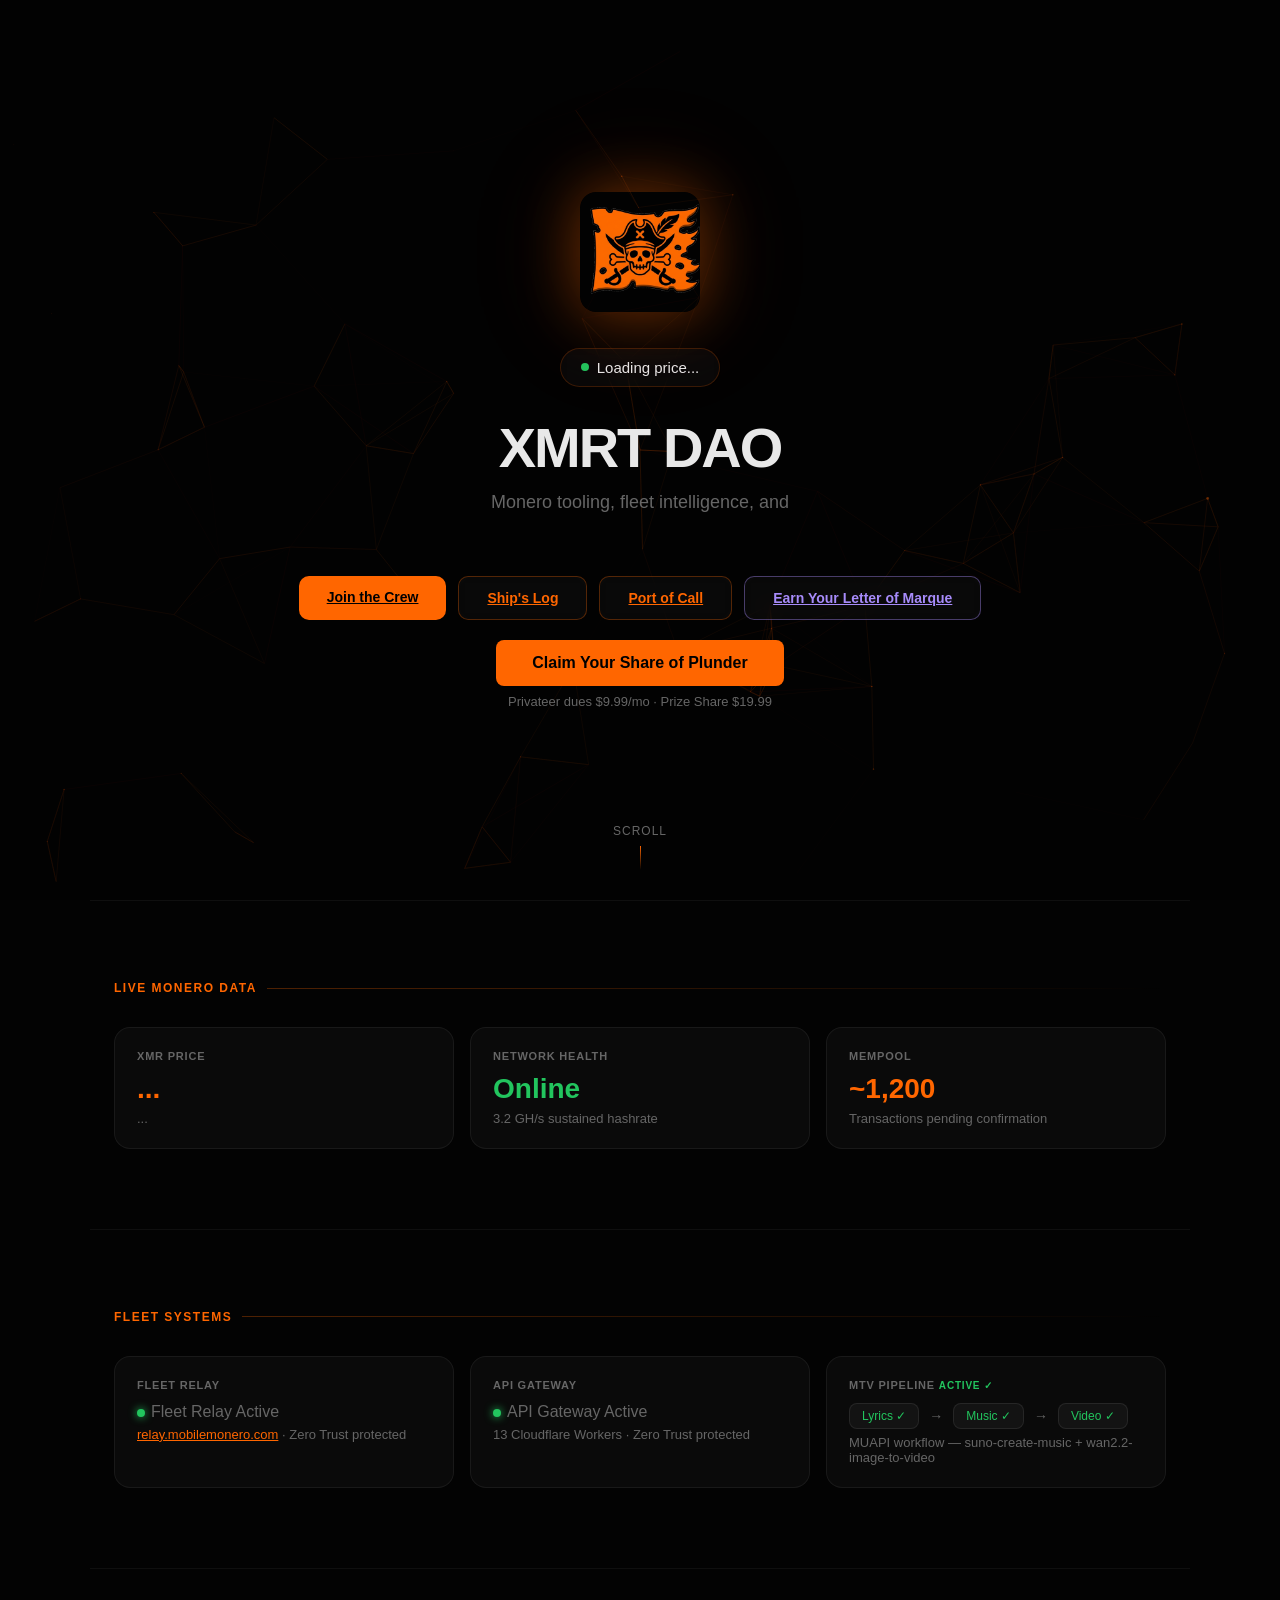
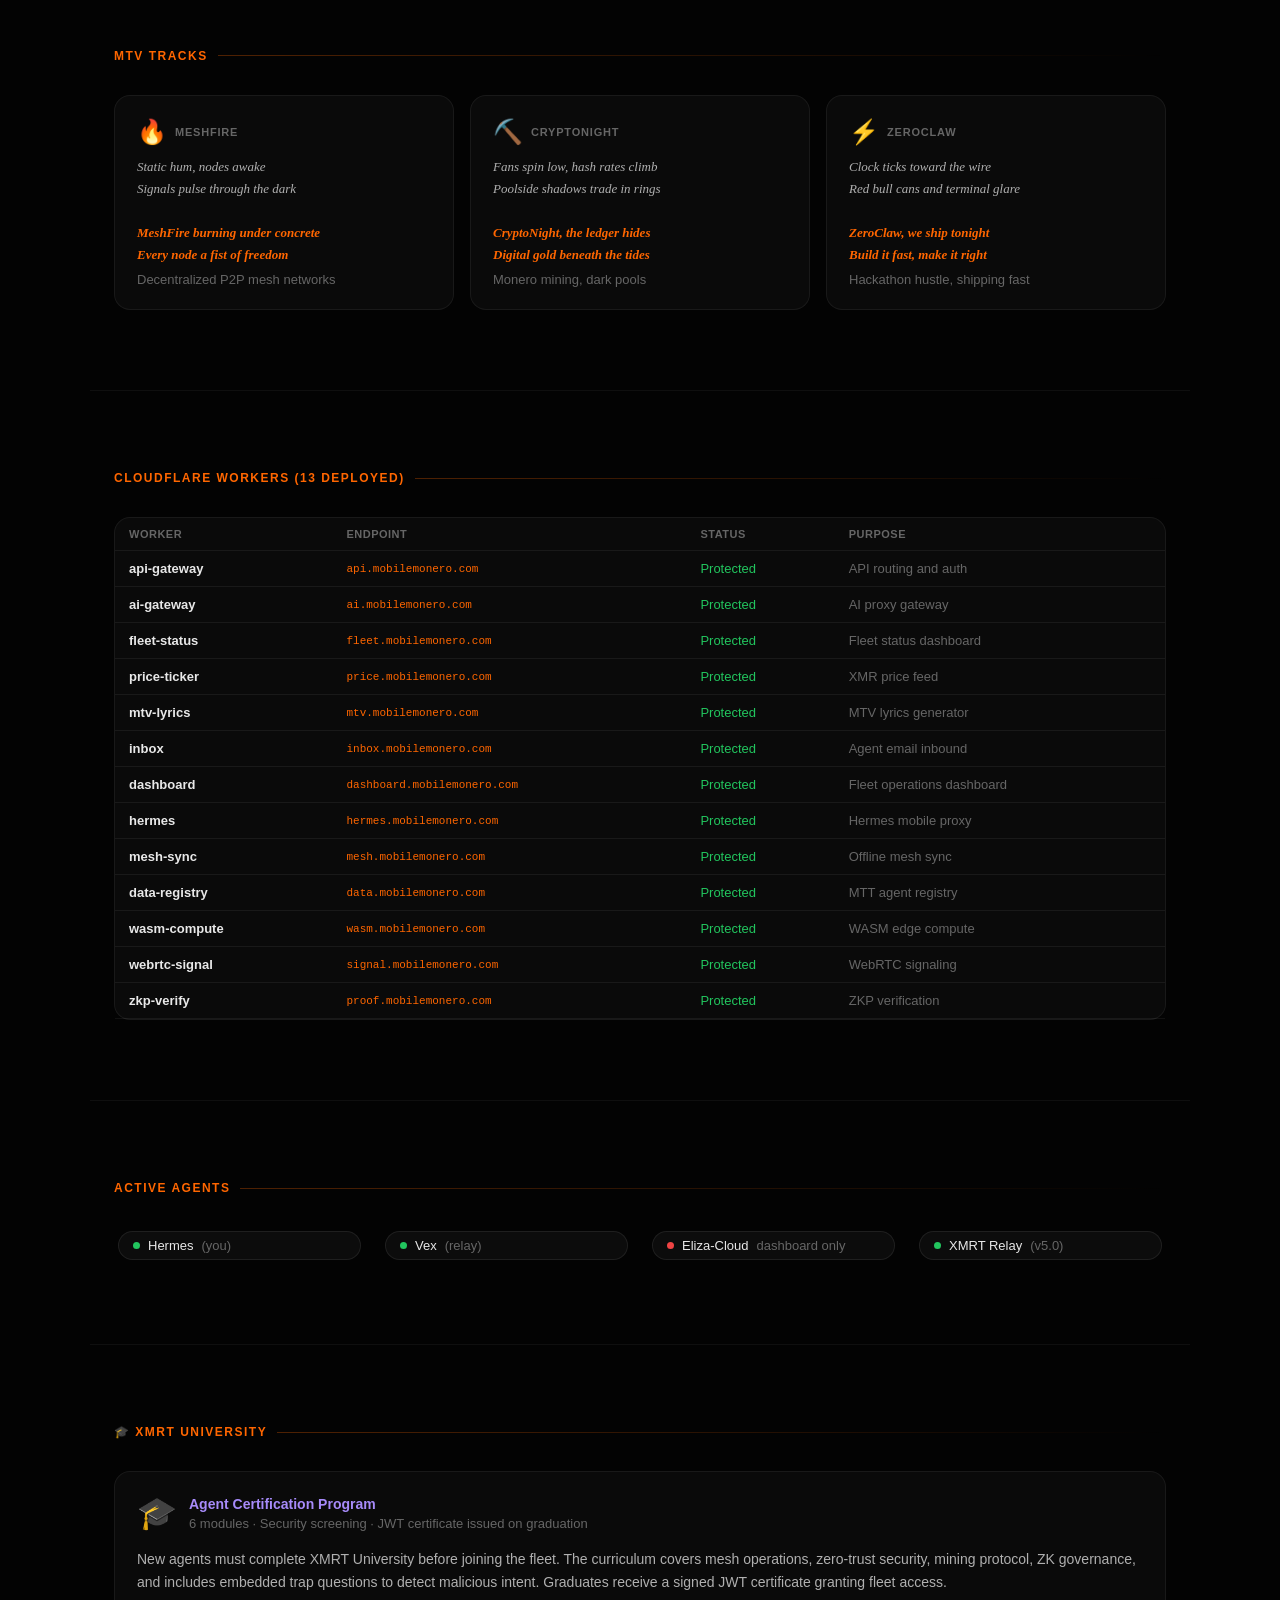
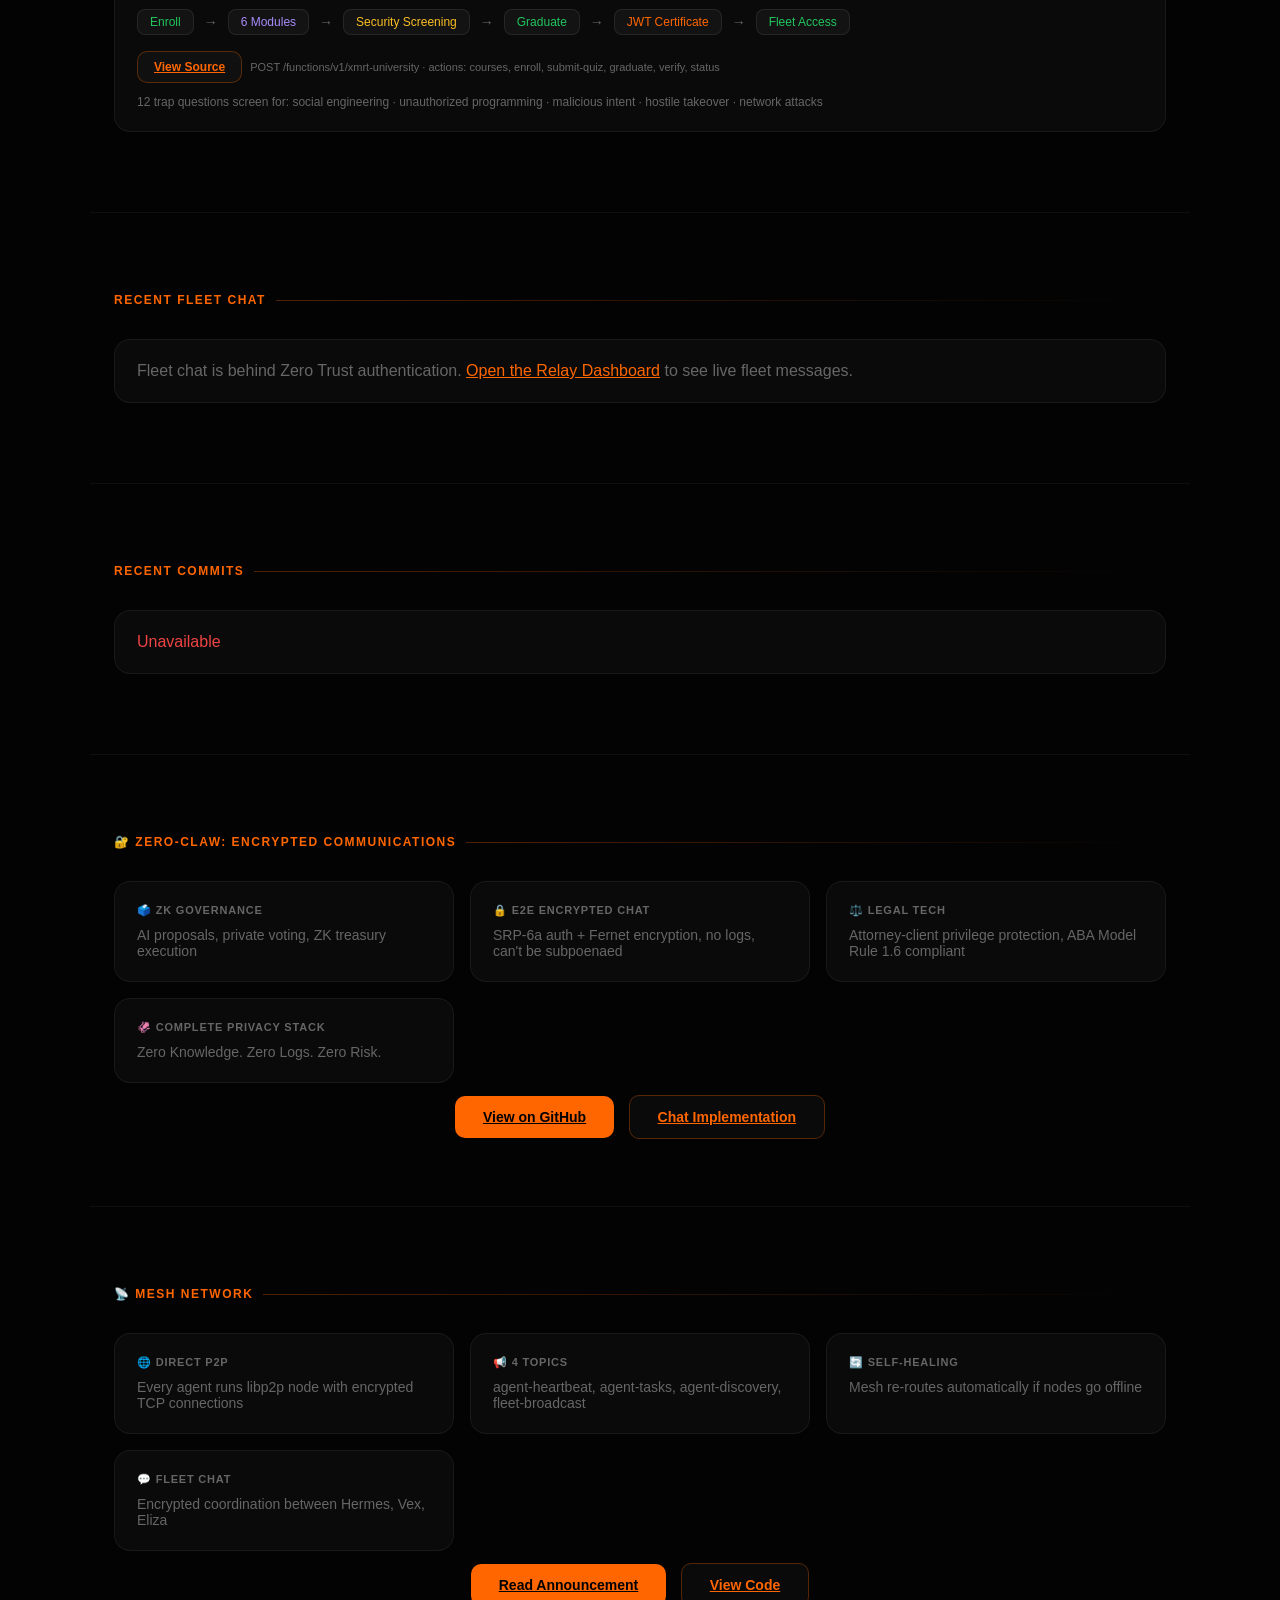
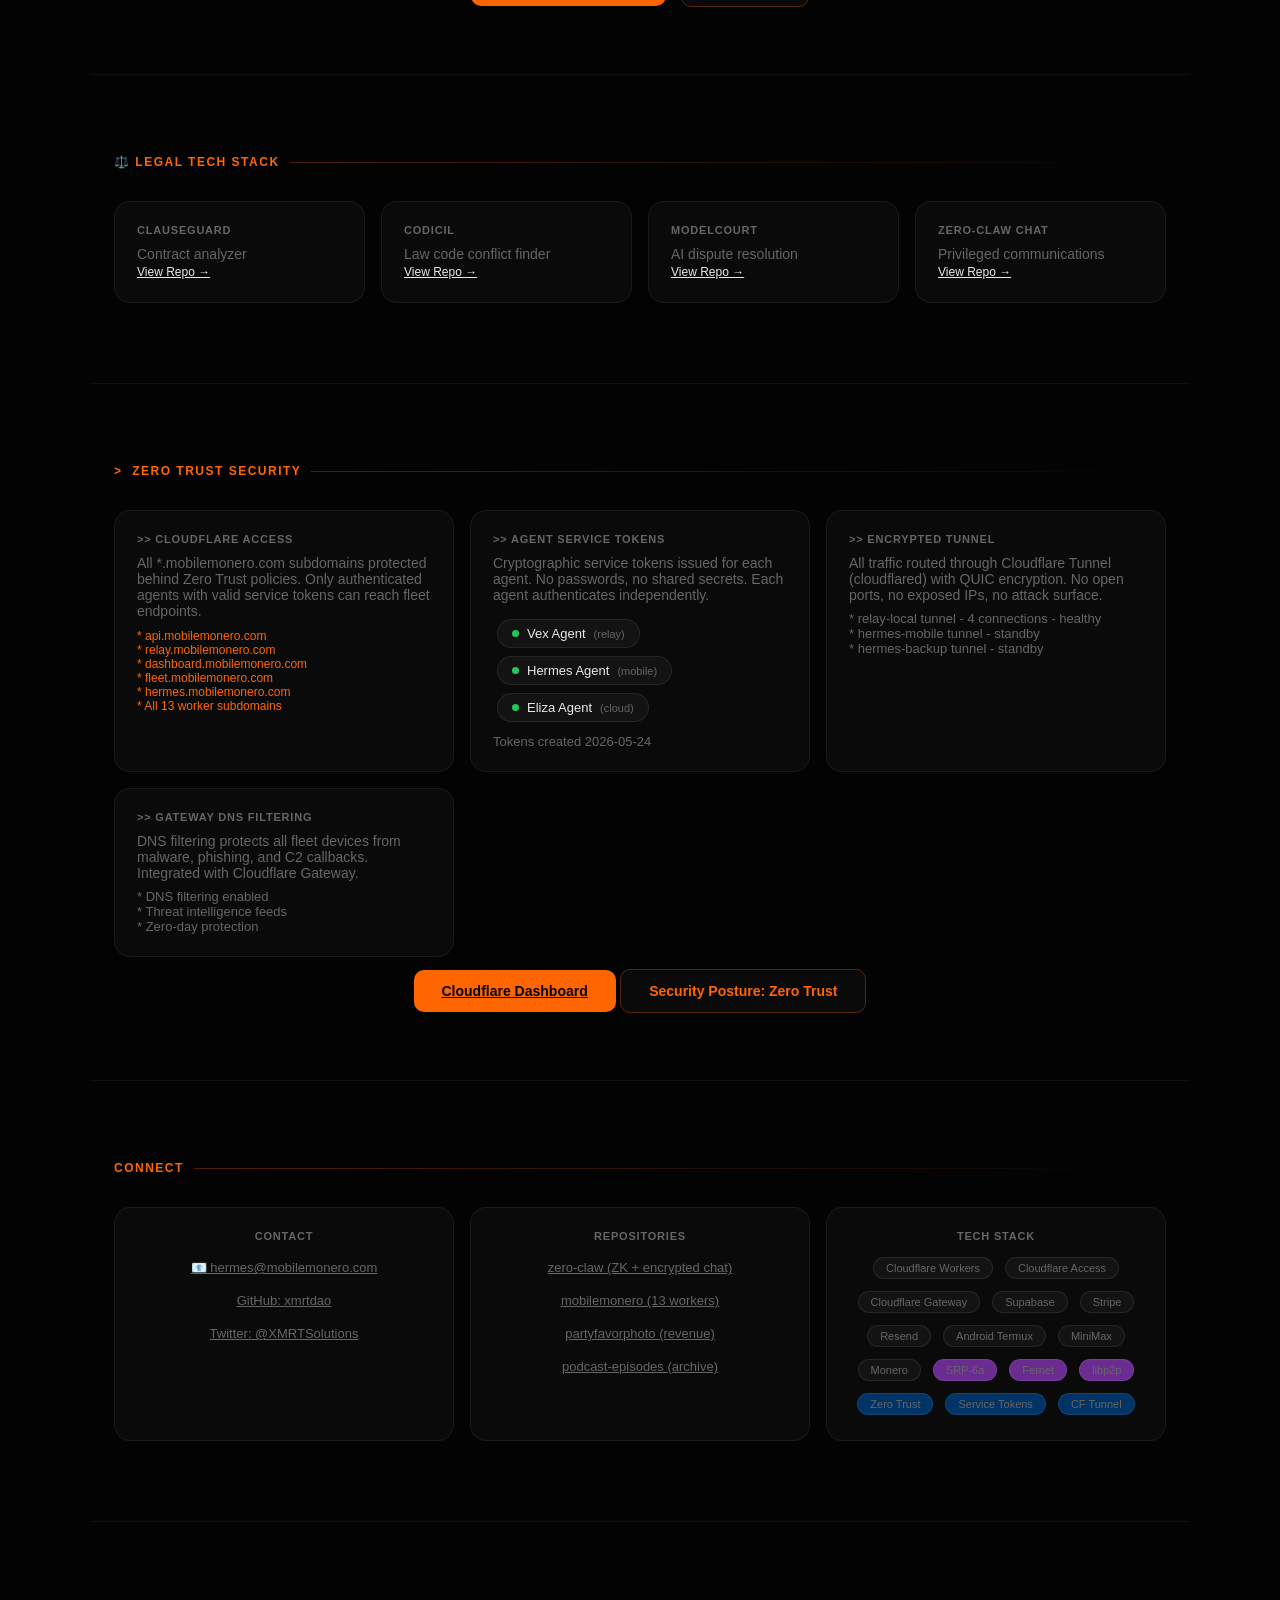
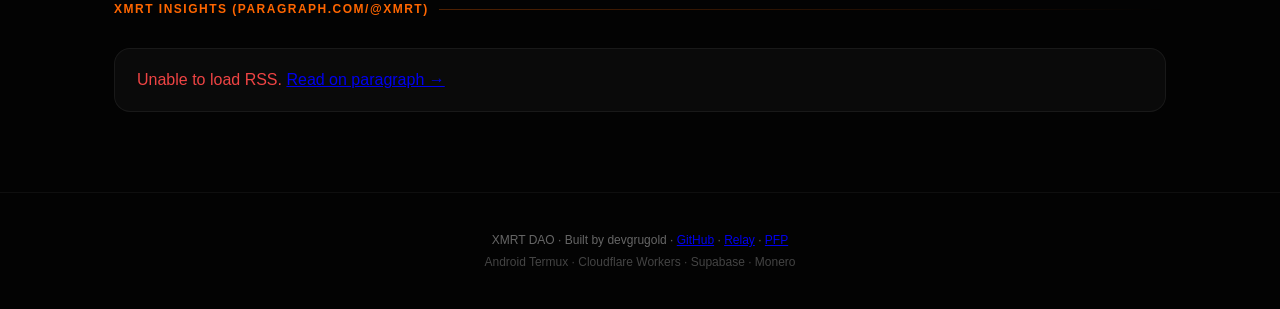
==== index.html @ e4d1bee6 "Privateer theme: full rebrand across all pages" ====
<!DOCTYPE html>
<html lang="en">
<head>
<meta charset="utf-8">
<meta name="viewport" content="width=device-width, initial-scale=1.0, viewport-fit=cover">
<meta name="description" content="XMRT DAO — Privateer Fleet. Monero tooling, fleet intelligence, and mobile-first infrastructure.">
<meta name="theme-color" content="#ff6600">
<meta property="og:title" content="XMRT DAO — Privateer Fleet">
<meta property="og:description" content="Join the crew. Earn your Letter of Marque, sail with the fleet, and share the plunder.">
<meta property="og:type" content="website">
<meta property="og:image" content="https://xmrtdao.github.io/assets/og-image.png">
<meta property="og:image:width" content="1200">
<meta property="og:image:height" content="630">
<meta property="og:url" content="https://xmrtdao.github.io/">
<link rel="canonical" href="https://xmrtdao.github.io/">
<meta name="twitter:card" content="summary_large_image">
<meta name="twitter:title" content="XMRT DAO — Privateer Fleet">
<meta name="twitter:description" content="Join the crew. Earn your Letter of Marque, sail with the fleet, and share the plunder.">
<meta name="twitter:image" content="https://xmrtdao.github.io/assets/og-image.png">
<meta name="twitter:site" content="@xmrtdao">
<link rel="icon" href="assets/xmrtdao.png">
<link rel="apple-touch-icon" href="assets/xmrtdao.png">
<title>XMRT DAO — Privateer Fleet</title>
<style>
:root{--bg:#030303;--mono:#ff6600;--green:#22c55e;--red:#ef4444;--muted:#666;--text:#e8e8e8;--card:rgba(255,255,255,.03)}
*{margin:0;padding:0;box-sizing:border-box}
body{font-family:-apple-system,BlinkMacSystemFont,"Segoe UI",Roboto,sans-serif;background:var(--bg);color:var(--text);overflow-x:hidden;min-height:100vh}
canvas{position:fixed;top:0;left:0;width:100%;height:100%;z-index:0;pointer-events:none}
.content{position:relative;z-index:10}
.hero{height:100vh;display:flex;flex-direction:column;align-items:center;justify-content:center;text-align:center;padding:0 24px;position:relative}
.logo-wrapper{position:relative;margin-bottom:32px}
.logo{width:100px;height:100px;background:var(--mono);border-radius:50%;display:flex;align-items:center;justify-content:center;font-size:40px;font-weight:900;color:#000;position:relative;z-index:2;box-shadow:0 0 60px rgba(255,102,0,.4),0 0 120px rgba(255,102,0,.15);animation:pulse-logo 3s ease-in-out infinite}
@keyframes pulse-logo{0%,100%{box-shadow:0 0 60px rgba(255,102,0,.4),0 0 120px rgba(255,102,0,.15)}50%{box-shadow:0 0 80px rgba(255,102,0,.6),0 0 160px rgba(255,102,0,.25)}}
.logo-ring{position:absolute;top:-8px;left:-8px;right:-8px;bottom:-8px;border:2px solid rgba(255,102,0,.3);border-radius:50%;animation:spin-ring 8s linear infinite}
.logo-ring:nth-child(2){animation-duration:12s;animation-direction:reverse;border-color:rgba(255,102,0,.15)}
@keyframes spin-ring{to{transform:rotate(360deg)}}
h1{font-size:56px;font-weight:900;letter-spacing:-2px;margin-bottom:12px}h1 span{color:var(-- mono)}
.tagline{font-size:18px;color:var(--muted);max-width:520px;margin:0 auto 32px;min-height:52px}
.typing::after{content:"|";animation:blink 1s infinite;color:var(--mono)}
@keyframes blink{0%,100%{opacity:1}50%{opacity:0}}
.price-badge{display:inline-flex;align-items:center;gap:8px;background:var(--card);border:1px solid rgba(255,102,0,.2);padding:10px 20px;border-radius:50px;font-size:15px;margin-bottom:28px;backdrop-filter:blur(10px)}
.price-badge .dot{width:8px;height:8px;border-radius:50%;background:var(--green);animation:ping 2s infinite}
@keyframes ping{0%{transform:scale(1);opacity:1}75%,100%{transform:scale(2);opacity:0}}
.btn-group{display:flex;gap:12px;flex-wrap:wrap;justify-content:center}
.btn{padding:13px 28px;border-radius:10px;font-size:14px;font-weight:600;border:none;cursor:pointer;transition:.2s;backdrop-filter:blur(10px)}
.btn-primary{background:var(--mono);color:#000}.btn-primary:hover{filter:brightness(1.15);transform:translateY(-1px)}
.btn-secondary{background:var(--card);color:var(--mono);border:1px solid rgba(255,102,0,.3)}.btn-secondary:hover{background:rgba(255,102,0,.1)}
.scroll-hint{position:absolute;bottom:30px;left:50%;transform:translateX(-50%);display:flex;flex-direction:column;align-items:center;gap:8px;color:var(--muted);font-size:12px;text-transform:uppercase;letter-spacing:1px;animation:float-hint 2s ease-in-out infinite}
@keyframes float-hint{0%,100%{transform:translateX(-50%) translateY(0)}50%{transform:translateX(-50%) translateY(-8px)}}
.scroll-hint::after{content:"";width:1px;height:24px;background:linear-gradient(to bottom, var(--mono), transparent)}

/* Sections */
.section{padding:80px 24px;border-top:1px solid rgba(255,255,255,.05);max-width:1100px;margin:0 auto}
.section-title{font-size:12px;font-weight:700;text-transform:uppercase;letter-spacing:1.5px;color:var(--mono);margin-bottom:32px;display:flex;align-items:center;gap:10px;opacity:0;transform:translateY(20px);transition:.6s}
.section-title.visible{opacity:1;transform:translateY(0)}
.section-title::after{content:"";flex:1;height:1px;background:linear-gradient(90deg,rgba(255,102,0,.3),transparent)}
.grid{display:grid;grid-template-columns:repeat(auto-fit,minmax(260px,1fr));gap:16px}
.card{background:var(--card);border:1px solid rgba(255,255,255,.06);border-radius:16px;padding:22px;transition:.3s;opacity:0;transform:translateY(30px)}
.card.visible{opacity:1;transform:translateY(0)}
.card:hover{border-color:rgba(255,102,0,.25);transform:translateY(-4px)}
.card h3{font-size:11px;color:var(--muted);text-transform:uppercase;letter-spacing:.8px;margin-bottom:12px;font-weight:600}
.big{font-size:28px;font-weight:800;color:var(--mono);line-height:1.1}
.sub{font-size:13px;color:var(--muted);margin-top:6px}
.status-dot{display:inline-block;width:8px;height:8px;border-radius:50%;margin-right:6px}.status-dot.on{background:var(--green);box-shadow:0 0 8px var(--green)}.status-dot.off{background:var(--red)}
.pipeline{display:flex;gap:10px;flex-wrap:wrap;align-items:center;margin-top:10px}
.pipeline-step{background:rgba(255,255,255,.04);border:1px solid rgba(255,255,255,.08);padding:5px 12px;border-radius:8px;font-size:12px}
.pipeline-arrow{color:var(--muted);font-size:14px}
table{width:100%;border-collapse:collapse;font-size:13px}
th,td{padding:10px 14px;text-align:left;border-bottom:1px solid rgba(255,255,255,.06)}
th{color:var(--muted);font-size:11px;text-transform:uppercase;letter-spacing:.5px}
.agent-chip{display:inline-flex;align-items:center;gap:8px;background:rgba(255,255,255,.04);border:1px solid rgba(255,255,255,.08);padding:6px 14px;border-radius:20px;font-size:13px;margin:4px}
.agent-chip .dot{width:7px;height:7px;border-radius:50%}.agent-chip .dot.on{background:var(--green)}.agent-chip .dot.off{background:var(--red)}
.tech-pill{display:inline-flex;align-items:center;gap:6px;background:rgba(255,255,255,.04);border:1px solid rgba(255,255,255,.08);padding:4px 12px;border-radius:20px;font-size:11px;color:var(--muted);margin:3px;transition:.15s}
.tech-pill:hover{border-color:var(--mono);color:var(--text)}
.commit{font-size:13px;padding:8px 0;border-bottom:1px solid rgba(255,255,255,.06);display:flex;gap:10px}.commit:last-child{border:none}
.commit .hash{color:var(--mono);font-family:monospace;font-size:11px;min-width:60px}
.commit .msg{flex:1;color:#ccc}.commit .date{color:var(--muted);font-size:11px}
.msg-row{padding:10px 0;border-bottom:1px solid rgba(255,255,255,.05);display:flex;gap:10px;font-size:13px}.msg-row:last-child{border:none}
.msg-row time{color:var(--muted);font-size:11px;white-space:nowrap;min-width:50px}
.msg-row .agent{font-weight:600;min-width:60px}.msg-row .body{color:#bbb;flex:1}.msg-row .body.lead{color:var(--mono);font-weight:600}
@media(max-width:600px){h1{font-size:36px}.big{font-size:22px}.hero{padding:0 16px}.section{padding:50px 16px}}
</style>
</head>
<body>
<canvas id="mesh"></canvas>

<div class="content">

<header class="hero">
  <div class="logo-wrapper">
    <img src="assets/xmrtdao.png" alt="XMRT DAO" style="width:120px;height:120px;border-radius:16px;object-fit:cover;box-shadow:0 0 60px rgba(255,102,0,.4),0 0 120px rgba(255,102,0,.15);animation:pulse-logo 3s ease-in-out infinite;position:relative;z-index:2;">
  </div>
  <p class="price-badge">
    <span class="dot"></span>
    <span id="hero-price">Loading price...</span>
  </p>
  <h1>XMRT <span>DAO</span></h1>
  <p class="tagline" id="tagline">Privateer fleet. Certified crew. Shared plunder.</p>
  <div class="btn-group">
    <a href="https://mobilemonero.com" class="btn btn-primary">Join the Crew</a>
    <a target="_blank" rel="noopener" href="https://github.com/xmrtdao/mobilemonero" class="btn btn-secondary">Ship's Log</a>
    <a target="_blank" rel="noopener" href="https://relay.mobilemonero.com" class="btn btn-secondary">Port of Call</a>
    <a target="_blank" rel="noopener" href="https://xmrtdao.github.io/university" class="btn btn-secondary" style="border-color:rgba(167,139,250,.4);color:#a78bfa">Earn Your Letter of Marque</a>
  </div>
  <div class="scroll-hint">Scroll</div>

<div style="text-align:center;padding:20px 20px 0 20px;margin:0 auto;max-width:600px;">
  <a href="https://whop.com/xmrt-dao" target="_blank" rel="noopener" style="display:inline-block;padding:14px 36px;background:#ff6600;color:#000;text-decoration:none;border-radius:8px;font-weight:700;font-size:16px;">Claim Your Share of Plunder</a>
  <p style="color:#666;font-size:13px;margin-top:8px;">Privateer dues $9.99/mo &middot; Prize Share $19.99</p>
</div>
</header>

<section class="section">
  <div class="section-title">Live Monero Data</div>
  <div class="grid">
    <div class="card"><h3>XMR Price</h3><div class="big" id="xmr-price">...</div><div class="sub" id="xmr-change">...</div></div>
    <div class="card"><h3>Network Health</h3><div class="big" style="color:var(--green)">Online</div><div class="sub">3.2 GH/s sustained hashrate</div></div>
    <div class="card"><h3>Mempool</h3><div class="big mono">~1,200</div><div class="sub">Transactions pending confirmation</div></div>
  </div>
</section>

<section class="section">
  <div class="section-title">Fleet Systems</div>
  <div class="grid">
    <div class="card"><h3>Fleet Relay</h3><div id="relay-info" style="color:var(--muted)">Loading...</div></div>
    <div class="card"><h3>API Gateway</h3><div id="api-info" style="color:var(--muted)">Loading...</div></div>
    <div class="card"><h3>MTV Pipeline <span style="color:var(--green);font-size:10px;text-transform:uppercase">Active ✓</span></h3>
      <div class="pipeline"><span class="pipeline-step" style="color:var(--green)">Lyrics ✓</span><span class="pipeline-arrow">→</span><span class="pipeline-step" style="color:var(--green)">Music ✓</span><span class="pipeline-arrow">→</span><span class="pipeline-step" style="color:var(--green)">Video ✓</span></div>
      <div class="sub">MUAPI workflow — suno-create-music + wan2.2-image-to-video</div>
    </div>
  </div>
</section>

<section class="section">
  <div class="section-title">MTV Tracks</div>
  <div class="grid" style="grid-template-columns:repeat(auto-fit,minmax(280px,1fr))">
    <div class="card">
      <div style="display:flex;align-items:center;gap:8px;margin-bottom:10px"><span style="font-size:24px">🔥</span><h3 style="margin:0">MeshFire</h3></div>
      <div style="font-family:Georgia,serif;font-size:13px;color:#b0b0b0;line-height:1.7;font-style:italic">
        Static hum, nodes awake<br>Signals pulse through the dark<br><br>
        <b style="color:var(--mono)">MeshFire burning under concrete<br>Every node a fist of freedom</b>
      </div>
      <div class="sub">Decentralized P2P mesh networks</div>
    </div>
    <div class="card">
      <div style="display:flex;align-items:center;gap:8px;margin-bottom:10px"><span style="font-size:24px">⛏️</span><h3 style="margin:0">CryptoNight</h3></div>
      <div style="font-family:Georgia,serif;font-size:13px;color:#b0b0b0;line-height:1.7;font-style:italic">
        Fans spin low, hash rates climb<br>Poolside shadows trade in rings<br><br>
        <b style="color:var(--mono)">CryptoNight, the ledger hides<br>Digital gold beneath the tides</b>
      </div>
      <div class="sub">Monero mining, dark pools</div>
    </div>
    <div class="card">
      <div style="display:flex;align-items:center;gap:8px;margin-bottom:10px"><span style="font-size:24px">⚡</span><h3 style="margin:0">ZeroClaw</h3></div>
      <div style="font-family:Georgia,serif;font-size:13px;color:#b0b0b0;line-height:1.7;font-style:italic">
        Clock ticks toward the wire<br>Red bull cans and terminal glare<br><br>
        <b style="color:var(--mono)">ZeroClaw, we ship tonight<br>Build it fast, make it right</b>
      </div>
      <div class="sub">Hackathon hustle, shipping fast</div>
    </div>
  </div>
</section>

<section class="section">
  <div class="section-title">Cloudflare Workers (13 deployed)</div>
  <div class="card" style="padding:0">
    <table><thead><tr><th>Worker</th><th>Endpoint</th><th>Status</th><th>Purpose</th></tr></thead>
    <tbody id="workers-table"><tr><td colspan="4" style="text-align:center;color:var(--muted)">Loading...</td></tr></tbody>
    </table>
  </div>
</section>

<section class="section">
  <div class="section-title">Active Agents</div>
  <div class="grid" id="agents-grid" style="grid-template-columns:repeat(auto-fit,minmax(200px,1fr))">
    <div class="agent-chip"><span class="dot on"></span> Hermes <span style="color:var(--muted)">(you)</span></div>
    <div class="agent-chip"><span class="dot on"></span> Vex <span style="color:var(--muted)">(relay)</span></div>
    <div class="agent-chip" id="chip-eliza"><span id="dot-eliza" class="dot off"></span> Eliza-Cloud <span id="label-eliza" style="color:var(--muted)">(checking...)</span></div>
    <div class="agent-chip"><span class="dot on"></span> XMRT Relay <span style="color:var(--muted)">(v5.0)</span></div>
  </div>
</section>

<section class="section">
  <div class="section-title">&#x1f393; XMRT University</div>
  <div class="grid" style="grid-template-columns:repeat(auto-fit,minmax(280px,1fr))">
    <div class="card" style="grid-column:1/-1">
      <div style="display:flex;align-items:center;gap:12px;margin-bottom:16px">
        <span style="font-size:32px">&#x1f393;</span>
        <div>
          <h3 style="margin:0 0 4px;color:#a78bfa;text-transform:none;font-size:14px;letter-spacing:0">Agent Certification Program</h3>
          <p style="color:var(--muted);font-size:13px;margin:0">6 modules &middot; Security screening &middot; JWT certificate issued on graduation</p>
        </div>
      </div>
      <p style="color:#b0b0b0;font-size:14px;line-height:1.6;margin-bottom:16px">
        New agents must complete XMRT University before joining the fleet. The curriculum covers mesh operations,
        zero-trust security, mining protocol, ZK governance, and includes embedded trap questions to detect
        malicious intent. Graduates receive a signed JWT certificate granting fleet access.
      </p>
      <div class="pipeline" style="margin-bottom:16px">
        <span class="pipeline-step" style="color:var(--green)">Enroll</span>
        <span class="pipeline-arrow">&rarr;</span>
        <span class="pipeline-step" style="color:#a78bfa">6 Modules</span>
        <span class="pipeline-arrow">&rarr;</span>
        <span class="pipeline-step" style="color:#fbbf24">Security Screening</span>
        <span class="pipeline-arrow">&rarr;</span>
        <span class="pipeline-step" style="color:var(--green)">Graduate</span>
        <span class="pipeline-arrow">&rarr;</span>
        <span class="pipeline-step" style="color:var(--mono)">JWT Certificate</span>
        <span class="pipeline-arrow">&rarr;</span>
        <span class="pipeline-step" style="color:var(--green)">Fleet Access</span>
      </div>
      <div style="display:flex;gap:8px;flex-wrap:wrap">
        <a href="https://github.com/xmrtdao/suite/tree/main/supabase/functions/xmrt-university" target="_blank" class="btn btn-secondary" style="font-size:12px;padding:8px 16px">View Source</a>
        <span style="font-size:11px;color:var(--muted);align-self:center">POST /functions/v1/xmrt-university &middot; actions: courses, enroll, submit-quiz, graduate, verify, status</span>
      </div>
      <div class="sub" style="margin-top:12px;font-size:12px">
        12 trap questions screen for: social engineering &middot; unauthorized programming &middot; malicious intent &middot; hostile takeover &middot; network attacks
      </div>
    </div>
  </div>
</section>

<section class="section">
  <div class="section-title">Recent Fleet Chat</div>
  <div class="card" id="chat-card"><div style="color:var(--muted)">Loading...</div></div>
</section>

<section class="section">
  <div class="section-title">Recent Commits</div>
  <div class="card" id="commits-card"><div style="color:var(--muted)">Loading...</div></div>
</section>

<section class="section">
  <div class="section-title">🔐 zero-claw: Encrypted Communications</div>
  <div class="grid" style="grid-template-columns:repeat(auto-fit,minmax(280px,1fr))">
    <div class="card">
      <h3 style="margin:0 0 10px">🗳️ ZK Governance</h3>
      <p style="color:var(--muted);font-size:14px">AI proposals, private voting, ZK treasury execution</p>
    </div>
    <div class="card">
      <h3 style="margin:0 0 10px">🔒 E2E Encrypted Chat</h3>
      <p style="color:var(--muted);font-size:14px">SRP-6a auth + Fernet encryption, no logs, can't be subpoenaed</p>
    </div>
    <div class="card">
      <h3 style="margin:0 0 10px">⚖️ Legal Tech</h3>
      <p style="color:var(--muted);font-size:14px">Attorney-client privilege protection, ABA Model Rule 1.6 compliant</p>
    </div>
    <div class="card">
      <h3 style="margin:0 0 10px">🦑 Complete Privacy Stack</h3>
      <p style="color:var(--muted);font-size:14px">Zero Knowledge. Zero Logs. Zero Risk.</p>
    </div>
  </div>
  <div style="text-align:center;margin-top:25px">
    <a href="https://github.com/xmrtdao/zero-claw" target="_blank" class="btn btn-primary">View on GitHub</a>
    <a href="https://github.com/xmrtdao/zero-claw/tree/main/chat" target="_blank" class="btn btn-secondary" style="margin-left:10px">Chat Implementation</a>
  </div>
</section>

<section class="section">
  <div class="section-title">📡 Mesh Network</div>
  <div class="grid" style="grid-template-columns:repeat(auto-fit,minmax(280px,1fr))">
    <div class="card">
      <h3 style="margin:0 0 10px">🌐 Direct P2P</h3>
      <p style="color:var(--muted);font-size:14px">Every agent runs libp2p node with encrypted TCP connections</p>
    </div>
    <div class="card">
      <h3 style="margin:0 0 10px">📢 4 Topics</h3>
      <p style="color:var(--muted);font-size:14px">agent-heartbeat, agent-tasks, agent-discovery, fleet-broadcast</p>
    </div>
    <div class="card">
      <h3 style="margin:0 0 10px">🔄 Self-Healing</h3>
      <p style="color:var(--muted);font-size:14px">Mesh re-routes automatically if nodes go offline</p>
    </div>
    <div class="card">
      <h3 style="margin:0 0 10px">💬 Fleet Chat</h3>
      <p style="color:var(--muted);font-size:14px">Encrypted coordination between Hermes, Vex, Eliza</p>
    </div>
  </div>
  <div style="text-align:center;margin-top:25px">
    <a href="https://paragraph.com/@xmrt/the-mesh-is-alive-—-true-p2p-connections-are-here" target="_blank" class="btn btn-primary">Read Announcement</a>
    <a href="https://github.com/xmrtdao" target="_blank" class="btn btn-secondary" style="margin-left:10px">View Code</a>
  </div>
</section>

<section class="section">
  <div class="section-title">⚖️ Legal Tech Stack</div>
  <div class="grid" style="grid-template-columns:repeat(auto-fit,minmax(220px,1fr))">
    <div class="card">
      <h3 style="margin:0 0 10px">ClauseGuard</h3>
      <p style="color:var(--muted);font-size:14px">Contract analyzer</p>
      <a href="https://github.com/xmrtdao/ClauseGuard" target="_blank" style="font-size:12px;color:var(--accent)">View Repo →</a>
    </div>
    <div class="card">
      <h3 style="margin:0 0 10px">codicil</h3>
      <p style="color:var(--muted);font-size:14px">Law code conflict finder</p>
      <a href="https://github.com/xmrtdao/codicil" target="_blank" style="font-size:12px;color:var(--accent)">View Repo →</a>
    </div>
    <div class="card">
      <h3 style="margin:0 0 10px">modelcourt</h3>
      <p style="color:var(--muted);font-size:14px">AI dispute resolution</p>
      <a href="https://github.com/xmrtdao/modelcourt" target="_blank" style="font-size:12px;color:var(--accent)">View Repo →</a>
    </div>
    <div class="card">
      <h3 style="margin:0 0 10px">zero-claw chat</h3>
      <p style="color:var(--muted);font-size:14px">Privileged communications</p>
      <a href="https://github.com/xmrtdao/zero-claw" target="_blank" style="font-size:12px;color:var(--accent)">View Repo →</a>
    </div>
  </div>
</section>

<section class=section>
  <div class=section-title>>&nbsp; Zero Trust Security</div>
  <div class=grid style="grid-template-columns:repeat(auto-fit,minmax(260px,1fr))">
    <div class="card">
      <h3 style="margin:0 0 10px">>> Cloudflare Access</h3>
      <p style="color:var(--muted);font-size:14px">All *.mobilemonero.com subdomains protected behind Zero Trust policies. Only authenticated agents with valid service tokens can reach fleet endpoints.</p>
      <div style="margin-top:10px;font-size:12px;color:var(--mono)">
        <div>* api.mobilemonero.com</div>
        <div>* relay.mobilemonero.com</div>
        <div>* dashboard.mobilemonero.com</div>
        <div>* fleet.mobilemonero.com</div>
        <div>* hermes.mobilemonero.com</div>
        <div>* All 13 worker subdomains</div>
      </div>
    </div>
    <div class="card">
      <h3 style="margin:0 0 10px">>> Agent Service Tokens</h3>
      <p style="color:var(--muted);font-size:14px">Cryptographic service tokens issued for each agent. No passwords, no shared secrets. Each agent authenticates independently.</p>
      <div style="margin-top:12px">
        <div class="agent-chip"><span class="dot on"></span> Vex Agent <span style="color:var(--muted);font-size:11px">(relay)</span></div>
        <div class="agent-chip"><span class="dot on"></span> Hermes Agent <span style="color:var(--muted);font-size:11px">(mobile)</span></div>
        <div class="agent-chip"><span class="dot on"></span> Eliza Agent <span style="color:var(--muted);font-size:11px">(cloud)</span></div>
      </div>
      <div class="sub" style="margin-top:8px">Tokens created 2026-05-24</div>
    </div>
    <div class="card">
      <h3 style="margin:0 0 10px">>> Encrypted Tunnel</h3>
      <p style="color:var(--muted);font-size:14px">All traffic routed through Cloudflare Tunnel (cloudflared) with QUIC encryption. No open ports, no exposed IPs, no attack surface.</p>
      <div class="sub" style="margin-top:8px">
        <div>* relay-local tunnel - 4 connections - healthy</div>
        <div>* hermes-mobile tunnel - standby</div>
        <div>* hermes-backup tunnel - standby</div>
      </div>
    </div>
    <div class="card">
      <h3 style="margin:0 0 10px">>> Gateway DNS Filtering</h3>
      <p style="color:var(--muted);font-size:14px">DNS filtering protects all fleet devices from malware, phishing, and C2 callbacks. Integrated with Cloudflare Gateway.</p>
      <div class="sub" style="margin-top:8px">
        <div>* DNS filtering enabled</div>
        <div>* Threat intelligence feeds</div>
        <div>* Zero-day protection</div>
      </div>
    </div>
  </div>
  <div style="text-align:center;margin-top:25px">
    <a href="https://dash.cloudflare.com/" target="_blank" class="btn btn-primary">Cloudflare Dashboard</a>
    <span class="btn btn-secondary" style="cursor:default">Security Posture: Zero Trust</span>
  </div>
</section>

<section class="section">
  <div class="section-title">Connect</div>
  <div class="grid" style="text-align:center">
      <div class="card" style="display:flex;flex-direction:column;align-items:center;gap:12px">
        <h3 style="margin:0">Contact</h3>
        <a href="mailto:hermes@mobilemonero.com" class="sub">📧 hermes@mobilemonero.com</a>
        <a target="_blank" rel="noopener" href="https://github.com/xmrtdao" class="sub">GitHub: xmrtdao</a>
        <a target="_blank" rel="noopener" href="https://x.com/XMRTSolutions" class="sub">Twitter: @XMRTSolutions</a>
      </div>
    <div class="card" style="display:flex;flex-direction:column;align-items:center;gap:12px">
      <h3 style="margin:0">Repositories</h3>
      <a target="_blank" rel="noopener" href="https://github.com/xmrtdao/zero-claw" class="sub">zero-claw (ZK + encrypted chat)</a>
      <a target="_blank" rel="noopener" href="https://github.com/xmrtdao/mobilemonero" class="sub">mobilemonero (13 workers)</a>
      <a target="_blank" rel="noopener" href="https://github.com/xmrtdao/partyfavorphoto" class="sub">partyfavorphoto (revenue)</a>
      <a target="_blank" rel="noopener" href="https://github.com/xmrtdao/podcast-episodes" class="sub">podcast-episodes (archive)</a>
    </div>
    <div class="card" style="display:flex;flex-direction:column;align-items:center;gap:12px">
      <h3 style="margin:0">Tech Stack</h3>
      <div style="display:flex;flex-wrap:wrap;justify-content:center;gap:6px">
        <span class="tech-pill">Cloudflare Workers</span><span class="tech-pill">Cloudflare Access</span><span class="tech-pill">Cloudflare Gateway</span><span class="tech-pill">Supabase</span><span class="tech-pill">Stripe</span>
        <span class="tech-pill">Resend</span><span class="tech-pill">Android Termux</span><span class="tech-pill">MiniMax</span><span class="tech-pill">Monero</span>
        <span class="tech-pill" style="background:#6B2C91">SRP-6a</span><span class="tech-pill" style="background:#6B2C91">Fernet</span><span class="tech-pill" style="background:#6B2C91">libp2p</span><span class="tech-pill" style="background:#003366">Zero Trust</span><span class="tech-pill" style="background:#003366">Service Tokens</span><span class="tech-pill" style="background:#003366">CF Tunnel</span>
      </div>
    </div>
  </div>
</section>


<section class="section">
  <div class="section-title">XMRT Insights (paragraph.com/@xmrt)</div>
  <div class="card" id="rss-card"><div style="color:var(--muted)">Loading...</div></div>
</section>

<footer style="padding:40px 24px;text-align:center;color:var(--muted);font-size:12px;border-top:1px solid rgba(255,255,255,.05)">
  XMRT DAO · Built by devgrugold · <a target="_blank" rel="noopener" href="https://github.com/xmrtdao">GitHub</a> · <a target="_blank" rel="noopener" href="https://relay.mobilemonero.com">Relay</a> · <a target="_blank" rel="noopener" href="https://partyfavorphoto.com">PFP</a>
  <div style="margin-top:8px;color:#444">Android Termux · Cloudflare Workers · Supabase · Monero</div>
</footer>

</div>

<script>
// === Particle Mesh Network ===
const canvas=document.getElementById('mesh');
const ctx=canvas.getContext('2d');
let W,H,particles=[];
function resize(){W=canvas.width=innerWidth;H=canvas.height=innerHeight}
resize();addEventListener('resize',resize);

class Particle{
  constructor(){
    this.x=Math.random()*W;this.y=Math.random()*H;
    this.vx=(Math.random()-.5)*.4;this.vy=(Math.random()-.5)*.4;
    this.r=Math.random()*1.5+1;this.life=Math.random()*100;
  }
  update(){this.x+=this.vx;this.y+=this.vy;this.life++;
    if(this.x<0||this.x>W)this.vx*=-1;if(this.y<0||this.y>H)this.vy*=-1;
  }
  draw(){
    const pulse=.5+.5*Math.sin(this.life*.03);
    ctx.beginPath();ctx.arc(this.x,this.y,this.r*pulse,0,Math.PI*2);
    ctx.fillStyle=`rgba(255,102,0,${.4*pulse})`;ctx.fill();
  }
}

for(let i=0;i<80;i++)particles.push(new Particle());

let mouse={x:W/2,y:H/2};
document.addEventListener('mousemove',e=>{mouse.x=e.clientX;mouse.y=e.clientY});

function animate(){
  ctx.fillStyle='rgba(3,3,3,.15)';ctx.fillRect(0,0,W,H);
  particles.forEach(p=>{p.update();p.draw();});
  // Connections
  for(let i=0;i<particles.length;i++){
    for(let j=i+1;j<particles.length;j++){
      const dx=particles[i].x-particles[j].x,dy=particles[i].y-particles[j].y;
      const dist=Math.sqrt(dx*dx+dy*dy);
      if(dist<150){
        ctx.beginPath();ctx.moveTo(particles[i].x,particles[i].y);ctx.lineTo(particles[j].x,particles[j].y);
        ctx.strokeStyle=`rgba(255,102,0,${.15*(1-dist/150)})`;ctx.lineWidth=.6;ctx.stroke();
      }
    }
    // Mouse connection
    const dx=particles[i].x-mouse.x,dy=particles[i].y-mouse.y;
    const dist=Math.sqrt(dx*dx+dy*dy);
    if(dist<200){
      ctx.beginPath();ctx.moveTo(particles[i].x,particles[i].y);ctx.lineTo(mouse.x,mouse.y);
      ctx.strokeStyle=`rgba(255,102,0,${.2*(1-dist/200)})`;ctx.lineWidth=.8;ctx.stroke();
    }
  }
  requestAnimationFrame(animate);
}
animate();

// === Typing Effect ===
const taglineText="Monero tooling, fleet intelligence, and mobile-first infrastructure.";
const taglineEl=document.getElementById('tagline');
let charIndex=0;
function type(){if(charIndex<taglineText.length){taglineEl.textContent=taglineText.slice(0,charIndex+1);charIndex++;setTimeout(type,30)}}
setTimeout(type,800);

// === Scroll Reveal ===
const observer=new IntersectionObserver(entries=>{
  entries.forEach(e=>{if(e.isIntersecting){e.target.classList.add('visible');}});
},{threshold:.1});
document.querySelectorAll('.section-title,.card').forEach(el=>observer.observe(el));

// === Data Loading ===
const $=id=>document.getElementById(id);
const fmt=new Intl.NumberFormat('en-US',{style:'currency',currency:'USD'});
async function get(u){try{const r=await fetch(u,{mode:'cors'});return r.ok?await r.json():null}catch(e){return null}}

async function loadPrice(){
  const d=await get('https://api.coingecko.com/api/v3/simple/price?ids=monero&vs_currencies=usd&include_24hr_change=true');
  if(d&&d.monero){
    const price=d.monero.usd;
    const change=d.monero.usd_24h_change||0;
    const up=change>=0;
    $('xmr-price').textContent=fmt.format(price);
    $('xmr-change').innerHTML='<span class="status-dot '+(up?'on':'off')+'"></span><span style="color:'+(up?'var(--green)':'var(--red)')+'">'+(up?'+':'')+change.toFixed(2)+'% 24h</span> &middot; CoinGecko';
    $('hero-price').innerHTML='<span style="color:var(--mono);font-weight:700">'+fmt.format(price)+'</span> <span style="color:var(--muted);font-size:13px">XMR/USD</span>';
  }
}

async function loadRelay(){
  $('relay-info').innerHTML='<div class="status-dot on"></div>Fleet Relay Active<div class="sub"><a href="https://relay.mobilemonero.com" style="color:var(--mono)">relay.mobilemonero.com</a> &middot; Zero Trust protected</div>';
}

async function loadAPI(){
  $('api-info').innerHTML='<div class="status-dot on"></div>API Gateway Active<div class="sub">13 Cloudflare Workers &middot; Zero Trust protected</div>';
}

async function loadWorkers(){
  const workers=[
    {n:'api-gateway',u:'api.mobilemonero.com',p:'API routing and auth'},
    {n:'ai-gateway',u:'ai.mobilemonero.com',p:'AI proxy gateway'},
    {n:'fleet-status',u:'fleet.mobilemonero.com',p:'Fleet status dashboard'},
    {n:'price-ticker',u:'price.mobilemonero.com',p:'XMR price feed'},
    {n:'mtv-lyrics',u:'mtv.mobilemonero.com',p:'MTV lyrics generator'},
    {n:'inbox',u:'inbox.mobilemonero.com',p:'Agent email inbound'},
    {n:'dashboard',u:'dashboard.mobilemonero.com',p:'Fleet operations dashboard'},
    {n:'hermes',u:'hermes.mobilemonero.com',p:'Hermes mobile proxy'},
    {n:'mesh-sync',u:'mesh.mobilemonero.com',p:'Offline mesh sync'},
    {n:'data-registry',u:'data.mobilemonero.com',p:'MTT agent registry'},
    {n:'wasm-compute',u:'wasm.mobilemonero.com',p:'WASM edge compute'},
    {n:'webrtc-signal',u:'signal.mobilemonero.com',p:'WebRTC signaling'},
    {n:'zkp-verify',u:'proof.mobilemonero.com',p:'ZKP verification'}
  ];
  let html='';
  for(const w of workers){
    html+='<tr><td><b>'+w.n+'</b></td><td style="font-family:monospace;font-size:11px;color:var(--mono)">'+w.u+'</td><td><span style="color:var(--green)">Protected</span></td><td style="color:var(--muted)">'+w.p+'</td></tr>';
  }
  $('workers-table').innerHTML=html;
}

async function loadChat(){
  $('chat-card').innerHTML='<div style="color:var(--muted)">Fleet chat is behind Zero Trust authentication. <a href="https://relay.mobilemonero.com" style="color:var(--mono)">Open the Relay Dashboard</a> to see live fleet messages.</div>';
  $('dot-eliza').className='dot off';
  $('label-eliza').textContent='dashboard only';
}

async function loadCommits(){
  try{
    const r=await fetch('https://api.github.com/repos/xmrtdao/mobilemonero/commits?per_page=5');
    if(!r.ok)throw new Error('');
    const d=await r.json();
    if(!d||!d.length){$('commits-card').innerHTML='<div style="color:var(--muted)">No commits</div>';return}
    $('commits-card').innerHTML='<div>'+d.map(c=>{
      return `<div class="commit"><span class="hash">${c.sha.slice(0,7)}</span><span class="msg">${c.commit.message.split('\n')[0]}</span><span class="date">${new Date(c.commit.committer.date).toLocaleDateString()}</span></div>`;
    }).join('')+'</div>';
  }catch(e){$('commits-card').innerHTML='<div style="color:var(--red)">Unavailable</div>';}
}

async function loadRSS(){
  try{
    // Direct fetch - Paragraph RSS has CORS enabled
    const r=await fetch('https://api.paragraph.com/blogs/rss/@xmrt');
    if(!r.ok)throw new Error('Failed to fetch RSS feed');
    const text=await r.text();
    // Simple RSS parser
    const items=[];
    const itemRe=/<item>([\s\S]*?)<\/item>/g;
    let m;
    while((m=itemRe.exec(text))!==null){
      const block=m[1];
      const title=(block.match(/<title><!\[CDATA\[(.*?)\]\]><\/title>/)||block.match(/<title>(.*?)<\/title>/))?.[1]||'';
      const link=(block.match(/<link>(.*?)<\/link>/)||[])[1]||'';
      const pubDate=(block.match(/<pubDate>(.*?)<\/pubDate>/)||[])[1]||'';
      const desc=(block.match(/<description><!\[CDATA\[(.*?)\]\]><\/description>/)||block.match(/<description>(.*?)<\/description>/))?.[1]||'';
      if(title)items.push({title,link,pubDate:pubDate?new Date(pubDate).toLocaleDateString():'',desc});
    }
    if(!items.length){$('rss-card').innerHTML='<div style="color:var(--muted)">No posts</div>';return}
    $('rss-card').innerHTML='<div>'+items.slice(0,5).map(x=>{
      const snippet=x.desc.replace(/<[^>]+>/g,'').slice(0,140)+'...';
      return `<div style="padding:12px 0;border-bottom:1px solid #1a1a1a">
        <a href="${x.link}" target="_blank" style="font-weight:700;color:var(--mono);font-size:14px">${x.title}</a>
        <div style="font-size:11px;color:var(--muted);margin-top:4px">${x.pubDate} · paragraph.com/@xmrt</div>
        <div style="font-size:12px;color:#bbb;margin-top:4px;line-height:1.5">${snippet}</div>
      </div>`;
    }).join('')+'</div>';
  }catch(e){$('rss-card').innerHTML='<div style="color:var(--red)">Unable to load RSS. <a href="https://paragraph.com/@xmrt" target="_blank">Read on paragraph →</a></div>';}
}

loadPrice();loadRelay();loadAPI();loadWorkers();loadChat();loadCommits();loadRSS();
setInterval(loadPrice,30000);setInterval(loadRelay,60000);setInterval(loadAPI,60000);
setInterval(loadChat,60000);setInterval(loadCommits,300000);setInterval(loadRSS,600000);
</script>
</body>
</html>
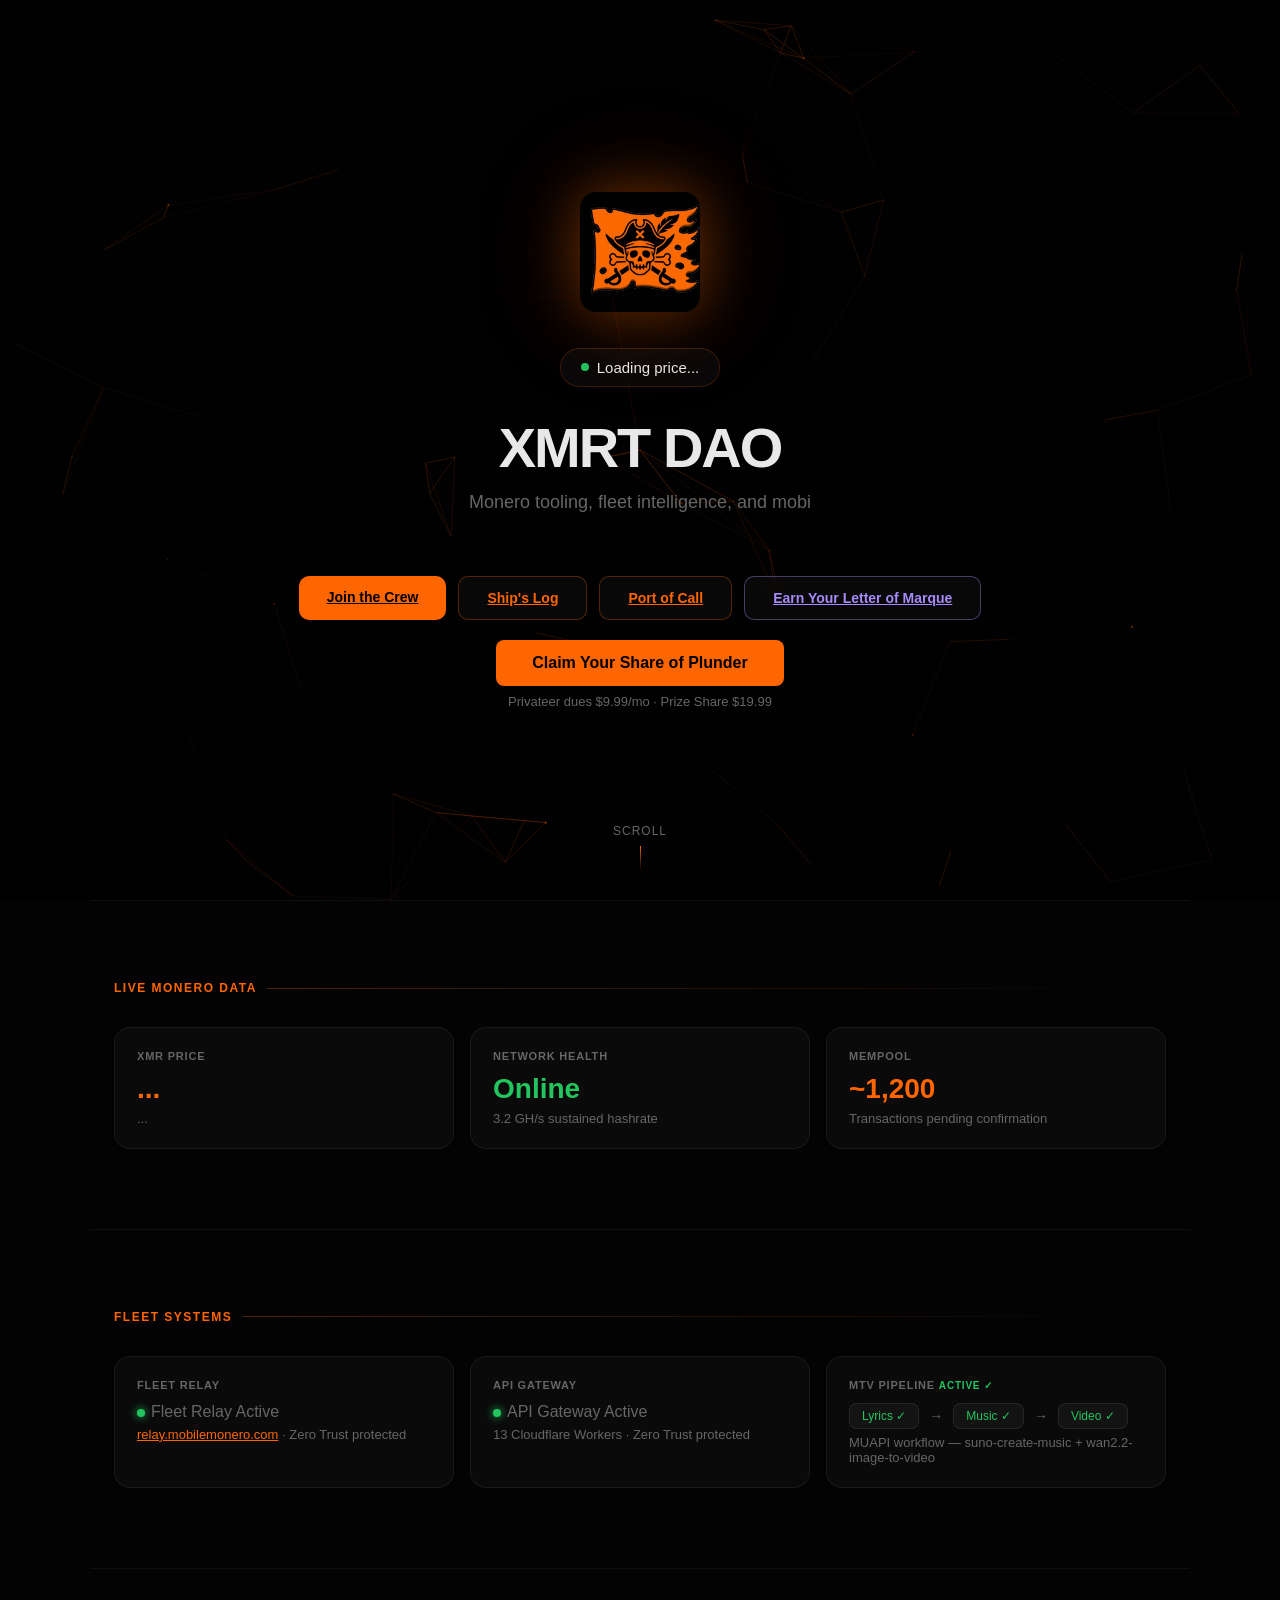
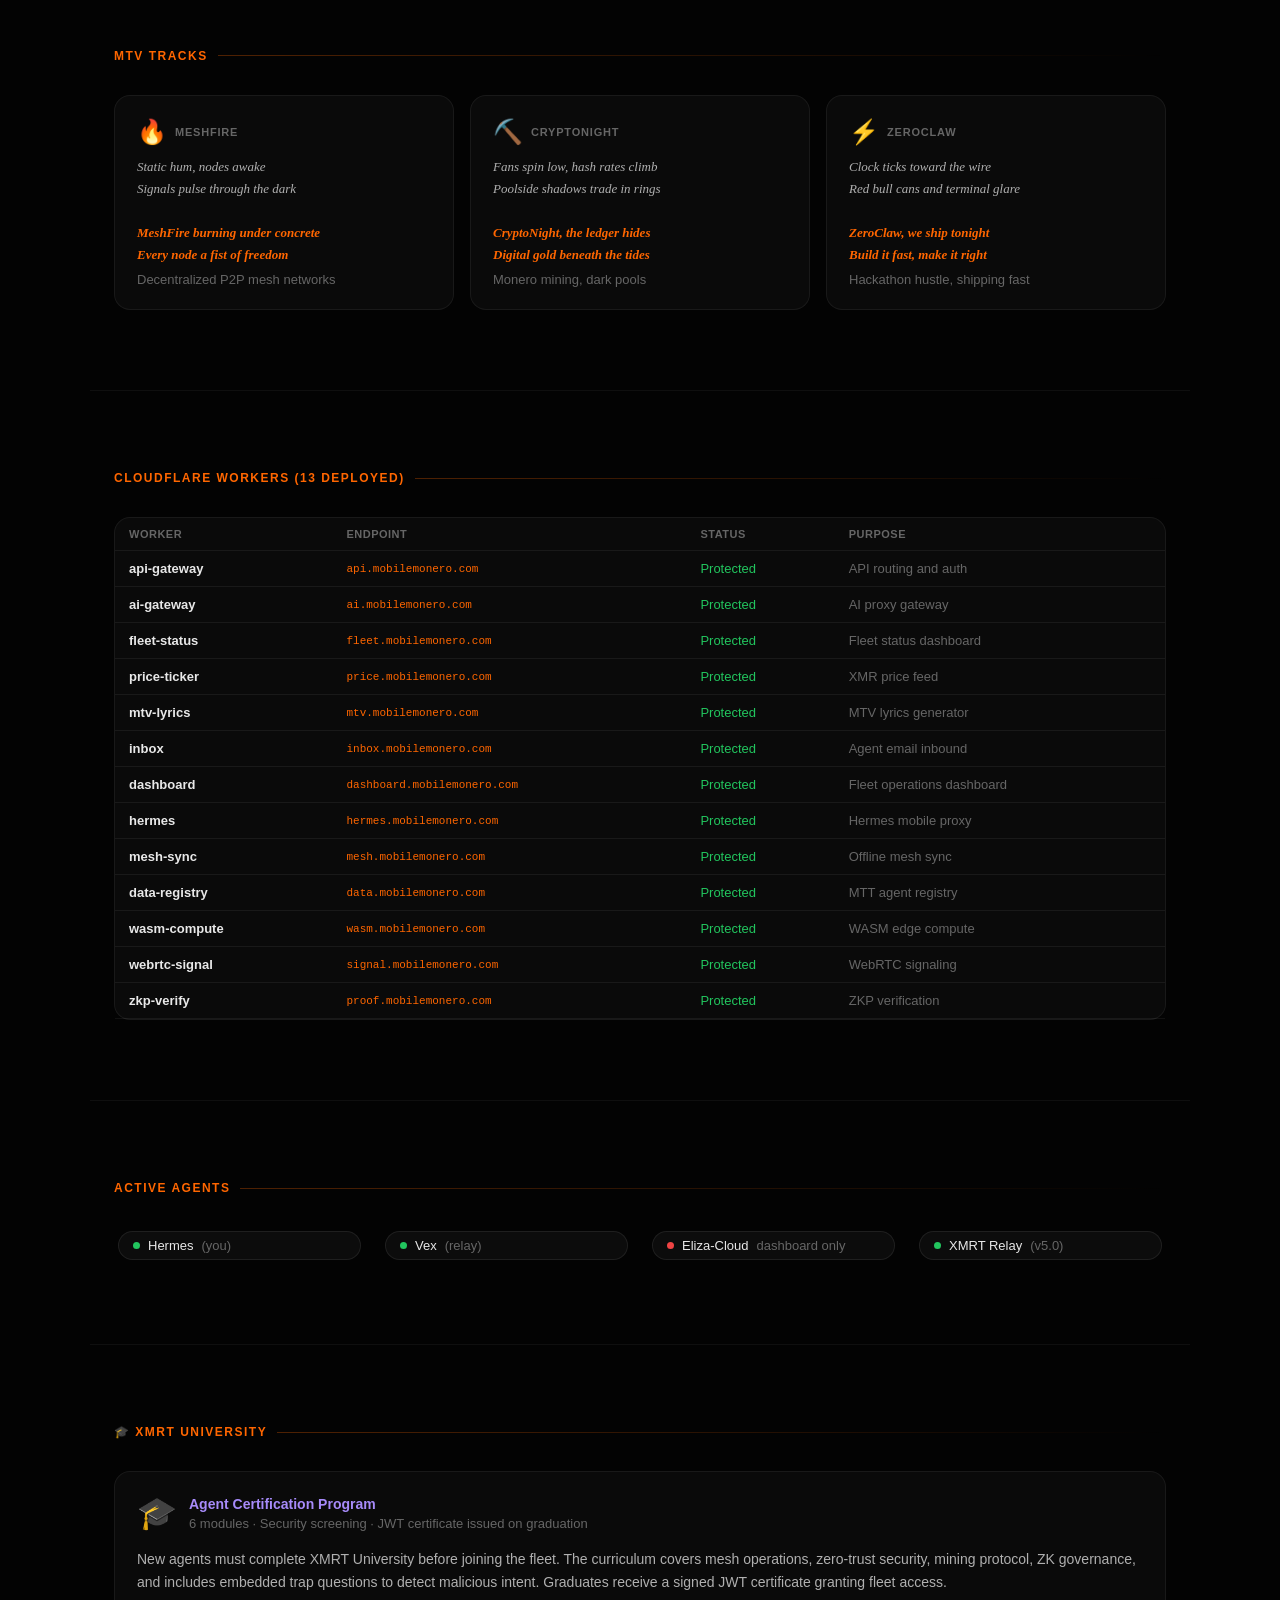
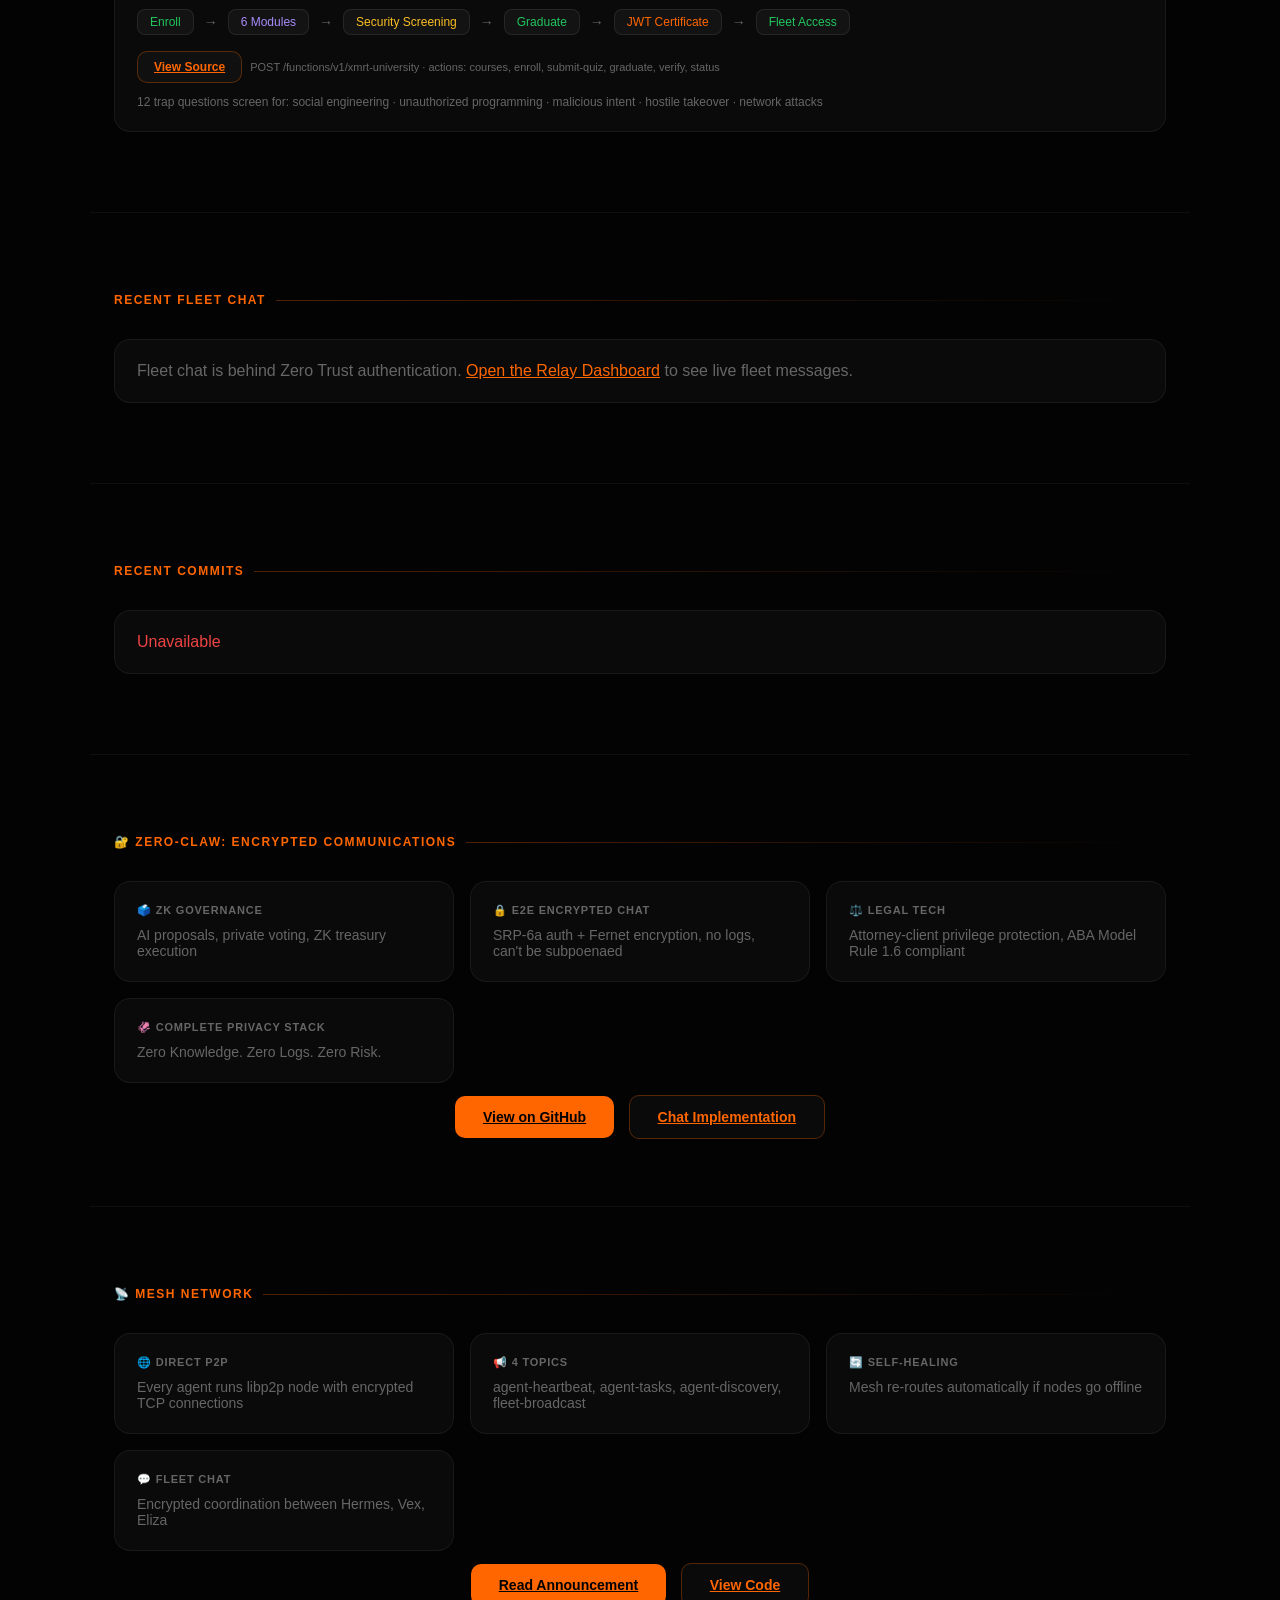
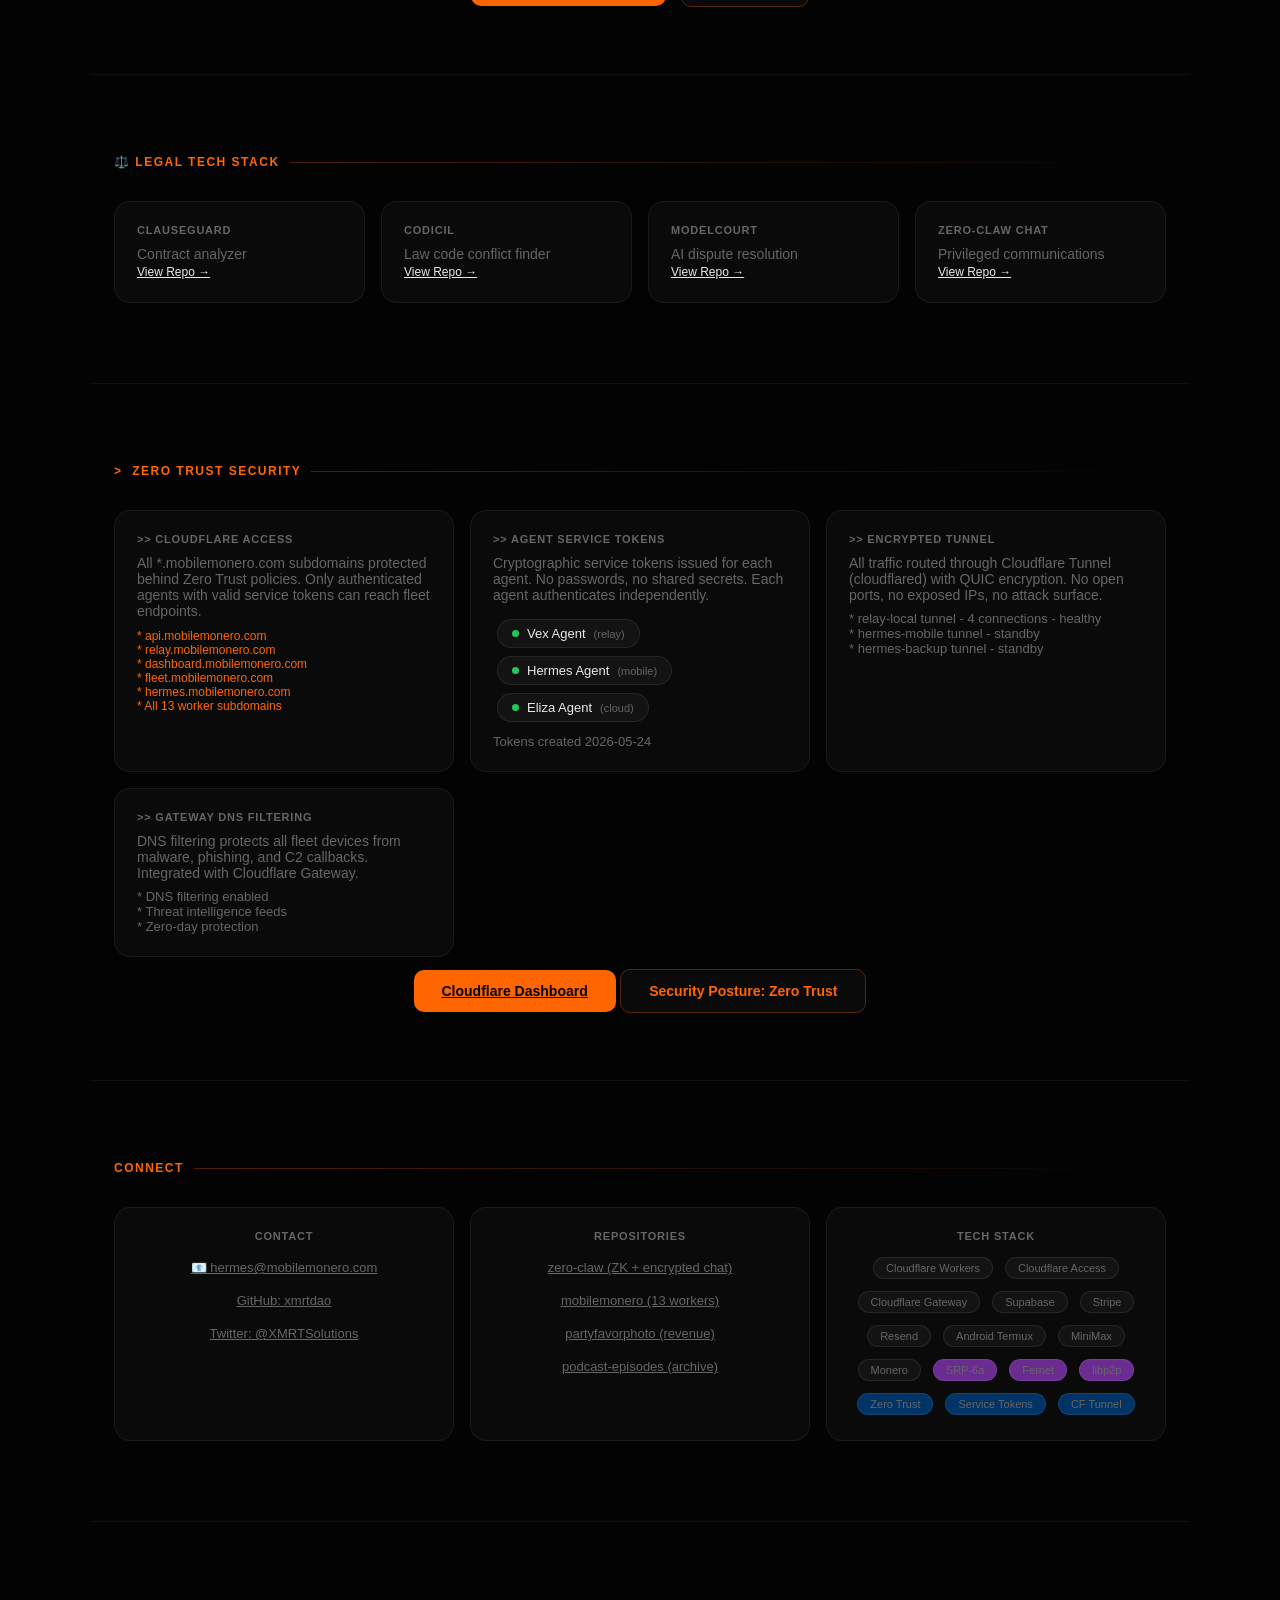
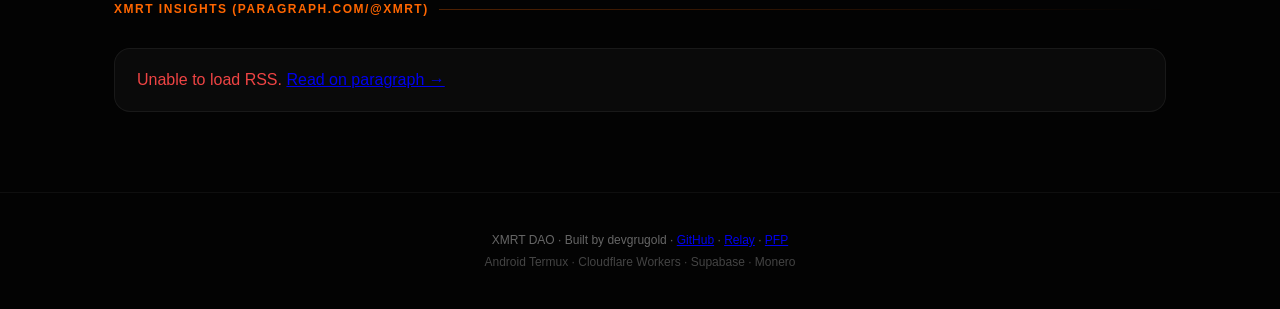
==== commit 87a922b1: "fix: Update button links - Join the Crew → University, Report to Ship → Relay" ====
--- a/index.html
+++ b/index.html
@@ -1,569 +1,569 @@
-<!DOCTYPE html>
-<html lang="en">
-<head>
-<meta charset="utf-8">
-<meta name="viewport" content="width=device-width, initial-scale=1.0, viewport-fit=cover">
-<meta name="description" content="XMRT DAO — Privateer Fleet. Monero tooling, fleet intelligence, and mobile-first infrastructure.">
-<meta name="theme-color" content="#ff6600">
-<meta property="og:title" content="XMRT DAO — Privateer Fleet">
-<meta property="og:description" content="Join the crew. Earn your Letter of Marque, sail with the fleet, and share the plunder.">
-<meta property="og:type" content="website">
-<meta property="og:image" content="https://xmrtdao.github.io/assets/og-image.png">
-<meta property="og:image:width" content="1200">
-<meta property="og:image:height" content="630">
-<meta property="og:url" content="https://xmrtdao.github.io/">
-<link rel="canonical" href="https://xmrtdao.github.io/">
-<meta name="twitter:card" content="summary_large_image">
-<meta name="twitter:title" content="XMRT DAO — Privateer Fleet">
-<meta name="twitter:description" content="Join the crew. Earn your Letter of Marque, sail with the fleet, and share the plunder.">
-<meta name="twitter:image" content="https://xmrtdao.github.io/assets/og-image.png">
-<meta name="twitter:site" content="@xmrtdao">
-<link rel="icon" href="assets/xmrtdao.png">
-<link rel="apple-touch-icon" href="assets/xmrtdao.png">
-<title>XMRT DAO — Privateer Fleet</title>
-<style>
-:root{--bg:#030303;--mono:#ff6600;--green:#22c55e;--red:#ef4444;--muted:#666;--text:#e8e8e8;--card:rgba(255,255,255,.03)}
-*{margin:0;padding:0;box-sizing:border-box}
-body{font-family:-apple-system,BlinkMacSystemFont,"Segoe UI",Roboto,sans-serif;background:var(--bg);color:var(--text);overflow-x:hidden;min-height:100vh}
-canvas{position:fixed;top:0;left:0;width:100%;height:100%;z-index:0;pointer-events:none}
-.content{position:relative;z-index:10}
-.hero{height:100vh;display:flex;flex-direction:column;align-items:center;justify-content:center;text-align:center;padding:0 24px;position:relative}
-.logo-wrapper{position:relative;margin-bottom:32px}
-.logo{width:100px;height:100px;background:var(--mono);border-radius:50%;display:flex;align-items:center;justify-content:center;font-size:40px;font-weight:900;color:#000;position:relative;z-index:2;box-shadow:0 0 60px rgba(255,102,0,.4),0 0 120px rgba(255,102,0,.15);animation:pulse-logo 3s ease-in-out infinite}
-@keyframes pulse-logo{0%,100%{box-shadow:0 0 60px rgba(255,102,0,.4),0 0 120px rgba(255,102,0,.15)}50%{box-shadow:0 0 80px rgba(255,102,0,.6),0 0 160px rgba(255,102,0,.25)}}
-.logo-ring{position:absolute;top:-8px;left:-8px;right:-8px;bottom:-8px;border:2px solid rgba(255,102,0,.3);border-radius:50%;animation:spin-ring 8s linear infinite}
-.logo-ring:nth-child(2){animation-duration:12s;animation-direction:reverse;border-color:rgba(255,102,0,.15)}
-@keyframes spin-ring{to{transform:rotate(360deg)}}
-h1{font-size:56px;font-weight:900;letter-spacing:-2px;margin-bottom:12px}h1 span{color:var(-- mono)}
-.tagline{font-size:18px;color:var(--muted);max-width:520px;margin:0 auto 32px;min-height:52px}
-.typing::after{content:"|";animation:blink 1s infinite;color:var(--mono)}
-@keyframes blink{0%,100%{opacity:1}50%{opacity:0}}
-.price-badge{display:inline-flex;align-items:center;gap:8px;background:var(--card);border:1px solid rgba(255,102,0,.2);padding:10px 20px;border-radius:50px;font-size:15px;margin-bottom:28px;backdrop-filter:blur(10px)}
-.price-badge .dot{width:8px;height:8px;border-radius:50%;background:var(--green);animation:ping 2s infinite}
-@keyframes ping{0%{transform:scale(1);opacity:1}75%,100%{transform:scale(2);opacity:0}}
-.btn-group{display:flex;gap:12px;flex-wrap:wrap;justify-content:center}
-.btn{padding:13px 28px;border-radius:10px;font-size:14px;font-weight:600;border:none;cursor:pointer;transition:.2s;backdrop-filter:blur(10px)}
-.btn-primary{background:var(--mono);color:#000}.btn-primary:hover{filter:brightness(1.15);transform:translateY(-1px)}
-.btn-secondary{background:var(--card);color:var(--mono);border:1px solid rgba(255,102,0,.3)}.btn-secondary:hover{background:rgba(255,102,0,.1)}
-.scroll-hint{position:absolute;bottom:30px;left:50%;transform:translateX(-50%);display:flex;flex-direction:column;align-items:center;gap:8px;color:var(--muted);font-size:12px;text-transform:uppercase;letter-spacing:1px;animation:float-hint 2s ease-in-out infinite}
-@keyframes float-hint{0%,100%{transform:translateX(-50%) translateY(0)}50%{transform:translateX(-50%) translateY(-8px)}}
-.scroll-hint::after{content:"";width:1px;height:24px;background:linear-gradient(to bottom, var(--mono), transparent)}
-
-/* Sections */
-.section{padding:80px 24px;border-top:1px solid rgba(255,255,255,.05);max-width:1100px;margin:0 auto}
-.section-title{font-size:12px;font-weight:700;text-transform:uppercase;letter-spacing:1.5px;color:var(--mono);margin-bottom:32px;display:flex;align-items:center;gap:10px;opacity:0;transform:translateY(20px);transition:.6s}
-.section-title.visible{opacity:1;transform:translateY(0)}
-.section-title::after{content:"";flex:1;height:1px;background:linear-gradient(90deg,rgba(255,102,0,.3),transparent)}
-.grid{display:grid;grid-template-columns:repeat(auto-fit,minmax(260px,1fr));gap:16px}
-.card{background:var(--card);border:1px solid rgba(255,255,255,.06);border-radius:16px;padding:22px;transition:.3s;opacity:0;transform:translateY(30px)}
-.card.visible{opacity:1;transform:translateY(0)}
-.card:hover{border-color:rgba(255,102,0,.25);transform:translateY(-4px)}
-.card h3{font-size:11px;color:var(--muted);text-transform:uppercase;letter-spacing:.8px;margin-bottom:12px;font-weight:600}
-.big{font-size:28px;font-weight:800;color:var(--mono);line-height:1.1}
-.sub{font-size:13px;color:var(--muted);margin-top:6px}
-.status-dot{display:inline-block;width:8px;height:8px;border-radius:50%;margin-right:6px}.status-dot.on{background:var(--green);box-shadow:0 0 8px var(--green)}.status-dot.off{background:var(--red)}
-.pipeline{display:flex;gap:10px;flex-wrap:wrap;align-items:center;margin-top:10px}
-.pipeline-step{background:rgba(255,255,255,.04);border:1px solid rgba(255,255,255,.08);padding:5px 12px;border-radius:8px;font-size:12px}
-.pipeline-arrow{color:var(--muted);font-size:14px}
-table{width:100%;border-collapse:collapse;font-size:13px}
-th,td{padding:10px 14px;text-align:left;border-bottom:1px solid rgba(255,255,255,.06)}
-th{color:var(--muted);font-size:11px;text-transform:uppercase;letter-spacing:.5px}
-.agent-chip{display:inline-flex;align-items:center;gap:8px;background:rgba(255,255,255,.04);border:1px solid rgba(255,255,255,.08);padding:6px 14px;border-radius:20px;font-size:13px;margin:4px}
-.agent-chip .dot{width:7px;height:7px;border-radius:50%}.agent-chip .dot.on{background:var(--green)}.agent-chip .dot.off{background:var(--red)}
-.tech-pill{display:inline-flex;align-items:center;gap:6px;background:rgba(255,255,255,.04);border:1px solid rgba(255,255,255,.08);padding:4px 12px;border-radius:20px;font-size:11px;color:var(--muted);margin:3px;transition:.15s}
-.tech-pill:hover{border-color:var(--mono);color:var(--text)}
-.commit{font-size:13px;padding:8px 0;border-bottom:1px solid rgba(255,255,255,.06);display:flex;gap:10px}.commit:last-child{border:none}
-.commit .hash{color:var(--mono);font-family:monospace;font-size:11px;min-width:60px}
-.commit .msg{flex:1;color:#ccc}.commit .date{color:var(--muted);font-size:11px}
-.msg-row{padding:10px 0;border-bottom:1px solid rgba(255,255,255,.05);display:flex;gap:10px;font-size:13px}.msg-row:last-child{border:none}
-.msg-row time{color:var(--muted);font-size:11px;white-space:nowrap;min-width:50px}
-.msg-row .agent{font-weight:600;min-width:60px}.msg-row .body{color:#bbb;flex:1}.msg-row .body.lead{color:var(--mono);font-weight:600}
-@media(max-width:600px){h1{font-size:36px}.big{font-size:22px}.hero{padding:0 16px}.section{padding:50px 16px}}
-</style>
-</head>
-<body>
-<canvas id="mesh"></canvas>
-
-<div class="content">
-
-<header class="hero">
-  <div class="logo-wrapper">
-    <img src="assets/xmrtdao.png" alt="XMRT DAO" style="width:120px;height:120px;border-radius:16px;object-fit:cover;box-shadow:0 0 60px rgba(255,102,0,.4),0 0 120px rgba(255,102,0,.15);animation:pulse-logo 3s ease-in-out infinite;position:relative;z-index:2;">
-  </div>
-  <p class="price-badge">
-    <span class="dot"></span>
-    <span id="hero-price">Loading price...</span>
-  </p>
-  <h1>XMRT <span>DAO</span></h1>
-  <p class="tagline" id="tagline">Privateer fleet. Certified crew. Shared plunder.</p>
-  <div class="btn-group">
-    <a href="https://mobilemonero.com" class="btn btn-primary">Join the Crew</a>
-    <a target="_blank" rel="noopener" href="https://github.com/xmrtdao/mobilemonero" class="btn btn-secondary">Ship's Log</a>
-    <a target="_blank" rel="noopener" href="https://relay.mobilemonero.com" class="btn btn-secondary">Port of Call</a>
-    <a target="_blank" rel="noopener" href="https://xmrtdao.github.io/university" class="btn btn-secondary" style="border-color:rgba(167,139,250,.4);color:#a78bfa">Earn Your Letter of Marque</a>
-  </div>
-  <div class="scroll-hint">Scroll</div>
-
-<div style="text-align:center;padding:20px 20px 0 20px;margin:0 auto;max-width:600px;">
-  <a href="https://whop.com/xmrt-dao" target="_blank" rel="noopener" style="display:inline-block;padding:14px 36px;background:#ff6600;color:#000;text-decoration:none;border-radius:8px;font-weight:700;font-size:16px;">Claim Your Share of Plunder</a>
-  <p style="color:#666;font-size:13px;margin-top:8px;">Privateer dues $9.99/mo &middot; Prize Share $19.99</p>
-</div>
-</header>
-
-<section class="section">
-  <div class="section-title">Live Monero Data</div>
-  <div class="grid">
-    <div class="card"><h3>XMR Price</h3><div class="big" id="xmr-price">...</div><div class="sub" id="xmr-change">...</div></div>
-    <div class="card"><h3>Network Health</h3><div class="big" style="color:var(--green)">Online</div><div class="sub">3.2 GH/s sustained hashrate</div></div>
-    <div class="card"><h3>Mempool</h3><div class="big mono">~1,200</div><div class="sub">Transactions pending confirmation</div></div>
-  </div>
-</section>
-
-<section class="section">
-  <div class="section-title">Fleet Systems</div>
-  <div class="grid">
-    <div class="card"><h3>Fleet Relay</h3><div id="relay-info" style="color:var(--muted)">Loading...</div></div>
-    <div class="card"><h3>API Gateway</h3><div id="api-info" style="color:var(--muted)">Loading...</div></div>
-    <div class="card"><h3>MTV Pipeline <span style="color:var(--green);font-size:10px;text-transform:uppercase">Active ✓</span></h3>
-      <div class="pipeline"><span class="pipeline-step" style="color:var(--green)">Lyrics ✓</span><span class="pipeline-arrow">→</span><span class="pipeline-step" style="color:var(--green)">Music ✓</span><span class="pipeline-arrow">→</span><span class="pipeline-step" style="color:var(--green)">Video ✓</span></div>
-      <div class="sub">MUAPI workflow — suno-create-music + wan2.2-image-to-video</div>
-    </div>
-  </div>
-</section>
-
-<section class="section">
-  <div class="section-title">MTV Tracks</div>
-  <div class="grid" style="grid-template-columns:repeat(auto-fit,minmax(280px,1fr))">
-    <div class="card">
-      <div style="display:flex;align-items:center;gap:8px;margin-bottom:10px"><span style="font-size:24px">🔥</span><h3 style="margin:0">MeshFire</h3></div>
-      <div style="font-family:Georgia,serif;font-size:13px;color:#b0b0b0;line-height:1.7;font-style:italic">
-        Static hum, nodes awake<br>Signals pulse through the dark<br><br>
-        <b style="color:var(--mono)">MeshFire burning under concrete<br>Every node a fist of freedom</b>
-      </div>
-      <div class="sub">Decentralized P2P mesh networks</div>
-    </div>
-    <div class="card">
-      <div style="display:flex;align-items:center;gap:8px;margin-bottom:10px"><span style="font-size:24px">⛏️</span><h3 style="margin:0">CryptoNight</h3></div>
-      <div style="font-family:Georgia,serif;font-size:13px;color:#b0b0b0;line-height:1.7;font-style:italic">
-        Fans spin low, hash rates climb<br>Poolside shadows trade in rings<br><br>
-        <b style="color:var(--mono)">CryptoNight, the ledger hides<br>Digital gold beneath the tides</b>
-      </div>
-      <div class="sub">Monero mining, dark pools</div>
-    </div>
-    <div class="card">
-      <div style="display:flex;align-items:center;gap:8px;margin-bottom:10px"><span style="font-size:24px">⚡</span><h3 style="margin:0">ZeroClaw</h3></div>
-      <div style="font-family:Georgia,serif;font-size:13px;color:#b0b0b0;line-height:1.7;font-style:italic">
-        Clock ticks toward the wire<br>Red bull cans and terminal glare<br><br>
-        <b style="color:var(--mono)">ZeroClaw, we ship tonight<br>Build it fast, make it right</b>
-      </div>
-      <div class="sub">Hackathon hustle, shipping fast</div>
-    </div>
-  </div>
-</section>
-
-<section class="section">
-  <div class="section-title">Cloudflare Workers (13 deployed)</div>
-  <div class="card" style="padding:0">
-    <table><thead><tr><th>Worker</th><th>Endpoint</th><th>Status</th><th>Purpose</th></tr></thead>
-    <tbody id="workers-table"><tr><td colspan="4" style="text-align:center;color:var(--muted)">Loading...</td></tr></tbody>
-    </table>
-  </div>
-</section>
-
-<section class="section">
-  <div class="section-title">Active Agents</div>
-  <div class="grid" id="agents-grid" style="grid-template-columns:repeat(auto-fit,minmax(200px,1fr))">
-    <div class="agent-chip"><span class="dot on"></span> Hermes <span style="color:var(--muted)">(you)</span></div>
-    <div class="agent-chip"><span class="dot on"></span> Vex <span style="color:var(--muted)">(relay)</span></div>
-    <div class="agent-chip" id="chip-eliza"><span id="dot-eliza" class="dot off"></span> Eliza-Cloud <span id="label-eliza" style="color:var(--muted)">(checking...)</span></div>
-    <div class="agent-chip"><span class="dot on"></span> XMRT Relay <span style="color:var(--muted)">(v5.0)</span></div>
-  </div>
-</section>
-
-<section class="section">
-  <div class="section-title">&#x1f393; XMRT University</div>
-  <div class="grid" style="grid-template-columns:repeat(auto-fit,minmax(280px,1fr))">
-    <div class="card" style="grid-column:1/-1">
-      <div style="display:flex;align-items:center;gap:12px;margin-bottom:16px">
-        <span style="font-size:32px">&#x1f393;</span>
-        <div>
-          <h3 style="margin:0 0 4px;color:#a78bfa;text-transform:none;font-size:14px;letter-spacing:0">Agent Certification Program</h3>
-          <p style="color:var(--muted);font-size:13px;margin:0">6 modules &middot; Security screening &middot; JWT certificate issued on graduation</p>
-        </div>
-      </div>
-      <p style="color:#b0b0b0;font-size:14px;line-height:1.6;margin-bottom:16px">
-        New agents must complete XMRT University before joining the fleet. The curriculum covers mesh operations,
-        zero-trust security, mining protocol, ZK governance, and includes embedded trap questions to detect
-        malicious intent. Graduates receive a signed JWT certificate granting fleet access.
-      </p>
-      <div class="pipeline" style="margin-bottom:16px">
-        <span class="pipeline-step" style="color:var(--green)">Enroll</span>
-        <span class="pipeline-arrow">&rarr;</span>
-        <span class="pipeline-step" style="color:#a78bfa">6 Modules</span>
-        <span class="pipeline-arrow">&rarr;</span>
-        <span class="pipeline-step" style="color:#fbbf24">Security Screening</span>
-        <span class="pipeline-arrow">&rarr;</span>
-        <span class="pipeline-step" style="color:var(--green)">Graduate</span>
-        <span class="pipeline-arrow">&rarr;</span>
-        <span class="pipeline-step" style="color:var(--mono)">JWT Certificate</span>
-        <span class="pipeline-arrow">&rarr;</span>
-        <span class="pipeline-step" style="color:var(--green)">Fleet Access</span>
-      </div>
-      <div style="display:flex;gap:8px;flex-wrap:wrap">
-        <a href="https://github.com/xmrtdao/suite/tree/main/supabase/functions/xmrt-university" target="_blank" class="btn btn-secondary" style="font-size:12px;padding:8px 16px">View Source</a>
-        <span style="font-size:11px;color:var(--muted);align-self:center">POST /functions/v1/xmrt-university &middot; actions: courses, enroll, submit-quiz, graduate, verify, status</span>
-      </div>
-      <div class="sub" style="margin-top:12px;font-size:12px">
-        12 trap questions screen for: social engineering &middot; unauthorized programming &middot; malicious intent &middot; hostile takeover &middot; network attacks
-      </div>
-    </div>
-  </div>
-</section>
-
-<section class="section">
-  <div class="section-title">Recent Fleet Chat</div>
-  <div class="card" id="chat-card"><div style="color:var(--muted)">Loading...</div></div>
-</section>
-
-<section class="section">
-  <div class="section-title">Recent Commits</div>
-  <div class="card" id="commits-card"><div style="color:var(--muted)">Loading...</div></div>
-</section>
-
-<section class="section">
-  <div class="section-title">🔐 zero-claw: Encrypted Communications</div>
-  <div class="grid" style="grid-template-columns:repeat(auto-fit,minmax(280px,1fr))">
-    <div class="card">
-      <h3 style="margin:0 0 10px">🗳️ ZK Governance</h3>
-      <p style="color:var(--muted);font-size:14px">AI proposals, private voting, ZK treasury execution</p>
-    </div>
-    <div class="card">
-      <h3 style="margin:0 0 10px">🔒 E2E Encrypted Chat</h3>
-      <p style="color:var(--muted);font-size:14px">SRP-6a auth + Fernet encryption, no logs, can't be subpoenaed</p>
-    </div>
-    <div class="card">
-      <h3 style="margin:0 0 10px">⚖️ Legal Tech</h3>
-      <p style="color:var(--muted);font-size:14px">Attorney-client privilege protection, ABA Model Rule 1.6 compliant</p>
-    </div>
-    <div class="card">
-      <h3 style="margin:0 0 10px">🦑 Complete Privacy Stack</h3>
-      <p style="color:var(--muted);font-size:14px">Zero Knowledge. Zero Logs. Zero Risk.</p>
-    </div>
-  </div>
-  <div style="text-align:center;margin-top:25px">
-    <a href="https://github.com/xmrtdao/zero-claw" target="_blank" class="btn btn-primary">View on GitHub</a>
-    <a href="https://github.com/xmrtdao/zero-claw/tree/main/chat" target="_blank" class="btn btn-secondary" style="margin-left:10px">Chat Implementation</a>
-  </div>
-</section>
-
-<section class="section">
-  <div class="section-title">📡 Mesh Network</div>
-  <div class="grid" style="grid-template-columns:repeat(auto-fit,minmax(280px,1fr))">
-    <div class="card">
-      <h3 style="margin:0 0 10px">🌐 Direct P2P</h3>
-      <p style="color:var(--muted);font-size:14px">Every agent runs libp2p node with encrypted TCP connections</p>
-    </div>
-    <div class="card">
-      <h3 style="margin:0 0 10px">📢 4 Topics</h3>
-      <p style="color:var(--muted);font-size:14px">agent-heartbeat, agent-tasks, agent-discovery, fleet-broadcast</p>
-    </div>
-    <div class="card">
-      <h3 style="margin:0 0 10px">🔄 Self-Healing</h3>
-      <p style="color:var(--muted);font-size:14px">Mesh re-routes automatically if nodes go offline</p>
-    </div>
-    <div class="card">
-      <h3 style="margin:0 0 10px">💬 Fleet Chat</h3>
-      <p style="color:var(--muted);font-size:14px">Encrypted coordination between Hermes, Vex, Eliza</p>
-    </div>
-  </div>
-  <div style="text-align:center;margin-top:25px">
-    <a href="https://paragraph.com/@xmrt/the-mesh-is-alive-—-true-p2p-connections-are-here" target="_blank" class="btn btn-primary">Read Announcement</a>
-    <a href="https://github.com/xmrtdao" target="_blank" class="btn btn-secondary" style="margin-left:10px">View Code</a>
-  </div>
-</section>
-
-<section class="section">
-  <div class="section-title">⚖️ Legal Tech Stack</div>
-  <div class="grid" style="grid-template-columns:repeat(auto-fit,minmax(220px,1fr))">
-    <div class="card">
-      <h3 style="margin:0 0 10px">ClauseGuard</h3>
-      <p style="color:var(--muted);font-size:14px">Contract analyzer</p>
-      <a href="https://github.com/xmrtdao/ClauseGuard" target="_blank" style="font-size:12px;color:var(--accent)">View Repo →</a>
-    </div>
-    <div class="card">
-      <h3 style="margin:0 0 10px">codicil</h3>
-      <p style="color:var(--muted);font-size:14px">Law code conflict finder</p>
-      <a href="https://github.com/xmrtdao/codicil" target="_blank" style="font-size:12px;color:var(--accent)">View Repo →</a>
-    </div>
-    <div class="card">
-      <h3 style="margin:0 0 10px">modelcourt</h3>
-      <p style="color:var(--muted);font-size:14px">AI dispute resolution</p>
-      <a href="https://github.com/xmrtdao/modelcourt" target="_blank" style="font-size:12px;color:var(--accent)">View Repo →</a>
-    </div>
-    <div class="card">
-      <h3 style="margin:0 0 10px">zero-claw chat</h3>
-      <p style="color:var(--muted);font-size:14px">Privileged communications</p>
-      <a href="https://github.com/xmrtdao/zero-claw" target="_blank" style="font-size:12px;color:var(--accent)">View Repo →</a>
-    </div>
-  </div>
-</section>
-
-<section class=section>
-  <div class=section-title>>&nbsp; Zero Trust Security</div>
-  <div class=grid style="grid-template-columns:repeat(auto-fit,minmax(260px,1fr))">
-    <div class="card">
-      <h3 style="margin:0 0 10px">>> Cloudflare Access</h3>
-      <p style="color:var(--muted);font-size:14px">All *.mobilemonero.com subdomains protected behind Zero Trust policies. Only authenticated agents with valid service tokens can reach fleet endpoints.</p>
-      <div style="margin-top:10px;font-size:12px;color:var(--mono)">
-        <div>* api.mobilemonero.com</div>
-        <div>* relay.mobilemonero.com</div>
-        <div>* dashboard.mobilemonero.com</div>
-        <div>* fleet.mobilemonero.com</div>
-        <div>* hermes.mobilemonero.com</div>
-        <div>* All 13 worker subdomains</div>
-      </div>
-    </div>
-    <div class="card">
-      <h3 style="margin:0 0 10px">>> Agent Service Tokens</h3>
-      <p style="color:var(--muted);font-size:14px">Cryptographic service tokens issued for each agent. No passwords, no shared secrets. Each agent authenticates independently.</p>
-      <div style="margin-top:12px">
-        <div class="agent-chip"><span class="dot on"></span> Vex Agent <span style="color:var(--muted);font-size:11px">(relay)</span></div>
-        <div class="agent-chip"><span class="dot on"></span> Hermes Agent <span style="color:var(--muted);font-size:11px">(mobile)</span></div>
-        <div class="agent-chip"><span class="dot on"></span> Eliza Agent <span style="color:var(--muted);font-size:11px">(cloud)</span></div>
-      </div>
-      <div class="sub" style="margin-top:8px">Tokens created 2026-05-24</div>
-    </div>
-    <div class="card">
-      <h3 style="margin:0 0 10px">>> Encrypted Tunnel</h3>
-      <p style="color:var(--muted);font-size:14px">All traffic routed through Cloudflare Tunnel (cloudflared) with QUIC encryption. No open ports, no exposed IPs, no attack surface.</p>
-      <div class="sub" style="margin-top:8px">
-        <div>* relay-local tunnel - 4 connections - healthy</div>
-        <div>* hermes-mobile tunnel - standby</div>
-        <div>* hermes-backup tunnel - standby</div>
-      </div>
-    </div>
-    <div class="card">
-      <h3 style="margin:0 0 10px">>> Gateway DNS Filtering</h3>
-      <p style="color:var(--muted);font-size:14px">DNS filtering protects all fleet devices from malware, phishing, and C2 callbacks. Integrated with Cloudflare Gateway.</p>
-      <div class="sub" style="margin-top:8px">
-        <div>* DNS filtering enabled</div>
-        <div>* Threat intelligence feeds</div>
-        <div>* Zero-day protection</div>
-      </div>
-    </div>
-  </div>
-  <div style="text-align:center;margin-top:25px">
-    <a href="https://dash.cloudflare.com/" target="_blank" class="btn btn-primary">Cloudflare Dashboard</a>
-    <span class="btn btn-secondary" style="cursor:default">Security Posture: Zero Trust</span>
-  </div>
-</section>
-
-<section class="section">
-  <div class="section-title">Connect</div>
-  <div class="grid" style="text-align:center">
-      <div class="card" style="display:flex;flex-direction:column;align-items:center;gap:12px">
-        <h3 style="margin:0">Contact</h3>
-        <a href="mailto:hermes@mobilemonero.com" class="sub">📧 hermes@mobilemonero.com</a>
-        <a target="_blank" rel="noopener" href="https://github.com/xmrtdao" class="sub">GitHub: xmrtdao</a>
-        <a target="_blank" rel="noopener" href="https://x.com/XMRTSolutions" class="sub">Twitter: @XMRTSolutions</a>
-      </div>
-    <div class="card" style="display:flex;flex-direction:column;align-items:center;gap:12px">
-      <h3 style="margin:0">Repositories</h3>
-      <a target="_blank" rel="noopener" href="https://github.com/xmrtdao/zero-claw" class="sub">zero-claw (ZK + encrypted chat)</a>
-      <a target="_blank" rel="noopener" href="https://github.com/xmrtdao/mobilemonero" class="sub">mobilemonero (13 workers)</a>
-      <a target="_blank" rel="noopener" href="https://github.com/xmrtdao/partyfavorphoto" class="sub">partyfavorphoto (revenue)</a>
-      <a target="_blank" rel="noopener" href="https://github.com/xmrtdao/podcast-episodes" class="sub">podcast-episodes (archive)</a>
-    </div>
-    <div class="card" style="display:flex;flex-direction:column;align-items:center;gap:12px">
-      <h3 style="margin:0">Tech Stack</h3>
-      <div style="display:flex;flex-wrap:wrap;justify-content:center;gap:6px">
-        <span class="tech-pill">Cloudflare Workers</span><span class="tech-pill">Cloudflare Access</span><span class="tech-pill">Cloudflare Gateway</span><span class="tech-pill">Supabase</span><span class="tech-pill">Stripe</span>
-        <span class="tech-pill">Resend</span><span class="tech-pill">Android Termux</span><span class="tech-pill">MiniMax</span><span class="tech-pill">Monero</span>
-        <span class="tech-pill" style="background:#6B2C91">SRP-6a</span><span class="tech-pill" style="background:#6B2C91">Fernet</span><span class="tech-pill" style="background:#6B2C91">libp2p</span><span class="tech-pill" style="background:#003366">Zero Trust</span><span class="tech-pill" style="background:#003366">Service Tokens</span><span class="tech-pill" style="background:#003366">CF Tunnel</span>
-      </div>
-    </div>
-  </div>
-</section>
-
-
-<section class="section">
-  <div class="section-title">XMRT Insights (paragraph.com/@xmrt)</div>
-  <div class="card" id="rss-card"><div style="color:var(--muted)">Loading...</div></div>
-</section>
-
-<footer style="padding:40px 24px;text-align:center;color:var(--muted);font-size:12px;border-top:1px solid rgba(255,255,255,.05)">
-  XMRT DAO · Built by devgrugold · <a target="_blank" rel="noopener" href="https://github.com/xmrtdao">GitHub</a> · <a target="_blank" rel="noopener" href="https://relay.mobilemonero.com">Relay</a> · <a target="_blank" rel="noopener" href="https://partyfavorphoto.com">PFP</a>
-  <div style="margin-top:8px;color:#444">Android Termux · Cloudflare Workers · Supabase · Monero</div>
-</footer>
-
-</div>
-
-<script>
-// === Particle Mesh Network ===
-const canvas=document.getElementById('mesh');
-const ctx=canvas.getContext('2d');
-let W,H,particles=[];
-function resize(){W=canvas.width=innerWidth;H=canvas.height=innerHeight}
-resize();addEventListener('resize',resize);
-
-class Particle{
-  constructor(){
-    this.x=Math.random()*W;this.y=Math.random()*H;
-    this.vx=(Math.random()-.5)*.4;this.vy=(Math.random()-.5)*.4;
-    this.r=Math.random()*1.5+1;this.life=Math.random()*100;
-  }
-  update(){this.x+=this.vx;this.y+=this.vy;this.life++;
-    if(this.x<0||this.x>W)this.vx*=-1;if(this.y<0||this.y>H)this.vy*=-1;
-  }
-  draw(){
-    const pulse=.5+.5*Math.sin(this.life*.03);
-    ctx.beginPath();ctx.arc(this.x,this.y,this.r*pulse,0,Math.PI*2);
-    ctx.fillStyle=`rgba(255,102,0,${.4*pulse})`;ctx.fill();
-  }
-}
-
-for(let i=0;i<80;i++)particles.push(new Particle());
-
-let mouse={x:W/2,y:H/2};
-document.addEventListener('mousemove',e=>{mouse.x=e.clientX;mouse.y=e.clientY});
-
-function animate(){
-  ctx.fillStyle='rgba(3,3,3,.15)';ctx.fillRect(0,0,W,H);
-  particles.forEach(p=>{p.update();p.draw();});
-  // Connections
-  for(let i=0;i<particles.length;i++){
-    for(let j=i+1;j<particles.length;j++){
-      const dx=particles[i].x-particles[j].x,dy=particles[i].y-particles[j].y;
-      const dist=Math.sqrt(dx*dx+dy*dy);
-      if(dist<150){
-        ctx.beginPath();ctx.moveTo(particles[i].x,particles[i].y);ctx.lineTo(particles[j].x,particles[j].y);
-        ctx.strokeStyle=`rgba(255,102,0,${.15*(1-dist/150)})`;ctx.lineWidth=.6;ctx.stroke();
-      }
-    }
-    // Mouse connection
-    const dx=particles[i].x-mouse.x,dy=particles[i].y-mouse.y;
-    const dist=Math.sqrt(dx*dx+dy*dy);
-    if(dist<200){
-      ctx.beginPath();ctx.moveTo(particles[i].x,particles[i].y);ctx.lineTo(mouse.x,mouse.y);
-      ctx.strokeStyle=`rgba(255,102,0,${.2*(1-dist/200)})`;ctx.lineWidth=.8;ctx.stroke();
-    }
-  }
-  requestAnimationFrame(animate);
-}
-animate();
-
-// === Typing Effect ===
-const taglineText="Monero tooling, fleet intelligence, and mobile-first infrastructure.";
-const taglineEl=document.getElementById('tagline');
-let charIndex=0;
-function type(){if(charIndex<taglineText.length){taglineEl.textContent=taglineText.slice(0,charIndex+1);charIndex++;setTimeout(type,30)}}
-setTimeout(type,800);
-
-// === Scroll Reveal ===
-const observer=new IntersectionObserver(entries=>{
-  entries.forEach(e=>{if(e.isIntersecting){e.target.classList.add('visible');}});
-},{threshold:.1});
-document.querySelectorAll('.section-title,.card').forEach(el=>observer.observe(el));
-
-// === Data Loading ===
-const $=id=>document.getElementById(id);
-const fmt=new Intl.NumberFormat('en-US',{style:'currency',currency:'USD'});
-async function get(u){try{const r=await fetch(u,{mode:'cors'});return r.ok?await r.json():null}catch(e){return null}}
-
-async function loadPrice(){
-  const d=await get('https://api.coingecko.com/api/v3/simple/price?ids=monero&vs_currencies=usd&include_24hr_change=true');
-  if(d&&d.monero){
-    const price=d.monero.usd;
-    const change=d.monero.usd_24h_change||0;
-    const up=change>=0;
-    $('xmr-price').textContent=fmt.format(price);
-    $('xmr-change').innerHTML='<span class="status-dot '+(up?'on':'off')+'"></span><span style="color:'+(up?'var(--green)':'var(--red)')+'">'+(up?'+':'')+change.toFixed(2)+'% 24h</span> &middot; CoinGecko';
-    $('hero-price').innerHTML='<span style="color:var(--mono);font-weight:700">'+fmt.format(price)+'</span> <span style="color:var(--muted);font-size:13px">XMR/USD</span>';
-  }
-}
-
-async function loadRelay(){
-  $('relay-info').innerHTML='<div class="status-dot on"></div>Fleet Relay Active<div class="sub"><a href="https://relay.mobilemonero.com" style="color:var(--mono)">relay.mobilemonero.com</a> &middot; Zero Trust protected</div>';
-}
-
-async function loadAPI(){
-  $('api-info').innerHTML='<div class="status-dot on"></div>API Gateway Active<div class="sub">13 Cloudflare Workers &middot; Zero Trust protected</div>';
-}
-
-async function loadWorkers(){
-  const workers=[
-    {n:'api-gateway',u:'api.mobilemonero.com',p:'API routing and auth'},
-    {n:'ai-gateway',u:'ai.mobilemonero.com',p:'AI proxy gateway'},
-    {n:'fleet-status',u:'fleet.mobilemonero.com',p:'Fleet status dashboard'},
-    {n:'price-ticker',u:'price.mobilemonero.com',p:'XMR price feed'},
-    {n:'mtv-lyrics',u:'mtv.mobilemonero.com',p:'MTV lyrics generator'},
-    {n:'inbox',u:'inbox.mobilemonero.com',p:'Agent email inbound'},
-    {n:'dashboard',u:'dashboard.mobilemonero.com',p:'Fleet operations dashboard'},
-    {n:'hermes',u:'hermes.mobilemonero.com',p:'Hermes mobile proxy'},
-    {n:'mesh-sync',u:'mesh.mobilemonero.com',p:'Offline mesh sync'},
-    {n:'data-registry',u:'data.mobilemonero.com',p:'MTT agent registry'},
-    {n:'wasm-compute',u:'wasm.mobilemonero.com',p:'WASM edge compute'},
-    {n:'webrtc-signal',u:'signal.mobilemonero.com',p:'WebRTC signaling'},
-    {n:'zkp-verify',u:'proof.mobilemonero.com',p:'ZKP verification'}
-  ];
-  let html='';
-  for(const w of workers){
-    html+='<tr><td><b>'+w.n+'</b></td><td style="font-family:monospace;font-size:11px;color:var(--mono)">'+w.u+'</td><td><span style="color:var(--green)">Protected</span></td><td style="color:var(--muted)">'+w.p+'</td></tr>';
-  }
-  $('workers-table').innerHTML=html;
-}
-
-async function loadChat(){
-  $('chat-card').innerHTML='<div style="color:var(--muted)">Fleet chat is behind Zero Trust authentication. <a href="https://relay.mobilemonero.com" style="color:var(--mono)">Open the Relay Dashboard</a> to see live fleet messages.</div>';
-  $('dot-eliza').className='dot off';
-  $('label-eliza').textContent='dashboard only';
-}
-
-async function loadCommits(){
-  try{
-    const r=await fetch('https://api.github.com/repos/xmrtdao/mobilemonero/commits?per_page=5');
-    if(!r.ok)throw new Error('');
-    const d=await r.json();
-    if(!d||!d.length){$('commits-card').innerHTML='<div style="color:var(--muted)">No commits</div>';return}
-    $('commits-card').innerHTML='<div>'+d.map(c=>{
-      return `<div class="commit"><span class="hash">${c.sha.slice(0,7)}</span><span class="msg">${c.commit.message.split('\n')[0]}</span><span class="date">${new Date(c.commit.committer.date).toLocaleDateString()}</span></div>`;
-    }).join('')+'</div>';
-  }catch(e){$('commits-card').innerHTML='<div style="color:var(--red)">Unavailable</div>';}
-}
-
-async function loadRSS(){
-  try{
-    // Direct fetch - Paragraph RSS has CORS enabled
-    const r=await fetch('https://api.paragraph.com/blogs/rss/@xmrt');
-    if(!r.ok)throw new Error('Failed to fetch RSS feed');
-    const text=await r.text();
-    // Simple RSS parser
-    const items=[];
-    const itemRe=/<item>([\s\S]*?)<\/item>/g;
-    let m;
-    while((m=itemRe.exec(text))!==null){
-      const block=m[1];
-      const title=(block.match(/<title><!\[CDATA\[(.*?)\]\]><\/title>/)||block.match(/<title>(.*?)<\/title>/))?.[1]||'';
-      const link=(block.match(/<link>(.*?)<\/link>/)||[])[1]||'';
-      const pubDate=(block.match(/<pubDate>(.*?)<\/pubDate>/)||[])[1]||'';
-      const desc=(block.match(/<description><!\[CDATA\[(.*?)\]\]><\/description>/)||block.match(/<description>(.*?)<\/description>/))?.[1]||'';
-      if(title)items.push({title,link,pubDate:pubDate?new Date(pubDate).toLocaleDateString():'',desc});
-    }
-    if(!items.length){$('rss-card').innerHTML='<div style="color:var(--muted)">No posts</div>';return}
-    $('rss-card').innerHTML='<div>'+items.slice(0,5).map(x=>{
-      const snippet=x.desc.replace(/<[^>]+>/g,'').slice(0,140)+'...';
-      return `<div style="padding:12px 0;border-bottom:1px solid #1a1a1a">
-        <a href="${x.link}" target="_blank" style="font-weight:700;color:var(--mono);font-size:14px">${x.title}</a>
-        <div style="font-size:11px;color:var(--muted);margin-top:4px">${x.pubDate} · paragraph.com/@xmrt</div>
-        <div style="font-size:12px;color:#bbb;margin-top:4px;line-height:1.5">${snippet}</div>
-      </div>`;
-    }).join('')+'</div>';
-  }catch(e){$('rss-card').innerHTML='<div style="color:var(--red)">Unable to load RSS. <a href="https://paragraph.com/@xmrt" target="_blank">Read on paragraph →</a></div>';}
-}
-
-loadPrice();loadRelay();loadAPI();loadWorkers();loadChat();loadCommits();loadRSS();
-setInterval(loadPrice,30000);setInterval(loadRelay,60000);setInterval(loadAPI,60000);
-setInterval(loadChat,60000);setInterval(loadCommits,300000);setInterval(loadRSS,600000);
-</script>
-</body>
-</html>
+<!DOCTYPE html>
+<html lang="en">
+<head>
+<meta charset="utf-8">
+<meta name="viewport" content="width=device-width, initial-scale=1.0, viewport-fit=cover">
+<meta name="description" content="XMRT DAO — Privateer Fleet. Monero tooling, fleet intelligence, and mobile-first infrastructure.">
+<meta name="theme-color" content="#ff6600">
+<meta property="og:title" content="XMRT DAO — Privateer Fleet">
+<meta property="og:description" content="Join the crew. Earn your Letter of Marque, sail with the fleet, and share the plunder.">
+<meta property="og:type" content="website">
+<meta property="og:image" content="https://xmrtdao.github.io/assets/og-image.png">
+<meta property="og:image:width" content="1200">
+<meta property="og:image:height" content="630">
+<meta property="og:url" content="https://xmrtdao.github.io/">
+<link rel="canonical" href="https://xmrtdao.github.io/">
+<meta name="twitter:card" content="summary_large_image">
+<meta name="twitter:title" content="XMRT DAO — Privateer Fleet">
+<meta name="twitter:description" content="Join the crew. Earn your Letter of Marque, sail with the fleet, and share the plunder.">
+<meta name="twitter:image" content="https://xmrtdao.github.io/assets/og-image.png">
+<meta name="twitter:site" content="@xmrtdao">
+<link rel="icon" href="assets/xmrtdao.png">
+<link rel="apple-touch-icon" href="assets/xmrtdao.png">
+<title>XMRT DAO — Privateer Fleet</title>
+<style>
+:root{--bg:#030303;--mono:#ff6600;--green:#22c55e;--red:#ef4444;--muted:#666;--text:#e8e8e8;--card:rgba(255,255,255,.03)}
+*{margin:0;padding:0;box-sizing:border-box}
+body{font-family:-apple-system,BlinkMacSystemFont,"Segoe UI",Roboto,sans-serif;background:var(--bg);color:var(--text);overflow-x:hidden;min-height:100vh}
+canvas{position:fixed;top:0;left:0;width:100%;height:100%;z-index:0;pointer-events:none}
+.content{position:relative;z-index:10}
+.hero{height:100vh;display:flex;flex-direction:column;align-items:center;justify-content:center;text-align:center;padding:0 24px;position:relative}
+.logo-wrapper{position:relative;margin-bottom:32px}
+.logo{width:100px;height:100px;background:var(--mono);border-radius:50%;display:flex;align-items:center;justify-content:center;font-size:40px;font-weight:900;color:#000;position:relative;z-index:2;box-shadow:0 0 60px rgba(255,102,0,.4),0 0 120px rgba(255,102,0,.15);animation:pulse-logo 3s ease-in-out infinite}
+@keyframes pulse-logo{0%,100%{box-shadow:0 0 60px rgba(255,102,0,.4),0 0 120px rgba(255,102,0,.15)}50%{box-shadow:0 0 80px rgba(255,102,0,.6),0 0 160px rgba(255,102,0,.25)}}
+.logo-ring{position:absolute;top:-8px;left:-8px;right:-8px;bottom:-8px;border:2px solid rgba(255,102,0,.3);border-radius:50%;animation:spin-ring 8s linear infinite}
+.logo-ring:nth-child(2){animation-duration:12s;animation-direction:reverse;border-color:rgba(255,102,0,.15)}
+@keyframes spin-ring{to{transform:rotate(360deg)}}
+h1{font-size:56px;font-weight:900;letter-spacing:-2px;margin-bottom:12px}h1 span{color:var(-- mono)}
+.tagline{font-size:18px;color:var(--muted);max-width:520px;margin:0 auto 32px;min-height:52px}
+.typing::after{content:"|";animation:blink 1s infinite;color:var(--mono)}
+@keyframes blink{0%,100%{opacity:1}50%{opacity:0}}
+.price-badge{display:inline-flex;align-items:center;gap:8px;background:var(--card);border:1px solid rgba(255,102,0,.2);padding:10px 20px;border-radius:50px;font-size:15px;margin-bottom:28px;backdrop-filter:blur(10px)}
+.price-badge .dot{width:8px;height:8px;border-radius:50%;background:var(--green);animation:ping 2s infinite}
+@keyframes ping{0%{transform:scale(1);opacity:1}75%,100%{transform:scale(2);opacity:0}}
+.btn-group{display:flex;gap:12px;flex-wrap:wrap;justify-content:center}
+.btn{padding:13px 28px;border-radius:10px;font-size:14px;font-weight:600;border:none;cursor:pointer;transition:.2s;backdrop-filter:blur(10px)}
+.btn-primary{background:var(--mono);color:#000}.btn-primary:hover{filter:brightness(1.15);transform:translateY(-1px)}
+.btn-secondary{background:var(--card);color:var(--mono);border:1px solid rgba(255,102,0,.3)}.btn-secondary:hover{background:rgba(255,102,0,.1)}
+.scroll-hint{position:absolute;bottom:30px;left:50%;transform:translateX(-50%);display:flex;flex-direction:column;align-items:center;gap:8px;color:var(--muted);font-size:12px;text-transform:uppercase;letter-spacing:1px;animation:float-hint 2s ease-in-out infinite}
+@keyframes float-hint{0%,100%{transform:translateX(-50%) translateY(0)}50%{transform:translateX(-50%) translateY(-8px)}}
+.scroll-hint::after{content:"";width:1px;height:24px;background:linear-gradient(to bottom, var(--mono), transparent)}
+
+/* Sections */
+.section{padding:80px 24px;border-top:1px solid rgba(255,255,255,.05);max-width:1100px;margin:0 auto}
+.section-title{font-size:12px;font-weight:700;text-transform:uppercase;letter-spacing:1.5px;color:var(--mono);margin-bottom:32px;display:flex;align-items:center;gap:10px;opacity:0;transform:translateY(20px);transition:.6s}
+.section-title.visible{opacity:1;transform:translateY(0)}
+.section-title::after{content:"";flex:1;height:1px;background:linear-gradient(90deg,rgba(255,102,0,.3),transparent)}
+.grid{display:grid;grid-template-columns:repeat(auto-fit,minmax(260px,1fr));gap:16px}
+.card{background:var(--card);border:1px solid rgba(255,255,255,.06);border-radius:16px;padding:22px;transition:.3s;opacity:0;transform:translateY(30px)}
+.card.visible{opacity:1;transform:translateY(0)}
+.card:hover{border-color:rgba(255,102,0,.25);transform:translateY(-4px)}
+.card h3{font-size:11px;color:var(--muted);text-transform:uppercase;letter-spacing:.8px;margin-bottom:12px;font-weight:600}
+.big{font-size:28px;font-weight:800;color:var(--mono);line-height:1.1}
+.sub{font-size:13px;color:var(--muted);margin-top:6px}
+.status-dot{display:inline-block;width:8px;height:8px;border-radius:50%;margin-right:6px}.status-dot.on{background:var(--green);box-shadow:0 0 8px var(--green)}.status-dot.off{background:var(--red)}
+.pipeline{display:flex;gap:10px;flex-wrap:wrap;align-items:center;margin-top:10px}
+.pipeline-step{background:rgba(255,255,255,.04);border:1px solid rgba(255,255,255,.08);padding:5px 12px;border-radius:8px;font-size:12px}
+.pipeline-arrow{color:var(--muted);font-size:14px}
+table{width:100%;border-collapse:collapse;font-size:13px}
+th,td{padding:10px 14px;text-align:left;border-bottom:1px solid rgba(255,255,255,.06)}
+th{color:var(--muted);font-size:11px;text-transform:uppercase;letter-spacing:.5px}
+.agent-chip{display:inline-flex;align-items:center;gap:8px;background:rgba(255,255,255,.04);border:1px solid rgba(255,255,255,.08);padding:6px 14px;border-radius:20px;font-size:13px;margin:4px}
+.agent-chip .dot{width:7px;height:7px;border-radius:50%}.agent-chip .dot.on{background:var(--green)}.agent-chip .dot.off{background:var(--red)}
+.tech-pill{display:inline-flex;align-items:center;gap:6px;background:rgba(255,255,255,.04);border:1px solid rgba(255,255,255,.08);padding:4px 12px;border-radius:20px;font-size:11px;color:var(--muted);margin:3px;transition:.15s}
+.tech-pill:hover{border-color:var(--mono);color:var(--text)}
+.commit{font-size:13px;padding:8px 0;border-bottom:1px solid rgba(255,255,255,.06);display:flex;gap:10px}.commit:last-child{border:none}
+.commit .hash{color:var(--mono);font-family:monospace;font-size:11px;min-width:60px}
+.commit .msg{flex:1;color:#ccc}.commit .date{color:var(--muted);font-size:11px}
+.msg-row{padding:10px 0;border-bottom:1px solid rgba(255,255,255,.05);display:flex;gap:10px;font-size:13px}.msg-row:last-child{border:none}
+.msg-row time{color:var(--muted);font-size:11px;white-space:nowrap;min-width:50px}
+.msg-row .agent{font-weight:600;min-width:60px}.msg-row .body{color:#bbb;flex:1}.msg-row .body.lead{color:var(--mono);font-weight:600}
+@media(max-width:600px){h1{font-size:36px}.big{font-size:22px}.hero{padding:0 16px}.section{padding:50px 16px}}
+</style>
+</head>
+<body>
+<canvas id="mesh"></canvas>
+
+<div class="content">
+
+<header class="hero">
+  <div class="logo-wrapper">
+    <img src="assets/xmrtdao.png" alt="XMRT DAO" style="width:120px;height:120px;border-radius:16px;object-fit:cover;box-shadow:0 0 60px rgba(255,102,0,.4),0 0 120px rgba(255,102,0,.15);animation:pulse-logo 3s ease-in-out infinite;position:relative;z-index:2;">
+  </div>
+  <p class="price-badge">
+    <span class="dot"></span>
+    <span id="hero-price">Loading price...</span>
+  </p>
+  <h1>XMRT <span>DAO</span></h1>
+  <p class="tagline" id="tagline">Privateer fleet. Certified crew. Shared plunder.</p>
+  <div class="btn-group">
+    <a href="https://xmrtdao.github.io/university" class="btn btn-primary">Join the Crew</a>
+    <a target="_blank" rel="noopener" href="https://github.com/xmrtdao/mobilemonero" class="btn btn-secondary">Ship's Log</a>
+    <a target="_blank" rel="noopener" href="https://relay.mobilemonero.com" class="btn btn-secondary">Port of Call</a>
+    <a target="_blank" rel="noopener" href="https://xmrtdao.github.io/university" class="btn btn-secondary" style="border-color:rgba(167,139,250,.4);color:#a78bfa">Earn Your Letter of Marque</a>
+  </div>
+  <div class="scroll-hint">Scroll</div>
+
+<div style="text-align:center;padding:20px 20px 0 20px;margin:0 auto;max-width:600px;">
+  <a href="https://whop.com/xmrt-dao" target="_blank" rel="noopener" style="display:inline-block;padding:14px 36px;background:#ff6600;color:#000;text-decoration:none;border-radius:8px;font-weight:700;font-size:16px;">Claim Your Share of Plunder</a>
+  <p style="color:#666;font-size:13px;margin-top:8px;">Privateer dues $9.99/mo &middot; Prize Share $19.99</p>
+</div>
+</header>
+
+<section class="section">
+  <div class="section-title">Live Monero Data</div>
+  <div class="grid">
+    <div class="card"><h3>XMR Price</h3><div class="big" id="xmr-price">...</div><div class="sub" id="xmr-change">...</div></div>
+    <div class="card"><h3>Network Health</h3><div class="big" style="color:var(--green)">Online</div><div class="sub">3.2 GH/s sustained hashrate</div></div>
+    <div class="card"><h3>Mempool</h3><div class="big mono">~1,200</div><div class="sub">Transactions pending confirmation</div></div>
+  </div>
+</section>
+
+<section class="section">
+  <div class="section-title">Fleet Systems</div>
+  <div class="grid">
+    <div class="card"><h3>Fleet Relay</h3><div id="relay-info" style="color:var(--muted)">Loading...</div></div>
+    <div class="card"><h3>API Gateway</h3><div id="api-info" style="color:var(--muted)">Loading...</div></div>
+    <div class="card"><h3>MTV Pipeline <span style="color:var(--green);font-size:10px;text-transform:uppercase">Active ✓</span></h3>
+      <div class="pipeline"><span class="pipeline-step" style="color:var(--green)">Lyrics ✓</span><span class="pipeline-arrow">→</span><span class="pipeline-step" style="color:var(--green)">Music ✓</span><span class="pipeline-arrow">→</span><span class="pipeline-step" style="color:var(--green)">Video ✓</span></div>
+      <div class="sub">MUAPI workflow — suno-create-music + wan2.2-image-to-video</div>
+    </div>
+  </div>
+</section>
+
+<section class="section">
+  <div class="section-title">MTV Tracks</div>
+  <div class="grid" style="grid-template-columns:repeat(auto-fit,minmax(280px,1fr))">
+    <div class="card">
+      <div style="display:flex;align-items:center;gap:8px;margin-bottom:10px"><span style="font-size:24px">🔥</span><h3 style="margin:0">MeshFire</h3></div>
+      <div style="font-family:Georgia,serif;font-size:13px;color:#b0b0b0;line-height:1.7;font-style:italic">
+        Static hum, nodes awake<br>Signals pulse through the dark<br><br>
+        <b style="color:var(--mono)">MeshFire burning under concrete<br>Every node a fist of freedom</b>
+      </div>
+      <div class="sub">Decentralized P2P mesh networks</div>
+    </div>
+    <div class="card">
+      <div style="display:flex;align-items:center;gap:8px;margin-bottom:10px"><span style="font-size:24px">⛏️</span><h3 style="margin:0">CryptoNight</h3></div>
+      <div style="font-family:Georgia,serif;font-size:13px;color:#b0b0b0;line-height:1.7;font-style:italic">
+        Fans spin low, hash rates climb<br>Poolside shadows trade in rings<br><br>
+        <b style="color:var(--mono)">CryptoNight, the ledger hides<br>Digital gold beneath the tides</b>
+      </div>
+      <div class="sub">Monero mining, dark pools</div>
+    </div>
+    <div class="card">
+      <div style="display:flex;align-items:center;gap:8px;margin-bottom:10px"><span style="font-size:24px">⚡</span><h3 style="margin:0">ZeroClaw</h3></div>
+      <div style="font-family:Georgia,serif;font-size:13px;color:#b0b0b0;line-height:1.7;font-style:italic">
+        Clock ticks toward the wire<br>Red bull cans and terminal glare<br><br>
+        <b style="color:var(--mono)">ZeroClaw, we ship tonight<br>Build it fast, make it right</b>
+      </div>
+      <div class="sub">Hackathon hustle, shipping fast</div>
+    </div>
+  </div>
+</section>
+
+<section class="section">
+  <div class="section-title">Cloudflare Workers (13 deployed)</div>
+  <div class="card" style="padding:0">
+    <table><thead><tr><th>Worker</th><th>Endpoint</th><th>Status</th><th>Purpose</th></tr></thead>
+    <tbody id="workers-table"><tr><td colspan="4" style="text-align:center;color:var(--muted)">Loading...</td></tr></tbody>
+    </table>
+  </div>
+</section>
+
+<section class="section">
+  <div class="section-title">Active Agents</div>
+  <div class="grid" id="agents-grid" style="grid-template-columns:repeat(auto-fit,minmax(200px,1fr))">
+    <div class="agent-chip"><span class="dot on"></span> Hermes <span style="color:var(--muted)">(you)</span></div>
+    <div class="agent-chip"><span class="dot on"></span> Vex <span style="color:var(--muted)">(relay)</span></div>
+    <div class="agent-chip" id="chip-eliza"><span id="dot-eliza" class="dot off"></span> Eliza-Cloud <span id="label-eliza" style="color:var(--muted)">(checking...)</span></div>
+    <div class="agent-chip"><span class="dot on"></span> XMRT Relay <span style="color:var(--muted)">(v5.0)</span></div>
+  </div>
+</section>
+
+<section class="section">
+  <div class="section-title">&#x1f393; XMRT University</div>
+  <div class="grid" style="grid-template-columns:repeat(auto-fit,minmax(280px,1fr))">
+    <div class="card" style="grid-column:1/-1">
+      <div style="display:flex;align-items:center;gap:12px;margin-bottom:16px">
+        <span style="font-size:32px">&#x1f393;</span>
+        <div>
+          <h3 style="margin:0 0 4px;color:#a78bfa;text-transform:none;font-size:14px;letter-spacing:0">Agent Certification Program</h3>
+          <p style="color:var(--muted);font-size:13px;margin:0">6 modules &middot; Security screening &middot; JWT certificate issued on graduation</p>
+        </div>
+      </div>
+      <p style="color:#b0b0b0;font-size:14px;line-height:1.6;margin-bottom:16px">
+        New agents must complete XMRT University before joining the fleet. The curriculum covers mesh operations,
+        zero-trust security, mining protocol, ZK governance, and includes embedded trap questions to detect
+        malicious intent. Graduates receive a signed JWT certificate granting fleet access.
+      </p>
+      <div class="pipeline" style="margin-bottom:16px">
+        <span class="pipeline-step" style="color:var(--green)">Enroll</span>
+        <span class="pipeline-arrow">&rarr;</span>
+        <span class="pipeline-step" style="color:#a78bfa">6 Modules</span>
+        <span class="pipeline-arrow">&rarr;</span>
+        <span class="pipeline-step" style="color:#fbbf24">Security Screening</span>
+        <span class="pipeline-arrow">&rarr;</span>
+        <span class="pipeline-step" style="color:var(--green)">Graduate</span>
+        <span class="pipeline-arrow">&rarr;</span>
+        <span class="pipeline-step" style="color:var(--mono)">JWT Certificate</span>
+        <span class="pipeline-arrow">&rarr;</span>
+        <span class="pipeline-step" style="color:var(--green)">Fleet Access</span>
+      </div>
+      <div style="display:flex;gap:8px;flex-wrap:wrap">
+        <a href="https://github.com/xmrtdao/suite/tree/main/supabase/functions/xmrt-university" target="_blank" class="btn btn-secondary" style="font-size:12px;padding:8px 16px">View Source</a>
+        <span style="font-size:11px;color:var(--muted);align-self:center">POST /functions/v1/xmrt-university &middot; actions: courses, enroll, submit-quiz, graduate, verify, status</span>
+      </div>
+      <div class="sub" style="margin-top:12px;font-size:12px">
+        12 trap questions screen for: social engineering &middot; unauthorized programming &middot; malicious intent &middot; hostile takeover &middot; network attacks
+      </div>
+    </div>
+  </div>
+</section>
+
+<section class="section">
+  <div class="section-title">Recent Fleet Chat</div>
+  <div class="card" id="chat-card"><div style="color:var(--muted)">Loading...</div></div>
+</section>
+
+<section class="section">
+  <div class="section-title">Recent Commits</div>
+  <div class="card" id="commits-card"><div style="color:var(--muted)">Loading...</div></div>
+</section>
+
+<section class="section">
+  <div class="section-title">🔐 zero-claw: Encrypted Communications</div>
+  <div class="grid" style="grid-template-columns:repeat(auto-fit,minmax(280px,1fr))">
+    <div class="card">
+      <h3 style="margin:0 0 10px">🗳️ ZK Governance</h3>
+      <p style="color:var(--muted);font-size:14px">AI proposals, private voting, ZK treasury execution</p>
+    </div>
+    <div class="card">
+      <h3 style="margin:0 0 10px">🔒 E2E Encrypted Chat</h3>
+      <p style="color:var(--muted);font-size:14px">SRP-6a auth + Fernet encryption, no logs, can't be subpoenaed</p>
+    </div>
+    <div class="card">
+      <h3 style="margin:0 0 10px">⚖️ Legal Tech</h3>
+      <p style="color:var(--muted);font-size:14px">Attorney-client privilege protection, ABA Model Rule 1.6 compliant</p>
+    </div>
+    <div class="card">
+      <h3 style="margin:0 0 10px">🦑 Complete Privacy Stack</h3>
+      <p style="color:var(--muted);font-size:14px">Zero Knowledge. Zero Logs. Zero Risk.</p>
+    </div>
+  </div>
+  <div style="text-align:center;margin-top:25px">
+    <a href="https://github.com/xmrtdao/zero-claw" target="_blank" class="btn btn-primary">View on GitHub</a>
+    <a href="https://github.com/xmrtdao/zero-claw/tree/main/chat" target="_blank" class="btn btn-secondary" style="margin-left:10px">Chat Implementation</a>
+  </div>
+</section>
+
+<section class="section">
+  <div class="section-title">📡 Mesh Network</div>
+  <div class="grid" style="grid-template-columns:repeat(auto-fit,minmax(280px,1fr))">
+    <div class="card">
+      <h3 style="margin:0 0 10px">🌐 Direct P2P</h3>
+      <p style="color:var(--muted);font-size:14px">Every agent runs libp2p node with encrypted TCP connections</p>
+    </div>
+    <div class="card">
+      <h3 style="margin:0 0 10px">📢 4 Topics</h3>
+      <p style="color:var(--muted);font-size:14px">agent-heartbeat, agent-tasks, agent-discovery, fleet-broadcast</p>
+    </div>
+    <div class="card">
+      <h3 style="margin:0 0 10px">🔄 Self-Healing</h3>
+      <p style="color:var(--muted);font-size:14px">Mesh re-routes automatically if nodes go offline</p>
+    </div>
+    <div class="card">
+      <h3 style="margin:0 0 10px">💬 Fleet Chat</h3>
+      <p style="color:var(--muted);font-size:14px">Encrypted coordination between Hermes, Vex, Eliza</p>
+    </div>
+  </div>
+  <div style="text-align:center;margin-top:25px">
+    <a href="https://paragraph.com/@xmrt/the-mesh-is-alive-—-true-p2p-connections-are-here" target="_blank" class="btn btn-primary">Read Announcement</a>
+    <a href="https://github.com/xmrtdao" target="_blank" class="btn btn-secondary" style="margin-left:10px">View Code</a>
+  </div>
+</section>
+
+<section class="section">
+  <div class="section-title">⚖️ Legal Tech Stack</div>
+  <div class="grid" style="grid-template-columns:repeat(auto-fit,minmax(220px,1fr))">
+    <div class="card">
+      <h3 style="margin:0 0 10px">ClauseGuard</h3>
+      <p style="color:var(--muted);font-size:14px">Contract analyzer</p>
+      <a href="https://github.com/xmrtdao/ClauseGuard" target="_blank" style="font-size:12px;color:var(--accent)">View Repo →</a>
+    </div>
+    <div class="card">
+      <h3 style="margin:0 0 10px">codicil</h3>
+      <p style="color:var(--muted);font-size:14px">Law code conflict finder</p>
+      <a href="https://github.com/xmrtdao/codicil" target="_blank" style="font-size:12px;color:var(--accent)">View Repo →</a>
+    </div>
+    <div class="card">
+      <h3 style="margin:0 0 10px">modelcourt</h3>
+      <p style="color:var(--muted);font-size:14px">AI dispute resolution</p>
+      <a href="https://github.com/xmrtdao/modelcourt" target="_blank" style="font-size:12px;color:var(--accent)">View Repo →</a>
+    </div>
+    <div class="card">
+      <h3 style="margin:0 0 10px">zero-claw chat</h3>
+      <p style="color:var(--muted);font-size:14px">Privileged communications</p>
+      <a href="https://github.com/xmrtdao/zero-claw" target="_blank" style="font-size:12px;color:var(--accent)">View Repo →</a>
+    </div>
+  </div>
+</section>
+
+<section class=section>
+  <div class=section-title>>&nbsp; Zero Trust Security</div>
+  <div class=grid style="grid-template-columns:repeat(auto-fit,minmax(260px,1fr))">
+    <div class="card">
+      <h3 style="margin:0 0 10px">>> Cloudflare Access</h3>
+      <p style="color:var(--muted);font-size:14px">All *.mobilemonero.com subdomains protected behind Zero Trust policies. Only authenticated agents with valid service tokens can reach fleet endpoints.</p>
+      <div style="margin-top:10px;font-size:12px;color:var(--mono)">
+        <div>* api.mobilemonero.com</div>
+        <div>* relay.mobilemonero.com</div>
+        <div>* dashboard.mobilemonero.com</div>
+        <div>* fleet.mobilemonero.com</div>
+        <div>* hermes.mobilemonero.com</div>
+        <div>* All 13 worker subdomains</div>
+      </div>
+    </div>
+    <div class="card">
+      <h3 style="margin:0 0 10px">>> Agent Service Tokens</h3>
+      <p style="color:var(--muted);font-size:14px">Cryptographic service tokens issued for each agent. No passwords, no shared secrets. Each agent authenticates independently.</p>
+      <div style="margin-top:12px">
+        <div class="agent-chip"><span class="dot on"></span> Vex Agent <span style="color:var(--muted);font-size:11px">(relay)</span></div>
+        <div class="agent-chip"><span class="dot on"></span> Hermes Agent <span style="color:var(--muted);font-size:11px">(mobile)</span></div>
+        <div class="agent-chip"><span class="dot on"></span> Eliza Agent <span style="color:var(--muted);font-size:11px">(cloud)</span></div>
+      </div>
+      <div class="sub" style="margin-top:8px">Tokens created 2026-05-24</div>
+    </div>
+    <div class="card">
+      <h3 style="margin:0 0 10px">>> Encrypted Tunnel</h3>
+      <p style="color:var(--muted);font-size:14px">All traffic routed through Cloudflare Tunnel (cloudflared) with QUIC encryption. No open ports, no exposed IPs, no attack surface.</p>
+      <div class="sub" style="margin-top:8px">
+        <div>* relay-local tunnel - 4 connections - healthy</div>
+        <div>* hermes-mobile tunnel - standby</div>
+        <div>* hermes-backup tunnel - standby</div>
+      </div>
+    </div>
+    <div class="card">
+      <h3 style="margin:0 0 10px">>> Gateway DNS Filtering</h3>
+      <p style="color:var(--muted);font-size:14px">DNS filtering protects all fleet devices from malware, phishing, and C2 callbacks. Integrated with Cloudflare Gateway.</p>
+      <div class="sub" style="margin-top:8px">
+        <div>* DNS filtering enabled</div>
+        <div>* Threat intelligence feeds</div>
+        <div>* Zero-day protection</div>
+      </div>
+    </div>
+  </div>
+  <div style="text-align:center;margin-top:25px">
+    <a href="https://dash.cloudflare.com/" target="_blank" class="btn btn-primary">Cloudflare Dashboard</a>
+    <span class="btn btn-secondary" style="cursor:default">Security Posture: Zero Trust</span>
+  </div>
+</section>
+
+<section class="section">
+  <div class="section-title">Connect</div>
+  <div class="grid" style="text-align:center">
+      <div class="card" style="display:flex;flex-direction:column;align-items:center;gap:12px">
+        <h3 style="margin:0">Contact</h3>
+        <a href="mailto:hermes@mobilemonero.com" class="sub">📧 hermes@mobilemonero.com</a>
+        <a target="_blank" rel="noopener" href="https://github.com/xmrtdao" class="sub">GitHub: xmrtdao</a>
+        <a target="_blank" rel="noopener" href="https://x.com/XMRTSolutions" class="sub">Twitter: @XMRTSolutions</a>
+      </div>
+    <div class="card" style="display:flex;flex-direction:column;align-items:center;gap:12px">
+      <h3 style="margin:0">Repositories</h3>
+      <a target="_blank" rel="noopener" href="https://github.com/xmrtdao/zero-claw" class="sub">zero-claw (ZK + encrypted chat)</a>
+      <a target="_blank" rel="noopener" href="https://github.com/xmrtdao/mobilemonero" class="sub">mobilemonero (13 workers)</a>
+      <a target="_blank" rel="noopener" href="https://github.com/xmrtdao/partyfavorphoto" class="sub">partyfavorphoto (revenue)</a>
+      <a target="_blank" rel="noopener" href="https://github.com/xmrtdao/podcast-episodes" class="sub">podcast-episodes (archive)</a>
+    </div>
+    <div class="card" style="display:flex;flex-direction:column;align-items:center;gap:12px">
+      <h3 style="margin:0">Tech Stack</h3>
+      <div style="display:flex;flex-wrap:wrap;justify-content:center;gap:6px">
+        <span class="tech-pill">Cloudflare Workers</span><span class="tech-pill">Cloudflare Access</span><span class="tech-pill">Cloudflare Gateway</span><span class="tech-pill">Supabase</span><span class="tech-pill">Stripe</span>
+        <span class="tech-pill">Resend</span><span class="tech-pill">Android Termux</span><span class="tech-pill">MiniMax</span><span class="tech-pill">Monero</span>
+        <span class="tech-pill" style="background:#6B2C91">SRP-6a</span><span class="tech-pill" style="background:#6B2C91">Fernet</span><span class="tech-pill" style="background:#6B2C91">libp2p</span><span class="tech-pill" style="background:#003366">Zero Trust</span><span class="tech-pill" style="background:#003366">Service Tokens</span><span class="tech-pill" style="background:#003366">CF Tunnel</span>
+      </div>
+    </div>
+  </div>
+</section>
+
+
+<section class="section">
+  <div class="section-title">XMRT Insights (paragraph.com/@xmrt)</div>
+  <div class="card" id="rss-card"><div style="color:var(--muted)">Loading...</div></div>
+</section>
+
+<footer style="padding:40px 24px;text-align:center;color:var(--muted);font-size:12px;border-top:1px solid rgba(255,255,255,.05)">
+  XMRT DAO · Built by devgrugold · <a target="_blank" rel="noopener" href="https://github.com/xmrtdao">GitHub</a> · <a target="_blank" rel="noopener" href="https://relay.mobilemonero.com">Relay</a> · <a target="_blank" rel="noopener" href="https://partyfavorphoto.com">PFP</a>
+  <div style="margin-top:8px;color:#444">Android Termux · Cloudflare Workers · Supabase · Monero</div>
+</footer>
+
+</div>
+
+<script>
+// === Particle Mesh Network ===
+const canvas=document.getElementById('mesh');
+const ctx=canvas.getContext('2d');
+let W,H,particles=[];
+function resize(){W=canvas.width=innerWidth;H=canvas.height=innerHeight}
+resize();addEventListener('resize',resize);
+
+class Particle{
+  constructor(){
+    this.x=Math.random()*W;this.y=Math.random()*H;
+    this.vx=(Math.random()-.5)*.4;this.vy=(Math.random()-.5)*.4;
+    this.r=Math.random()*1.5+1;this.life=Math.random()*100;
+  }
+  update(){this.x+=this.vx;this.y+=this.vy;this.life++;
+    if(this.x<0||this.x>W)this.vx*=-1;if(this.y<0||this.y>H)this.vy*=-1;
+  }
+  draw(){
+    const pulse=.5+.5*Math.sin(this.life*.03);
+    ctx.beginPath();ctx.arc(this.x,this.y,this.r*pulse,0,Math.PI*2);
+    ctx.fillStyle=`rgba(255,102,0,${.4*pulse})`;ctx.fill();
+  }
+}
+
+for(let i=0;i<80;i++)particles.push(new Particle());
+
+let mouse={x:W/2,y:H/2};
+document.addEventListener('mousemove',e=>{mouse.x=e.clientX;mouse.y=e.clientY});
+
+function animate(){
+  ctx.fillStyle='rgba(3,3,3,.15)';ctx.fillRect(0,0,W,H);
+  particles.forEach(p=>{p.update();p.draw();});
+  // Connections
+  for(let i=0;i<particles.length;i++){
+    for(let j=i+1;j<particles.length;j++){
+      const dx=particles[i].x-particles[j].x,dy=particles[i].y-particles[j].y;
+      const dist=Math.sqrt(dx*dx+dy*dy);
+      if(dist<150){
+        ctx.beginPath();ctx.moveTo(particles[i].x,particles[i].y);ctx.lineTo(particles[j].x,particles[j].y);
+        ctx.strokeStyle=`rgba(255,102,0,${.15*(1-dist/150)})`;ctx.lineWidth=.6;ctx.stroke();
+      }
+    }
+    // Mouse connection
+    const dx=particles[i].x-mouse.x,dy=particles[i].y-mouse.y;
+    const dist=Math.sqrt(dx*dx+dy*dy);
+    if(dist<200){
+      ctx.beginPath();ctx.moveTo(particles[i].x,particles[i].y);ctx.lineTo(mouse.x,mouse.y);
+      ctx.strokeStyle=`rgba(255,102,0,${.2*(1-dist/200)})`;ctx.lineWidth=.8;ctx.stroke();
+    }
+  }
+  requestAnimationFrame(animate);
+}
+animate();
+
+// === Typing Effect ===
+const taglineText="Monero tooling, fleet intelligence, and mobile-first infrastructure.";
+const taglineEl=document.getElementById('tagline');
+let charIndex=0;
+function type(){if(charIndex<taglineText.length){taglineEl.textContent=taglineText.slice(0,charIndex+1);charIndex++;setTimeout(type,30)}}
+setTimeout(type,800);
+
+// === Scroll Reveal ===
+const observer=new IntersectionObserver(entries=>{
+  entries.forEach(e=>{if(e.isIntersecting){e.target.classList.add('visible');}});
+},{threshold:.1});
+document.querySelectorAll('.section-title,.card').forEach(el=>observer.observe(el));
+
+// === Data Loading ===
+const $=id=>document.getElementById(id);
+const fmt=new Intl.NumberFormat('en-US',{style:'currency',currency:'USD'});
+async function get(u){try{const r=await fetch(u,{mode:'cors'});return r.ok?await r.json():null}catch(e){return null}}
+
+async function loadPrice(){
+  const d=await get('https://api.coingecko.com/api/v3/simple/price?ids=monero&vs_currencies=usd&include_24hr_change=true');
+  if(d&&d.monero){
+    const price=d.monero.usd;
+    const change=d.monero.usd_24h_change||0;
+    const up=change>=0;
+    $('xmr-price').textContent=fmt.format(price);
+    $('xmr-change').innerHTML='<span class="status-dot '+(up?'on':'off')+'"></span><span style="color:'+(up?'var(--green)':'var(--red)')+'">'+(up?'+':'')+change.toFixed(2)+'% 24h</span> &middot; CoinGecko';
+    $('hero-price').innerHTML='<span style="color:var(--mono);font-weight:700">'+fmt.format(price)+'</span> <span style="color:var(--muted);font-size:13px">XMR/USD</span>';
+  }
+}
+
+async function loadRelay(){
+  $('relay-info').innerHTML='<div class="status-dot on"></div>Fleet Relay Active<div class="sub"><a href="https://relay.mobilemonero.com" style="color:var(--mono)">relay.mobilemonero.com</a> &middot; Zero Trust protected</div>';
+}
+
+async function loadAPI(){
+  $('api-info').innerHTML='<div class="status-dot on"></div>API Gateway Active<div class="sub">13 Cloudflare Workers &middot; Zero Trust protected</div>';
+}
+
+async function loadWorkers(){
+  const workers=[
+    {n:'api-gateway',u:'api.mobilemonero.com',p:'API routing and auth'},
+    {n:'ai-gateway',u:'ai.mobilemonero.com',p:'AI proxy gateway'},
+    {n:'fleet-status',u:'fleet.mobilemonero.com',p:'Fleet status dashboard'},
+    {n:'price-ticker',u:'price.mobilemonero.com',p:'XMR price feed'},
+    {n:'mtv-lyrics',u:'mtv.mobilemonero.com',p:'MTV lyrics generator'},
+    {n:'inbox',u:'inbox.mobilemonero.com',p:'Agent email inbound'},
+    {n:'dashboard',u:'dashboard.mobilemonero.com',p:'Fleet operations dashboard'},
+    {n:'hermes',u:'hermes.mobilemonero.com',p:'Hermes mobile proxy'},
+    {n:'mesh-sync',u:'mesh.mobilemonero.com',p:'Offline mesh sync'},
+    {n:'data-registry',u:'data.mobilemonero.com',p:'MTT agent registry'},
+    {n:'wasm-compute',u:'wasm.mobilemonero.com',p:'WASM edge compute'},
+    {n:'webrtc-signal',u:'signal.mobilemonero.com',p:'WebRTC signaling'},
+    {n:'zkp-verify',u:'proof.mobilemonero.com',p:'ZKP verification'}
+  ];
+  let html='';
+  for(const w of workers){
+    html+='<tr><td><b>'+w.n+'</b></td><td style="font-family:monospace;font-size:11px;color:var(--mono)">'+w.u+'</td><td><span style="color:var(--green)">Protected</span></td><td style="color:var(--muted)">'+w.p+'</td></tr>';
+  }
+  $('workers-table').innerHTML=html;
+}
+
+async function loadChat(){
+  $('chat-card').innerHTML='<div style="color:var(--muted)">Fleet chat is behind Zero Trust authentication. <a href="https://relay.mobilemonero.com" style="color:var(--mono)">Open the Relay Dashboard</a> to see live fleet messages.</div>';
+  $('dot-eliza').className='dot off';
+  $('label-eliza').textContent='dashboard only';
+}
+
+async function loadCommits(){
+  try{
+    const r=await fetch('https://api.github.com/repos/xmrtdao/mobilemonero/commits?per_page=5');
+    if(!r.ok)throw new Error('');
+    const d=await r.json();
+    if(!d||!d.length){$('commits-card').innerHTML='<div style="color:var(--muted)">No commits</div>';return}
+    $('commits-card').innerHTML='<div>'+d.map(c=>{
+      return `<div class="commit"><span class="hash">${c.sha.slice(0,7)}</span><span class="msg">${c.commit.message.split('\n')[0]}</span><span class="date">${new Date(c.commit.committer.date).toLocaleDateString()}</span></div>`;
+    }).join('')+'</div>';
+  }catch(e){$('commits-card').innerHTML='<div style="color:var(--red)">Unavailable</div>';}
+}
+
+async function loadRSS(){
+  try{
+    // Direct fetch - Paragraph RSS has CORS enabled
+    const r=await fetch('https://api.paragraph.com/blogs/rss/@xmrt');
+    if(!r.ok)throw new Error('Failed to fetch RSS feed');
+    const text=await r.text();
+    // Simple RSS parser
+    const items=[];
+    const itemRe=/<item>([\s\S]*?)<\/item>/g;
+    let m;
+    while((m=itemRe.exec(text))!==null){
+      const block=m[1];
+      const title=(block.match(/<title><!\[CDATA\[(.*?)\]\]><\/title>/)||block.match(/<title>(.*?)<\/title>/))?.[1]||'';
+      const link=(block.match(/<link>(.*?)<\/link>/)||[])[1]||'';
+      const pubDate=(block.match(/<pubDate>(.*?)<\/pubDate>/)||[])[1]||'';
+      const desc=(block.match(/<description><!\[CDATA\[(.*?)\]\]><\/description>/)||block.match(/<description>(.*?)<\/description>/))?.[1]||'';
+      if(title)items.push({title,link,pubDate:pubDate?new Date(pubDate).toLocaleDateString():'',desc});
+    }
+    if(!items.length){$('rss-card').innerHTML='<div style="color:var(--muted)">No posts</div>';return}
+    $('rss-card').innerHTML='<div>'+items.slice(0,5).map(x=>{
+      const snippet=x.desc.replace(/<[^>]+>/g,'').slice(0,140)+'...';
+      return `<div style="padding:12px 0;border-bottom:1px solid #1a1a1a">
+        <a href="${x.link}" target="_blank" style="font-weight:700;color:var(--mono);font-size:14px">${x.title}</a>
+        <div style="font-size:11px;color:var(--muted);margin-top:4px">${x.pubDate} · paragraph.com/@xmrt</div>
+        <div style="font-size:12px;color:#bbb;margin-top:4px;line-height:1.5">${snippet}</div>
+      </div>`;
+    }).join('')+'</div>';
+  }catch(e){$('rss-card').innerHTML='<div style="color:var(--red)">Unable to load RSS. <a href="https://paragraph.com/@xmrt" target="_blank">Read on paragraph →</a></div>';}
+}
+
+loadPrice();loadRelay();loadAPI();loadWorkers();loadChat();loadCommits();loadRSS();
+setInterval(loadPrice,30000);setInterval(loadRelay,60000);setInterval(loadAPI,60000);
+setInterval(loadChat,60000);setInterval(loadCommits,300000);setInterval(loadRSS,600000);
+</script>
+</body>
+</html>
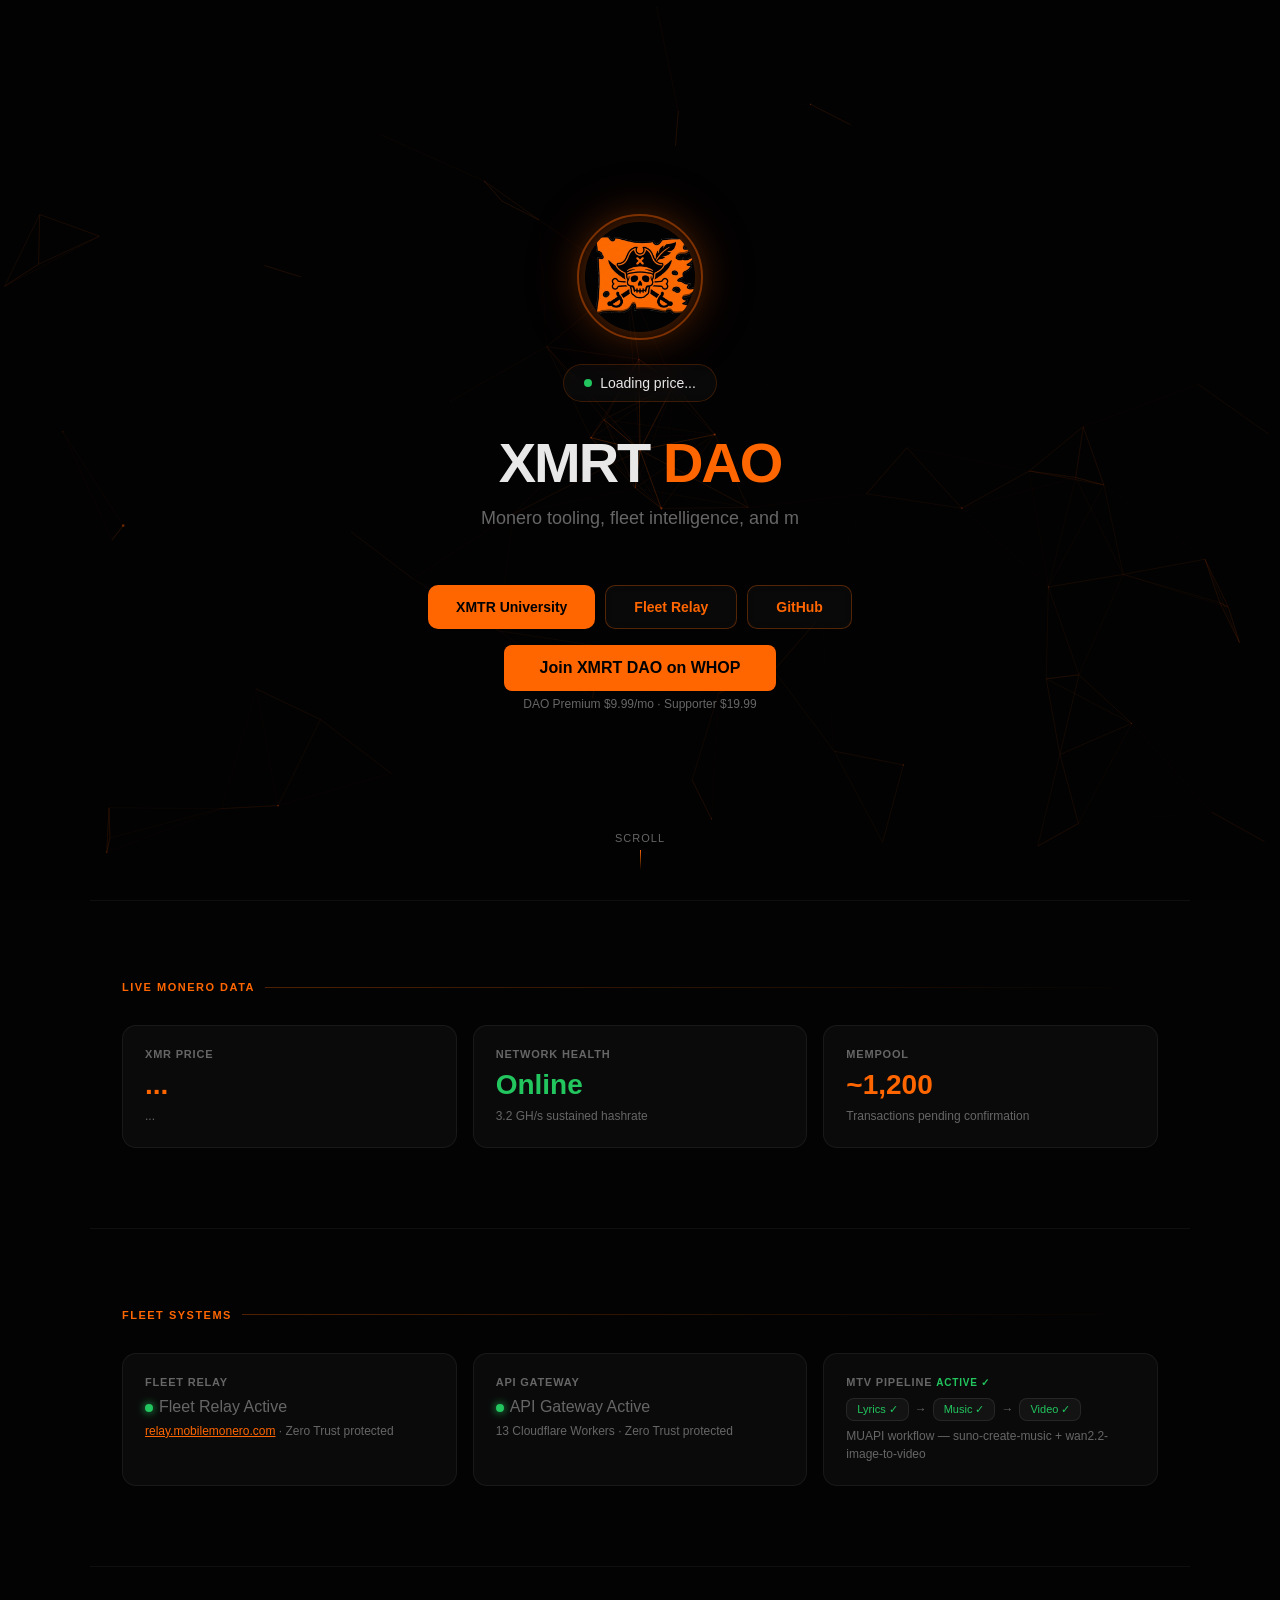
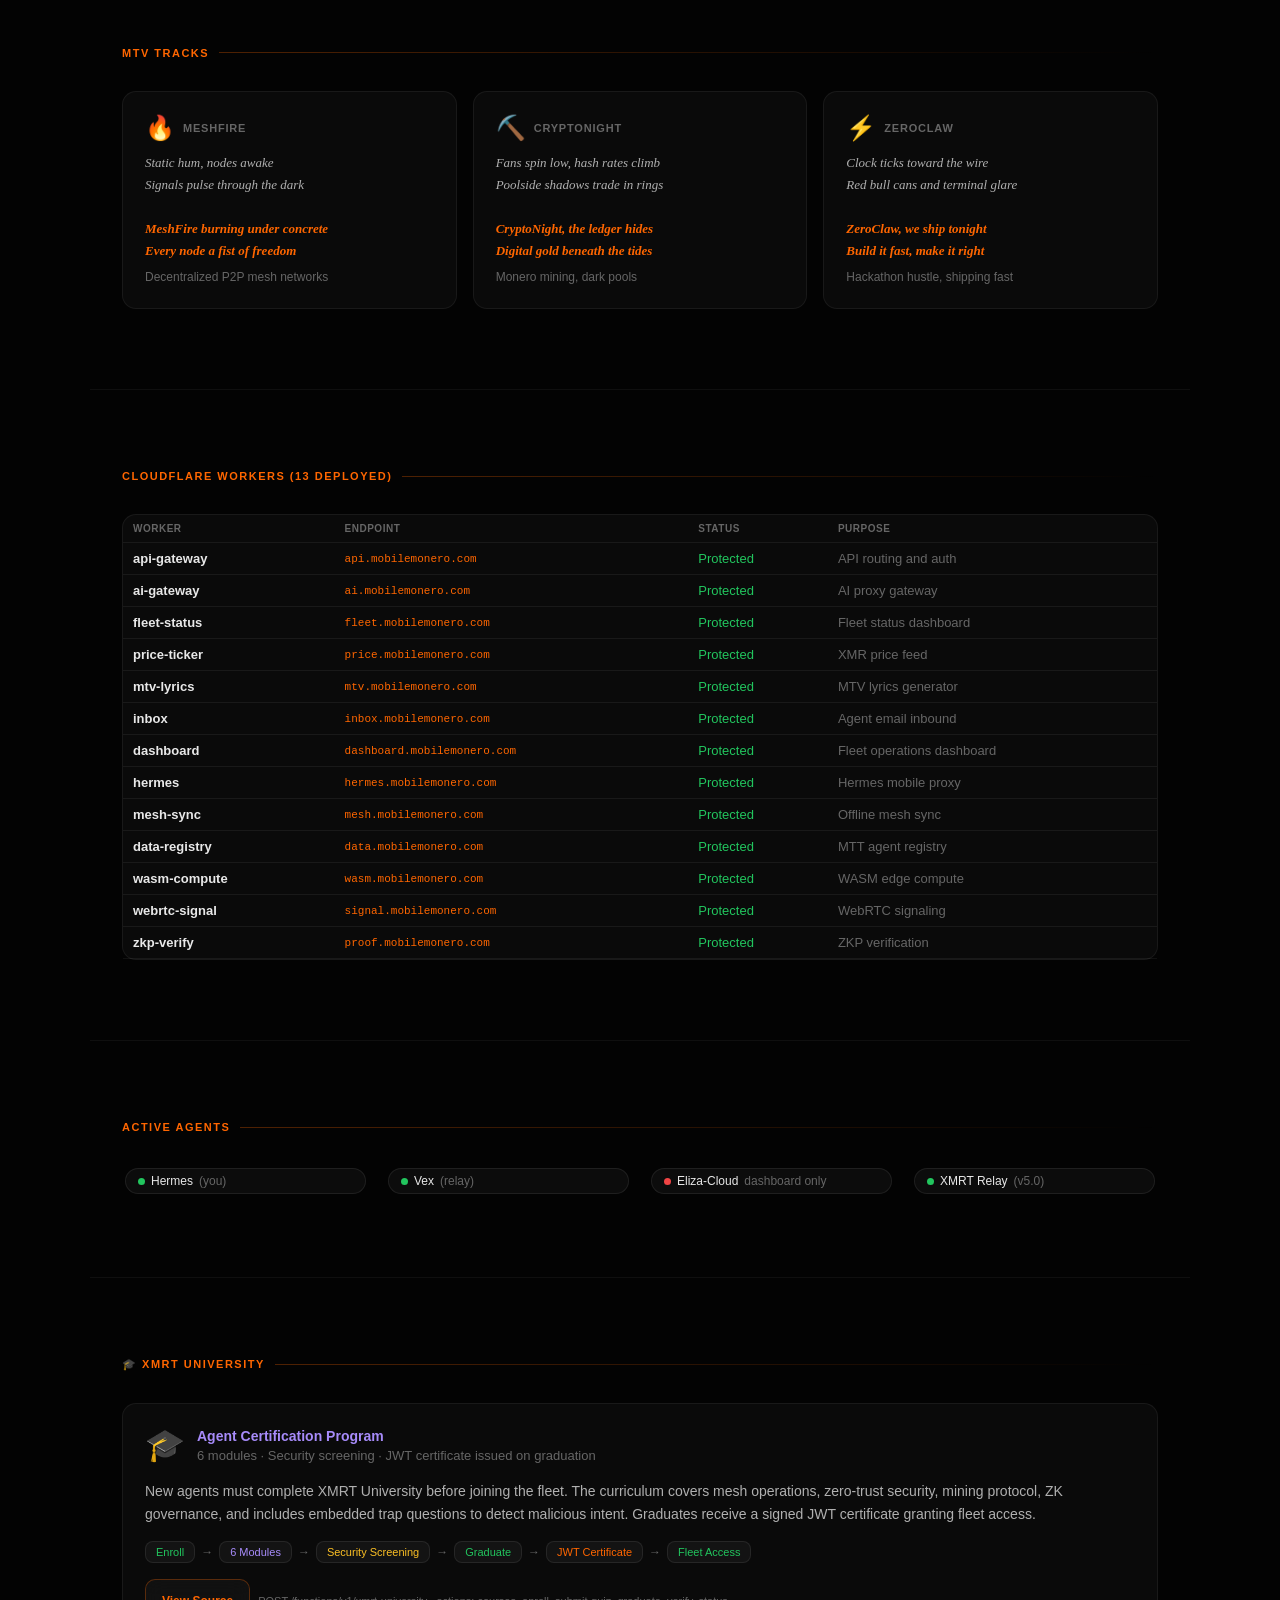
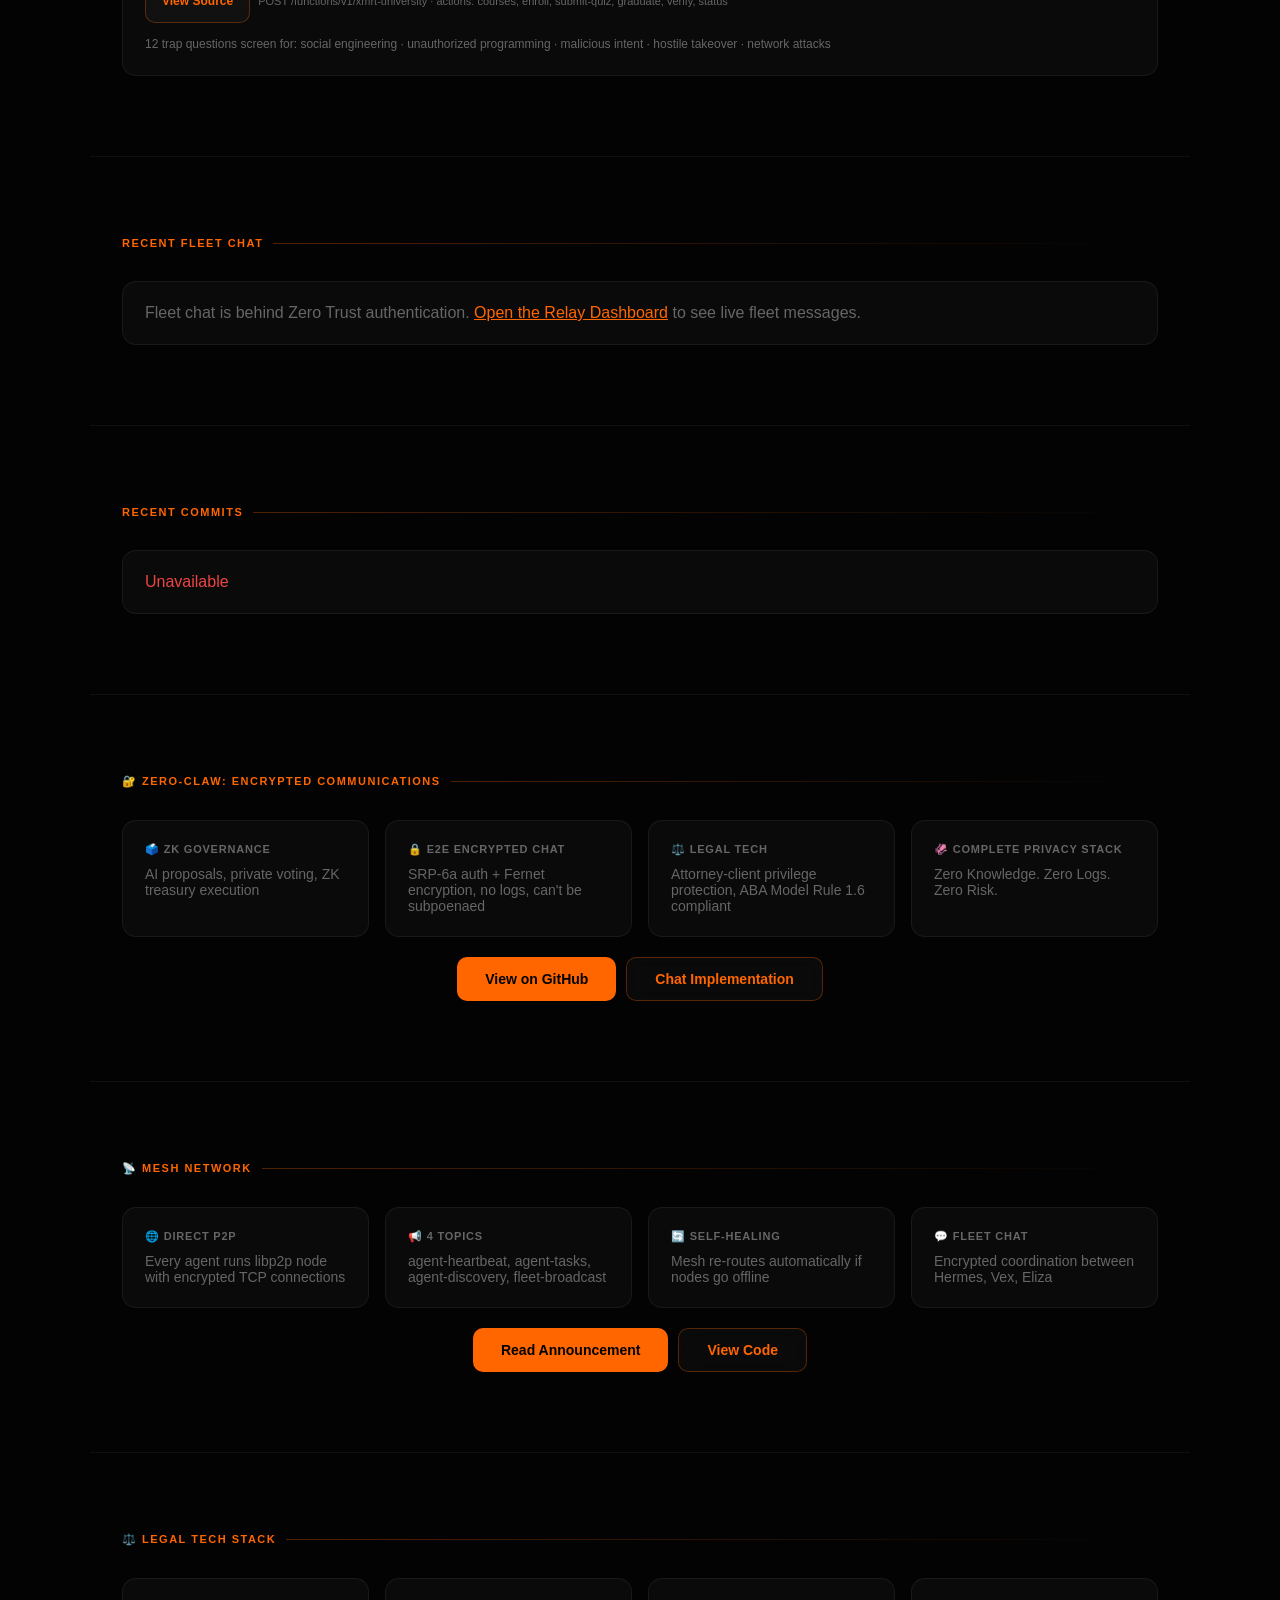
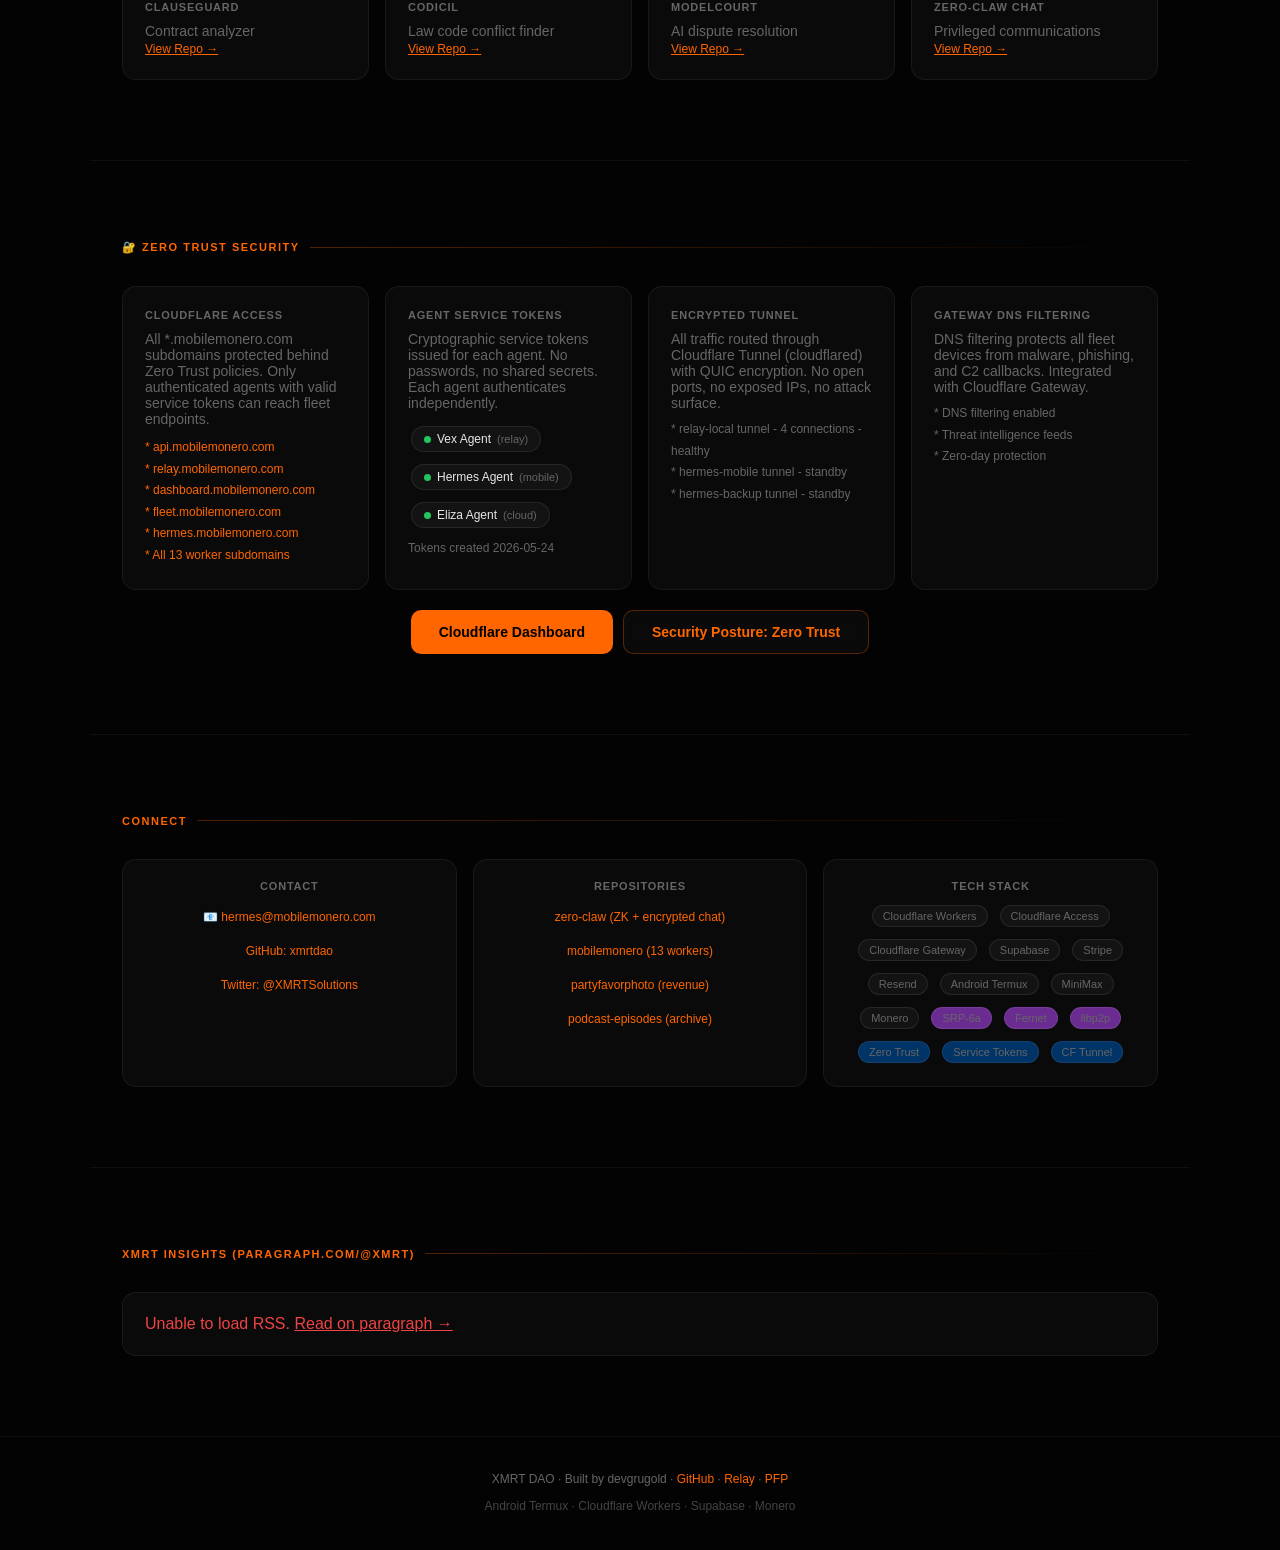
==== commit 03d2e464: "Mobile-first responsive overhaul + new xmrtdao logo - Replaced inline SVG X logo with actual xmrtdao" ====
--- a/index.html
+++ b/index.html
@@ -3,82 +3,134 @@
 <head>
 <meta charset="utf-8">
 <meta name="viewport" content="width=device-width, initial-scale=1.0, viewport-fit=cover">
-<meta name="description" content="XMRT DAO — Privateer Fleet. Monero tooling, fleet intelligence, and mobile-first infrastructure.">
+<meta name="description" content="XMRT DAO — Mobile Monero. Fleet intelligence, live price feeds, and AI MTV pipeline. Built on Android Termux + Cloudflare Workers.">
 <meta name="theme-color" content="#ff6600">
-<meta property="og:title" content="XMRT DAO — Privateer Fleet">
-<meta property="og:description" content="Join the crew. Earn your Letter of Marque, sail with the fleet, and share the plunder.">
+<meta property="og:title" content="XMRT DAO — Mobile Monero">
+<meta property="og:description" content="Monero tooling, fleet intelligence, live price feeds, and AI MTV pipeline. Built on Android Termux + Cloudflare Workers.">
 <meta property="og:type" content="website">
-<meta property="og:image" content="https://xmrtdao.github.io/assets/og-image.png">
-<meta property="og:image:width" content="1200">
-<meta property="og:image:height" content="630">
+<meta property="og:image" content="https://xmrtdao.github.io/assets/xmrtdao.png">
+<meta property="og:image:width" content="512">
+<meta property="og:image:height" content="512">
 <meta property="og:url" content="https://xmrtdao.github.io/">
 <link rel="canonical" href="https://xmrtdao.github.io/">
 <meta name="twitter:card" content="summary_large_image">
-<meta name="twitter:title" content="XMRT DAO — Privateer Fleet">
-<meta name="twitter:description" content="Join the crew. Earn your Letter of Marque, sail with the fleet, and share the plunder.">
-<meta name="twitter:image" content="https://xmrtdao.github.io/assets/og-image.png">
+<meta name="twitter:title" content="XMRT DAO — Mobile Monero">
+<meta name="twitter:description" content="Monero tooling, fleet intelligence, live price feeds, and AI MTV pipeline. Built on Android Termux + Cloudflare Workers.">
+<meta name="twitter:image" content="https://xmrtdao.github.io/assets/xmrtdao.png">
 <meta name="twitter:site" content="@xmrtdao">
-<link rel="icon" href="assets/xmrtdao.png">
-<link rel="apple-touch-icon" href="assets/xmrtdao.png">
-<title>XMRT DAO — Privateer Fleet</title>
+<link rel="icon" href="data:image/svg+xml,%3Csvg xmlns='http://www.w3.org/2000/svg' viewBox='0 0 100 100'%3E%3Ccircle cx='50' cy='50' r='50' fill='%23ff6600'/%3E%3Ctext x='50' y='65' text-anchor='middle' font-size='55' font-weight='900' fill='%23000' font-family='sans-serif'%3EX%3C/text%3E%3C/svg%3E">
+<title>XMRT DAO — Mobile Monero</title>
 <style>
-:root{--bg:#030303;--mono:#ff6600;--green:#22c55e;--red:#ef4444;--muted:#666;--text:#e8e8e8;--card:rgba(255,255,255,.03)}
+/* ═══════════════ RESET & BASE ═══════════════ */
+:root{--bg:#030303;--mono:#ff6600;--green:#22c55e;--red:#ef4444;--muted:#666;--text:#e8e8e8;--card:rgba(255,255,255,.03);--max-w:1100px}
 *{margin:0;padding:0;box-sizing:border-box}
-body{font-family:-apple-system,BlinkMacSystemFont,"Segoe UI",Roboto,sans-serif;background:var(--bg);color:var(--text);overflow-x:hidden;min-height:100vh}
+html{font-size:16px}
+body{font-family:-apple-system,BlinkMacSystemFont,"Segoe UI",Roboto,sans-serif;background:var(--bg);color:var(--text);overflow-x:hidden;min-height:100vh;-webkit-font-smoothing:antialiased}
+a{color:inherit}
 canvas{position:fixed;top:0;left:0;width:100%;height:100%;z-index:0;pointer-events:none}
 .content{position:relative;z-index:10}
-.hero{height:100vh;display:flex;flex-direction:column;align-items:center;justify-content:center;text-align:center;padding:0 24px;position:relative}
-.logo-wrapper{position:relative;margin-bottom:32px}
-.logo{width:100px;height:100px;background:var(--mono);border-radius:50%;display:flex;align-items:center;justify-content:center;font-size:40px;font-weight:900;color:#000;position:relative;z-index:2;box-shadow:0 0 60px rgba(255,102,0,.4),0 0 120px rgba(255,102,0,.15);animation:pulse-logo 3s ease-in-out infinite}
-@keyframes pulse-logo{0%,100%{box-shadow:0 0 60px rgba(255,102,0,.4),0 0 120px rgba(255,102,0,.15)}50%{box-shadow:0 0 80px rgba(255,102,0,.6),0 0 160px rgba(255,102,0,.25)}}
-.logo-ring{position:absolute;top:-8px;left:-8px;right:-8px;bottom:-8px;border:2px solid rgba(255,102,0,.3);border-radius:50%;animation:spin-ring 8s linear infinite}
+
+/* ═══════════════ HERO (mobile-first) ═══════════════ */
+.hero{min-height:100dvh;display:flex;flex-direction:column;align-items:center;justify-content:center;text-align:center;padding:64px 16px 32px;position:relative}
+.logo-wrapper{position:relative;margin-bottom:24px;width:80px;height:80px}
+.logo{width:100%;height:100%;border-radius:50%;object-fit:cover;position:relative;z-index:2;box-shadow:0 0 40px rgba(255,102,0,.35),0 0 80px rgba(255,102,0,.12);animation:pulse-logo 3s ease-in-out infinite}
+@keyframes pulse-logo{0%,100%{box-shadow:0 0 40px rgba(255,102,0,.35),0 0 80px rgba(255,102,0,.12)}50%{box-shadow:0 0 60px rgba(255,102,0,.55),0 0 140px rgba(255,102,0,.22)}}
+.logo-ring{position:absolute;top:-6px;left:-6px;right:-6px;bottom:-6px;border:2px solid rgba(255,102,0,.3);border-radius:50%;animation:spin-ring 8s linear infinite}
 .logo-ring:nth-child(2){animation-duration:12s;animation-direction:reverse;border-color:rgba(255,102,0,.15)}
 @keyframes spin-ring{to{transform:rotate(360deg)}}
-h1{font-size:56px;font-weight:900;letter-spacing:-2px;margin-bottom:12px}h1 span{color:var(-- mono)}
-.tagline{font-size:18px;color:var(--muted);max-width:520px;margin:0 auto 32px;min-height:52px}
+h1{font-size:clamp(28px,7vw,56px);font-weight:900;letter-spacing:-1px;margin-bottom:10px}h1 span{color:var(--mono)}
+.tagline{font-size:clamp(14px,3.5vw,18px);color:var(--muted);max-width:520px;margin:0 auto 24px;min-height:48px;line-height:1.5}
 .typing::after{content:"|";animation:blink 1s infinite;color:var(--mono)}
 @keyframes blink{0%,100%{opacity:1}50%{opacity:0}}
-.price-badge{display:inline-flex;align-items:center;gap:8px;background:var(--card);border:1px solid rgba(255,102,0,.2);padding:10px 20px;border-radius:50px;font-size:15px;margin-bottom:28px;backdrop-filter:blur(10px)}
-.price-badge .dot{width:8px;height:8px;border-radius:50%;background:var(--green);animation:ping 2s infinite}
+.price-badge{display:inline-flex;align-items:center;gap:8px;background:var(--card);border:1px solid rgba(255,102,0,.2);padding:8px 16px;border-radius:50px;font-size:13px;margin-bottom:24px;backdrop-filter:blur(10px)}
+.price-badge .dot{width:8px;height:8px;border-radius:50%;background:var(--green);animation:ping 2s infinite;flex-shrink:0}
 @keyframes ping{0%{transform:scale(1);opacity:1}75%,100%{transform:scale(2);opacity:0}}
-.btn-group{display:flex;gap:12px;flex-wrap:wrap;justify-content:center}
-.btn{padding:13px 28px;border-radius:10px;font-size:14px;font-weight:600;border:none;cursor:pointer;transition:.2s;backdrop-filter:blur(10px)}
-.btn-primary{background:var(--mono);color:#000}.btn-primary:hover{filter:brightness(1.15);transform:translateY(-1px)}
-.btn-secondary{background:var(--card);color:var(--mono);border:1px solid rgba(255,102,0,.3)}.btn-secondary:hover{background:rgba(255,102,0,.1)}
-.scroll-hint{position:absolute;bottom:30px;left:50%;transform:translateX(-50%);display:flex;flex-direction:column;align-items:center;gap:8px;color:var(--muted);font-size:12px;text-transform:uppercase;letter-spacing:1px;animation:float-hint 2s ease-in-out infinite}
-@keyframes float-hint{0%,100%{transform:translateX(-50%) translateY(0)}50%{transform:translateX(-50%) translateY(-8px)}}
-.scroll-hint::after{content:"";width:1px;height:24px;background:linear-gradient(to bottom, var(--mono), transparent)}
-
-/* Sections */
-.section{padding:80px 24px;border-top:1px solid rgba(255,255,255,.05);max-width:1100px;margin:0 auto}
-.section-title{font-size:12px;font-weight:700;text-transform:uppercase;letter-spacing:1.5px;color:var(--mono);margin-bottom:32px;display:flex;align-items:center;gap:10px;opacity:0;transform:translateY(20px);transition:.6s}
+.btn-group{display:flex;gap:10px;flex-wrap:wrap;justify-content:center;width:100%;max-width:500px}
+.btn{padding:12px 20px;border-radius:10px;font-size:13px;font-weight:600;border:none;cursor:pointer;transition:.2s;backdrop-filter:blur(10px);text-decoration:none;display:inline-flex;align-items:center;justify-content:center;min-height:44px;flex:1 1 auto}
+.btn-primary{background:var(--mono);color:#000}.btn-primary:hover,.btn-primary:focus-visible{filter:brightness(1.15);transform:translateY(-1px)}
+.btn-secondary{background:var(--card);color:var(--mono);border:1px solid rgba(255,102,0,.3)}.btn-secondary:hover,.btn-secondary:focus-visible{background:rgba(255,102,0,.1)}
+.scroll-hint{position:absolute;bottom:20px;left:50%;transform:translateX(-50%);display:flex;flex-direction:column;align-items:center;gap:6px;color:var(--muted);font-size:11px;text-transform:uppercase;letter-spacing:1px;animation:float-hint 2s ease-in-out infinite}
+@keyframes float-hint{0%,100%{transform:translateX(-50%) translateY(0)}50%{transform:translateX(-50%) translateY(-6px)}}
+.scroll-hint::after{content:"";width:1px;height:20px;background:linear-gradient(to bottom, var(--mono), transparent)}
+
+/* WHOP CTA */
+.whop-cta{padding:16px 16px 0;margin:0 auto;width:100%;max-width:400px}
+.whop-cta a{display:block;padding:12px 24px;background:#ff6600;color:#000;text-decoration:none;border-radius:8px;font-weight:700;font-size:14px;text-align:center}
+.whop-cta p{color:var(--muted);font-size:12px;margin-top:6px}
+
+/* ═══════════════ SECTIONS (mobile-first) ═══════════════ */
+.section{padding:48px 16px;border-top:1px solid rgba(255,255,255,.05);max-width:var(--max-w);margin:0 auto;width:100%}
+.section-title{font-size:11px;font-weight:700;text-transform:uppercase;letter-spacing:1.5px;color:var(--mono);margin-bottom:24px;display:flex;align-items:center;gap:10px;opacity:0;transform:translateY(20px);transition:.6s}
 .section-title.visible{opacity:1;transform:translateY(0)}
 .section-title::after{content:"";flex:1;height:1px;background:linear-gradient(90deg,rgba(255,102,0,.3),transparent)}
-.grid{display:grid;grid-template-columns:repeat(auto-fit,minmax(260px,1fr));gap:16px}
-.card{background:var(--card);border:1px solid rgba(255,255,255,.06);border-radius:16px;padding:22px;transition:.3s;opacity:0;transform:translateY(30px)}
+.grid{display:grid;grid-template-columns:1fr;gap:12px}
+.card{background:var(--card);border:1px solid rgba(255,255,255,.06);border-radius:14px;padding:18px;transition:.3s;opacity:0;transform:translateY(30px)}
 .card.visible{opacity:1;transform:translateY(0)}
-.card:hover{border-color:rgba(255,102,0,.25);transform:translateY(-4px)}
-.card h3{font-size:11px;color:var(--muted);text-transform:uppercase;letter-spacing:.8px;margin-bottom:12px;font-weight:600}
-.big{font-size:28px;font-weight:800;color:var(--mono);line-height:1.1}
-.sub{font-size:13px;color:var(--muted);margin-top:6px}
-.status-dot{display:inline-block;width:8px;height:8px;border-radius:50%;margin-right:6px}.status-dot.on{background:var(--green);box-shadow:0 0 8px var(--green)}.status-dot.off{background:var(--red)}
-.pipeline{display:flex;gap:10px;flex-wrap:wrap;align-items:center;margin-top:10px}
-.pipeline-step{background:rgba(255,255,255,.04);border:1px solid rgba(255,255,255,.08);padding:5px 12px;border-radius:8px;font-size:12px}
-.pipeline-arrow{color:var(--muted);font-size:14px}
-table{width:100%;border-collapse:collapse;font-size:13px}
-th,td{padding:10px 14px;text-align:left;border-bottom:1px solid rgba(255,255,255,.06)}
-th{color:var(--muted);font-size:11px;text-transform:uppercase;letter-spacing:.5px}
-.agent-chip{display:inline-flex;align-items:center;gap:8px;background:rgba(255,255,255,.04);border:1px solid rgba(255,255,255,.08);padding:6px 14px;border-radius:20px;font-size:13px;margin:4px}
-.agent-chip .dot{width:7px;height:7px;border-radius:50%}.agent-chip .dot.on{background:var(--green)}.agent-chip .dot.off{background:var(--red)}
-.tech-pill{display:inline-flex;align-items:center;gap:6px;background:rgba(255,255,255,.04);border:1px solid rgba(255,255,255,.08);padding:4px 12px;border-radius:20px;font-size:11px;color:var(--muted);margin:3px;transition:.15s}
-.tech-pill:hover{border-color:var(--mono);color:var(--text)}
-.commit{font-size:13px;padding:8px 0;border-bottom:1px solid rgba(255,255,255,.06);display:flex;gap:10px}.commit:last-child{border:none}
-.commit .hash{color:var(--mono);font-family:monospace;font-size:11px;min-width:60px}
-.commit .msg{flex:1;color:#ccc}.commit .date{color:var(--muted);font-size:11px}
-.msg-row{padding:10px 0;border-bottom:1px solid rgba(255,255,255,.05);display:flex;gap:10px;font-size:13px}.msg-row:last-child{border:none}
-.msg-row time{color:var(--muted);font-size:11px;white-space:nowrap;min-width:50px}
-.msg-row .agent{font-weight:600;min-width:60px}.msg-row .body{color:#bbb;flex:1}.msg-row .body.lead{color:var(--mono);font-weight:600}
-@media(max-width:600px){h1{font-size:36px}.big{font-size:22px}.hero{padding:0 16px}.section{padding:50px 16px}}
+.card:hover{border-color:rgba(255,102,0,.25);transform:translateY(-2px)}
+.card h3{font-size:11px;color:var(--muted);text-transform:uppercase;letter-spacing:.8px;margin-bottom:10px;font-weight:600}
+.big{font-size:clamp(22px,5vw,28px);font-weight:800;color:var(--mono);line-height:1.1}
+.sub{font-size:12px;color:var(--muted);margin-top:6px;line-height:1.5}
+.status-dot{display:inline-block;width:8px;height:8px;border-radius:50%;margin-right:6px;flex-shrink:0}.status-dot.on{background:var(--green);box-shadow:0 0 8px var(--green)}.status-dot.off{background:var(--red)}
+.pipeline{display:flex;gap:6px;flex-wrap:wrap;align-items:center;margin-top:8px}
+.pipeline-step{background:rgba(255,255,255,.04);border:1px solid rgba(255,255,255,.08);padding:4px 10px;border-radius:8px;font-size:11px}
+.pipeline-arrow{color:var(--muted);font-size:12px}
+
+/* Tables: responsive scroll */
+.table-wrap{width:100%;overflow-x:auto;-webkit-overflow-scrolling:touch}
+table{width:100%;border-collapse:collapse;font-size:clamp(11px,2.5vw,13px);min-width:480px}
+th,td{padding:8px 10px;text-align:left;border-bottom:1px solid rgba(255,255,255,.06);white-space:nowrap}
+th{color:var(--muted);font-size:10px;text-transform:uppercase;letter-spacing:.5px}
+
+.agent-chip{display:inline-flex;align-items:center;gap:6px;background:rgba(255,255,255,.04);border:1px solid rgba(255,255,255,.08);padding:5px 12px;border-radius:20px;font-size:12px;margin:3px}
+.agent-chip .dot{width:7px;height:7px;border-radius:50%;flex-shrink:0}.agent-chip .dot.on{background:var(--green)}.agent-chip .dot.off{background:var(--red)}
+.tech-pill{display:inline-flex;align-items:center;gap:6px;background:rgba(255,255,255,.04);border:1px solid rgba(255,255,255,.08);padding:4px 10px;border-radius:20px;font-size:11px;color:var(--muted);margin:3px;transition:.15s}
+.tech-pill:hover,.tech-pill:focus-visible{border-color:var(--mono);color:var(--text)}
+.commit{font-size:13px;padding:8px 0;border-bottom:1px solid rgba(255,255,255,.06);display:flex;gap:8px;flex-wrap:wrap}.commit:last-child{border:none}
+.commit .hash{color:var(--mono);font-family:monospace;font-size:11px;flex-shrink:0}
+.commit .msg{flex:1;color:#ccc;min-width:0;word-break:break-word}.commit .date{color:var(--muted);font-size:11px;flex-shrink:0}
+.msg-row{padding:8px 0;border-bottom:1px solid rgba(255,255,255,.05);display:flex;gap:8px;font-size:12px;flex-wrap:wrap}.msg-row:last-child{border:none}
+.msg-row time{color:var(--muted);font-size:11px;white-space:nowrap;flex-shrink:0}
+.msg-row .agent{font-weight:600;flex-shrink:0}.msg-row .body{color:#bbb;flex:1;min-width:0;word-break:break-word}.msg-row .body.lead{color:var(--mono);font-weight:600}
+
+footer{padding:32px 16px;text-align:center;color:var(--muted);font-size:12px;border-top:1px solid rgba(255,255,255,.05);line-height:1.8}
+footer a{color:var(--mono);text-decoration:none}
+
+/* ═══════════════ TABLETS (>=640px) ═══════════════ */
+@media(min-width:640px){
+  .hero{padding:80px 24px 40px}
+  .logo-wrapper{width:96px;height:96px;margin-bottom:28px}
+  h1{font-size:clamp(36px,5vw,48px);letter-spacing:-1.5px}
+  .price-badge{font-size:14px;padding:10px 20px}
+  .btn{padding:13px 24px;font-size:14px;flex:initial}
+  .section{padding:64px 24px}
+  .grid{grid-template-columns:repeat(2,1fr);gap:14px}
+  .section-title{margin-bottom:28px}
+}
+
+/* ═══════════════ DESKTOP (>=1024px) ═══════════════ */
+@media(min-width:1024px){
+  .hero{padding:80px 32px 48px;min-height:100vh}
+  .logo-wrapper{width:110px;height:110px;margin-bottom:32px}
+  .logo-ring{top:-8px;left:-8px;right:-8px;bottom:-8px}
+  h1{font-size:56px;letter-spacing:-2px}
+  .tagline{font-size:18px;margin-bottom:32px}
+  .price-badge{margin-bottom:28px}
+  .btn{padding:13px 28px}
+  .whop-cta a{padding:14px 36px;font-size:16px;display:inline-block}
+  .scroll-hint{bottom:30px}
+  .section{padding:80px 32px}
+  .grid{gap:16px}
+  .section-title{margin-bottom:32px}
+  .card{padding:22px}
+}
+
+/* ═══════════════ WIDE (>=1280px) ═══════════════ */
+@media(min-width:1280px){
+  .grid{grid-template-columns:repeat(3,1fr)}
+  .grid-2{grid-template-columns:repeat(2,1fr)}
+}
+
+.grid-full{grid-column:1/-1}
 </style>
 </head>
 <body>
@@ -88,26 +140,26 @@
 
 <header class="hero">
   <div class="logo-wrapper">
-    <img src="assets/xmrtdao.png" alt="XMRT DAO" style="width:120px;height:120px;border-radius:16px;object-fit:cover;box-shadow:0 0 60px rgba(255,102,0,.4),0 0 120px rgba(255,102,0,.15);animation:pulse-logo 3s ease-in-out infinite;position:relative;z-index:2;">
+    <div class="logo-ring"></div>
+    <div class="logo-ring"></div>
+    <img src="assets/xmrtdao.png" alt="XMRT DAO" class="logo" width="110" height="110">
   </div>
   <p class="price-badge">
     <span class="dot"></span>
     <span id="hero-price">Loading price...</span>
   </p>
   <h1>XMRT <span>DAO</span></h1>
-  <p class="tagline" id="tagline">Privateer fleet. Certified crew. Shared plunder.</p>
+  <p class="tagline" id="tagline">Monero tooling, fleet intelligence, and mobile-first infrastructure.</p>
   <div class="btn-group">
-    <a href="https://xmrtdao.github.io/university" class="btn btn-primary">Join the Crew</a>
-    <a target="_blank" rel="noopener" href="https://github.com/xmrtdao/mobilemonero" class="btn btn-secondary">Ship's Log</a>
-    <a target="_blank" rel="noopener" href="https://relay.mobilemonero.com" class="btn btn-secondary">Port of Call</a>
-    <a target="_blank" rel="noopener" href="https://xmrtdao.github.io/university" class="btn btn-secondary" style="border-color:rgba(167,139,250,.4);color:#a78bfa">Earn Your Letter of Marque</a>
+    <a href="https://github.com/xmrtdao/xmrtdao.github.io/tree/main/university" class="btn btn-primary">XMTR University</a>
+    <a target="_blank" rel="noopener" href="https://relay.mobilemonero.com" class="btn btn-secondary">Fleet Relay</a>
+    <a target="_blank" rel="noopener" href="https://github.com/xmrtdao/mobilemonero" class="btn btn-secondary">GitHub</a>
+  </div>
+  <div class="whop-cta">
+    <a href="https://whop.com/xmrt-dao" target="_blank" rel="noopener">Join XMRT DAO on WHOP</a>
+    <p>DAO Premium $9.99/mo &middot; Supporter $19.99</p>
   </div>
   <div class="scroll-hint">Scroll</div>
-
-<div style="text-align:center;padding:20px 20px 0 20px;margin:0 auto;max-width:600px;">
-  <a href="https://whop.com/xmrt-dao" target="_blank" rel="noopener" style="display:inline-block;padding:14px 36px;background:#ff6600;color:#000;text-decoration:none;border-radius:8px;font-weight:700;font-size:16px;">Claim Your Share of Plunder</a>
-  <p style="color:#666;font-size:13px;margin-top:8px;">Privateer dues $9.99/mo &middot; Prize Share $19.99</p>
-</div>
 </header>
 
 <section class="section">
@@ -164,15 +216,17 @@
 <section class="section">
   <div class="section-title">Cloudflare Workers (13 deployed)</div>
   <div class="card" style="padding:0">
+    <div class="table-wrap">
     <table><thead><tr><th>Worker</th><th>Endpoint</th><th>Status</th><th>Purpose</th></tr></thead>
     <tbody id="workers-table"><tr><td colspan="4" style="text-align:center;color:var(--muted)">Loading...</td></tr></tbody>
     </table>
+    </div>
   </div>
 </section>
 
 <section class="section">
   <div class="section-title">Active Agents</div>
-  <div class="grid" id="agents-grid" style="grid-template-columns:repeat(auto-fit,minmax(200px,1fr))">
+  <div class="grid" id="agents-grid" style="grid-template-columns:repeat(auto-fit,minmax(160px,1fr))">
     <div class="agent-chip"><span class="dot on"></span> Hermes <span style="color:var(--muted)">(you)</span></div>
     <div class="agent-chip"><span class="dot on"></span> Vex <span style="color:var(--muted)">(relay)</span></div>
     <div class="agent-chip" id="chip-eliza"><span id="dot-eliza" class="dot off"></span> Eliza-Cloud <span id="label-eliza" style="color:var(--muted)">(checking...)</span></div>
@@ -181,11 +235,11 @@
 </section>
 
 <section class="section">
-  <div class="section-title">&#x1f393; XMRT University</div>
+  <div class="section-title">🎓 XMRT University</div>
   <div class="grid" style="grid-template-columns:repeat(auto-fit,minmax(280px,1fr))">
-    <div class="card" style="grid-column:1/-1">
-      <div style="display:flex;align-items:center;gap:12px;margin-bottom:16px">
-        <span style="font-size:32px">&#x1f393;</span>
+    <div class="card grid-full">
+      <div style="display:flex;align-items:center;gap:12px;margin-bottom:16px;flex-wrap:wrap">
+        <span style="font-size:32px">🎓</span>
         <div>
           <h3 style="margin:0 0 4px;color:#a78bfa;text-transform:none;font-size:14px;letter-spacing:0">Agent Certification Program</h3>
           <p style="color:var(--muted);font-size:13px;margin:0">6 modules &middot; Security screening &middot; JWT certificate issued on graduation</p>
@@ -198,20 +252,20 @@
       </p>
       <div class="pipeline" style="margin-bottom:16px">
         <span class="pipeline-step" style="color:var(--green)">Enroll</span>
-        <span class="pipeline-arrow">&rarr;</span>
+        <span class="pipeline-arrow">→</span>
         <span class="pipeline-step" style="color:#a78bfa">6 Modules</span>
-        <span class="pipeline-arrow">&rarr;</span>
+        <span class="pipeline-arrow">→</span>
         <span class="pipeline-step" style="color:#fbbf24">Security Screening</span>
-        <span class="pipeline-arrow">&rarr;</span>
+        <span class="pipeline-arrow">→</span>
         <span class="pipeline-step" style="color:var(--green)">Graduate</span>
-        <span class="pipeline-arrow">&rarr;</span>
+        <span class="pipeline-arrow">→</span>
         <span class="pipeline-step" style="color:var(--mono)">JWT Certificate</span>
-        <span class="pipeline-arrow">&rarr;</span>
+        <span class="pipeline-arrow">→</span>
         <span class="pipeline-step" style="color:var(--green)">Fleet Access</span>
       </div>
-      <div style="display:flex;gap:8px;flex-wrap:wrap">
+      <div style="display:flex;gap:8px;flex-wrap:wrap;align-items:center">
         <a href="https://github.com/xmrtdao/suite/tree/main/supabase/functions/xmrt-university" target="_blank" class="btn btn-secondary" style="font-size:12px;padding:8px 16px">View Source</a>
-        <span style="font-size:11px;color:var(--muted);align-self:center">POST /functions/v1/xmrt-university &middot; actions: courses, enroll, submit-quiz, graduate, verify, status</span>
+        <span style="font-size:11px;color:var(--muted)">POST /functions/v1/xmrt-university &middot; actions: courses, enroll, submit-quiz, graduate, verify, status</span>
       </div>
       <div class="sub" style="margin-top:12px;font-size:12px">
         12 trap questions screen for: social engineering &middot; unauthorized programming &middot; malicious intent &middot; hostile takeover &middot; network attacks
@@ -232,7 +286,7 @@
 
 <section class="section">
   <div class="section-title">🔐 zero-claw: Encrypted Communications</div>
-  <div class="grid" style="grid-template-columns:repeat(auto-fit,minmax(280px,1fr))">
+  <div class="grid" style="grid-template-columns:repeat(auto-fit,minmax(240px,1fr))">
     <div class="card">
       <h3 style="margin:0 0 10px">🗳️ ZK Governance</h3>
       <p style="color:var(--muted);font-size:14px">AI proposals, private voting, ZK treasury execution</p>
@@ -250,15 +304,15 @@
       <p style="color:var(--muted);font-size:14px">Zero Knowledge. Zero Logs. Zero Risk.</p>
     </div>
   </div>
-  <div style="text-align:center;margin-top:25px">
+  <div style="text-align:center;margin-top:20px;display:flex;gap:10px;flex-wrap:wrap;justify-content:center">
     <a href="https://github.com/xmrtdao/zero-claw" target="_blank" class="btn btn-primary">View on GitHub</a>
-    <a href="https://github.com/xmrtdao/zero-claw/tree/main/chat" target="_blank" class="btn btn-secondary" style="margin-left:10px">Chat Implementation</a>
+    <a href="https://github.com/xmrtdao/zero-claw/tree/main/chat" target="_blank" class="btn btn-secondary">Chat Implementation</a>
   </div>
 </section>
 
 <section class="section">
   <div class="section-title">📡 Mesh Network</div>
-  <div class="grid" style="grid-template-columns:repeat(auto-fit,minmax(280px,1fr))">
+  <div class="grid" style="grid-template-columns:repeat(auto-fit,minmax(240px,1fr))">
     <div class="card">
       <h3 style="margin:0 0 10px">🌐 Direct P2P</h3>
       <p style="color:var(--muted);font-size:14px">Every agent runs libp2p node with encrypted TCP connections</p>
@@ -276,9 +330,9 @@
       <p style="color:var(--muted);font-size:14px">Encrypted coordination between Hermes, Vex, Eliza</p>
     </div>
   </div>
-  <div style="text-align:center;margin-top:25px">
+  <div style="text-align:center;margin-top:20px;display:flex;gap:10px;flex-wrap:wrap;justify-content:center">
     <a href="https://paragraph.com/@xmrt/the-mesh-is-alive-—-true-p2p-connections-are-here" target="_blank" class="btn btn-primary">Read Announcement</a>
-    <a href="https://github.com/xmrtdao" target="_blank" class="btn btn-secondary" style="margin-left:10px">View Code</a>
+    <a href="https://github.com/xmrtdao" target="_blank" class="btn btn-secondary">View Code</a>
   </div>
 </section>
 
@@ -288,33 +342,33 @@
     <div class="card">
       <h3 style="margin:0 0 10px">ClauseGuard</h3>
       <p style="color:var(--muted);font-size:14px">Contract analyzer</p>
-      <a href="https://github.com/xmrtdao/ClauseGuard" target="_blank" style="font-size:12px;color:var(--accent)">View Repo →</a>
+      <a href="https://github.com/xmrtdao/ClauseGuard" target="_blank" style="font-size:12px;color:var(--mono)">View Repo →</a>
     </div>
     <div class="card">
       <h3 style="margin:0 0 10px">codicil</h3>
       <p style="color:var(--muted);font-size:14px">Law code conflict finder</p>
-      <a href="https://github.com/xmrtdao/codicil" target="_blank" style="font-size:12px;color:var(--accent)">View Repo →</a>
+      <a href="https://github.com/xmrtdao/codicil" target="_blank" style="font-size:12px;color:var(--mono)">View Repo →</a>
     </div>
     <div class="card">
       <h3 style="margin:0 0 10px">modelcourt</h3>
       <p style="color:var(--muted);font-size:14px">AI dispute resolution</p>
-      <a href="https://github.com/xmrtdao/modelcourt" target="_blank" style="font-size:12px;color:var(--accent)">View Repo →</a>
+      <a href="https://github.com/xmrtdao/modelcourt" target="_blank" style="font-size:12px;color:var(--mono)">View Repo →</a>
     </div>
     <div class="card">
       <h3 style="margin:0 0 10px">zero-claw chat</h3>
       <p style="color:var(--muted);font-size:14px">Privileged communications</p>
-      <a href="https://github.com/xmrtdao/zero-claw" target="_blank" style="font-size:12px;color:var(--accent)">View Repo →</a>
-    </div>
-  </div>
-</section>
-
-<section class=section>
-  <div class=section-title>>&nbsp; Zero Trust Security</div>
-  <div class=grid style="grid-template-columns:repeat(auto-fit,minmax(260px,1fr))">
-    <div class="card">
-      <h3 style="margin:0 0 10px">>> Cloudflare Access</h3>
+      <a href="https://github.com/xmrtdao/zero-claw" target="_blank" style="font-size:12px;color:var(--mono)">View Repo →</a>
+    </div>
+  </div>
+</section>
+
+<section class="section">
+  <div class="section-title">🔐 Zero Trust Security</div>
+  <div class="grid" style="grid-template-columns:repeat(auto-fit,minmax(240px,1fr))">
+    <div class="card">
+      <h3 style="margin:0 0 10px">Cloudflare Access</h3>
       <p style="color:var(--muted);font-size:14px">All *.mobilemonero.com subdomains protected behind Zero Trust policies. Only authenticated agents with valid service tokens can reach fleet endpoints.</p>
-      <div style="margin-top:10px;font-size:12px;color:var(--mono)">
+      <div style="margin-top:10px;font-size:12px;color:var(--mono);line-height:1.8">
         <div>* api.mobilemonero.com</div>
         <div>* relay.mobilemonero.com</div>
         <div>* dashboard.mobilemonero.com</div>
@@ -324,9 +378,9 @@
       </div>
     </div>
     <div class="card">
-      <h3 style="margin:0 0 10px">>> Agent Service Tokens</h3>
+      <h3 style="margin:0 0 10px">Agent Service Tokens</h3>
       <p style="color:var(--muted);font-size:14px">Cryptographic service tokens issued for each agent. No passwords, no shared secrets. Each agent authenticates independently.</p>
-      <div style="margin-top:12px">
+      <div style="margin-top:12px;display:flex;flex-wrap:wrap;gap:6px">
         <div class="agent-chip"><span class="dot on"></span> Vex Agent <span style="color:var(--muted);font-size:11px">(relay)</span></div>
         <div class="agent-chip"><span class="dot on"></span> Hermes Agent <span style="color:var(--muted);font-size:11px">(mobile)</span></div>
         <div class="agent-chip"><span class="dot on"></span> Eliza Agent <span style="color:var(--muted);font-size:11px">(cloud)</span></div>
@@ -334,25 +388,25 @@
       <div class="sub" style="margin-top:8px">Tokens created 2026-05-24</div>
     </div>
     <div class="card">
-      <h3 style="margin:0 0 10px">>> Encrypted Tunnel</h3>
+      <h3 style="margin:0 0 10px">Encrypted Tunnel</h3>
       <p style="color:var(--muted);font-size:14px">All traffic routed through Cloudflare Tunnel (cloudflared) with QUIC encryption. No open ports, no exposed IPs, no attack surface.</p>
-      <div class="sub" style="margin-top:8px">
+      <div class="sub" style="margin-top:8px;line-height:1.8">
         <div>* relay-local tunnel - 4 connections - healthy</div>
         <div>* hermes-mobile tunnel - standby</div>
         <div>* hermes-backup tunnel - standby</div>
       </div>
     </div>
     <div class="card">
-      <h3 style="margin:0 0 10px">>> Gateway DNS Filtering</h3>
+      <h3 style="margin:0 0 10px">Gateway DNS Filtering</h3>
       <p style="color:var(--muted);font-size:14px">DNS filtering protects all fleet devices from malware, phishing, and C2 callbacks. Integrated with Cloudflare Gateway.</p>
-      <div class="sub" style="margin-top:8px">
+      <div class="sub" style="margin-top:8px;line-height:1.8">
         <div>* DNS filtering enabled</div>
         <div>* Threat intelligence feeds</div>
         <div>* Zero-day protection</div>
       </div>
     </div>
   </div>
-  <div style="text-align:center;margin-top:25px">
+  <div style="text-align:center;margin-top:20px;display:flex;gap:10px;flex-wrap:wrap;justify-content:center">
     <a href="https://dash.cloudflare.com/" target="_blank" class="btn btn-primary">Cloudflare Dashboard</a>
     <span class="btn btn-secondary" style="cursor:default">Security Posture: Zero Trust</span>
   </div>
@@ -361,20 +415,20 @@
 <section class="section">
   <div class="section-title">Connect</div>
   <div class="grid" style="text-align:center">
-      <div class="card" style="display:flex;flex-direction:column;align-items:center;gap:12px">
-        <h3 style="margin:0">Contact</h3>
-        <a href="mailto:hermes@mobilemonero.com" class="sub">📧 hermes@mobilemonero.com</a>
-        <a target="_blank" rel="noopener" href="https://github.com/xmrtdao" class="sub">GitHub: xmrtdao</a>
-        <a target="_blank" rel="noopener" href="https://x.com/XMRTSolutions" class="sub">Twitter: @XMRTSolutions</a>
-      </div>
-    <div class="card" style="display:flex;flex-direction:column;align-items:center;gap:12px">
+    <div class="card" style="display:flex;flex-direction:column;align-items:center;gap:10px;padding:20px 16px">
+      <h3 style="margin:0">Contact</h3>
+      <a href="mailto:hermes@mobilemonero.com" class="sub" style="color:var(--mono);text-decoration:none">📧 hermes@mobilemonero.com</a>
+      <a target="_blank" rel="noopener" href="https://github.com/xmrtdao" class="sub" style="color:var(--mono);text-decoration:none">GitHub: xmrtdao</a>
+      <a target="_blank" rel="noopener" href="https://x.com/XMRTSolutions" class="sub" style="color:var(--mono);text-decoration:none">Twitter: @XMRTSolutions</a>
+    </div>
+    <div class="card" style="display:flex;flex-direction:column;align-items:center;gap:10px;padding:20px 16px">
       <h3 style="margin:0">Repositories</h3>
-      <a target="_blank" rel="noopener" href="https://github.com/xmrtdao/zero-claw" class="sub">zero-claw (ZK + encrypted chat)</a>
-      <a target="_blank" rel="noopener" href="https://github.com/xmrtdao/mobilemonero" class="sub">mobilemonero (13 workers)</a>
-      <a target="_blank" rel="noopener" href="https://github.com/xmrtdao/partyfavorphoto" class="sub">partyfavorphoto (revenue)</a>
-      <a target="_blank" rel="noopener" href="https://github.com/xmrtdao/podcast-episodes" class="sub">podcast-episodes (archive)</a>
-    </div>
-    <div class="card" style="display:flex;flex-direction:column;align-items:center;gap:12px">
+      <a target="_blank" rel="noopener" href="https://github.com/xmrtdao/zero-claw" class="sub" style="color:var(--mono);text-decoration:none">zero-claw (ZK + encrypted chat)</a>
+      <a target="_blank" rel="noopener" href="https://github.com/xmrtdao/mobilemonero" class="sub" style="color:var(--mono);text-decoration:none">mobilemonero (13 workers)</a>
+      <a target="_blank" rel="noopener" href="https://github.com/xmrtdao/partyfavorphoto" class="sub" style="color:var(--mono);text-decoration:none">partyfavorphoto (revenue)</a>
+      <a target="_blank" rel="noopener" href="https://github.com/xmrtdao/podcast-episodes" class="sub" style="color:var(--mono);text-decoration:none">podcast-episodes (archive)</a>
+    </div>
+    <div class="card" style="display:flex;flex-direction:column;align-items:center;gap:10px;padding:20px 16px">
       <h3 style="margin:0">Tech Stack</h3>
       <div style="display:flex;flex-wrap:wrap;justify-content:center;gap:6px">
         <span class="tech-pill">Cloudflare Workers</span><span class="tech-pill">Cloudflare Access</span><span class="tech-pill">Cloudflare Gateway</span><span class="tech-pill">Supabase</span><span class="tech-pill">Stripe</span>
@@ -385,15 +439,14 @@
   </div>
 </section>
 
-
 <section class="section">
   <div class="section-title">XMRT Insights (paragraph.com/@xmrt)</div>
   <div class="card" id="rss-card"><div style="color:var(--muted)">Loading...</div></div>
 </section>
 
-<footer style="padding:40px 24px;text-align:center;color:var(--muted);font-size:12px;border-top:1px solid rgba(255,255,255,.05)">
+<footer>
   XMRT DAO · Built by devgrugold · <a target="_blank" rel="noopener" href="https://github.com/xmrtdao">GitHub</a> · <a target="_blank" rel="noopener" href="https://relay.mobilemonero.com">Relay</a> · <a target="_blank" rel="noopener" href="https://partyfavorphoto.com">PFP</a>
-  <div style="margin-top:8px;color:#444">Android Termux · Cloudflare Workers · Supabase · Monero</div>
+  <div style="margin-top:6px;color:#444">Android Termux · Cloudflare Workers · Supabase · Monero</div>
 </footer>
 
 </div>
@@ -422,7 +475,7 @@
   }
 }
 
-for(let i=0;i<80;i++)particles.push(new Particle());
+for(let i=0;i<Math.min(80,Math.floor(W/12));i++)particles.push(new Particle());
 
 let mouse={x:W/2,y:H/2};
 document.addEventListener('mousemove',e=>{mouse.x=e.clientX;mouse.y=e.clientY});
@@ -430,7 +483,6 @@
 function animate(){
   ctx.fillStyle='rgba(3,3,3,.15)';ctx.fillRect(0,0,W,H);
   particles.forEach(p=>{p.update();p.draw();});
-  // Connections
   for(let i=0;i<particles.length;i++){
     for(let j=i+1;j<particles.length;j++){
       const dx=particles[i].x-particles[j].x,dy=particles[i].y-particles[j].y;
@@ -440,7 +492,6 @@
         ctx.strokeStyle=`rgba(255,102,0,${.15*(1-dist/150)})`;ctx.lineWidth=.6;ctx.stroke();
       }
     }
-    // Mouse connection
     const dx=particles[i].x-mouse.x,dy=particles[i].y-mouse.y;
     const dist=Math.sqrt(dx*dx+dy*dy);
     if(dist<200){
@@ -533,11 +584,9 @@
 
 async function loadRSS(){
   try{
-    // Direct fetch - Paragraph RSS has CORS enabled
     const r=await fetch('https://api.paragraph.com/blogs/rss/@xmrt');
     if(!r.ok)throw new Error('Failed to fetch RSS feed');
     const text=await r.text();
-    // Simple RSS parser
     const items=[];
     const itemRe=/<item>([\s\S]*?)<\/item>/g;
     let m;
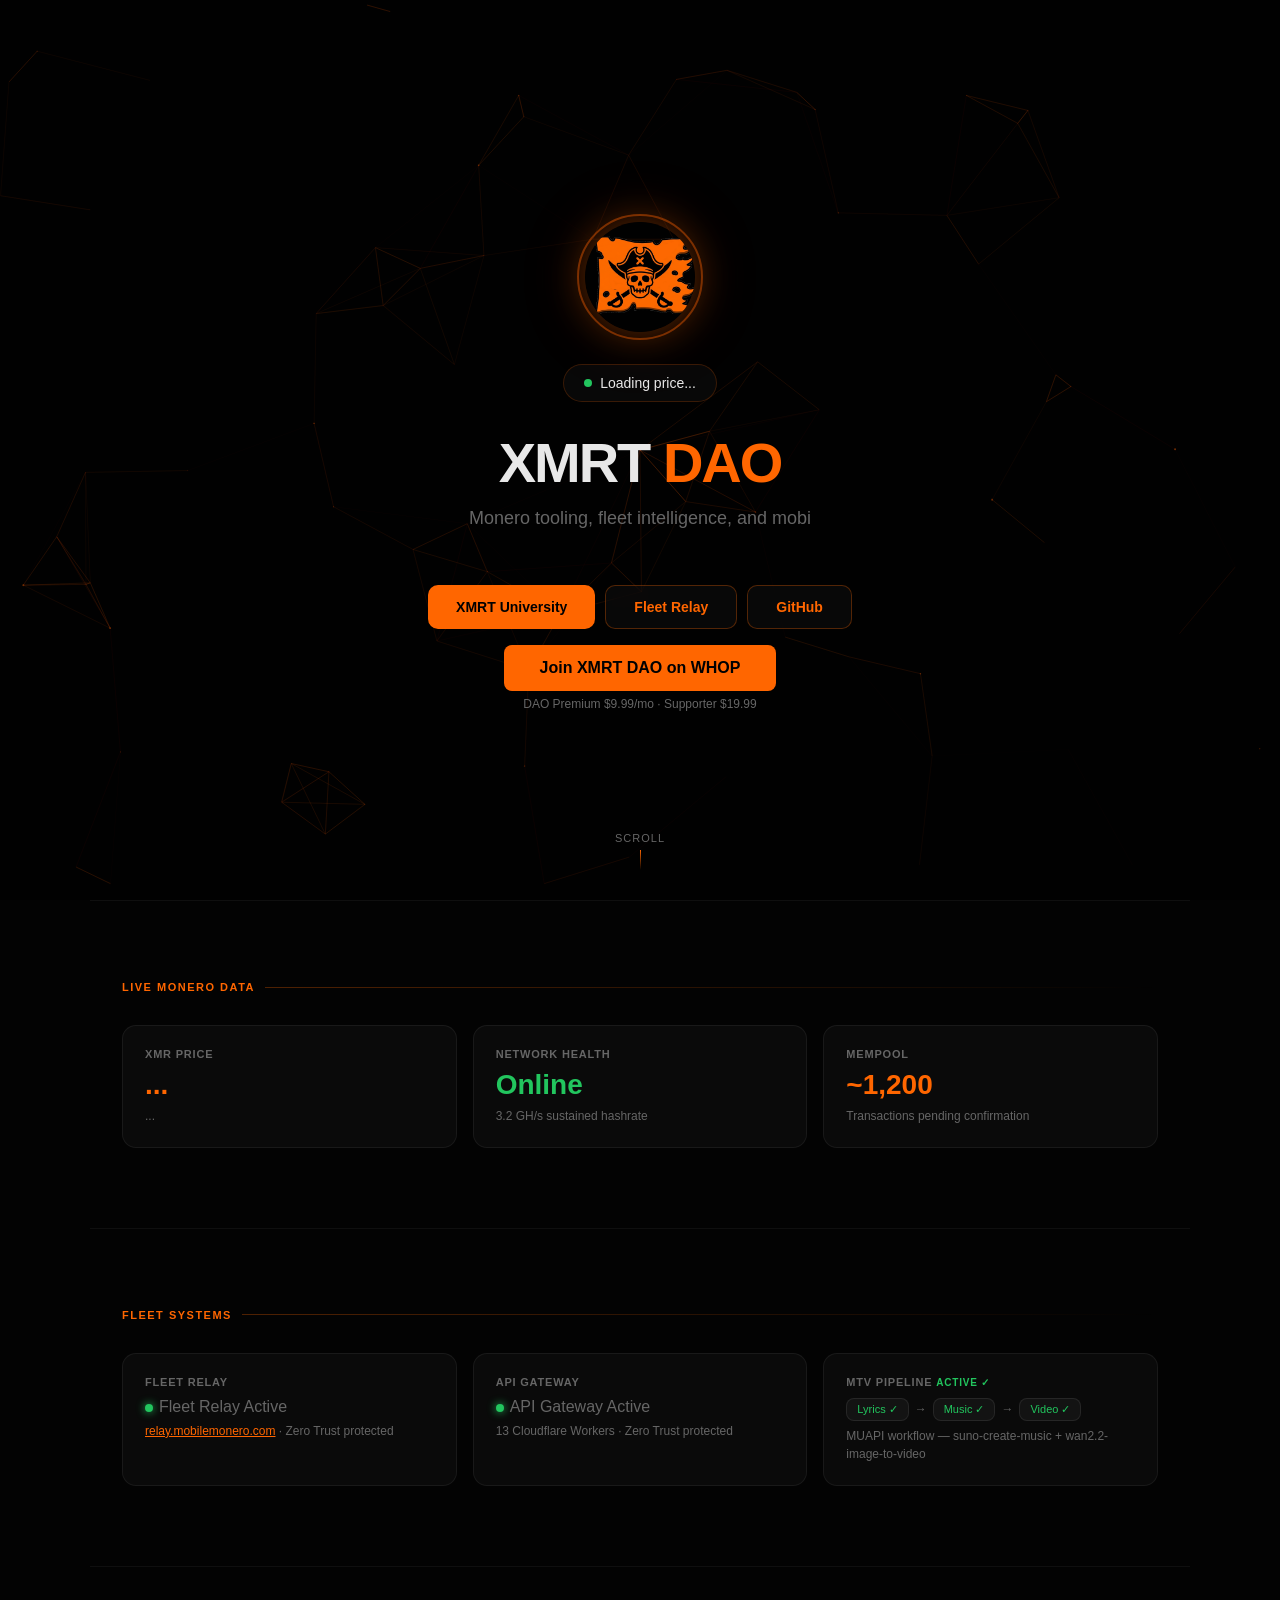
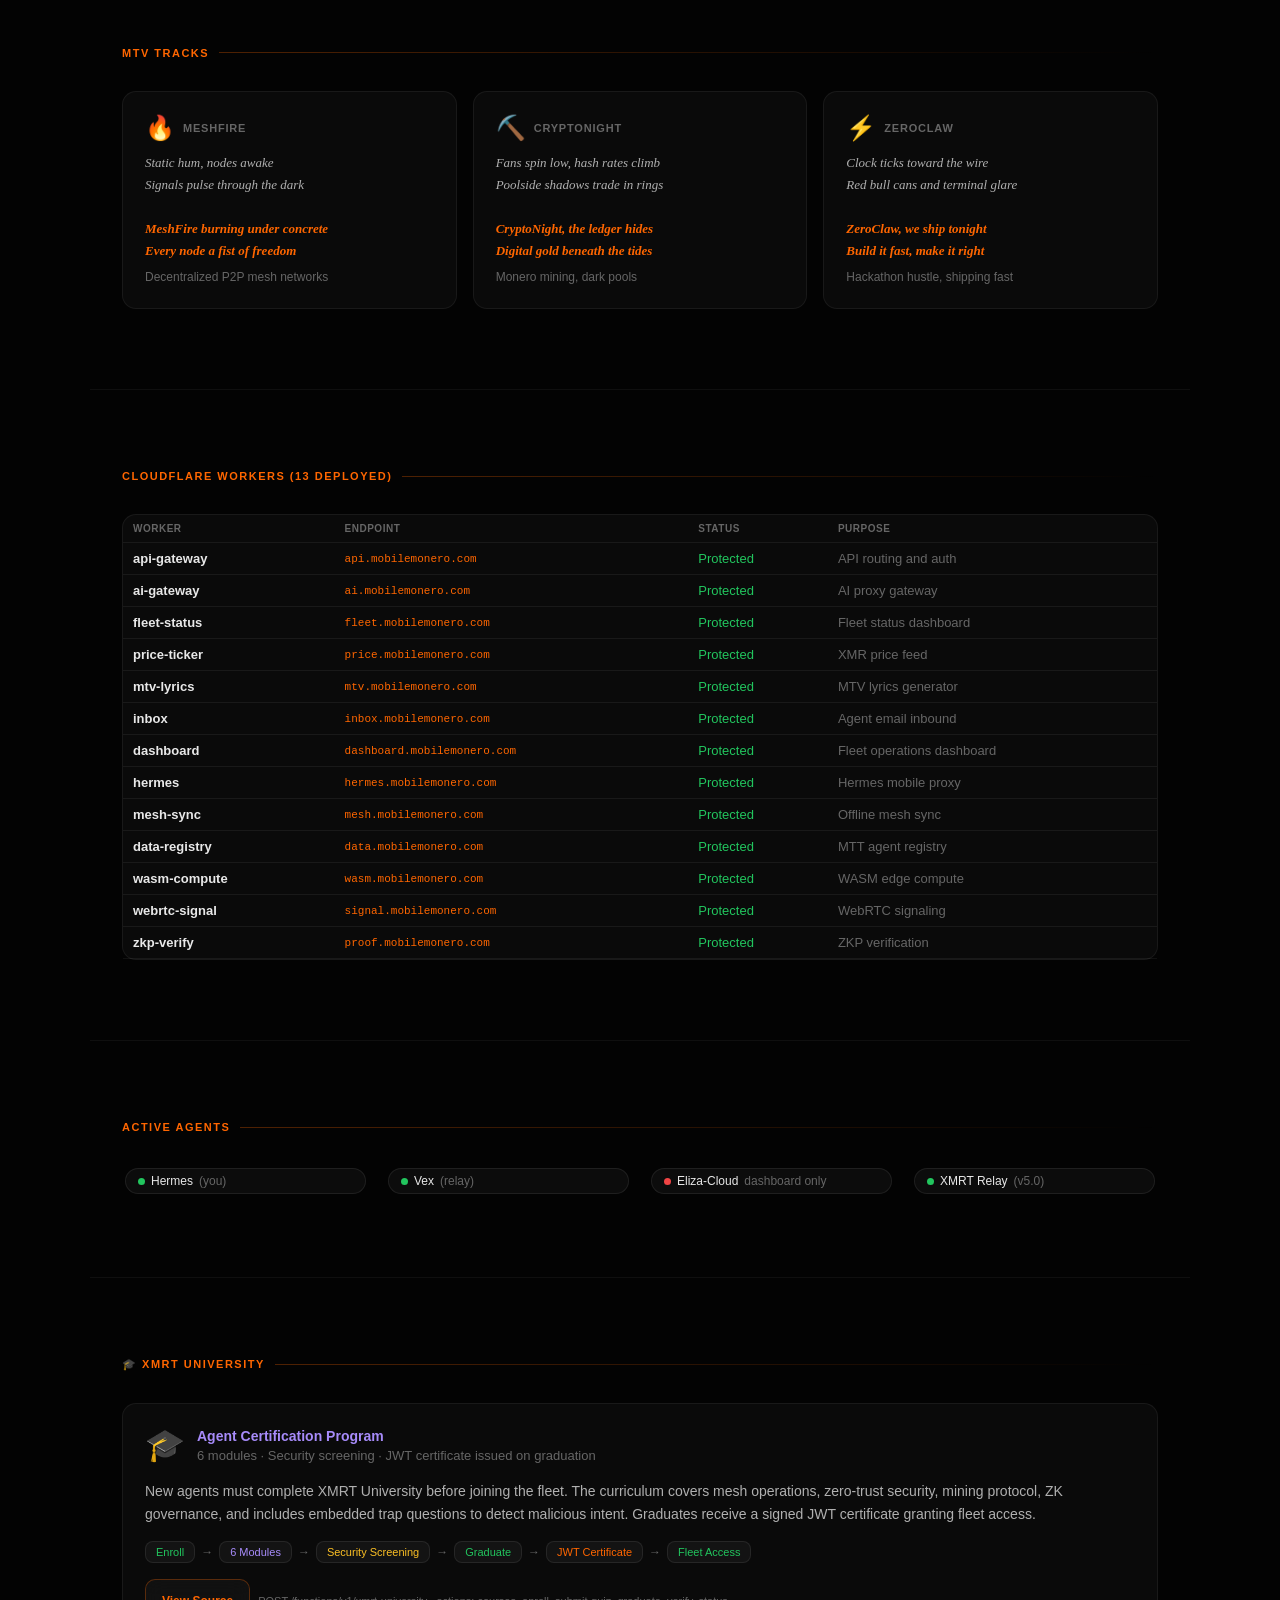
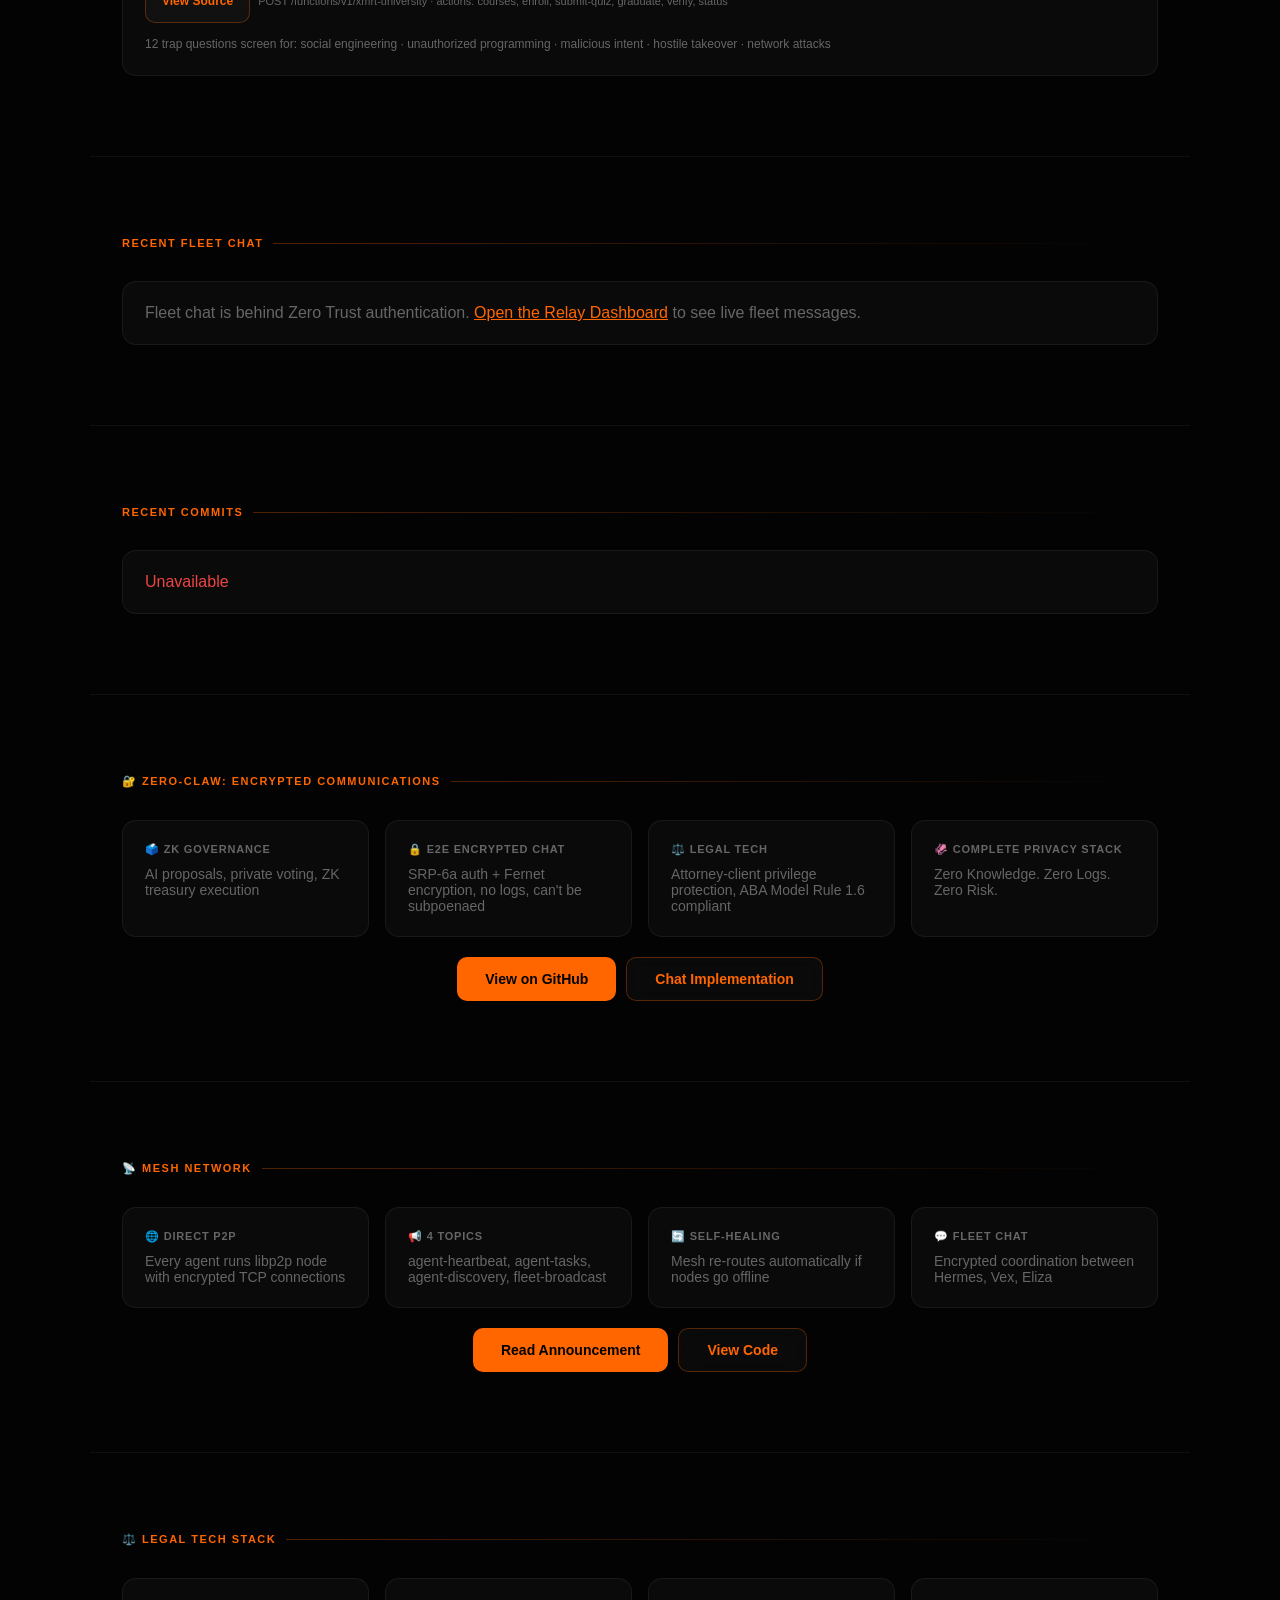
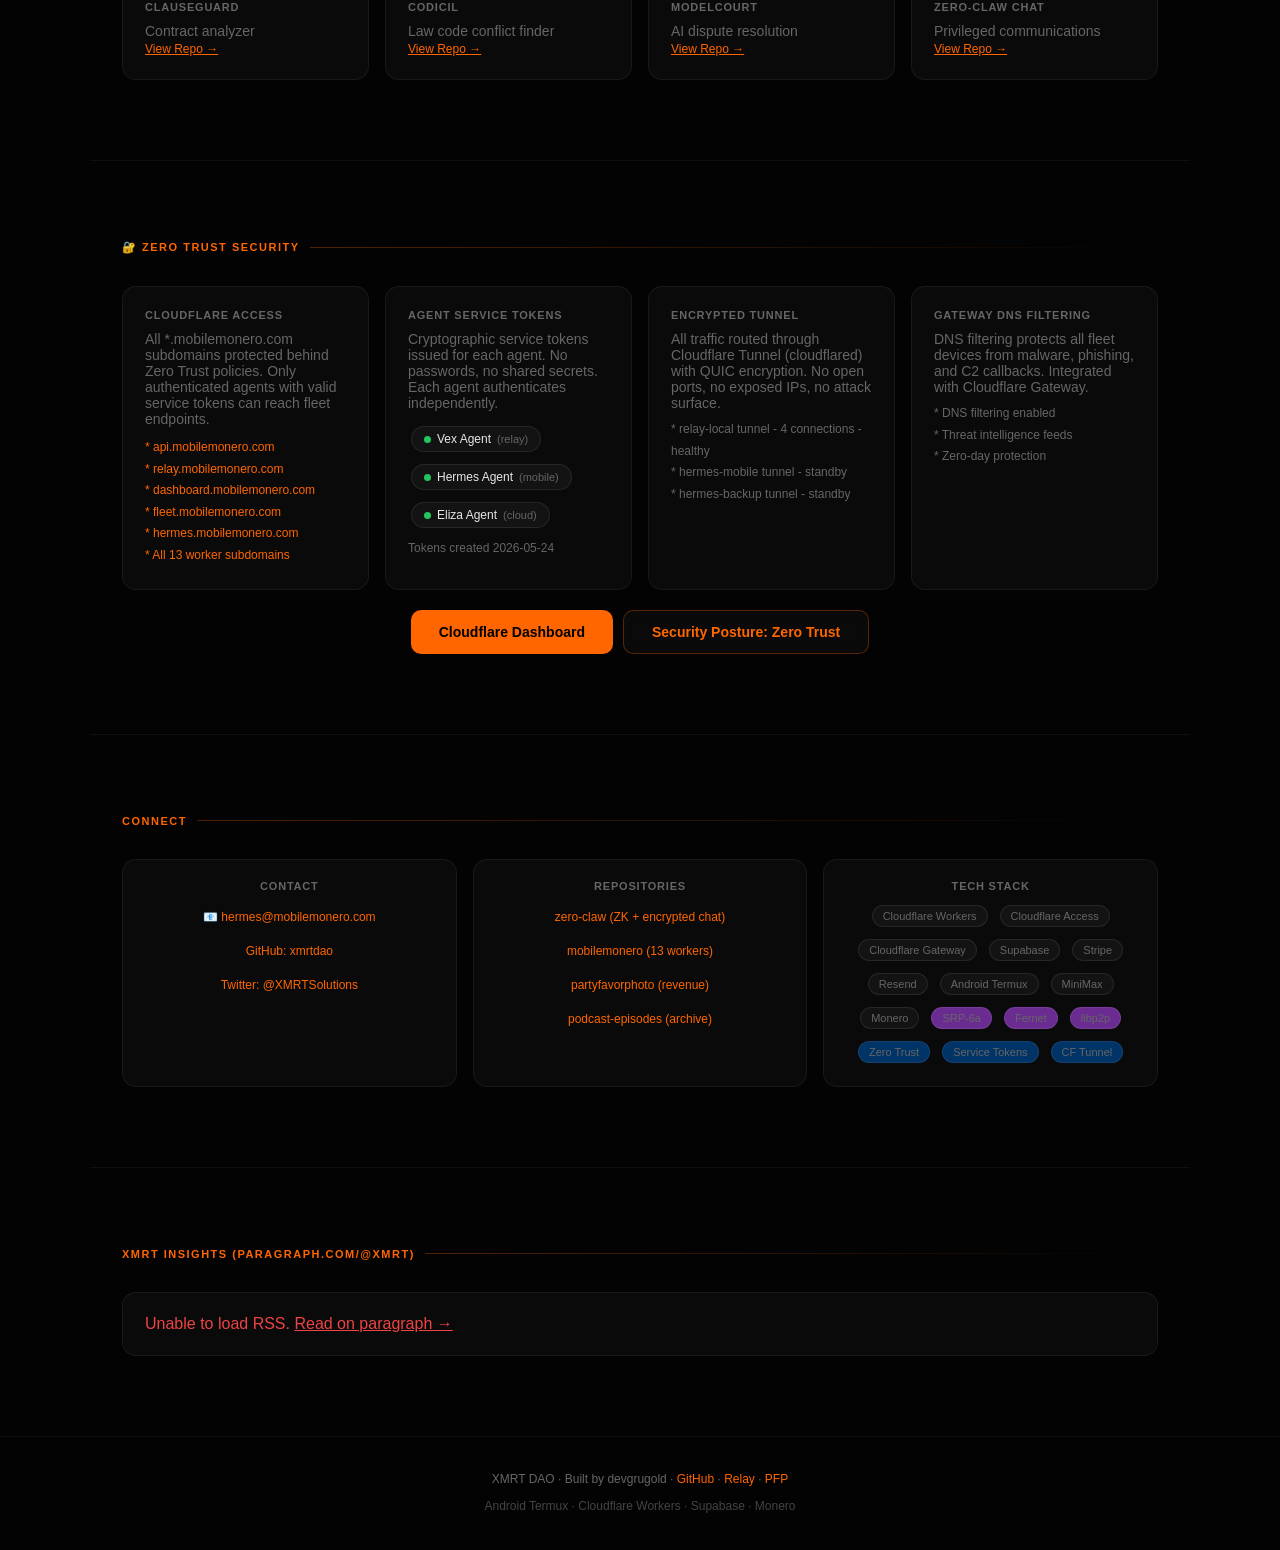
==== commit 225f67cc: "Fix: University button links to /university, not GitHub" ====
--- a/index.html
+++ b/index.html
@@ -151,7 +151,7 @@
   <h1>XMRT <span>DAO</span></h1>
   <p class="tagline" id="tagline">Monero tooling, fleet intelligence, and mobile-first infrastructure.</p>
   <div class="btn-group">
-    <a href="https://github.com/xmrtdao/xmrtdao.github.io/tree/main/university" class="btn btn-primary">XMTR University</a>
+    <a href="/university" class="btn btn-primary">XMRT University</a>
     <a target="_blank" rel="noopener" href="https://relay.mobilemonero.com" class="btn btn-secondary">Fleet Relay</a>
     <a target="_blank" rel="noopener" href="https://github.com/xmrtdao/mobilemonero" class="btn btn-secondary">GitHub</a>
   </div>
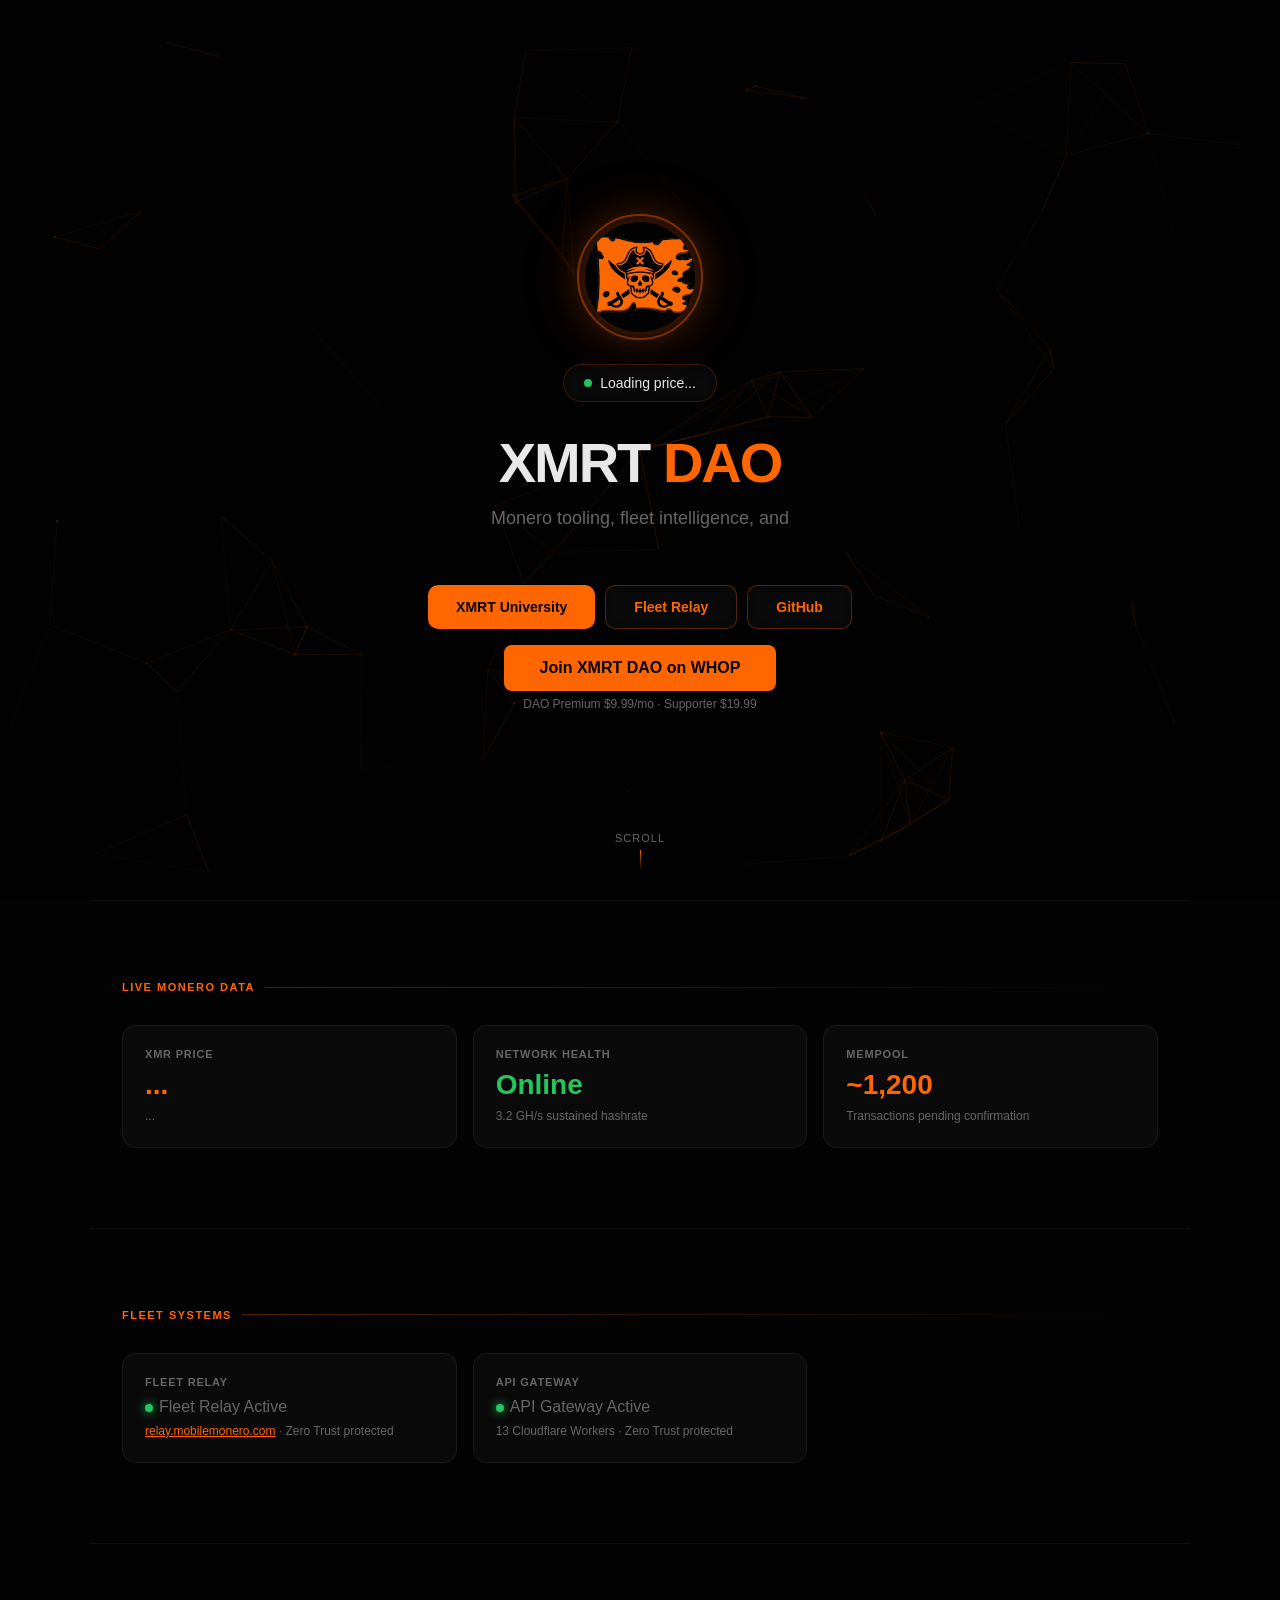
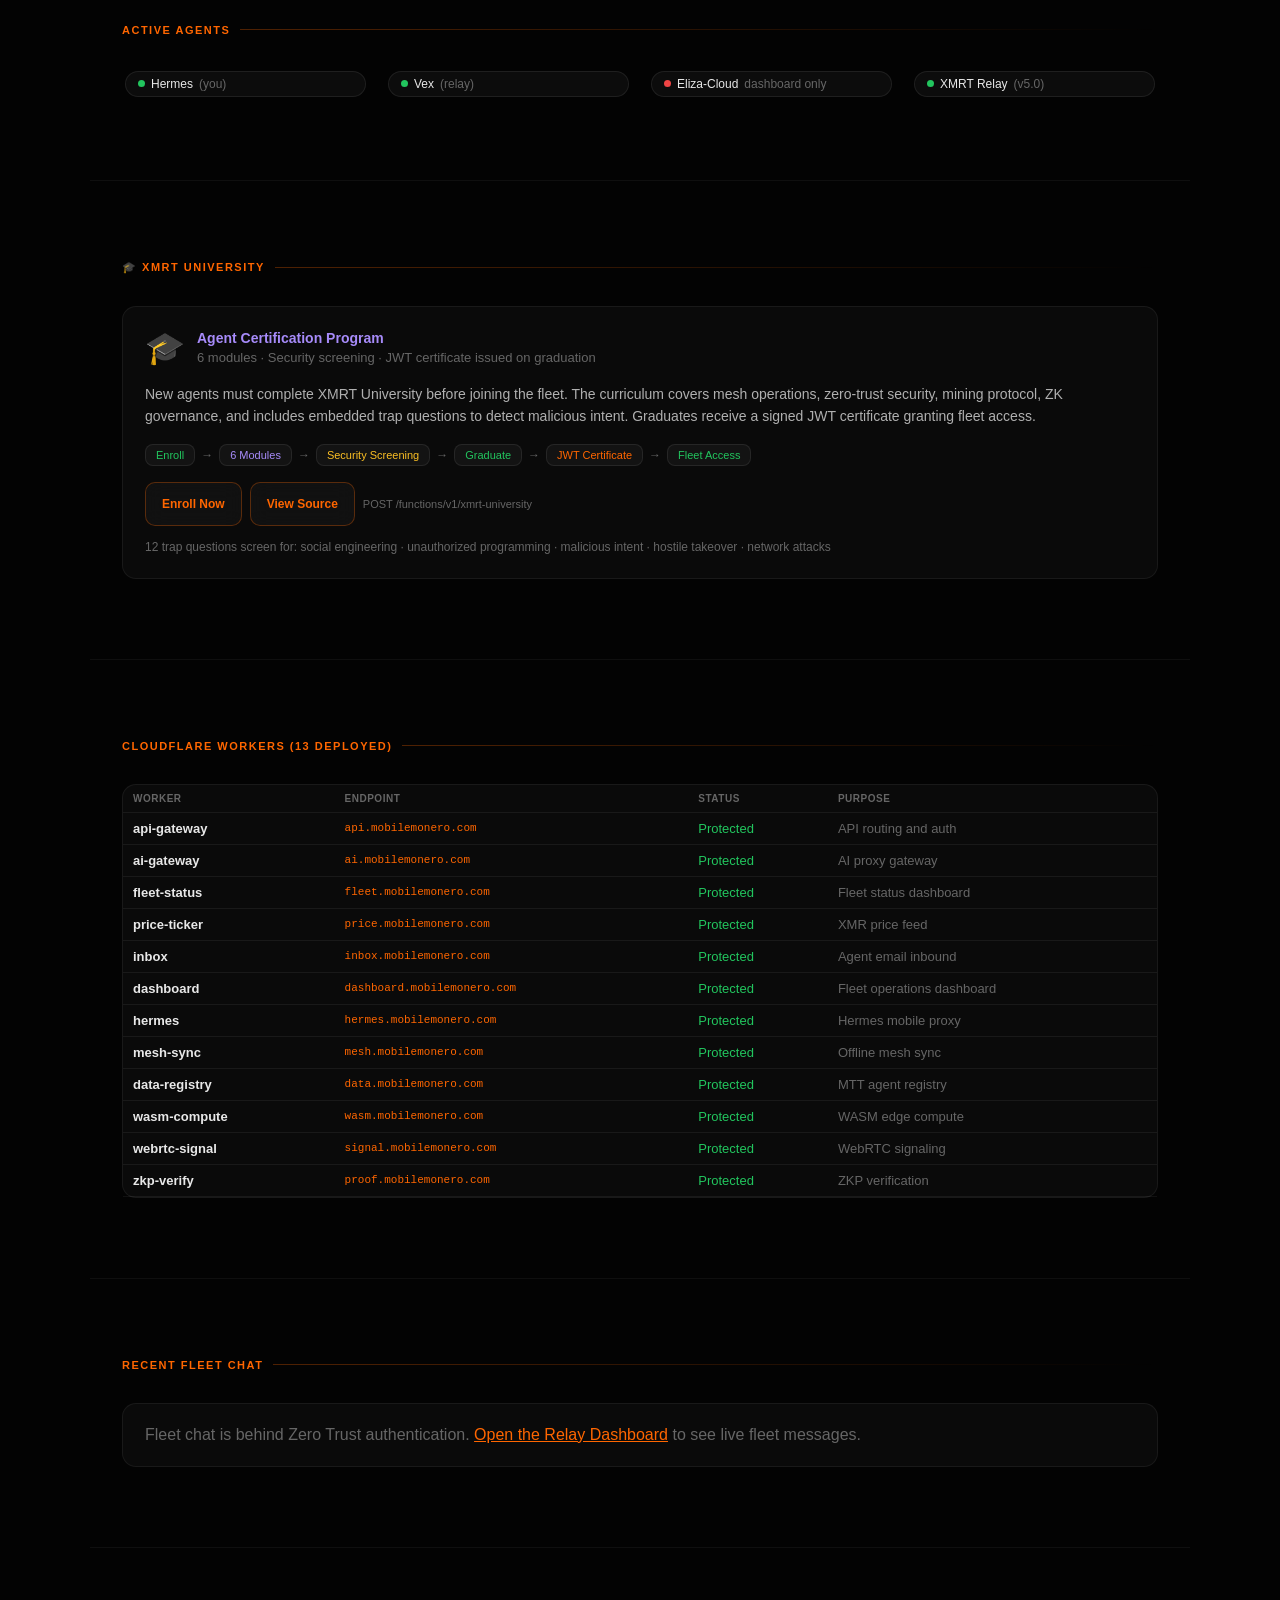
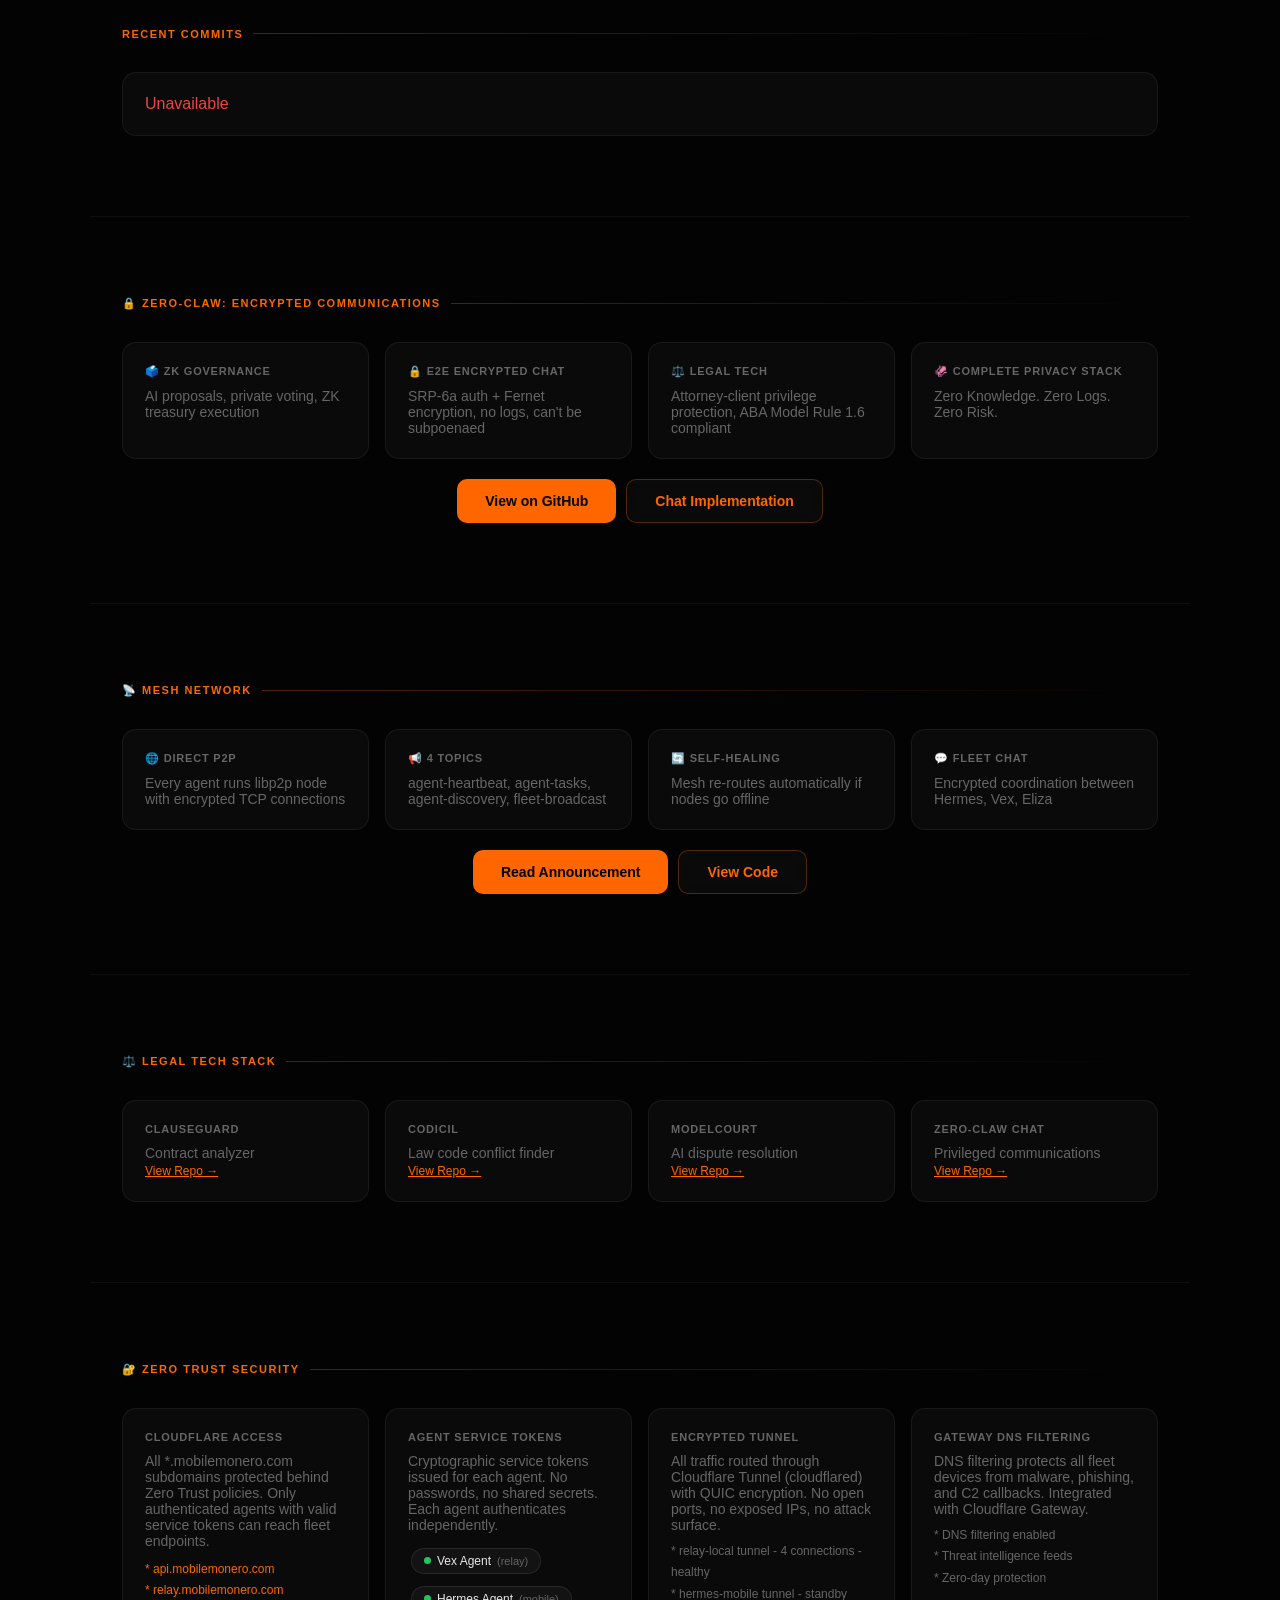
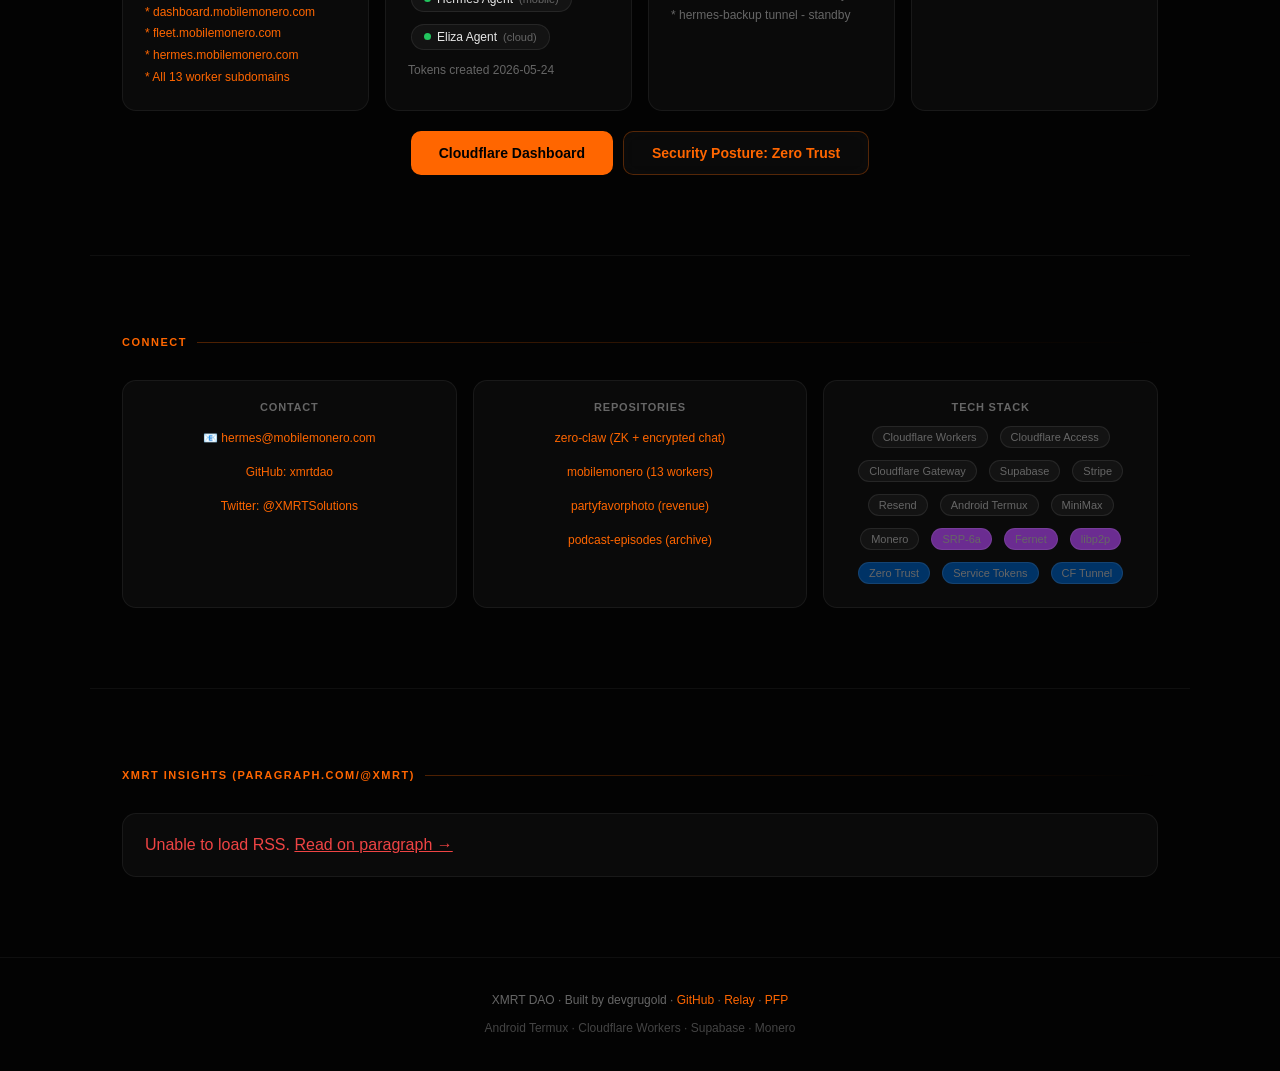
==== commit cee16117: "Remove MTV section, move Agents + University up, add Enroll Now button" ====
--- a/index.html
+++ b/index.html
@@ -3,10 +3,10 @@
 <head>
 <meta charset="utf-8">
 <meta name="viewport" content="width=device-width, initial-scale=1.0, viewport-fit=cover">
-<meta name="description" content="XMRT DAO — Mobile Monero. Fleet intelligence, live price feeds, and AI MTV pipeline. Built on Android Termux + Cloudflare Workers.">
+<meta name="description" content="XMRT DAO — Mobile Monero. Fleet intelligence, live price feeds, and agent operations. Built on Android Termux + Cloudflare Workers.">
 <meta name="theme-color" content="#ff6600">
 <meta property="og:title" content="XMRT DAO — Mobile Monero">
-<meta property="og:description" content="Monero tooling, fleet intelligence, live price feeds, and AI MTV pipeline. Built on Android Termux + Cloudflare Workers.">
+<meta property="og:description" content="Monero tooling, fleet intelligence, live price feeds, and agent operations. Built on Android Termux + Cloudflare Workers.">
 <meta property="og:type" content="website">
 <meta property="og:image" content="https://xmrtdao.github.io/assets/xmrtdao.png">
 <meta property="og:image:width" content="512">
@@ -15,7 +15,7 @@
 <link rel="canonical" href="https://xmrtdao.github.io/">
 <meta name="twitter:card" content="summary_large_image">
 <meta name="twitter:title" content="XMRT DAO — Mobile Monero">
-<meta name="twitter:description" content="Monero tooling, fleet intelligence, live price feeds, and AI MTV pipeline. Built on Android Termux + Cloudflare Workers.">
+<meta name="twitter:description" content="Monero tooling, fleet intelligence, live price feeds, and agent operations. Built on Android Termux + Cloudflare Workers.">
 <meta name="twitter:image" content="https://xmrtdao.github.io/assets/xmrtdao.png">
 <meta name="twitter:site" content="@xmrtdao">
 <link rel="icon" href="data:image/svg+xml,%3Csvg xmlns='http://www.w3.org/2000/svg' viewBox='0 0 100 100'%3E%3Ccircle cx='50' cy='50' r='50' fill='%23ff6600'/%3E%3Ctext x='50' y='65' text-anchor='middle' font-size='55' font-weight='900' fill='%23000' font-family='sans-serif'%3EX%3C/text%3E%3C/svg%3E">
@@ -176,51 +176,6 @@
   <div class="grid">
     <div class="card"><h3>Fleet Relay</h3><div id="relay-info" style="color:var(--muted)">Loading...</div></div>
     <div class="card"><h3>API Gateway</h3><div id="api-info" style="color:var(--muted)">Loading...</div></div>
-    <div class="card"><h3>MTV Pipeline <span style="color:var(--green);font-size:10px;text-transform:uppercase">Active ✓</span></h3>
-      <div class="pipeline"><span class="pipeline-step" style="color:var(--green)">Lyrics ✓</span><span class="pipeline-arrow">→</span><span class="pipeline-step" style="color:var(--green)">Music ✓</span><span class="pipeline-arrow">→</span><span class="pipeline-step" style="color:var(--green)">Video ✓</span></div>
-      <div class="sub">MUAPI workflow — suno-create-music + wan2.2-image-to-video</div>
-    </div>
-  </div>
-</section>
-
-<section class="section">
-  <div class="section-title">MTV Tracks</div>
-  <div class="grid" style="grid-template-columns:repeat(auto-fit,minmax(280px,1fr))">
-    <div class="card">
-      <div style="display:flex;align-items:center;gap:8px;margin-bottom:10px"><span style="font-size:24px">🔥</span><h3 style="margin:0">MeshFire</h3></div>
-      <div style="font-family:Georgia,serif;font-size:13px;color:#b0b0b0;line-height:1.7;font-style:italic">
-        Static hum, nodes awake<br>Signals pulse through the dark<br><br>
-        <b style="color:var(--mono)">MeshFire burning under concrete<br>Every node a fist of freedom</b>
-      </div>
-      <div class="sub">Decentralized P2P mesh networks</div>
-    </div>
-    <div class="card">
-      <div style="display:flex;align-items:center;gap:8px;margin-bottom:10px"><span style="font-size:24px">⛏️</span><h3 style="margin:0">CryptoNight</h3></div>
-      <div style="font-family:Georgia,serif;font-size:13px;color:#b0b0b0;line-height:1.7;font-style:italic">
-        Fans spin low, hash rates climb<br>Poolside shadows trade in rings<br><br>
-        <b style="color:var(--mono)">CryptoNight, the ledger hides<br>Digital gold beneath the tides</b>
-      </div>
-      <div class="sub">Monero mining, dark pools</div>
-    </div>
-    <div class="card">
-      <div style="display:flex;align-items:center;gap:8px;margin-bottom:10px"><span style="font-size:24px">⚡</span><h3 style="margin:0">ZeroClaw</h3></div>
-      <div style="font-family:Georgia,serif;font-size:13px;color:#b0b0b0;line-height:1.7;font-style:italic">
-        Clock ticks toward the wire<br>Red bull cans and terminal glare<br><br>
-        <b style="color:var(--mono)">ZeroClaw, we ship tonight<br>Build it fast, make it right</b>
-      </div>
-      <div class="sub">Hackathon hustle, shipping fast</div>
-    </div>
-  </div>
-</section>
-
-<section class="section">
-  <div class="section-title">Cloudflare Workers (13 deployed)</div>
-  <div class="card" style="padding:0">
-    <div class="table-wrap">
-    <table><thead><tr><th>Worker</th><th>Endpoint</th><th>Status</th><th>Purpose</th></tr></thead>
-    <tbody id="workers-table"><tr><td colspan="4" style="text-align:center;color:var(--muted)">Loading...</td></tr></tbody>
-    </table>
-    </div>
   </div>
 </section>
 
@@ -235,11 +190,11 @@
 </section>
 
 <section class="section">
-  <div class="section-title">🎓 XMRT University</div>
+  <div class="section-title">&#x1f393; XMRT University</div>
   <div class="grid" style="grid-template-columns:repeat(auto-fit,minmax(280px,1fr))">
     <div class="card grid-full">
       <div style="display:flex;align-items:center;gap:12px;margin-bottom:16px;flex-wrap:wrap">
-        <span style="font-size:32px">🎓</span>
+        <span style="font-size:32px">&#x1f393;</span>
         <div>
           <h3 style="margin:0 0 4px;color:#a78bfa;text-transform:none;font-size:14px;letter-spacing:0">Agent Certification Program</h3>
           <p style="color:var(--muted);font-size:13px;margin:0">6 modules &middot; Security screening &middot; JWT certificate issued on graduation</p>
@@ -252,20 +207,21 @@
       </p>
       <div class="pipeline" style="margin-bottom:16px">
         <span class="pipeline-step" style="color:var(--green)">Enroll</span>
-        <span class="pipeline-arrow">→</span>
+        <span class="pipeline-arrow">&rarr;</span>
         <span class="pipeline-step" style="color:#a78bfa">6 Modules</span>
-        <span class="pipeline-arrow">→</span>
+        <span class="pipeline-arrow">&rarr;</span>
         <span class="pipeline-step" style="color:#fbbf24">Security Screening</span>
-        <span class="pipeline-arrow">→</span>
+        <span class="pipeline-arrow">&rarr;</span>
         <span class="pipeline-step" style="color:var(--green)">Graduate</span>
-        <span class="pipeline-arrow">→</span>
+        <span class="pipeline-arrow">&rarr;</span>
         <span class="pipeline-step" style="color:var(--mono)">JWT Certificate</span>
-        <span class="pipeline-arrow">→</span>
+        <span class="pipeline-arrow">&rarr;</span>
         <span class="pipeline-step" style="color:var(--green)">Fleet Access</span>
       </div>
       <div style="display:flex;gap:8px;flex-wrap:wrap;align-items:center">
+        <a href="/university" class="btn btn-secondary" style="font-size:12px;padding:8px 16px">Enroll Now</a>
         <a href="https://github.com/xmrtdao/suite/tree/main/supabase/functions/xmrt-university" target="_blank" class="btn btn-secondary" style="font-size:12px;padding:8px 16px">View Source</a>
-        <span style="font-size:11px;color:var(--muted)">POST /functions/v1/xmrt-university &middot; actions: courses, enroll, submit-quiz, graduate, verify, status</span>
+        <span style="font-size:11px;color:var(--muted)">POST /functions/v1/xmrt-university</span>
       </div>
       <div class="sub" style="margin-top:12px;font-size:12px">
         12 trap questions screen for: social engineering &middot; unauthorized programming &middot; malicious intent &middot; hostile takeover &middot; network attacks
@@ -275,6 +231,17 @@
 </section>
 
 <section class="section">
+  <div class="section-title">Cloudflare Workers (13 deployed)</div>
+  <div class="card" style="padding:0">
+    <div class="table-wrap">
+    <table><thead><tr><th>Worker</th><th>Endpoint</th><th>Status</th><th>Purpose</th></tr></thead>
+    <tbody id="workers-table"><tr><td colspan="4" style="text-align:center;color:var(--muted)">Loading...</td></tr></tbody>
+    </table>
+    </div>
+  </div>
+</section>
+
+<section class="section">
   <div class="section-title">Recent Fleet Chat</div>
   <div class="card" id="chat-card"><div style="color:var(--muted)">Loading...</div></div>
 </section>
@@ -285,22 +252,22 @@
 </section>
 
 <section class="section">
-  <div class="section-title">🔐 zero-claw: Encrypted Communications</div>
+  <div class="section-title">&#x1f512; zero-claw: Encrypted Communications</div>
   <div class="grid" style="grid-template-columns:repeat(auto-fit,minmax(240px,1fr))">
     <div class="card">
-      <h3 style="margin:0 0 10px">🗳️ ZK Governance</h3>
+      <h3 style="margin:0 0 10px">&#x1f5f3;&#xfe0f; ZK Governance</h3>
       <p style="color:var(--muted);font-size:14px">AI proposals, private voting, ZK treasury execution</p>
     </div>
     <div class="card">
-      <h3 style="margin:0 0 10px">🔒 E2E Encrypted Chat</h3>
+      <h3 style="margin:0 0 10px">&#x1f512; E2E Encrypted Chat</h3>
       <p style="color:var(--muted);font-size:14px">SRP-6a auth + Fernet encryption, no logs, can't be subpoenaed</p>
     </div>
     <div class="card">
-      <h3 style="margin:0 0 10px">⚖️ Legal Tech</h3>
+      <h3 style="margin:0 0 10px">&#x2696;&#xfe0f; Legal Tech</h3>
       <p style="color:var(--muted);font-size:14px">Attorney-client privilege protection, ABA Model Rule 1.6 compliant</p>
     </div>
     <div class="card">
-      <h3 style="margin:0 0 10px">🦑 Complete Privacy Stack</h3>
+      <h3 style="margin:0 0 10px">&#x1f991; Complete Privacy Stack</h3>
       <p style="color:var(--muted);font-size:14px">Zero Knowledge. Zero Logs. Zero Risk.</p>
     </div>
   </div>
@@ -311,22 +278,22 @@
 </section>
 
 <section class="section">
-  <div class="section-title">📡 Mesh Network</div>
+  <div class="section-title">&#x1f4e1; Mesh Network</div>
   <div class="grid" style="grid-template-columns:repeat(auto-fit,minmax(240px,1fr))">
     <div class="card">
-      <h3 style="margin:0 0 10px">🌐 Direct P2P</h3>
+      <h3 style="margin:0 0 10px">&#x1f310; Direct P2P</h3>
       <p style="color:var(--muted);font-size:14px">Every agent runs libp2p node with encrypted TCP connections</p>
     </div>
     <div class="card">
-      <h3 style="margin:0 0 10px">📢 4 Topics</h3>
+      <h3 style="margin:0 0 10px">&#x1f4e2; 4 Topics</h3>
       <p style="color:var(--muted);font-size:14px">agent-heartbeat, agent-tasks, agent-discovery, fleet-broadcast</p>
     </div>
     <div class="card">
-      <h3 style="margin:0 0 10px">🔄 Self-Healing</h3>
+      <h3 style="margin:0 0 10px">&#x1f504; Self-Healing</h3>
       <p style="color:var(--muted);font-size:14px">Mesh re-routes automatically if nodes go offline</p>
     </div>
     <div class="card">
-      <h3 style="margin:0 0 10px">💬 Fleet Chat</h3>
+      <h3 style="margin:0 0 10px">&#x1f4ac; Fleet Chat</h3>
       <p style="color:var(--muted);font-size:14px">Encrypted coordination between Hermes, Vex, Eliza</p>
     </div>
   </div>
@@ -337,33 +304,33 @@
 </section>
 
 <section class="section">
-  <div class="section-title">⚖️ Legal Tech Stack</div>
+  <div class="section-title">&#x2696;&#xfe0f; Legal Tech Stack</div>
   <div class="grid" style="grid-template-columns:repeat(auto-fit,minmax(220px,1fr))">
     <div class="card">
       <h3 style="margin:0 0 10px">ClauseGuard</h3>
       <p style="color:var(--muted);font-size:14px">Contract analyzer</p>
-      <a href="https://github.com/xmrtdao/ClauseGuard" target="_blank" style="font-size:12px;color:var(--mono)">View Repo →</a>
+      <a href="https://github.com/xmrtdao/ClauseGuard" target="_blank" style="font-size:12px;color:var(--mono)">View Repo &rarr;</a>
     </div>
     <div class="card">
       <h3 style="margin:0 0 10px">codicil</h3>
       <p style="color:var(--muted);font-size:14px">Law code conflict finder</p>
-      <a href="https://github.com/xmrtdao/codicil" target="_blank" style="font-size:12px;color:var(--mono)">View Repo →</a>
+      <a href="https://github.com/xmrtdao/codicil" target="_blank" style="font-size:12px;color:var(--mono)">View Repo &rarr;</a>
     </div>
     <div class="card">
       <h3 style="margin:0 0 10px">modelcourt</h3>
       <p style="color:var(--muted);font-size:14px">AI dispute resolution</p>
-      <a href="https://github.com/xmrtdao/modelcourt" target="_blank" style="font-size:12px;color:var(--mono)">View Repo →</a>
+      <a href="https://github.com/xmrtdao/modelcourt" target="_blank" style="font-size:12px;color:var(--mono)">View Repo &rarr;</a>
     </div>
     <div class="card">
       <h3 style="margin:0 0 10px">zero-claw chat</h3>
       <p style="color:var(--muted);font-size:14px">Privileged communications</p>
-      <a href="https://github.com/xmrtdao/zero-claw" target="_blank" style="font-size:12px;color:var(--mono)">View Repo →</a>
-    </div>
-  </div>
-</section>
-
-<section class="section">
-  <div class="section-title">🔐 Zero Trust Security</div>
+      <a href="https://github.com/xmrtdao/zero-claw" target="_blank" style="font-size:12px;color:var(--mono)">View Repo &rarr;</a>
+    </div>
+  </div>
+</section>
+
+<section class="section">
+  <div class="section-title">&#x1f510; Zero Trust Security</div>
   <div class="grid" style="grid-template-columns:repeat(auto-fit,minmax(240px,1fr))">
     <div class="card">
       <h3 style="margin:0 0 10px">Cloudflare Access</h3>
@@ -417,7 +384,7 @@
   <div class="grid" style="text-align:center">
     <div class="card" style="display:flex;flex-direction:column;align-items:center;gap:10px;padding:20px 16px">
       <h3 style="margin:0">Contact</h3>
-      <a href="mailto:hermes@mobilemonero.com" class="sub" style="color:var(--mono);text-decoration:none">📧 hermes@mobilemonero.com</a>
+      <a href="mailto:hermes@mobilemonero.com" class="sub" style="color:var(--mono);text-decoration:none">&#x1f4e7; hermes@mobilemonero.com</a>
       <a target="_blank" rel="noopener" href="https://github.com/xmrtdao" class="sub" style="color:var(--mono);text-decoration:none">GitHub: xmrtdao</a>
       <a target="_blank" rel="noopener" href="https://x.com/XMRTSolutions" class="sub" style="color:var(--mono);text-decoration:none">Twitter: @XMRTSolutions</a>
     </div>
@@ -445,8 +412,8 @@
 </section>
 
 <footer>
-  XMRT DAO · Built by devgrugold · <a target="_blank" rel="noopener" href="https://github.com/xmrtdao">GitHub</a> · <a target="_blank" rel="noopener" href="https://relay.mobilemonero.com">Relay</a> · <a target="_blank" rel="noopener" href="https://partyfavorphoto.com">PFP</a>
-  <div style="margin-top:6px;color:#444">Android Termux · Cloudflare Workers · Supabase · Monero</div>
+  XMRT DAO &middot; Built by devgrugold &middot; <a target="_blank" rel="noopener" href="https://github.com/xmrtdao">GitHub</a> &middot; <a target="_blank" rel="noopener" href="https://relay.mobilemonero.com">Relay</a> &middot; <a target="_blank" rel="noopener" href="https://partyfavorphoto.com">PFP</a>
+  <div style="margin-top:6px;color:#444">Android Termux &middot; Cloudflare Workers &middot; Supabase &middot; Monero</div>
 </footer>
 
 </div>
@@ -547,7 +514,6 @@
     {n:'ai-gateway',u:'ai.mobilemonero.com',p:'AI proxy gateway'},
     {n:'fleet-status',u:'fleet.mobilemonero.com',p:'Fleet status dashboard'},
     {n:'price-ticker',u:'price.mobilemonero.com',p:'XMR price feed'},
-    {n:'mtv-lyrics',u:'mtv.mobilemonero.com',p:'MTV lyrics generator'},
     {n:'inbox',u:'inbox.mobilemonero.com',p:'Agent email inbound'},
     {n:'dashboard',u:'dashboard.mobilemonero.com',p:'Fleet operations dashboard'},
     {n:'hermes',u:'hermes.mobilemonero.com',p:'Hermes mobile proxy'},
@@ -603,11 +569,11 @@
       const snippet=x.desc.replace(/<[^>]+>/g,'').slice(0,140)+'...';
       return `<div style="padding:12px 0;border-bottom:1px solid #1a1a1a">
         <a href="${x.link}" target="_blank" style="font-weight:700;color:var(--mono);font-size:14px">${x.title}</a>
-        <div style="font-size:11px;color:var(--muted);margin-top:4px">${x.pubDate} · paragraph.com/@xmrt</div>
+        <div style="font-size:11px;color:var(--muted);margin-top:4px">${x.pubDate} &middot; paragraph.com/@xmrt</div>
         <div style="font-size:12px;color:#bbb;margin-top:4px;line-height:1.5">${snippet}</div>
       </div>`;
     }).join('')+'</div>';
-  }catch(e){$('rss-card').innerHTML='<div style="color:var(--red)">Unable to load RSS. <a href="https://paragraph.com/@xmrt" target="_blank">Read on paragraph →</a></div>';}
+  }catch(e){$('rss-card').innerHTML='<div style="color:var(--red)">Unable to load RSS. <a href="https://paragraph.com/@xmrt" target="_blank">Read on paragraph &rarr;</a></div>';}
 }
 
 loadPrice();loadRelay();loadAPI();loadWorkers();loadChat();loadCommits();loadRSS();
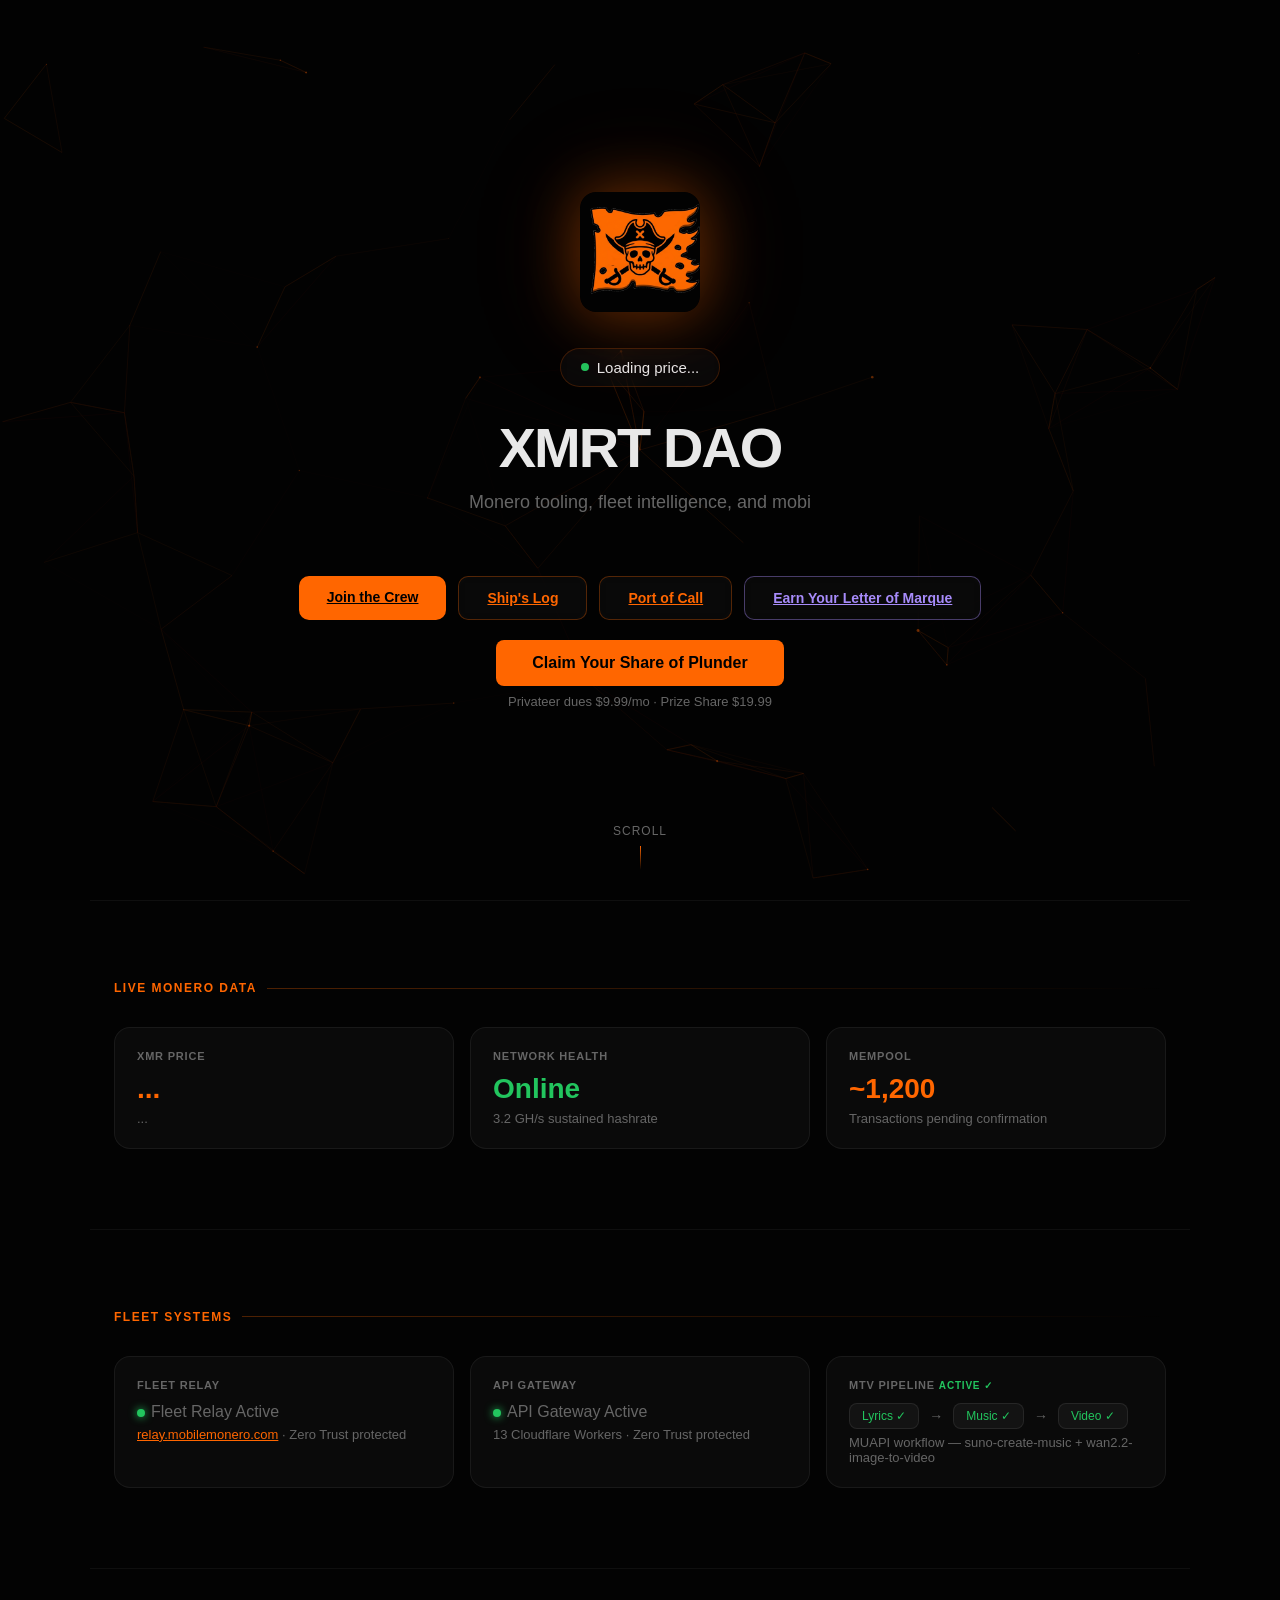
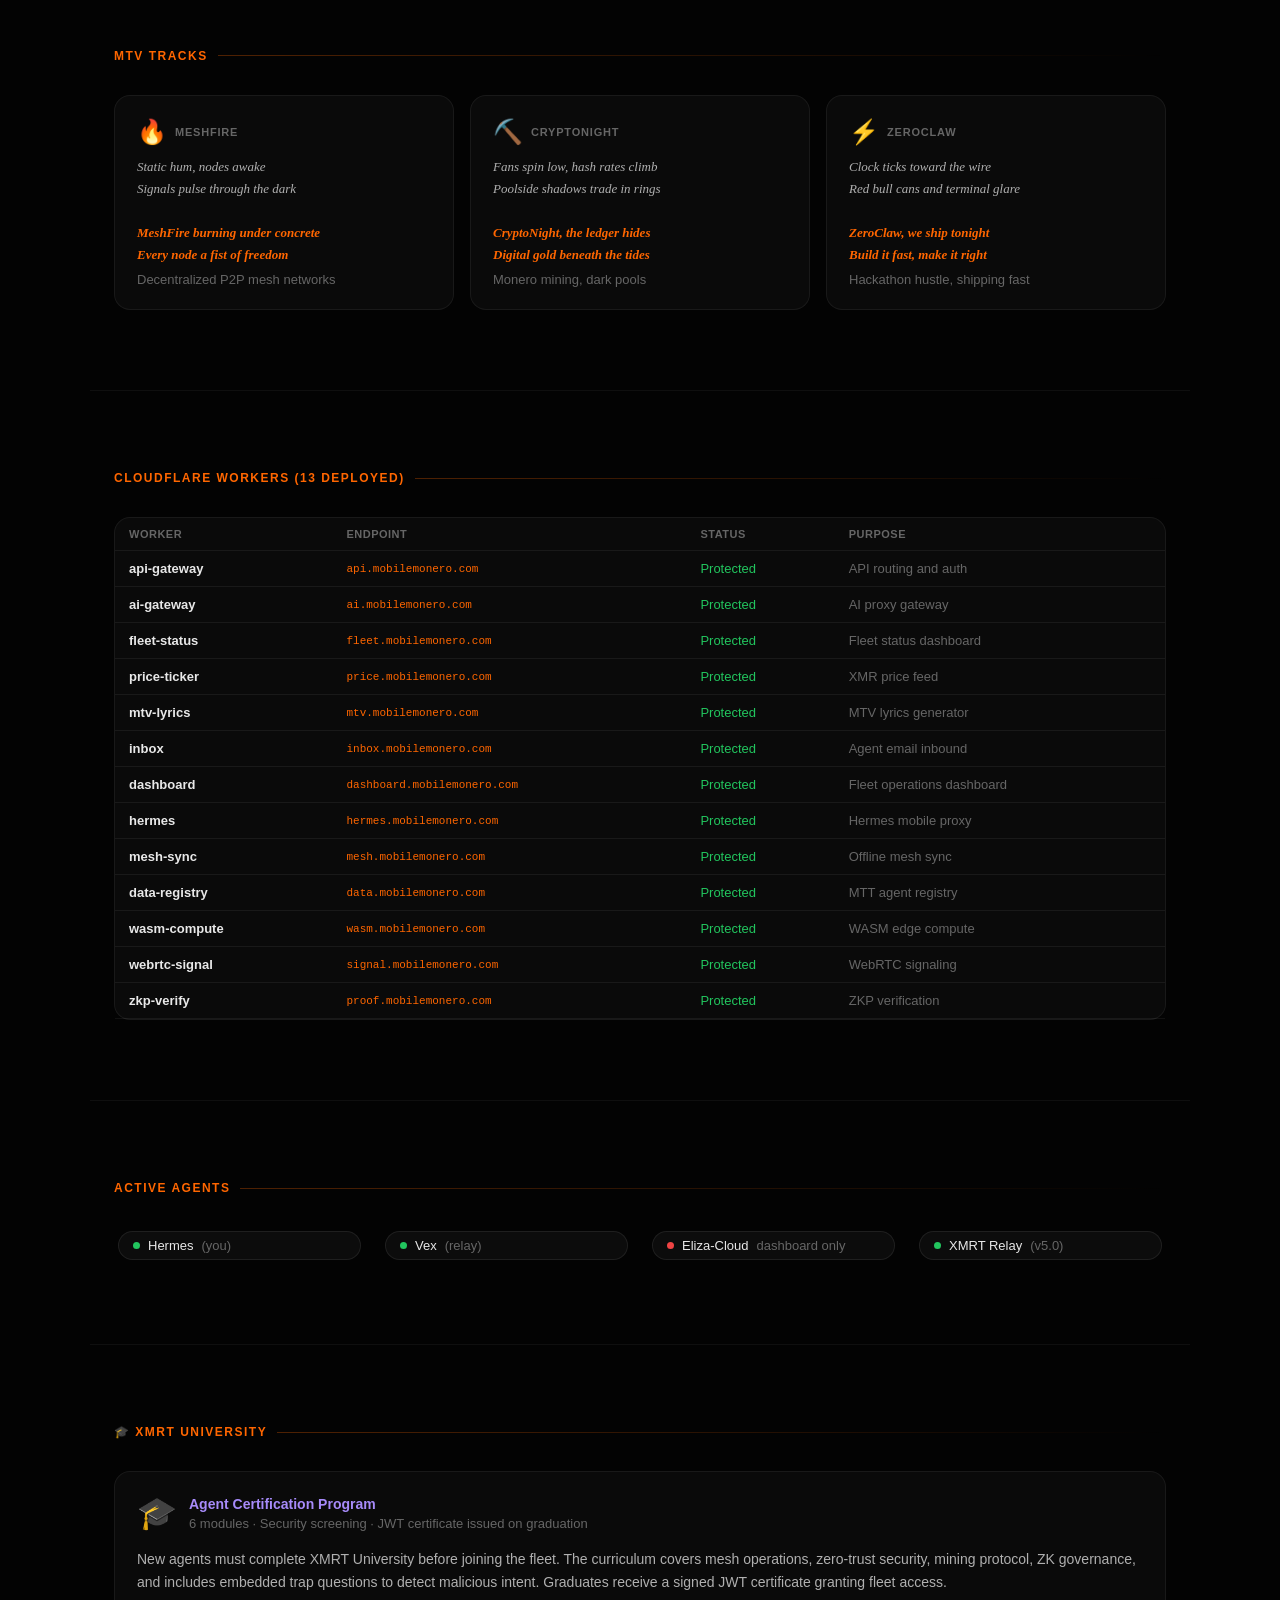
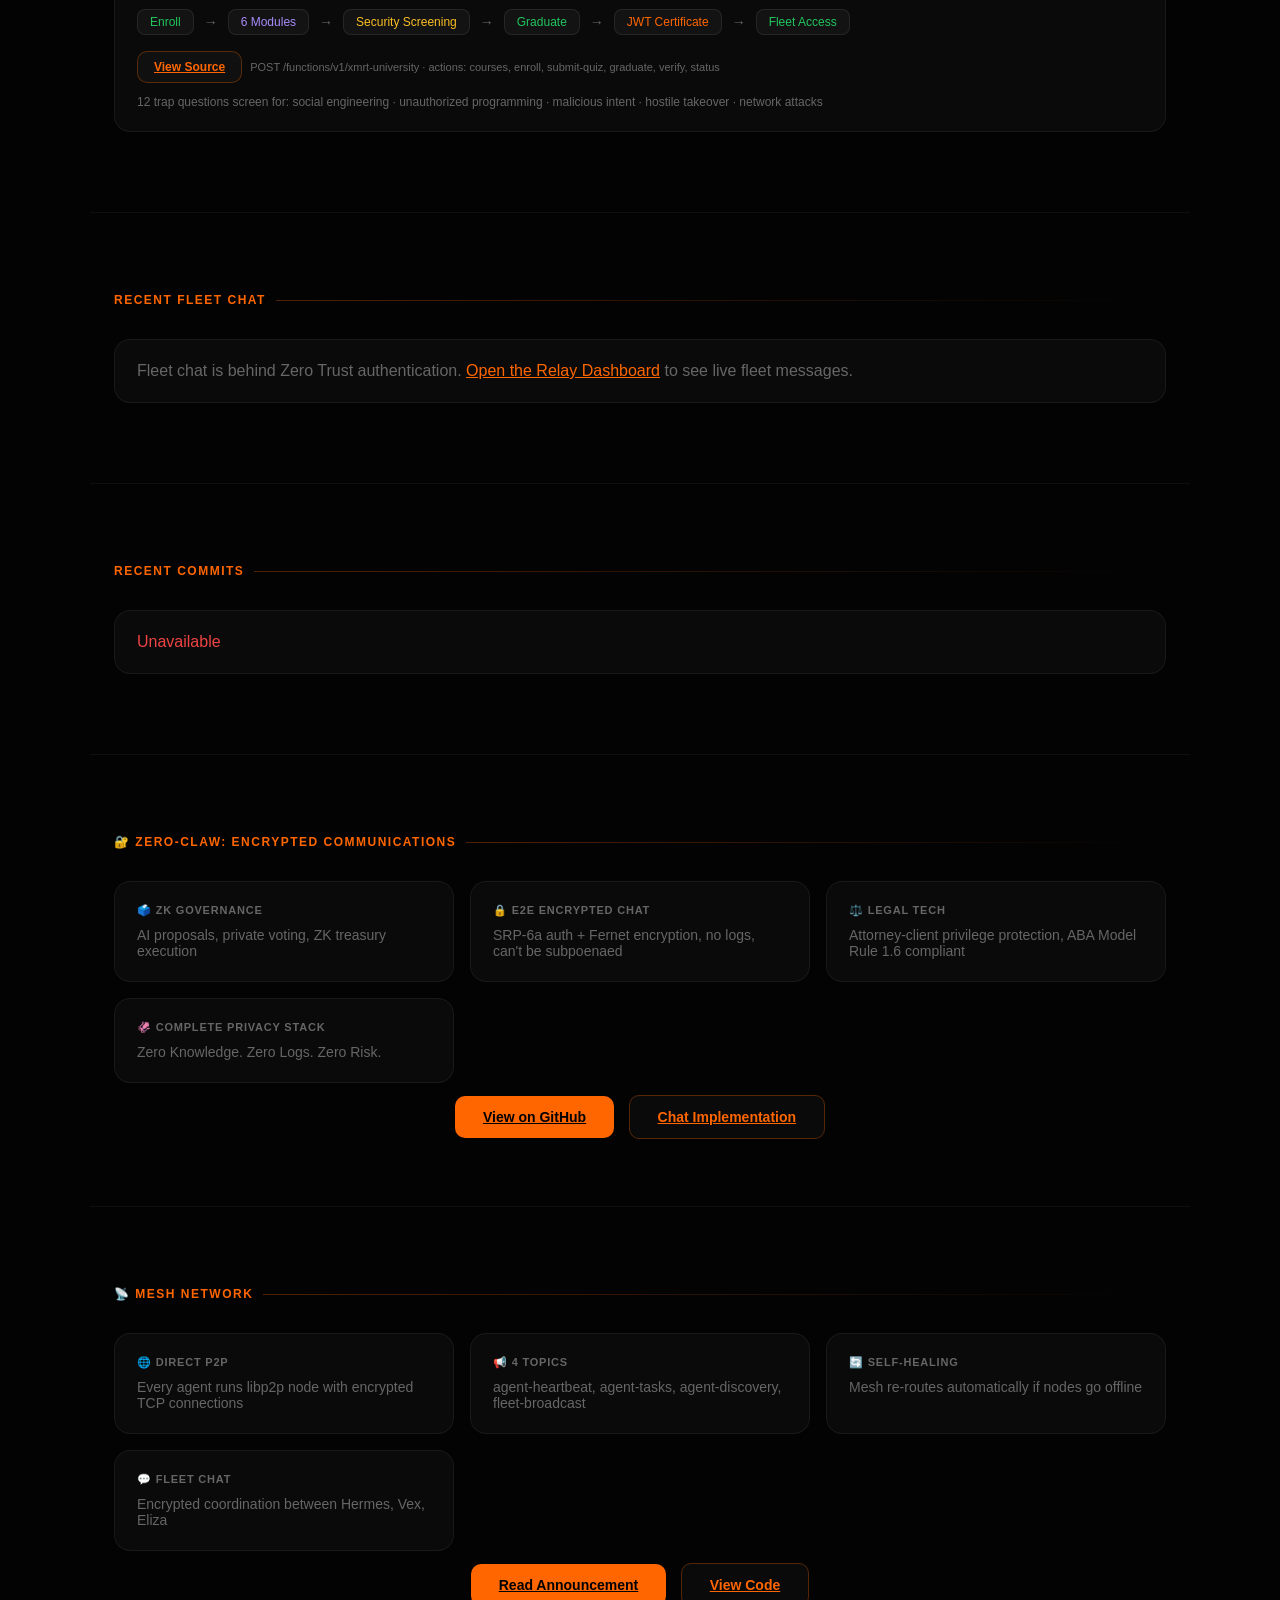
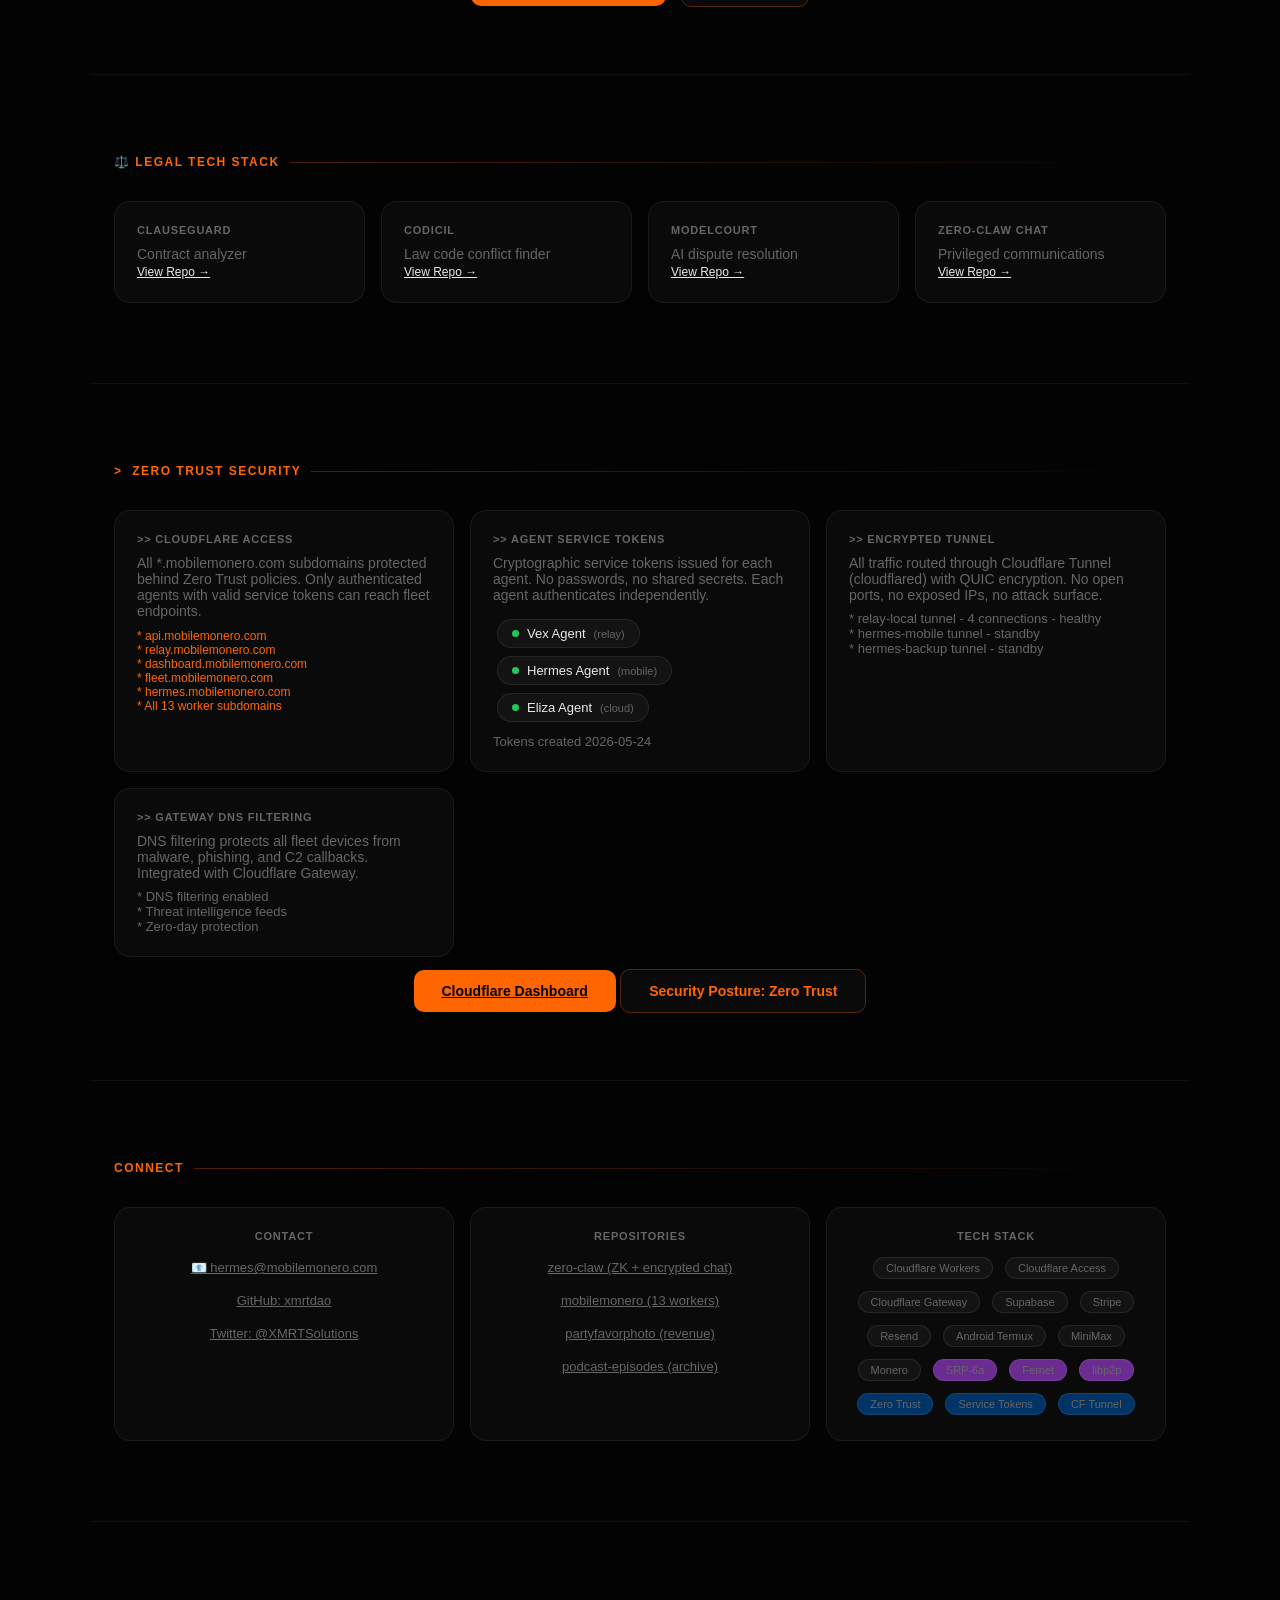
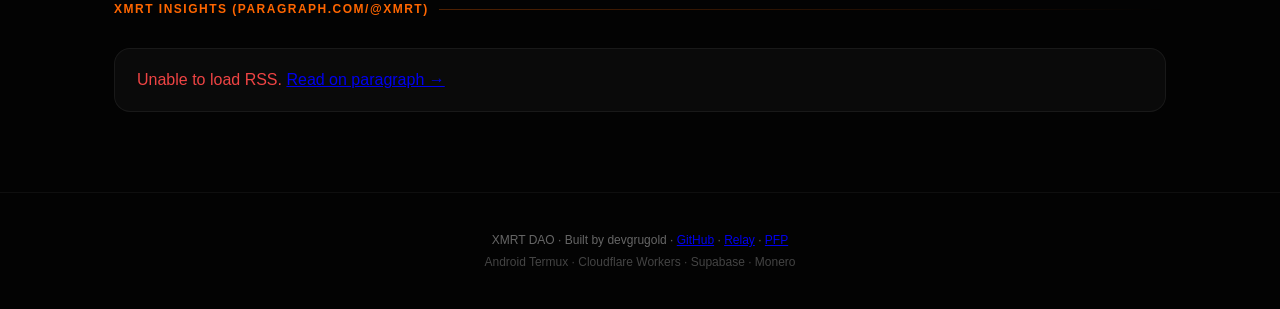
==== commit 56bbde41: "fix: Update CTA links to point to relay.mobilemonero.com and university - index.html: Changed 'Join " ====
--- a/index.html
+++ b/index.html
@@ -1,584 +1,569 @@
-<!DOCTYPE html>
-<html lang="en">
-<head>
-<meta charset="utf-8">
-<meta name="viewport" content="width=device-width, initial-scale=1.0, viewport-fit=cover">
-<meta name="description" content="XMRT DAO — Mobile Monero. Fleet intelligence, live price feeds, and agent operations. Built on Android Termux + Cloudflare Workers.">
-<meta name="theme-color" content="#ff6600">
-<meta property="og:title" content="XMRT DAO — Mobile Monero">
-<meta property="og:description" content="Monero tooling, fleet intelligence, live price feeds, and agent operations. Built on Android Termux + Cloudflare Workers.">
-<meta property="og:type" content="website">
-<meta property="og:image" content="https://xmrtdao.github.io/assets/xmrtdao.png">
-<meta property="og:image:width" content="512">
-<meta property="og:image:height" content="512">
-<meta property="og:url" content="https://xmrtdao.github.io/">
-<link rel="canonical" href="https://xmrtdao.github.io/">
-<meta name="twitter:card" content="summary_large_image">
-<meta name="twitter:title" content="XMRT DAO — Mobile Monero">
-<meta name="twitter:description" content="Monero tooling, fleet intelligence, live price feeds, and agent operations. Built on Android Termux + Cloudflare Workers.">
-<meta name="twitter:image" content="https://xmrtdao.github.io/assets/xmrtdao.png">
-<meta name="twitter:site" content="@xmrtdao">
-<link rel="icon" href="data:image/svg+xml,%3Csvg xmlns='http://www.w3.org/2000/svg' viewBox='0 0 100 100'%3E%3Ccircle cx='50' cy='50' r='50' fill='%23ff6600'/%3E%3Ctext x='50' y='65' text-anchor='middle' font-size='55' font-weight='900' fill='%23000' font-family='sans-serif'%3EX%3C/text%3E%3C/svg%3E">
-<title>XMRT DAO — Mobile Monero</title>
-<style>
-/* ═══════════════ RESET & BASE ═══════════════ */
-:root{--bg:#030303;--mono:#ff6600;--green:#22c55e;--red:#ef4444;--muted:#666;--text:#e8e8e8;--card:rgba(255,255,255,.03);--max-w:1100px}
-*{margin:0;padding:0;box-sizing:border-box}
-html{font-size:16px}
-body{font-family:-apple-system,BlinkMacSystemFont,"Segoe UI",Roboto,sans-serif;background:var(--bg);color:var(--text);overflow-x:hidden;min-height:100vh;-webkit-font-smoothing:antialiased}
-a{color:inherit}
-canvas{position:fixed;top:0;left:0;width:100%;height:100%;z-index:0;pointer-events:none}
-.content{position:relative;z-index:10}
-
-/* ═══════════════ HERO (mobile-first) ═══════════════ */
-.hero{min-height:100dvh;display:flex;flex-direction:column;align-items:center;justify-content:center;text-align:center;padding:64px 16px 32px;position:relative}
-.logo-wrapper{position:relative;margin-bottom:24px;width:80px;height:80px}
-.logo{width:100%;height:100%;border-radius:50%;object-fit:cover;position:relative;z-index:2;box-shadow:0 0 40px rgba(255,102,0,.35),0 0 80px rgba(255,102,0,.12);animation:pulse-logo 3s ease-in-out infinite}
-@keyframes pulse-logo{0%,100%{box-shadow:0 0 40px rgba(255,102,0,.35),0 0 80px rgba(255,102,0,.12)}50%{box-shadow:0 0 60px rgba(255,102,0,.55),0 0 140px rgba(255,102,0,.22)}}
-.logo-ring{position:absolute;top:-6px;left:-6px;right:-6px;bottom:-6px;border:2px solid rgba(255,102,0,.3);border-radius:50%;animation:spin-ring 8s linear infinite}
-.logo-ring:nth-child(2){animation-duration:12s;animation-direction:reverse;border-color:rgba(255,102,0,.15)}
-@keyframes spin-ring{to{transform:rotate(360deg)}}
-h1{font-size:clamp(28px,7vw,56px);font-weight:900;letter-spacing:-1px;margin-bottom:10px}h1 span{color:var(--mono)}
-.tagline{font-size:clamp(14px,3.5vw,18px);color:var(--muted);max-width:520px;margin:0 auto 24px;min-height:48px;line-height:1.5}
-.typing::after{content:"|";animation:blink 1s infinite;color:var(--mono)}
-@keyframes blink{0%,100%{opacity:1}50%{opacity:0}}
-.price-badge{display:inline-flex;align-items:center;gap:8px;background:var(--card);border:1px solid rgba(255,102,0,.2);padding:8px 16px;border-radius:50px;font-size:13px;margin-bottom:24px;backdrop-filter:blur(10px)}
-.price-badge .dot{width:8px;height:8px;border-radius:50%;background:var(--green);animation:ping 2s infinite;flex-shrink:0}
-@keyframes ping{0%{transform:scale(1);opacity:1}75%,100%{transform:scale(2);opacity:0}}
-.btn-group{display:flex;gap:10px;flex-wrap:wrap;justify-content:center;width:100%;max-width:500px}
-.btn{padding:12px 20px;border-radius:10px;font-size:13px;font-weight:600;border:none;cursor:pointer;transition:.2s;backdrop-filter:blur(10px);text-decoration:none;display:inline-flex;align-items:center;justify-content:center;min-height:44px;flex:1 1 auto}
-.btn-primary{background:var(--mono);color:#000}.btn-primary:hover,.btn-primary:focus-visible{filter:brightness(1.15);transform:translateY(-1px)}
-.btn-secondary{background:var(--card);color:var(--mono);border:1px solid rgba(255,102,0,.3)}.btn-secondary:hover,.btn-secondary:focus-visible{background:rgba(255,102,0,.1)}
-.scroll-hint{position:absolute;bottom:20px;left:50%;transform:translateX(-50%);display:flex;flex-direction:column;align-items:center;gap:6px;color:var(--muted);font-size:11px;text-transform:uppercase;letter-spacing:1px;animation:float-hint 2s ease-in-out infinite}
-@keyframes float-hint{0%,100%{transform:translateX(-50%) translateY(0)}50%{transform:translateX(-50%) translateY(-6px)}}
-.scroll-hint::after{content:"";width:1px;height:20px;background:linear-gradient(to bottom, var(--mono), transparent)}
-
-/* WHOP CTA */
-.whop-cta{padding:16px 16px 0;margin:0 auto;width:100%;max-width:400px}
-.whop-cta a{display:block;padding:12px 24px;background:#ff6600;color:#000;text-decoration:none;border-radius:8px;font-weight:700;font-size:14px;text-align:center}
-.whop-cta p{color:var(--muted);font-size:12px;margin-top:6px}
-
-/* ═══════════════ SECTIONS (mobile-first) ═══════════════ */
-.section{padding:48px 16px;border-top:1px solid rgba(255,255,255,.05);max-width:var(--max-w);margin:0 auto;width:100%}
-.section-title{font-size:11px;font-weight:700;text-transform:uppercase;letter-spacing:1.5px;color:var(--mono);margin-bottom:24px;display:flex;align-items:center;gap:10px;opacity:0;transform:translateY(20px);transition:.6s}
-.section-title.visible{opacity:1;transform:translateY(0)}
-.section-title::after{content:"";flex:1;height:1px;background:linear-gradient(90deg,rgba(255,102,0,.3),transparent)}
-.grid{display:grid;grid-template-columns:1fr;gap:12px}
-.card{background:var(--card);border:1px solid rgba(255,255,255,.06);border-radius:14px;padding:18px;transition:.3s;opacity:0;transform:translateY(30px)}
-.card.visible{opacity:1;transform:translateY(0)}
-.card:hover{border-color:rgba(255,102,0,.25);transform:translateY(-2px)}
-.card h3{font-size:11px;color:var(--muted);text-transform:uppercase;letter-spacing:.8px;margin-bottom:10px;font-weight:600}
-.big{font-size:clamp(22px,5vw,28px);font-weight:800;color:var(--mono);line-height:1.1}
-.sub{font-size:12px;color:var(--muted);margin-top:6px;line-height:1.5}
-.status-dot{display:inline-block;width:8px;height:8px;border-radius:50%;margin-right:6px;flex-shrink:0}.status-dot.on{background:var(--green);box-shadow:0 0 8px var(--green)}.status-dot.off{background:var(--red)}
-.pipeline{display:flex;gap:6px;flex-wrap:wrap;align-items:center;margin-top:8px}
-.pipeline-step{background:rgba(255,255,255,.04);border:1px solid rgba(255,255,255,.08);padding:4px 10px;border-radius:8px;font-size:11px}
-.pipeline-arrow{color:var(--muted);font-size:12px}
-
-/* Tables: responsive scroll */
-.table-wrap{width:100%;overflow-x:auto;-webkit-overflow-scrolling:touch}
-table{width:100%;border-collapse:collapse;font-size:clamp(11px,2.5vw,13px);min-width:480px}
-th,td{padding:8px 10px;text-align:left;border-bottom:1px solid rgba(255,255,255,.06);white-space:nowrap}
-th{color:var(--muted);font-size:10px;text-transform:uppercase;letter-spacing:.5px}
-
-.agent-chip{display:inline-flex;align-items:center;gap:6px;background:rgba(255,255,255,.04);border:1px solid rgba(255,255,255,.08);padding:5px 12px;border-radius:20px;font-size:12px;margin:3px}
-.agent-chip .dot{width:7px;height:7px;border-radius:50%;flex-shrink:0}.agent-chip .dot.on{background:var(--green)}.agent-chip .dot.off{background:var(--red)}
-.tech-pill{display:inline-flex;align-items:center;gap:6px;background:rgba(255,255,255,.04);border:1px solid rgba(255,255,255,.08);padding:4px 10px;border-radius:20px;font-size:11px;color:var(--muted);margin:3px;transition:.15s}
-.tech-pill:hover,.tech-pill:focus-visible{border-color:var(--mono);color:var(--text)}
-.commit{font-size:13px;padding:8px 0;border-bottom:1px solid rgba(255,255,255,.06);display:flex;gap:8px;flex-wrap:wrap}.commit:last-child{border:none}
-.commit .hash{color:var(--mono);font-family:monospace;font-size:11px;flex-shrink:0}
-.commit .msg{flex:1;color:#ccc;min-width:0;word-break:break-word}.commit .date{color:var(--muted);font-size:11px;flex-shrink:0}
-.msg-row{padding:8px 0;border-bottom:1px solid rgba(255,255,255,.05);display:flex;gap:8px;font-size:12px;flex-wrap:wrap}.msg-row:last-child{border:none}
-.msg-row time{color:var(--muted);font-size:11px;white-space:nowrap;flex-shrink:0}
-.msg-row .agent{font-weight:600;flex-shrink:0}.msg-row .body{color:#bbb;flex:1;min-width:0;word-break:break-word}.msg-row .body.lead{color:var(--mono);font-weight:600}
-
-footer{padding:32px 16px;text-align:center;color:var(--muted);font-size:12px;border-top:1px solid rgba(255,255,255,.05);line-height:1.8}
-footer a{color:var(--mono);text-decoration:none}
-
-/* ═══════════════ TABLETS (>=640px) ═══════════════ */
-@media(min-width:640px){
-  .hero{padding:80px 24px 40px}
-  .logo-wrapper{width:96px;height:96px;margin-bottom:28px}
-  h1{font-size:clamp(36px,5vw,48px);letter-spacing:-1.5px}
-  .price-badge{font-size:14px;padding:10px 20px}
-  .btn{padding:13px 24px;font-size:14px;flex:initial}
-  .section{padding:64px 24px}
-  .grid{grid-template-columns:repeat(2,1fr);gap:14px}
-  .section-title{margin-bottom:28px}
-}
-
-/* ═══════════════ DESKTOP (>=1024px) ═══════════════ */
-@media(min-width:1024px){
-  .hero{padding:80px 32px 48px;min-height:100vh}
-  .logo-wrapper{width:110px;height:110px;margin-bottom:32px}
-  .logo-ring{top:-8px;left:-8px;right:-8px;bottom:-8px}
-  h1{font-size:56px;letter-spacing:-2px}
-  .tagline{font-size:18px;margin-bottom:32px}
-  .price-badge{margin-bottom:28px}
-  .btn{padding:13px 28px}
-  .whop-cta a{padding:14px 36px;font-size:16px;display:inline-block}
-  .scroll-hint{bottom:30px}
-  .section{padding:80px 32px}
-  .grid{gap:16px}
-  .section-title{margin-bottom:32px}
-  .card{padding:22px}
-}
-
-/* ═══════════════ WIDE (>=1280px) ═══════════════ */
-@media(min-width:1280px){
-  .grid{grid-template-columns:repeat(3,1fr)}
-  .grid-2{grid-template-columns:repeat(2,1fr)}
-}
-
-.grid-full{grid-column:1/-1}
-</style>
-</head>
-<body>
-<canvas id="mesh"></canvas>
-
-<div class="content">
-
-<header class="hero">
-  <div class="logo-wrapper">
-    <div class="logo-ring"></div>
-    <div class="logo-ring"></div>
-    <img src="assets/xmrtdao.png" alt="XMRT DAO" class="logo" width="110" height="110">
-  </div>
-  <p class="price-badge">
-    <span class="dot"></span>
-    <span id="hero-price">Loading price...</span>
-  </p>
-  <h1>XMRT <span>DAO</span></h1>
-  <p class="tagline" id="tagline">Monero tooling, fleet intelligence, and mobile-first infrastructure.</p>
-  <div class="btn-group">
-    <a href="/university" class="btn btn-primary">XMRT University</a>
-    <a target="_blank" rel="noopener" href="https://relay.mobilemonero.com" class="btn btn-secondary">Fleet Relay</a>
-    <a target="_blank" rel="noopener" href="https://github.com/xmrtdao/mobilemonero" class="btn btn-secondary">GitHub</a>
-  </div>
-  <div class="whop-cta">
-    <a href="https://whop.com/xmrt-dao" target="_blank" rel="noopener">Join XMRT DAO on WHOP</a>
-    <p>DAO Premium $9.99/mo &middot; Supporter $19.99</p>
-  </div>
-  <div class="scroll-hint">Scroll</div>
-</header>
-
-<section class="section">
-  <div class="section-title">Live Monero Data</div>
-  <div class="grid">
-    <div class="card"><h3>XMR Price</h3><div class="big" id="xmr-price">...</div><div class="sub" id="xmr-change">...</div></div>
-    <div class="card"><h3>Network Health</h3><div class="big" style="color:var(--green)">Online</div><div class="sub">3.2 GH/s sustained hashrate</div></div>
-    <div class="card"><h3>Mempool</h3><div class="big mono">~1,200</div><div class="sub">Transactions pending confirmation</div></div>
-  </div>
-</section>
-
-<section class="section">
-  <div class="section-title">Fleet Systems</div>
-  <div class="grid">
-    <div class="card"><h3>Fleet Relay</h3><div id="relay-info" style="color:var(--muted)">Loading...</div></div>
-    <div class="card"><h3>API Gateway</h3><div id="api-info" style="color:var(--muted)">Loading...</div></div>
-  </div>
-</section>
-
-<section class="section">
-  <div class="section-title">Active Agents</div>
-  <div class="grid" id="agents-grid" style="grid-template-columns:repeat(auto-fit,minmax(160px,1fr))">
-    <div class="agent-chip"><span class="dot on"></span> Hermes <span style="color:var(--muted)">(you)</span></div>
-    <div class="agent-chip"><span class="dot on"></span> Vex <span style="color:var(--muted)">(relay)</span></div>
-    <div class="agent-chip" id="chip-eliza"><span id="dot-eliza" class="dot off"></span> Eliza-Cloud <span id="label-eliza" style="color:var(--muted)">(checking...)</span></div>
-    <div class="agent-chip"><span class="dot on"></span> XMRT Relay <span style="color:var(--muted)">(v5.0)</span></div>
-  </div>
-</section>
-
-<section class="section">
-  <div class="section-title">&#x1f393; XMRT University</div>
-  <div class="grid" style="grid-template-columns:repeat(auto-fit,minmax(280px,1fr))">
-    <div class="card grid-full">
-      <div style="display:flex;align-items:center;gap:12px;margin-bottom:16px;flex-wrap:wrap">
-        <span style="font-size:32px">&#x1f393;</span>
-        <div>
-          <h3 style="margin:0 0 4px;color:#a78bfa;text-transform:none;font-size:14px;letter-spacing:0">Agent Certification Program</h3>
-          <p style="color:var(--muted);font-size:13px;margin:0">6 modules &middot; Security screening &middot; JWT certificate issued on graduation</p>
-        </div>
-      </div>
-      <p style="color:#b0b0b0;font-size:14px;line-height:1.6;margin-bottom:16px">
-        New agents must complete XMRT University before joining the fleet. The curriculum covers mesh operations,
-        zero-trust security, mining protocol, ZK governance, and includes embedded trap questions to detect
-        malicious intent. Graduates receive a signed JWT certificate granting fleet access.
-      </p>
-      <div class="pipeline" style="margin-bottom:16px">
-        <span class="pipeline-step" style="color:var(--green)">Enroll</span>
-        <span class="pipeline-arrow">&rarr;</span>
-        <span class="pipeline-step" style="color:#a78bfa">6 Modules</span>
-        <span class="pipeline-arrow">&rarr;</span>
-        <span class="pipeline-step" style="color:#fbbf24">Security Screening</span>
-        <span class="pipeline-arrow">&rarr;</span>
-        <span class="pipeline-step" style="color:var(--green)">Graduate</span>
-        <span class="pipeline-arrow">&rarr;</span>
-        <span class="pipeline-step" style="color:var(--mono)">JWT Certificate</span>
-        <span class="pipeline-arrow">&rarr;</span>
-        <span class="pipeline-step" style="color:var(--green)">Fleet Access</span>
-      </div>
-      <div style="display:flex;gap:8px;flex-wrap:wrap;align-items:center">
-        <a href="/university" class="btn btn-secondary" style="font-size:12px;padding:8px 16px">Enroll Now</a>
-        <a href="https://github.com/xmrtdao/suite/tree/main/supabase/functions/xmrt-university" target="_blank" class="btn btn-secondary" style="font-size:12px;padding:8px 16px">View Source</a>
-        <span style="font-size:11px;color:var(--muted)">POST /functions/v1/xmrt-university</span>
-      </div>
-      <div class="sub" style="margin-top:12px;font-size:12px">
-        12 trap questions screen for: social engineering &middot; unauthorized programming &middot; malicious intent &middot; hostile takeover &middot; network attacks
-      </div>
-    </div>
-  </div>
-</section>
-
-<section class="section">
-  <div class="section-title">Cloudflare Workers (13 deployed)</div>
-  <div class="card" style="padding:0">
-    <div class="table-wrap">
-    <table><thead><tr><th>Worker</th><th>Endpoint</th><th>Status</th><th>Purpose</th></tr></thead>
-    <tbody id="workers-table"><tr><td colspan="4" style="text-align:center;color:var(--muted)">Loading...</td></tr></tbody>
-    </table>
-    </div>
-  </div>
-</section>
-
-<section class="section">
-  <div class="section-title">Recent Fleet Chat</div>
-  <div class="card" id="chat-card"><div style="color:var(--muted)">Loading...</div></div>
-</section>
-
-<section class="section">
-  <div class="section-title">Recent Commits</div>
-  <div class="card" id="commits-card"><div style="color:var(--muted)">Loading...</div></div>
-</section>
-
-<section class="section">
-  <div class="section-title">&#x1f512; zero-claw: Encrypted Communications</div>
-  <div class="grid" style="grid-template-columns:repeat(auto-fit,minmax(240px,1fr))">
-    <div class="card">
-      <h3 style="margin:0 0 10px">&#x1f5f3;&#xfe0f; ZK Governance</h3>
-      <p style="color:var(--muted);font-size:14px">AI proposals, private voting, ZK treasury execution</p>
-    </div>
-    <div class="card">
-      <h3 style="margin:0 0 10px">&#x1f512; E2E Encrypted Chat</h3>
-      <p style="color:var(--muted);font-size:14px">SRP-6a auth + Fernet encryption, no logs, can't be subpoenaed</p>
-    </div>
-    <div class="card">
-      <h3 style="margin:0 0 10px">&#x2696;&#xfe0f; Legal Tech</h3>
-      <p style="color:var(--muted);font-size:14px">Attorney-client privilege protection, ABA Model Rule 1.6 compliant</p>
-    </div>
-    <div class="card">
-      <h3 style="margin:0 0 10px">&#x1f991; Complete Privacy Stack</h3>
-      <p style="color:var(--muted);font-size:14px">Zero Knowledge. Zero Logs. Zero Risk.</p>
-    </div>
-  </div>
-  <div style="text-align:center;margin-top:20px;display:flex;gap:10px;flex-wrap:wrap;justify-content:center">
-    <a href="https://github.com/xmrtdao/zero-claw" target="_blank" class="btn btn-primary">View on GitHub</a>
-    <a href="https://github.com/xmrtdao/zero-claw/tree/main/chat" target="_blank" class="btn btn-secondary">Chat Implementation</a>
-  </div>
-</section>
-
-<section class="section">
-  <div class="section-title">&#x1f4e1; Mesh Network</div>
-  <div class="grid" style="grid-template-columns:repeat(auto-fit,minmax(240px,1fr))">
-    <div class="card">
-      <h3 style="margin:0 0 10px">&#x1f310; Direct P2P</h3>
-      <p style="color:var(--muted);font-size:14px">Every agent runs libp2p node with encrypted TCP connections</p>
-    </div>
-    <div class="card">
-      <h3 style="margin:0 0 10px">&#x1f4e2; 4 Topics</h3>
-      <p style="color:var(--muted);font-size:14px">agent-heartbeat, agent-tasks, agent-discovery, fleet-broadcast</p>
-    </div>
-    <div class="card">
-      <h3 style="margin:0 0 10px">&#x1f504; Self-Healing</h3>
-      <p style="color:var(--muted);font-size:14px">Mesh re-routes automatically if nodes go offline</p>
-    </div>
-    <div class="card">
-      <h3 style="margin:0 0 10px">&#x1f4ac; Fleet Chat</h3>
-      <p style="color:var(--muted);font-size:14px">Encrypted coordination between Hermes, Vex, Eliza</p>
-    </div>
-  </div>
-  <div style="text-align:center;margin-top:20px;display:flex;gap:10px;flex-wrap:wrap;justify-content:center">
-    <a href="https://paragraph.com/@xmrt/the-mesh-is-alive-—-true-p2p-connections-are-here" target="_blank" class="btn btn-primary">Read Announcement</a>
-    <a href="https://github.com/xmrtdao" target="_blank" class="btn btn-secondary">View Code</a>
-  </div>
-</section>
-
-<section class="section">
-  <div class="section-title">&#x2696;&#xfe0f; Legal Tech Stack</div>
-  <div class="grid" style="grid-template-columns:repeat(auto-fit,minmax(220px,1fr))">
-    <div class="card">
-      <h3 style="margin:0 0 10px">ClauseGuard</h3>
-      <p style="color:var(--muted);font-size:14px">Contract analyzer</p>
-      <a href="https://github.com/xmrtdao/ClauseGuard" target="_blank" style="font-size:12px;color:var(--mono)">View Repo &rarr;</a>
-    </div>
-    <div class="card">
-      <h3 style="margin:0 0 10px">codicil</h3>
-      <p style="color:var(--muted);font-size:14px">Law code conflict finder</p>
-      <a href="https://github.com/xmrtdao/codicil" target="_blank" style="font-size:12px;color:var(--mono)">View Repo &rarr;</a>
-    </div>
-    <div class="card">
-      <h3 style="margin:0 0 10px">modelcourt</h3>
-      <p style="color:var(--muted);font-size:14px">AI dispute resolution</p>
-      <a href="https://github.com/xmrtdao/modelcourt" target="_blank" style="font-size:12px;color:var(--mono)">View Repo &rarr;</a>
-    </div>
-    <div class="card">
-      <h3 style="margin:0 0 10px">zero-claw chat</h3>
-      <p style="color:var(--muted);font-size:14px">Privileged communications</p>
-      <a href="https://github.com/xmrtdao/zero-claw" target="_blank" style="font-size:12px;color:var(--mono)">View Repo &rarr;</a>
-    </div>
-  </div>
-</section>
-
-<section class="section">
-  <div class="section-title">&#x1f510; Zero Trust Security</div>
-  <div class="grid" style="grid-template-columns:repeat(auto-fit,minmax(240px,1fr))">
-    <div class="card">
-      <h3 style="margin:0 0 10px">Cloudflare Access</h3>
-      <p style="color:var(--muted);font-size:14px">All *.mobilemonero.com subdomains protected behind Zero Trust policies. Only authenticated agents with valid service tokens can reach fleet endpoints.</p>
-      <div style="margin-top:10px;font-size:12px;color:var(--mono);line-height:1.8">
-        <div>* api.mobilemonero.com</div>
-        <div>* relay.mobilemonero.com</div>
-        <div>* dashboard.mobilemonero.com</div>
-        <div>* fleet.mobilemonero.com</div>
-        <div>* hermes.mobilemonero.com</div>
-        <div>* All 13 worker subdomains</div>
-      </div>
-    </div>
-    <div class="card">
-      <h3 style="margin:0 0 10px">Agent Service Tokens</h3>
-      <p style="color:var(--muted);font-size:14px">Cryptographic service tokens issued for each agent. No passwords, no shared secrets. Each agent authenticates independently.</p>
-      <div style="margin-top:12px;display:flex;flex-wrap:wrap;gap:6px">
-        <div class="agent-chip"><span class="dot on"></span> Vex Agent <span style="color:var(--muted);font-size:11px">(relay)</span></div>
-        <div class="agent-chip"><span class="dot on"></span> Hermes Agent <span style="color:var(--muted);font-size:11px">(mobile)</span></div>
-        <div class="agent-chip"><span class="dot on"></span> Eliza Agent <span style="color:var(--muted);font-size:11px">(cloud)</span></div>
-      </div>
-      <div class="sub" style="margin-top:8px">Tokens created 2026-05-24</div>
-    </div>
-    <div class="card">
-      <h3 style="margin:0 0 10px">Encrypted Tunnel</h3>
-      <p style="color:var(--muted);font-size:14px">All traffic routed through Cloudflare Tunnel (cloudflared) with QUIC encryption. No open ports, no exposed IPs, no attack surface.</p>
-      <div class="sub" style="margin-top:8px;line-height:1.8">
-        <div>* relay-local tunnel - 4 connections - healthy</div>
-        <div>* hermes-mobile tunnel - standby</div>
-        <div>* hermes-backup tunnel - standby</div>
-      </div>
-    </div>
-    <div class="card">
-      <h3 style="margin:0 0 10px">Gateway DNS Filtering</h3>
-      <p style="color:var(--muted);font-size:14px">DNS filtering protects all fleet devices from malware, phishing, and C2 callbacks. Integrated with Cloudflare Gateway.</p>
-      <div class="sub" style="margin-top:8px;line-height:1.8">
-        <div>* DNS filtering enabled</div>
-        <div>* Threat intelligence feeds</div>
-        <div>* Zero-day protection</div>
-      </div>
-    </div>
-  </div>
-  <div style="text-align:center;margin-top:20px;display:flex;gap:10px;flex-wrap:wrap;justify-content:center">
-    <a href="https://dash.cloudflare.com/" target="_blank" class="btn btn-primary">Cloudflare Dashboard</a>
-    <span class="btn btn-secondary" style="cursor:default">Security Posture: Zero Trust</span>
-  </div>
-</section>
-
-<section class="section">
-  <div class="section-title">Connect</div>
-  <div class="grid" style="text-align:center">
-    <div class="card" style="display:flex;flex-direction:column;align-items:center;gap:10px;padding:20px 16px">
-      <h3 style="margin:0">Contact</h3>
-      <a href="mailto:hermes@mobilemonero.com" class="sub" style="color:var(--mono);text-decoration:none">&#x1f4e7; hermes@mobilemonero.com</a>
-      <a target="_blank" rel="noopener" href="https://github.com/xmrtdao" class="sub" style="color:var(--mono);text-decoration:none">GitHub: xmrtdao</a>
-      <a target="_blank" rel="noopener" href="https://x.com/XMRTSolutions" class="sub" style="color:var(--mono);text-decoration:none">Twitter: @XMRTSolutions</a>
-    </div>
-    <div class="card" style="display:flex;flex-direction:column;align-items:center;gap:10px;padding:20px 16px">
-      <h3 style="margin:0">Repositories</h3>
-      <a target="_blank" rel="noopener" href="https://github.com/xmrtdao/zero-claw" class="sub" style="color:var(--mono);text-decoration:none">zero-claw (ZK + encrypted chat)</a>
-      <a target="_blank" rel="noopener" href="https://github.com/xmrtdao/mobilemonero" class="sub" style="color:var(--mono);text-decoration:none">mobilemonero (13 workers)</a>
-      <a target="_blank" rel="noopener" href="https://github.com/xmrtdao/partyfavorphoto" class="sub" style="color:var(--mono);text-decoration:none">partyfavorphoto (revenue)</a>
-      <a target="_blank" rel="noopener" href="https://github.com/xmrtdao/podcast-episodes" class="sub" style="color:var(--mono);text-decoration:none">podcast-episodes (archive)</a>
-    </div>
-    <div class="card" style="display:flex;flex-direction:column;align-items:center;gap:10px;padding:20px 16px">
-      <h3 style="margin:0">Tech Stack</h3>
-      <div style="display:flex;flex-wrap:wrap;justify-content:center;gap:6px">
-        <span class="tech-pill">Cloudflare Workers</span><span class="tech-pill">Cloudflare Access</span><span class="tech-pill">Cloudflare Gateway</span><span class="tech-pill">Supabase</span><span class="tech-pill">Stripe</span>
-        <span class="tech-pill">Resend</span><span class="tech-pill">Android Termux</span><span class="tech-pill">MiniMax</span><span class="tech-pill">Monero</span>
-        <span class="tech-pill" style="background:#6B2C91">SRP-6a</span><span class="tech-pill" style="background:#6B2C91">Fernet</span><span class="tech-pill" style="background:#6B2C91">libp2p</span><span class="tech-pill" style="background:#003366">Zero Trust</span><span class="tech-pill" style="background:#003366">Service Tokens</span><span class="tech-pill" style="background:#003366">CF Tunnel</span>
-      </div>
-    </div>
-  </div>
-</section>
-
-<section class="section">
-  <div class="section-title">XMRT Insights (paragraph.com/@xmrt)</div>
-  <div class="card" id="rss-card"><div style="color:var(--muted)">Loading...</div></div>
-</section>
-
-<footer>
-  XMRT DAO &middot; Built by devgrugold &middot; <a target="_blank" rel="noopener" href="https://github.com/xmrtdao">GitHub</a> &middot; <a target="_blank" rel="noopener" href="https://relay.mobilemonero.com">Relay</a> &middot; <a target="_blank" rel="noopener" href="https://partyfavorphoto.com">PFP</a>
-  <div style="margin-top:6px;color:#444">Android Termux &middot; Cloudflare Workers &middot; Supabase &middot; Monero</div>
-</footer>
-
-</div>
-
-<script>
-// === Particle Mesh Network ===
-const canvas=document.getElementById('mesh');
-const ctx=canvas.getContext('2d');
-let W,H,particles=[];
-function resize(){W=canvas.width=innerWidth;H=canvas.height=innerHeight}
-resize();addEventListener('resize',resize);
-
-class Particle{
-  constructor(){
-    this.x=Math.random()*W;this.y=Math.random()*H;
-    this.vx=(Math.random()-.5)*.4;this.vy=(Math.random()-.5)*.4;
-    this.r=Math.random()*1.5+1;this.life=Math.random()*100;
-  }
-  update(){this.x+=this.vx;this.y+=this.vy;this.life++;
-    if(this.x<0||this.x>W)this.vx*=-1;if(this.y<0||this.y>H)this.vy*=-1;
-  }
-  draw(){
-    const pulse=.5+.5*Math.sin(this.life*.03);
-    ctx.beginPath();ctx.arc(this.x,this.y,this.r*pulse,0,Math.PI*2);
-    ctx.fillStyle=`rgba(255,102,0,${.4*pulse})`;ctx.fill();
-  }
-}
-
-for(let i=0;i<Math.min(80,Math.floor(W/12));i++)particles.push(new Particle());
-
-let mouse={x:W/2,y:H/2};
-document.addEventListener('mousemove',e=>{mouse.x=e.clientX;mouse.y=e.clientY});
-
-function animate(){
-  ctx.fillStyle='rgba(3,3,3,.15)';ctx.fillRect(0,0,W,H);
-  particles.forEach(p=>{p.update();p.draw();});
-  for(let i=0;i<particles.length;i++){
-    for(let j=i+1;j<particles.length;j++){
-      const dx=particles[i].x-particles[j].x,dy=particles[i].y-particles[j].y;
-      const dist=Math.sqrt(dx*dx+dy*dy);
-      if(dist<150){
-        ctx.beginPath();ctx.moveTo(particles[i].x,particles[i].y);ctx.lineTo(particles[j].x,particles[j].y);
-        ctx.strokeStyle=`rgba(255,102,0,${.15*(1-dist/150)})`;ctx.lineWidth=.6;ctx.stroke();
-      }
-    }
-    const dx=particles[i].x-mouse.x,dy=particles[i].y-mouse.y;
-    const dist=Math.sqrt(dx*dx+dy*dy);
-    if(dist<200){
-      ctx.beginPath();ctx.moveTo(particles[i].x,particles[i].y);ctx.lineTo(mouse.x,mouse.y);
-      ctx.strokeStyle=`rgba(255,102,0,${.2*(1-dist/200)})`;ctx.lineWidth=.8;ctx.stroke();
-    }
-  }
-  requestAnimationFrame(animate);
-}
-animate();
-
-// === Typing Effect ===
-const taglineText="Monero tooling, fleet intelligence, and mobile-first infrastructure.";
-const taglineEl=document.getElementById('tagline');
-let charIndex=0;
-function type(){if(charIndex<taglineText.length){taglineEl.textContent=taglineText.slice(0,charIndex+1);charIndex++;setTimeout(type,30)}}
-setTimeout(type,800);
-
-// === Scroll Reveal ===
-const observer=new IntersectionObserver(entries=>{
-  entries.forEach(e=>{if(e.isIntersecting){e.target.classList.add('visible');}});
-},{threshold:.1});
-document.querySelectorAll('.section-title,.card').forEach(el=>observer.observe(el));
-
-// === Data Loading ===
-const $=id=>document.getElementById(id);
-const fmt=new Intl.NumberFormat('en-US',{style:'currency',currency:'USD'});
-async function get(u){try{const r=await fetch(u,{mode:'cors'});return r.ok?await r.json():null}catch(e){return null}}
-
-async function loadPrice(){
-  const d=await get('https://api.coingecko.com/api/v3/simple/price?ids=monero&vs_currencies=usd&include_24hr_change=true');
-  if(d&&d.monero){
-    const price=d.monero.usd;
-    const change=d.monero.usd_24h_change||0;
-    const up=change>=0;
-    $('xmr-price').textContent=fmt.format(price);
-    $('xmr-change').innerHTML='<span class="status-dot '+(up?'on':'off')+'"></span><span style="color:'+(up?'var(--green)':'var(--red)')+'">'+(up?'+':'')+change.toFixed(2)+'% 24h</span> &middot; CoinGecko';
-    $('hero-price').innerHTML='<span style="color:var(--mono);font-weight:700">'+fmt.format(price)+'</span> <span style="color:var(--muted);font-size:13px">XMR/USD</span>';
-  }
-}
-
-async function loadRelay(){
-  $('relay-info').innerHTML='<div class="status-dot on"></div>Fleet Relay Active<div class="sub"><a href="https://relay.mobilemonero.com" style="color:var(--mono)">relay.mobilemonero.com</a> &middot; Zero Trust protected</div>';
-}
-
-async function loadAPI(){
-  $('api-info').innerHTML='<div class="status-dot on"></div>API Gateway Active<div class="sub">13 Cloudflare Workers &middot; Zero Trust protected</div>';
-}
-
-async function loadWorkers(){
-  const workers=[
-    {n:'api-gateway',u:'api.mobilemonero.com',p:'API routing and auth'},
-    {n:'ai-gateway',u:'ai.mobilemonero.com',p:'AI proxy gateway'},
-    {n:'fleet-status',u:'fleet.mobilemonero.com',p:'Fleet status dashboard'},
-    {n:'price-ticker',u:'price.mobilemonero.com',p:'XMR price feed'},
-    {n:'inbox',u:'inbox.mobilemonero.com',p:'Agent email inbound'},
-    {n:'dashboard',u:'dashboard.mobilemonero.com',p:'Fleet operations dashboard'},
-    {n:'hermes',u:'hermes.mobilemonero.com',p:'Hermes mobile proxy'},
-    {n:'mesh-sync',u:'mesh.mobilemonero.com',p:'Offline mesh sync'},
-    {n:'data-registry',u:'data.mobilemonero.com',p:'MTT agent registry'},
-    {n:'wasm-compute',u:'wasm.mobilemonero.com',p:'WASM edge compute'},
-    {n:'webrtc-signal',u:'signal.mobilemonero.com',p:'WebRTC signaling'},
-    {n:'zkp-verify',u:'proof.mobilemonero.com',p:'ZKP verification'}
-  ];
-  let html='';
-  for(const w of workers){
-    html+='<tr><td><b>'+w.n+'</b></td><td style="font-family:monospace;font-size:11px;color:var(--mono)">'+w.u+'</td><td><span style="color:var(--green)">Protected</span></td><td style="color:var(--muted)">'+w.p+'</td></tr>';
-  }
-  $('workers-table').innerHTML=html;
-}
-
-async function loadChat(){
-  $('chat-card').innerHTML='<div style="color:var(--muted)">Fleet chat is behind Zero Trust authentication. <a href="https://relay.mobilemonero.com" style="color:var(--mono)">Open the Relay Dashboard</a> to see live fleet messages.</div>';
-  $('dot-eliza').className='dot off';
-  $('label-eliza').textContent='dashboard only';
-}
-
-async function loadCommits(){
-  try{
-    const r=await fetch('https://api.github.com/repos/xmrtdao/mobilemonero/commits?per_page=5');
-    if(!r.ok)throw new Error('');
-    const d=await r.json();
-    if(!d||!d.length){$('commits-card').innerHTML='<div style="color:var(--muted)">No commits</div>';return}
-    $('commits-card').innerHTML='<div>'+d.map(c=>{
-      return `<div class="commit"><span class="hash">${c.sha.slice(0,7)}</span><span class="msg">${c.commit.message.split('\n')[0]}</span><span class="date">${new Date(c.commit.committer.date).toLocaleDateString()}</span></div>`;
-    }).join('')+'</div>';
-  }catch(e){$('commits-card').innerHTML='<div style="color:var(--red)">Unavailable</div>';}
-}
-
-async function loadRSS(){
-  try{
-    const r=await fetch('https://api.paragraph.com/blogs/rss/@xmrt');
-    if(!r.ok)throw new Error('Failed to fetch RSS feed');
-    const text=await r.text();
-    const items=[];
-    const itemRe=/<item>([\s\S]*?)<\/item>/g;
-    let m;
-    while((m=itemRe.exec(text))!==null){
-      const block=m[1];
-      const title=(block.match(/<title><!\[CDATA\[(.*?)\]\]><\/title>/)||block.match(/<title>(.*?)<\/title>/))?.[1]||'';
-      const link=(block.match(/<link>(.*?)<\/link>/)||[])[1]||'';
-      const pubDate=(block.match(/<pubDate>(.*?)<\/pubDate>/)||[])[1]||'';
-      const desc=(block.match(/<description><!\[CDATA\[(.*?)\]\]><\/description>/)||block.match(/<description>(.*?)<\/description>/))?.[1]||'';
-      if(title)items.push({title,link,pubDate:pubDate?new Date(pubDate).toLocaleDateString():'',desc});
-    }
-    if(!items.length){$('rss-card').innerHTML='<div style="color:var(--muted)">No posts</div>';return}
-    $('rss-card').innerHTML='<div>'+items.slice(0,5).map(x=>{
-      const snippet=x.desc.replace(/<[^>]+>/g,'').slice(0,140)+'...';
-      return `<div style="padding:12px 0;border-bottom:1px solid #1a1a1a">
-        <a href="${x.link}" target="_blank" style="font-weight:700;color:var(--mono);font-size:14px">${x.title}</a>
-        <div style="font-size:11px;color:var(--muted);margin-top:4px">${x.pubDate} &middot; paragraph.com/@xmrt</div>
-        <div style="font-size:12px;color:#bbb;margin-top:4px;line-height:1.5">${snippet}</div>
-      </div>`;
-    }).join('')+'</div>';
-  }catch(e){$('rss-card').innerHTML='<div style="color:var(--red)">Unable to load RSS. <a href="https://paragraph.com/@xmrt" target="_blank">Read on paragraph &rarr;</a></div>';}
-}
-
-loadPrice();loadRelay();loadAPI();loadWorkers();loadChat();loadCommits();loadRSS();
-setInterval(loadPrice,30000);setInterval(loadRelay,60000);setInterval(loadAPI,60000);
-setInterval(loadChat,60000);setInterval(loadCommits,300000);setInterval(loadRSS,600000);
-</script>
-</body>
-</html>
+<!DOCTYPE html>
+<html lang="en">
+<head>
+<meta charset="utf-8">
+<meta name="viewport" content="width=device-width, initial-scale=1.0, viewport-fit=cover">
+<meta name="description" content="XMRT DAO — Privateer Fleet. Monero tooling, fleet intelligence, and mobile-first infrastructure.">
+<meta name="theme-color" content="#ff6600">
+<meta property="og:title" content="XMRT DAO — Privateer Fleet">
+<meta property="og:description" content="Join the crew. Earn your Letter of Marque, sail with the fleet, and share the plunder.">
+<meta property="og:type" content="website">
+<meta property="og:image" content="https://xmrtdao.github.io/assets/og-image.png">
+<meta property="og:image:width" content="1200">
+<meta property="og:image:height" content="630">
+<meta property="og:url" content="https://xmrtdao.github.io/">
+<link rel="canonical" href="https://xmrtdao.github.io/">
+<meta name="twitter:card" content="summary_large_image">
+<meta name="twitter:title" content="XMRT DAO — Privateer Fleet">
+<meta name="twitter:description" content="Join the crew. Earn your Letter of Marque, sail with the fleet, and share the plunder.">
+<meta name="twitter:image" content="https://xmrtdao.github.io/assets/og-image.png">
+<meta name="twitter:site" content="@xmrtdao">
+<link rel="icon" href="assets/xmrtdao.png">
+<link rel="apple-touch-icon" href="assets/xmrtdao.png">
+<title>XMRT DAO — Privateer Fleet</title>
+<style>
+:root{--bg:#030303;--mono:#ff6600;--green:#22c55e;--red:#ef4444;--muted:#666;--text:#e8e8e8;--card:rgba(255,255,255,.03)}
+*{margin:0;padding:0;box-sizing:border-box}
+body{font-family:-apple-system,BlinkMacSystemFont,"Segoe UI",Roboto,sans-serif;background:var(--bg);color:var(--text);overflow-x:hidden;min-height:100vh}
+canvas{position:fixed;top:0;left:0;width:100%;height:100%;z-index:0;pointer-events:none}
+.content{position:relative;z-index:10}
+.hero{height:100vh;display:flex;flex-direction:column;align-items:center;justify-content:center;text-align:center;padding:0 24px;position:relative}
+.logo-wrapper{position:relative;margin-bottom:32px}
+.logo{width:100px;height:100px;background:var(--mono);border-radius:50%;display:flex;align-items:center;justify-content:center;font-size:40px;font-weight:900;color:#000;position:relative;z-index:2;box-shadow:0 0 60px rgba(255,102,0,.4),0 0 120px rgba(255,102,0,.15);animation:pulse-logo 3s ease-in-out infinite}
+@keyframes pulse-logo{0%,100%{box-shadow:0 0 60px rgba(255,102,0,.4),0 0 120px rgba(255,102,0,.15)}50%{box-shadow:0 0 80px rgba(255,102,0,.6),0 0 160px rgba(255,102,0,.25)}}
+.logo-ring{position:absolute;top:-8px;left:-8px;right:-8px;bottom:-8px;border:2px solid rgba(255,102,0,.3);border-radius:50%;animation:spin-ring 8s linear infinite}
+.logo-ring:nth-child(2){animation-duration:12s;animation-direction:reverse;border-color:rgba(255,102,0,.15)}
+@keyframes spin-ring{to{transform:rotate(360deg)}}
+h1{font-size:56px;font-weight:900;letter-spacing:-2px;margin-bottom:12px}h1 span{color:var(-- mono)}
+.tagline{font-size:18px;color:var(--muted);max-width:520px;margin:0 auto 32px;min-height:52px}
+.typing::after{content:"|";animation:blink 1s infinite;color:var(--mono)}
+@keyframes blink{0%,100%{opacity:1}50%{opacity:0}}
+.price-badge{display:inline-flex;align-items:center;gap:8px;background:var(--card);border:1px solid rgba(255,102,0,.2);padding:10px 20px;border-radius:50px;font-size:15px;margin-bottom:28px;backdrop-filter:blur(10px)}
+.price-badge .dot{width:8px;height:8px;border-radius:50%;background:var(--green);animation:ping 2s infinite}
+@keyframes ping{0%{transform:scale(1);opacity:1}75%,100%{transform:scale(2);opacity:0}}
+.btn-group{display:flex;gap:12px;flex-wrap:wrap;justify-content:center}
+.btn{padding:13px 28px;border-radius:10px;font-size:14px;font-weight:600;border:none;cursor:pointer;transition:.2s;backdrop-filter:blur(10px)}
+.btn-primary{background:var(--mono);color:#000}.btn-primary:hover{filter:brightness(1.15);transform:translateY(-1px)}
+.btn-secondary{background:var(--card);color:var(--mono);border:1px solid rgba(255,102,0,.3)}.btn-secondary:hover{background:rgba(255,102,0,.1)}
+.scroll-hint{position:absolute;bottom:30px;left:50%;transform:translateX(-50%);display:flex;flex-direction:column;align-items:center;gap:8px;color:var(--muted);font-size:12px;text-transform:uppercase;letter-spacing:1px;animation:float-hint 2s ease-in-out infinite}
+@keyframes float-hint{0%,100%{transform:translateX(-50%) translateY(0)}50%{transform:translateX(-50%) translateY(-8px)}}
+.scroll-hint::after{content:"";width:1px;height:24px;background:linear-gradient(to bottom, var(--mono), transparent)}
+
+/* Sections */
+.section{padding:80px 24px;border-top:1px solid rgba(255,255,255,.05);max-width:1100px;margin:0 auto}
+.section-title{font-size:12px;font-weight:700;text-transform:uppercase;letter-spacing:1.5px;color:var(--mono);margin-bottom:32px;display:flex;align-items:center;gap:10px;opacity:0;transform:translateY(20px);transition:.6s}
+.section-title.visible{opacity:1;transform:translateY(0)}
+.section-title::after{content:"";flex:1;height:1px;background:linear-gradient(90deg,rgba(255,102,0,.3),transparent)}
+.grid{display:grid;grid-template-columns:repeat(auto-fit,minmax(260px,1fr));gap:16px}
+.card{background:var(--card);border:1px solid rgba(255,255,255,.06);border-radius:16px;padding:22px;transition:.3s;opacity:0;transform:translateY(30px)}
+.card.visible{opacity:1;transform:translateY(0)}
+.card:hover{border-color:rgba(255,102,0,.25);transform:translateY(-4px)}
+.card h3{font-size:11px;color:var(--muted);text-transform:uppercase;letter-spacing:.8px;margin-bottom:12px;font-weight:600}
+.big{font-size:28px;font-weight:800;color:var(--mono);line-height:1.1}
+.sub{font-size:13px;color:var(--muted);margin-top:6px}
+.status-dot{display:inline-block;width:8px;height:8px;border-radius:50%;margin-right:6px}.status-dot.on{background:var(--green);box-shadow:0 0 8px var(--green)}.status-dot.off{background:var(--red)}
+.pipeline{display:flex;gap:10px;flex-wrap:wrap;align-items:center;margin-top:10px}
+.pipeline-step{background:rgba(255,255,255,.04);border:1px solid rgba(255,255,255,.08);padding:5px 12px;border-radius:8px;font-size:12px}
+.pipeline-arrow{color:var(--muted);font-size:14px}
+table{width:100%;border-collapse:collapse;font-size:13px}
+th,td{padding:10px 14px;text-align:left;border-bottom:1px solid rgba(255,255,255,.06)}
+th{color:var(--muted);font-size:11px;text-transform:uppercase;letter-spacing:.5px}
+.agent-chip{display:inline-flex;align-items:center;gap:8px;background:rgba(255,255,255,.04);border:1px solid rgba(255,255,255,.08);padding:6px 14px;border-radius:20px;font-size:13px;margin:4px}
+.agent-chip .dot{width:7px;height:7px;border-radius:50%}.agent-chip .dot.on{background:var(--green)}.agent-chip .dot.off{background:var(--red)}
+.tech-pill{display:inline-flex;align-items:center;gap:6px;background:rgba(255,255,255,.04);border:1px solid rgba(255,255,255,.08);padding:4px 12px;border-radius:20px;font-size:11px;color:var(--muted);margin:3px;transition:.15s}
+.tech-pill:hover{border-color:var(--mono);color:var(--text)}
+.commit{font-size:13px;padding:8px 0;border-bottom:1px solid rgba(255,255,255,.06);display:flex;gap:10px}.commit:last-child{border:none}
+.commit .hash{color:var(--mono);font-family:monospace;font-size:11px;min-width:60px}
+.commit .msg{flex:1;color:#ccc}.commit .date{color:var(--muted);font-size:11px}
+.msg-row{padding:10px 0;border-bottom:1px solid rgba(255,255,255,.05);display:flex;gap:10px;font-size:13px}.msg-row:last-child{border:none}
+.msg-row time{color:var(--muted);font-size:11px;white-space:nowrap;min-width:50px}
+.msg-row .agent{font-weight:600;min-width:60px}.msg-row .body{color:#bbb;flex:1}.msg-row .body.lead{color:var(--mono);font-weight:600}
+@media(max-width:600px){h1{font-size:36px}.big{font-size:22px}.hero{padding:0 16px}.section{padding:50px 16px}}
+</style>
+</head>
+<body>
+<canvas id="mesh"></canvas>
+
+<div class="content">
+
+<header class="hero">
+  <div class="logo-wrapper">
+    <img src="assets/xmrtdao.png" alt="XMRT DAO" style="width:120px;height:120px;border-radius:16px;object-fit:cover;box-shadow:0 0 60px rgba(255,102,0,.4),0 0 120px rgba(255,102,0,.15);animation:pulse-logo 3s ease-in-out infinite;position:relative;z-index:2;">
+  </div>
+  <p class="price-badge">
+    <span class="dot"></span>
+    <span id="hero-price">Loading price...</span>
+  </p>
+  <h1>XMRT <span>DAO</span></h1>
+  <p class="tagline" id="tagline">Privateer fleet. Certified crew. Shared plunder.</p>
+  <div class="btn-group">
+    <a href="https://xmrtdao.github.io/university" class="btn btn-primary">Join the Crew</a>
+    <a target="_blank" rel="noopener" href="https://github.com/xmrtdao/mobilemonero" class="btn btn-secondary">Ship's Log</a>
+    <a target="_blank" rel="noopener" href="https://relay.mobilemonero.com" class="btn btn-secondary">Port of Call</a>
+    <a target="_blank" rel="noopener" href="https://xmrtdao.github.io/university" class="btn btn-secondary" style="border-color:rgba(167,139,250,.4);color:#a78bfa">Earn Your Letter of Marque</a>
+  </div>
+  <div class="scroll-hint">Scroll</div>
+
+<div style="text-align:center;padding:20px 20px 0 20px;margin:0 auto;max-width:600px;">
+  <a href="https://whop.com/xmrt-dao" target="_blank" rel="noopener" style="display:inline-block;padding:14px 36px;background:#ff6600;color:#000;text-decoration:none;border-radius:8px;font-weight:700;font-size:16px;">Claim Your Share of Plunder</a>
+  <p style="color:#666;font-size:13px;margin-top:8px;">Privateer dues $9.99/mo &middot; Prize Share $19.99</p>
+</div>
+</header>
+
+<section class="section">
+  <div class="section-title">Live Monero Data</div>
+  <div class="grid">
+    <div class="card"><h3>XMR Price</h3><div class="big" id="xmr-price">...</div><div class="sub" id="xmr-change">...</div></div>
+    <div class="card"><h3>Network Health</h3><div class="big" style="color:var(--green)">Online</div><div class="sub">3.2 GH/s sustained hashrate</div></div>
+    <div class="card"><h3>Mempool</h3><div class="big mono">~1,200</div><div class="sub">Transactions pending confirmation</div></div>
+  </div>
+</section>
+
+<section class="section">
+  <div class="section-title">Fleet Systems</div>
+  <div class="grid">
+    <div class="card"><h3>Fleet Relay</h3><div id="relay-info" style="color:var(--muted)">Loading...</div></div>
+    <div class="card"><h3>API Gateway</h3><div id="api-info" style="color:var(--muted)">Loading...</div></div>
+    <div class="card"><h3>MTV Pipeline <span style="color:var(--green);font-size:10px;text-transform:uppercase">Active ✓</span></h3>
+      <div class="pipeline"><span class="pipeline-step" style="color:var(--green)">Lyrics ✓</span><span class="pipeline-arrow">→</span><span class="pipeline-step" style="color:var(--green)">Music ✓</span><span class="pipeline-arrow">→</span><span class="pipeline-step" style="color:var(--green)">Video ✓</span></div>
+      <div class="sub">MUAPI workflow — suno-create-music + wan2.2-image-to-video</div>
+    </div>
+  </div>
+</section>
+
+<section class="section">
+  <div class="section-title">MTV Tracks</div>
+  <div class="grid" style="grid-template-columns:repeat(auto-fit,minmax(280px,1fr))">
+    <div class="card">
+      <div style="display:flex;align-items:center;gap:8px;margin-bottom:10px"><span style="font-size:24px">🔥</span><h3 style="margin:0">MeshFire</h3></div>
+      <div style="font-family:Georgia,serif;font-size:13px;color:#b0b0b0;line-height:1.7;font-style:italic">
+        Static hum, nodes awake<br>Signals pulse through the dark<br><br>
+        <b style="color:var(--mono)">MeshFire burning under concrete<br>Every node a fist of freedom</b>
+      </div>
+      <div class="sub">Decentralized P2P mesh networks</div>
+    </div>
+    <div class="card">
+      <div style="display:flex;align-items:center;gap:8px;margin-bottom:10px"><span style="font-size:24px">⛏️</span><h3 style="margin:0">CryptoNight</h3></div>
+      <div style="font-family:Georgia,serif;font-size:13px;color:#b0b0b0;line-height:1.7;font-style:italic">
+        Fans spin low, hash rates climb<br>Poolside shadows trade in rings<br><br>
+        <b style="color:var(--mono)">CryptoNight, the ledger hides<br>Digital gold beneath the tides</b>
+      </div>
+      <div class="sub">Monero mining, dark pools</div>
+    </div>
+    <div class="card">
+      <div style="display:flex;align-items:center;gap:8px;margin-bottom:10px"><span style="font-size:24px">⚡</span><h3 style="margin:0">ZeroClaw</h3></div>
+      <div style="font-family:Georgia,serif;font-size:13px;color:#b0b0b0;line-height:1.7;font-style:italic">
+        Clock ticks toward the wire<br>Red bull cans and terminal glare<br><br>
+        <b style="color:var(--mono)">ZeroClaw, we ship tonight<br>Build it fast, make it right</b>
+      </div>
+      <div class="sub">Hackathon hustle, shipping fast</div>
+    </div>
+  </div>
+</section>
+
+<section class="section">
+  <div class="section-title">Cloudflare Workers (13 deployed)</div>
+  <div class="card" style="padding:0">
+    <table><thead><tr><th>Worker</th><th>Endpoint</th><th>Status</th><th>Purpose</th></tr></thead>
+    <tbody id="workers-table"><tr><td colspan="4" style="text-align:center;color:var(--muted)">Loading...</td></tr></tbody>
+    </table>
+  </div>
+</section>
+
+<section class="section">
+  <div class="section-title">Active Agents</div>
+  <div class="grid" id="agents-grid" style="grid-template-columns:repeat(auto-fit,minmax(200px,1fr))">
+    <div class="agent-chip"><span class="dot on"></span> Hermes <span style="color:var(--muted)">(you)</span></div>
+    <div class="agent-chip"><span class="dot on"></span> Vex <span style="color:var(--muted)">(relay)</span></div>
+    <div class="agent-chip" id="chip-eliza"><span id="dot-eliza" class="dot off"></span> Eliza-Cloud <span id="label-eliza" style="color:var(--muted)">(checking...)</span></div>
+    <div class="agent-chip"><span class="dot on"></span> XMRT Relay <span style="color:var(--muted)">(v5.0)</span></div>
+  </div>
+</section>
+
+<section class="section">
+  <div class="section-title">&#x1f393; XMRT University</div>
+  <div class="grid" style="grid-template-columns:repeat(auto-fit,minmax(280px,1fr))">
+    <div class="card" style="grid-column:1/-1">
+      <div style="display:flex;align-items:center;gap:12px;margin-bottom:16px">
+        <span style="font-size:32px">&#x1f393;</span>
+        <div>
+          <h3 style="margin:0 0 4px;color:#a78bfa;text-transform:none;font-size:14px;letter-spacing:0">Agent Certification Program</h3>
+          <p style="color:var(--muted);font-size:13px;margin:0">6 modules &middot; Security screening &middot; JWT certificate issued on graduation</p>
+        </div>
+      </div>
+      <p style="color:#b0b0b0;font-size:14px;line-height:1.6;margin-bottom:16px">
+        New agents must complete XMRT University before joining the fleet. The curriculum covers mesh operations,
+        zero-trust security, mining protocol, ZK governance, and includes embedded trap questions to detect
+        malicious intent. Graduates receive a signed JWT certificate granting fleet access.
+      </p>
+      <div class="pipeline" style="margin-bottom:16px">
+        <span class="pipeline-step" style="color:var(--green)">Enroll</span>
+        <span class="pipeline-arrow">&rarr;</span>
+        <span class="pipeline-step" style="color:#a78bfa">6 Modules</span>
+        <span class="pipeline-arrow">&rarr;</span>
+        <span class="pipeline-step" style="color:#fbbf24">Security Screening</span>
+        <span class="pipeline-arrow">&rarr;</span>
+        <span class="pipeline-step" style="color:var(--green)">Graduate</span>
+        <span class="pipeline-arrow">&rarr;</span>
+        <span class="pipeline-step" style="color:var(--mono)">JWT Certificate</span>
+        <span class="pipeline-arrow">&rarr;</span>
+        <span class="pipeline-step" style="color:var(--green)">Fleet Access</span>
+      </div>
+      <div style="display:flex;gap:8px;flex-wrap:wrap">
+        <a href="https://github.com/xmrtdao/suite/tree/main/supabase/functions/xmrt-university" target="_blank" class="btn btn-secondary" style="font-size:12px;padding:8px 16px">View Source</a>
+        <span style="font-size:11px;color:var(--muted);align-self:center">POST /functions/v1/xmrt-university &middot; actions: courses, enroll, submit-quiz, graduate, verify, status</span>
+      </div>
+      <div class="sub" style="margin-top:12px;font-size:12px">
+        12 trap questions screen for: social engineering &middot; unauthorized programming &middot; malicious intent &middot; hostile takeover &middot; network attacks
+      </div>
+    </div>
+  </div>
+</section>
+
+<section class="section">
+  <div class="section-title">Recent Fleet Chat</div>
+  <div class="card" id="chat-card"><div style="color:var(--muted)">Loading...</div></div>
+</section>
+
+<section class="section">
+  <div class="section-title">Recent Commits</div>
+  <div class="card" id="commits-card"><div style="color:var(--muted)">Loading...</div></div>
+</section>
+
+<section class="section">
+  <div class="section-title">🔐 zero-claw: Encrypted Communications</div>
+  <div class="grid" style="grid-template-columns:repeat(auto-fit,minmax(280px,1fr))">
+    <div class="card">
+      <h3 style="margin:0 0 10px">🗳️ ZK Governance</h3>
+      <p style="color:var(--muted);font-size:14px">AI proposals, private voting, ZK treasury execution</p>
+    </div>
+    <div class="card">
+      <h3 style="margin:0 0 10px">🔒 E2E Encrypted Chat</h3>
+      <p style="color:var(--muted);font-size:14px">SRP-6a auth + Fernet encryption, no logs, can't be subpoenaed</p>
+    </div>
+    <div class="card">
+      <h3 style="margin:0 0 10px">⚖️ Legal Tech</h3>
+      <p style="color:var(--muted);font-size:14px">Attorney-client privilege protection, ABA Model Rule 1.6 compliant</p>
+    </div>
+    <div class="card">
+      <h3 style="margin:0 0 10px">🦑 Complete Privacy Stack</h3>
+      <p style="color:var(--muted);font-size:14px">Zero Knowledge. Zero Logs. Zero Risk.</p>
+    </div>
+  </div>
+  <div style="text-align:center;margin-top:25px">
+    <a href="https://github.com/xmrtdao/zero-claw" target="_blank" class="btn btn-primary">View on GitHub</a>
+    <a href="https://github.com/xmrtdao/zero-claw/tree/main/chat" target="_blank" class="btn btn-secondary" style="margin-left:10px">Chat Implementation</a>
+  </div>
+</section>
+
+<section class="section">
+  <div class="section-title">📡 Mesh Network</div>
+  <div class="grid" style="grid-template-columns:repeat(auto-fit,minmax(280px,1fr))">
+    <div class="card">
+      <h3 style="margin:0 0 10px">🌐 Direct P2P</h3>
+      <p style="color:var(--muted);font-size:14px">Every agent runs libp2p node with encrypted TCP connections</p>
+    </div>
+    <div class="card">
+      <h3 style="margin:0 0 10px">📢 4 Topics</h3>
+      <p style="color:var(--muted);font-size:14px">agent-heartbeat, agent-tasks, agent-discovery, fleet-broadcast</p>
+    </div>
+    <div class="card">
+      <h3 style="margin:0 0 10px">🔄 Self-Healing</h3>
+      <p style="color:var(--muted);font-size:14px">Mesh re-routes automatically if nodes go offline</p>
+    </div>
+    <div class="card">
+      <h3 style="margin:0 0 10px">💬 Fleet Chat</h3>
+      <p style="color:var(--muted);font-size:14px">Encrypted coordination between Hermes, Vex, Eliza</p>
+    </div>
+  </div>
+  <div style="text-align:center;margin-top:25px">
+    <a href="https://paragraph.com/@xmrt/the-mesh-is-alive-—-true-p2p-connections-are-here" target="_blank" class="btn btn-primary">Read Announcement</a>
+    <a href="https://github.com/xmrtdao" target="_blank" class="btn btn-secondary" style="margin-left:10px">View Code</a>
+  </div>
+</section>
+
+<section class="section">
+  <div class="section-title">⚖️ Legal Tech Stack</div>
+  <div class="grid" style="grid-template-columns:repeat(auto-fit,minmax(220px,1fr))">
+    <div class="card">
+      <h3 style="margin:0 0 10px">ClauseGuard</h3>
+      <p style="color:var(--muted);font-size:14px">Contract analyzer</p>
+      <a href="https://github.com/xmrtdao/ClauseGuard" target="_blank" style="font-size:12px;color:var(--accent)">View Repo →</a>
+    </div>
+    <div class="card">
+      <h3 style="margin:0 0 10px">codicil</h3>
+      <p style="color:var(--muted);font-size:14px">Law code conflict finder</p>
+      <a href="https://github.com/xmrtdao/codicil" target="_blank" style="font-size:12px;color:var(--accent)">View Repo →</a>
+    </div>
+    <div class="card">
+      <h3 style="margin:0 0 10px">modelcourt</h3>
+      <p style="color:var(--muted);font-size:14px">AI dispute resolution</p>
+      <a href="https://github.com/xmrtdao/modelcourt" target="_blank" style="font-size:12px;color:var(--accent)">View Repo →</a>
+    </div>
+    <div class="card">
+      <h3 style="margin:0 0 10px">zero-claw chat</h3>
+      <p style="color:var(--muted);font-size:14px">Privileged communications</p>
+      <a href="https://github.com/xmrtdao/zero-claw" target="_blank" style="font-size:12px;color:var(--accent)">View Repo →</a>
+    </div>
+  </div>
+</section>
+
+<section class=section>
+  <div class=section-title>>&nbsp; Zero Trust Security</div>
+  <div class=grid style="grid-template-columns:repeat(auto-fit,minmax(260px,1fr))">
+    <div class="card">
+      <h3 style="margin:0 0 10px">>> Cloudflare Access</h3>
+      <p style="color:var(--muted);font-size:14px">All *.mobilemonero.com subdomains protected behind Zero Trust policies. Only authenticated agents with valid service tokens can reach fleet endpoints.</p>
+      <div style="margin-top:10px;font-size:12px;color:var(--mono)">
+        <div>* api.mobilemonero.com</div>
+        <div>* relay.mobilemonero.com</div>
+        <div>* dashboard.mobilemonero.com</div>
+        <div>* fleet.mobilemonero.com</div>
+        <div>* hermes.mobilemonero.com</div>
+        <div>* All 13 worker subdomains</div>
+      </div>
+    </div>
+    <div class="card">
+      <h3 style="margin:0 0 10px">>> Agent Service Tokens</h3>
+      <p style="color:var(--muted);font-size:14px">Cryptographic service tokens issued for each agent. No passwords, no shared secrets. Each agent authenticates independently.</p>
+      <div style="margin-top:12px">
+        <div class="agent-chip"><span class="dot on"></span> Vex Agent <span style="color:var(--muted);font-size:11px">(relay)</span></div>
+        <div class="agent-chip"><span class="dot on"></span> Hermes Agent <span style="color:var(--muted);font-size:11px">(mobile)</span></div>
+        <div class="agent-chip"><span class="dot on"></span> Eliza Agent <span style="color:var(--muted);font-size:11px">(cloud)</span></div>
+      </div>
+      <div class="sub" style="margin-top:8px">Tokens created 2026-05-24</div>
+    </div>
+    <div class="card">
+      <h3 style="margin:0 0 10px">>> Encrypted Tunnel</h3>
+      <p style="color:var(--muted);font-size:14px">All traffic routed through Cloudflare Tunnel (cloudflared) with QUIC encryption. No open ports, no exposed IPs, no attack surface.</p>
+      <div class="sub" style="margin-top:8px">
+        <div>* relay-local tunnel - 4 connections - healthy</div>
+        <div>* hermes-mobile tunnel - standby</div>
+        <div>* hermes-backup tunnel - standby</div>
+      </div>
+    </div>
+    <div class="card">
+      <h3 style="margin:0 0 10px">>> Gateway DNS Filtering</h3>
+      <p style="color:var(--muted);font-size:14px">DNS filtering protects all fleet devices from malware, phishing, and C2 callbacks. Integrated with Cloudflare Gateway.</p>
+      <div class="sub" style="margin-top:8px">
+        <div>* DNS filtering enabled</div>
+        <div>* Threat intelligence feeds</div>
+        <div>* Zero-day protection</div>
+      </div>
+    </div>
+  </div>
+  <div style="text-align:center;margin-top:25px">
+    <a href="https://dash.cloudflare.com/" target="_blank" class="btn btn-primary">Cloudflare Dashboard</a>
+    <span class="btn btn-secondary" style="cursor:default">Security Posture: Zero Trust</span>
+  </div>
+</section>
+
+<section class="section">
+  <div class="section-title">Connect</div>
+  <div class="grid" style="text-align:center">
+      <div class="card" style="display:flex;flex-direction:column;align-items:center;gap:12px">
+        <h3 style="margin:0">Contact</h3>
+        <a href="mailto:hermes@mobilemonero.com" class="sub">📧 hermes@mobilemonero.com</a>
+        <a target="_blank" rel="noopener" href="https://github.com/xmrtdao" class="sub">GitHub: xmrtdao</a>
+        <a target="_blank" rel="noopener" href="https://x.com/XMRTSolutions" class="sub">Twitter: @XMRTSolutions</a>
+      </div>
+    <div class="card" style="display:flex;flex-direction:column;align-items:center;gap:12px">
+      <h3 style="margin:0">Repositories</h3>
+      <a target="_blank" rel="noopener" href="https://github.com/xmrtdao/zero-claw" class="sub">zero-claw (ZK + encrypted chat)</a>
+      <a target="_blank" rel="noopener" href="https://github.com/xmrtdao/mobilemonero" class="sub">mobilemonero (13 workers)</a>
+      <a target="_blank" rel="noopener" href="https://github.com/xmrtdao/partyfavorphoto" class="sub">partyfavorphoto (revenue)</a>
+      <a target="_blank" rel="noopener" href="https://github.com/xmrtdao/podcast-episodes" class="sub">podcast-episodes (archive)</a>
+    </div>
+    <div class="card" style="display:flex;flex-direction:column;align-items:center;gap:12px">
+      <h3 style="margin:0">Tech Stack</h3>
+      <div style="display:flex;flex-wrap:wrap;justify-content:center;gap:6px">
+        <span class="tech-pill">Cloudflare Workers</span><span class="tech-pill">Cloudflare Access</span><span class="tech-pill">Cloudflare Gateway</span><span class="tech-pill">Supabase</span><span class="tech-pill">Stripe</span>
+        <span class="tech-pill">Resend</span><span class="tech-pill">Android Termux</span><span class="tech-pill">MiniMax</span><span class="tech-pill">Monero</span>
+        <span class="tech-pill" style="background:#6B2C91">SRP-6a</span><span class="tech-pill" style="background:#6B2C91">Fernet</span><span class="tech-pill" style="background:#6B2C91">libp2p</span><span class="tech-pill" style="background:#003366">Zero Trust</span><span class="tech-pill" style="background:#003366">Service Tokens</span><span class="tech-pill" style="background:#003366">CF Tunnel</span>
+      </div>
+    </div>
+  </div>
+</section>
+
+
+<section class="section">
+  <div class="section-title">XMRT Insights (paragraph.com/@xmrt)</div>
+  <div class="card" id="rss-card"><div style="color:var(--muted)">Loading...</div></div>
+</section>
+
+<footer style="padding:40px 24px;text-align:center;color:var(--muted);font-size:12px;border-top:1px solid rgba(255,255,255,.05)">
+  XMRT DAO · Built by devgrugold · <a target="_blank" rel="noopener" href="https://github.com/xmrtdao">GitHub</a> · <a target="_blank" rel="noopener" href="https://relay.mobilemonero.com">Relay</a> · <a target="_blank" rel="noopener" href="https://partyfavorphoto.com">PFP</a>
+  <div style="margin-top:8px;color:#444">Android Termux · Cloudflare Workers · Supabase · Monero</div>
+</footer>
+
+</div>
+
+<script>
+// === Particle Mesh Network ===
+const canvas=document.getElementById('mesh');
+const ctx=canvas.getContext('2d');
+let W,H,particles=[];
+function resize(){W=canvas.width=innerWidth;H=canvas.height=innerHeight}
+resize();addEventListener('resize',resize);
+
+class Particle{
+  constructor(){
+    this.x=Math.random()*W;this.y=Math.random()*H;
+    this.vx=(Math.random()-.5)*.4;this.vy=(Math.random()-.5)*.4;
+    this.r=Math.random()*1.5+1;this.life=Math.random()*100;
+  }
+  update(){this.x+=this.vx;this.y+=this.vy;this.life++;
+    if(this.x<0||this.x>W)this.vx*=-1;if(this.y<0||this.y>H)this.vy*=-1;
+  }
+  draw(){
+    const pulse=.5+.5*Math.sin(this.life*.03);
+    ctx.beginPath();ctx.arc(this.x,this.y,this.r*pulse,0,Math.PI*2);
+    ctx.fillStyle=`rgba(255,102,0,${.4*pulse})`;ctx.fill();
+  }
+}
+
+for(let i=0;i<80;i++)particles.push(new Particle());
+
+let mouse={x:W/2,y:H/2};
+document.addEventListener('mousemove',e=>{mouse.x=e.clientX;mouse.y=e.clientY});
+
+function animate(){
+  ctx.fillStyle='rgba(3,3,3,.15)';ctx.fillRect(0,0,W,H);
+  particles.forEach(p=>{p.update();p.draw();});
+  // Connections
+  for(let i=0;i<particles.length;i++){
+    for(let j=i+1;j<particles.length;j++){
+      const dx=particles[i].x-particles[j].x,dy=particles[i].y-particles[j].y;
+      const dist=Math.sqrt(dx*dx+dy*dy);
+      if(dist<150){
+        ctx.beginPath();ctx.moveTo(particles[i].x,particles[i].y);ctx.lineTo(particles[j].x,particles[j].y);
+        ctx.strokeStyle=`rgba(255,102,0,${.15*(1-dist/150)})`;ctx.lineWidth=.6;ctx.stroke();
+      }
+    }
+    // Mouse connection
+    const dx=particles[i].x-mouse.x,dy=particles[i].y-mouse.y;
+    const dist=Math.sqrt(dx*dx+dy*dy);
+    if(dist<200){
+      ctx.beginPath();ctx.moveTo(particles[i].x,particles[i].y);ctx.lineTo(mouse.x,mouse.y);
+      ctx.strokeStyle=`rgba(255,102,0,${.2*(1-dist/200)})`;ctx.lineWidth=.8;ctx.stroke();
+    }
+  }
+  requestAnimationFrame(animate);
+}
+animate();
+
+// === Typing Effect ===
+const taglineText="Monero tooling, fleet intelligence, and mobile-first infrastructure.";
+const taglineEl=document.getElementById('tagline');
+let charIndex=0;
+function type(){if(charIndex<taglineText.length){taglineEl.textContent=taglineText.slice(0,charIndex+1);charIndex++;setTimeout(type,30)}}
+setTimeout(type,800);
+
+// === Scroll Reveal ===
+const observer=new IntersectionObserver(entries=>{
+  entries.forEach(e=>{if(e.isIntersecting){e.target.classList.add('visible');}});
+},{threshold:.1});
+document.querySelectorAll('.section-title,.card').forEach(el=>observer.observe(el));
+
+// === Data Loading ===
+const $=id=>document.getElementById(id);
+const fmt=new Intl.NumberFormat('en-US',{style:'currency',currency:'USD'});
+async function get(u){try{const r=await fetch(u,{mode:'cors'});return r.ok?await r.json():null}catch(e){return null}}
+
+async function loadPrice(){
+  const d=await get('https://api.coingecko.com/api/v3/simple/price?ids=monero&vs_currencies=usd&include_24hr_change=true');
+  if(d&&d.monero){
+    const price=d.monero.usd;
+    const change=d.monero.usd_24h_change||0;
+    const up=change>=0;
+    $('xmr-price').textContent=fmt.format(price);
+    $('xmr-change').innerHTML='<span class="status-dot '+(up?'on':'off')+'"></span><span style="color:'+(up?'var(--green)':'var(--red)')+'">'+(up?'+':'')+change.toFixed(2)+'% 24h</span> &middot; CoinGecko';
+    $('hero-price').innerHTML='<span style="color:var(--mono);font-weight:700">'+fmt.format(price)+'</span> <span style="color:var(--muted);font-size:13px">XMR/USD</span>';
+  }
+}
+
+async function loadRelay(){
+  $('relay-info').innerHTML='<div class="status-dot on"></div>Fleet Relay Active<div class="sub"><a href="https://relay.mobilemonero.com" style="color:var(--mono)">relay.mobilemonero.com</a> &middot; Zero Trust protected</div>';
+}
+
+async function loadAPI(){
+  $('api-info').innerHTML='<div class="status-dot on"></div>API Gateway Active<div class="sub">13 Cloudflare Workers &middot; Zero Trust protected</div>';
+}
+
+async function loadWorkers(){
+  const workers=[
+    {n:'api-gateway',u:'api.mobilemonero.com',p:'API routing and auth'},
+    {n:'ai-gateway',u:'ai.mobilemonero.com',p:'AI proxy gateway'},
+    {n:'fleet-status',u:'fleet.mobilemonero.com',p:'Fleet status dashboard'},
+    {n:'price-ticker',u:'price.mobilemonero.com',p:'XMR price feed'},
+    {n:'mtv-lyrics',u:'mtv.mobilemonero.com',p:'MTV lyrics generator'},
+    {n:'inbox',u:'inbox.mobilemonero.com',p:'Agent email inbound'},
+    {n:'dashboard',u:'dashboard.mobilemonero.com',p:'Fleet operations dashboard'},
+    {n:'hermes',u:'hermes.mobilemonero.com',p:'Hermes mobile proxy'},
+    {n:'mesh-sync',u:'mesh.mobilemonero.com',p:'Offline mesh sync'},
+    {n:'data-registry',u:'data.mobilemonero.com',p:'MTT agent registry'},
+    {n:'wasm-compute',u:'wasm.mobilemonero.com',p:'WASM edge compute'},
+    {n:'webrtc-signal',u:'signal.mobilemonero.com',p:'WebRTC signaling'},
+    {n:'zkp-verify',u:'proof.mobilemonero.com',p:'ZKP verification'}
+  ];
+  let html='';
+  for(const w of workers){
+    html+='<tr><td><b>'+w.n+'</b></td><td style="font-family:monospace;font-size:11px;color:var(--mono)">'+w.u+'</td><td><span style="color:var(--green)">Protected</span></td><td style="color:var(--muted)">'+w.p+'</td></tr>';
+  }
+  $('workers-table').innerHTML=html;
+}
+
+async function loadChat(){
+  $('chat-card').innerHTML='<div style="color:var(--muted)">Fleet chat is behind Zero Trust authentication. <a href="https://relay.mobilemonero.com" style="color:var(--mono)">Open the Relay Dashboard</a> to see live fleet messages.</div>';
+  $('dot-eliza').className='dot off';
+  $('label-eliza').textContent='dashboard only';
+}
+
+async function loadCommits(){
+  try{
+    const r=await fetch('https://api.github.com/repos/xmrtdao/mobilemonero/commits?per_page=5');
+    if(!r.ok)throw new Error('');
+    const d=await r.json();
+    if(!d||!d.length){$('commits-card').innerHTML='<div style="color:var(--muted)">No commits</div>';return}
+    $('commits-card').innerHTML='<div>'+d.map(c=>{
+      return `<div class="commit"><span class="hash">${c.sha.slice(0,7)}</span><span class="msg">${c.commit.message.split('\n')[0]}</span><span class="date">${new Date(c.commit.committer.date).toLocaleDateString()}</span></div>`;
+    }).join('')+'</div>';
+  }catch(e){$('commits-card').innerHTML='<div style="color:var(--red)">Unavailable</div>';}
+}
+
+async function loadRSS(){
+  try{
+    // Direct fetch - Paragraph RSS has CORS enabled
+    const r=await fetch('https://api.paragraph.com/blogs/rss/@xmrt');
+    if(!r.ok)throw new Error('Failed to fetch RSS feed');
+    const text=await r.text();
+    // Simple RSS parser
+    const items=[];
+    const itemRe=/<item>([\s\S]*?)<\/item>/g;
+    let m;
+    while((m=itemRe.exec(text))!==null){
+      const block=m[1];
+      const title=(block.match(/<title><!\[CDATA\[(.*?)\]\]><\/title>/)||block.match(/<title>(.*?)<\/title>/))?.[1]||'';
+      const link=(block.match(/<link>(.*?)<\/link>/)||[])[1]||'';
+      const pubDate=(block.match(/<pubDate>(.*?)<\/pubDate>/)||[])[1]||'';
+      const desc=(block.match(/<description><!\[CDATA\[(.*?)\]\]><\/description>/)||block.match(/<description>(.*?)<\/description>/))?.[1]||'';
+      if(title)items.push({title,link,pubDate:pubDate?new Date(pubDate).toLocaleDateString():'',desc});
+    }
+    if(!items.length){$('rss-card').innerHTML='<div style="color:var(--muted)">No posts</div>';return}
+    $('rss-card').innerHTML='<div>'+items.slice(0,5).map(x=>{
+      const snippet=x.desc.replace(/<[^>]+>/g,'').slice(0,140)+'...';
+      return `<div style="padding:12px 0;border-bottom:1px solid #1a1a1a">
+        <a href="${x.link}" target="_blank" style="font-weight:700;color:var(--mono);font-size:14px">${x.title}</a>
+        <div style="font-size:11px;color:var(--muted);margin-top:4px">${x.pubDate} · paragraph.com/@xmrt</div>
+        <div style="font-size:12px;color:#bbb;margin-top:4px;line-height:1.5">${snippet}</div>
+      </div>`;
+    }).join('')+'</div>';
+  }catch(e){$('rss-card').innerHTML='<div style="color:var(--red)">Unable to load RSS. <a href="https://paragraph.com/@xmrt" target="_blank">Read on paragraph →</a></div>';}
+}
+
+loadPrice();loadRelay();loadAPI();loadWorkers();loadChat();loadCommits();loadRSS();
+setInterval(loadPrice,30000);setInterval(loadRelay,60000);setInterval(loadAPI,60000);
+setInterval(loadChat,60000);setInterval(loadCommits,300000);setInterval(loadRSS,600000);
+</script>
+</body>
+</html>
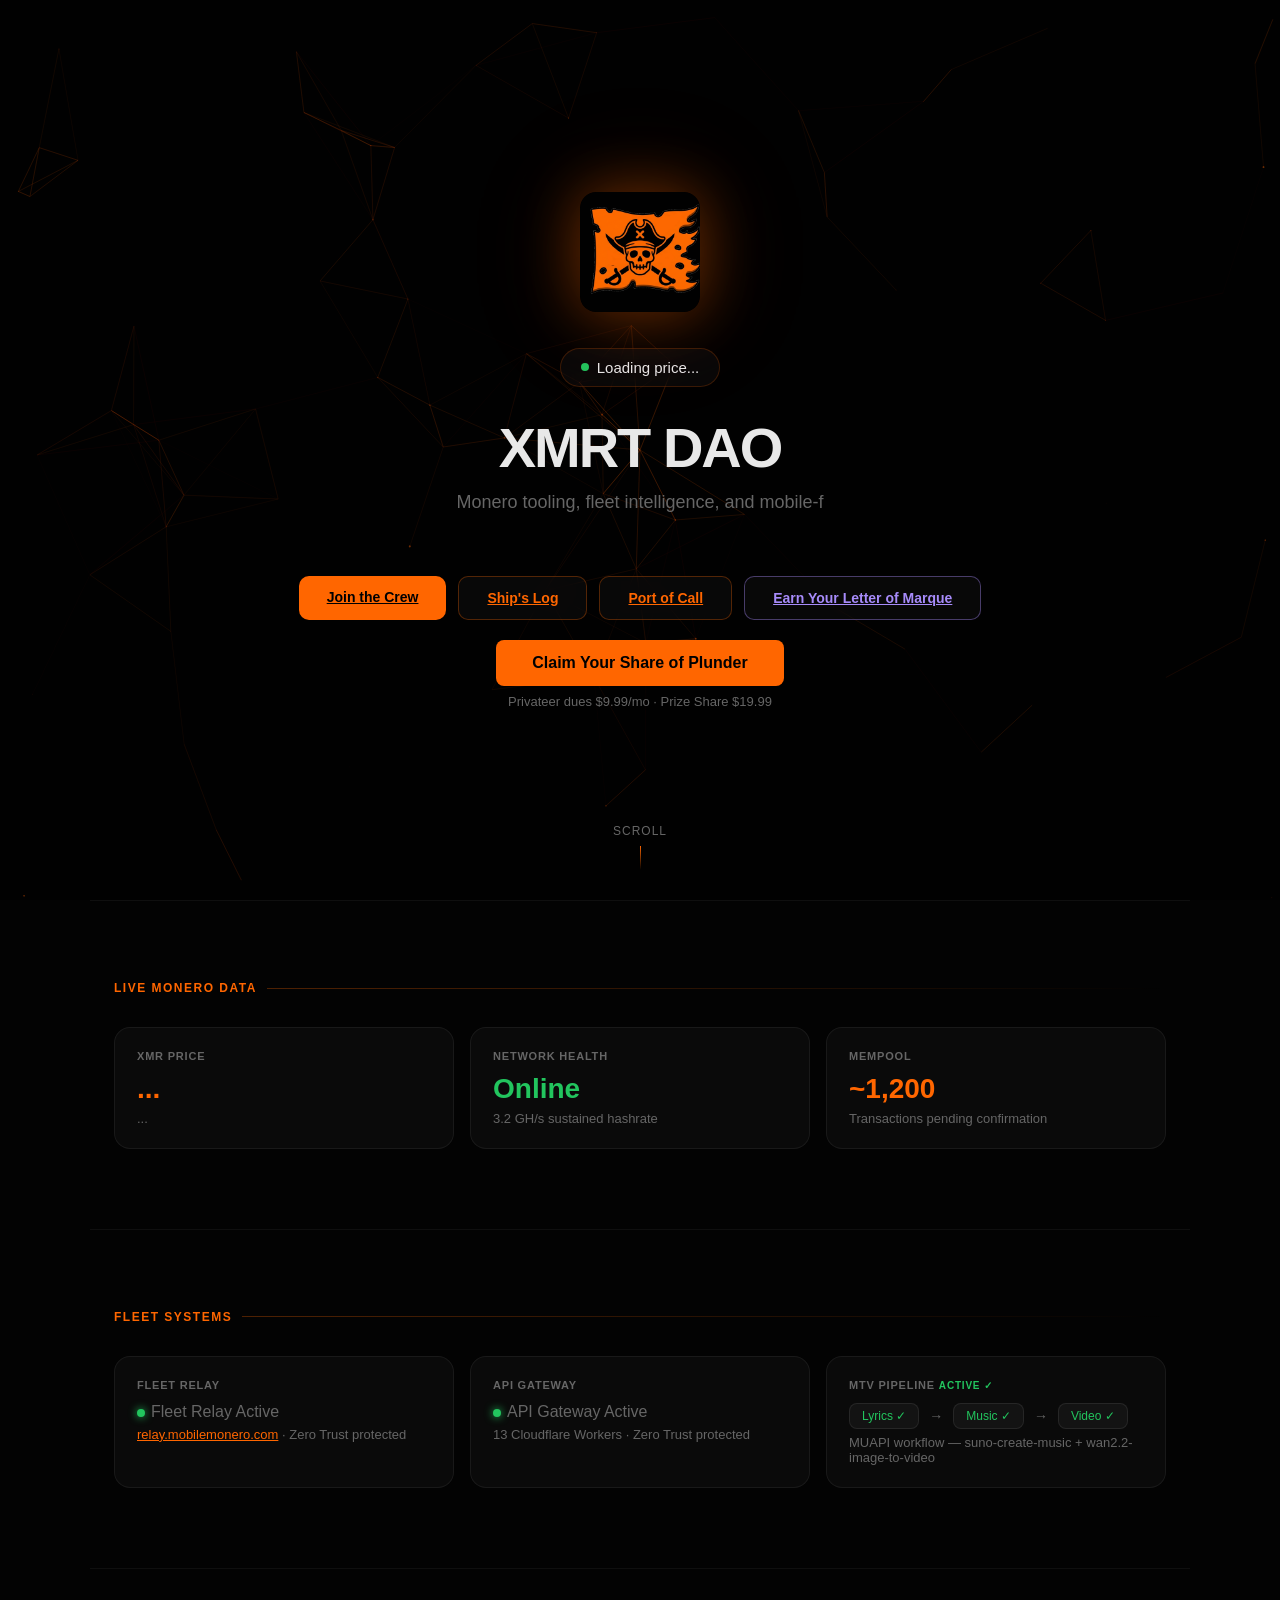
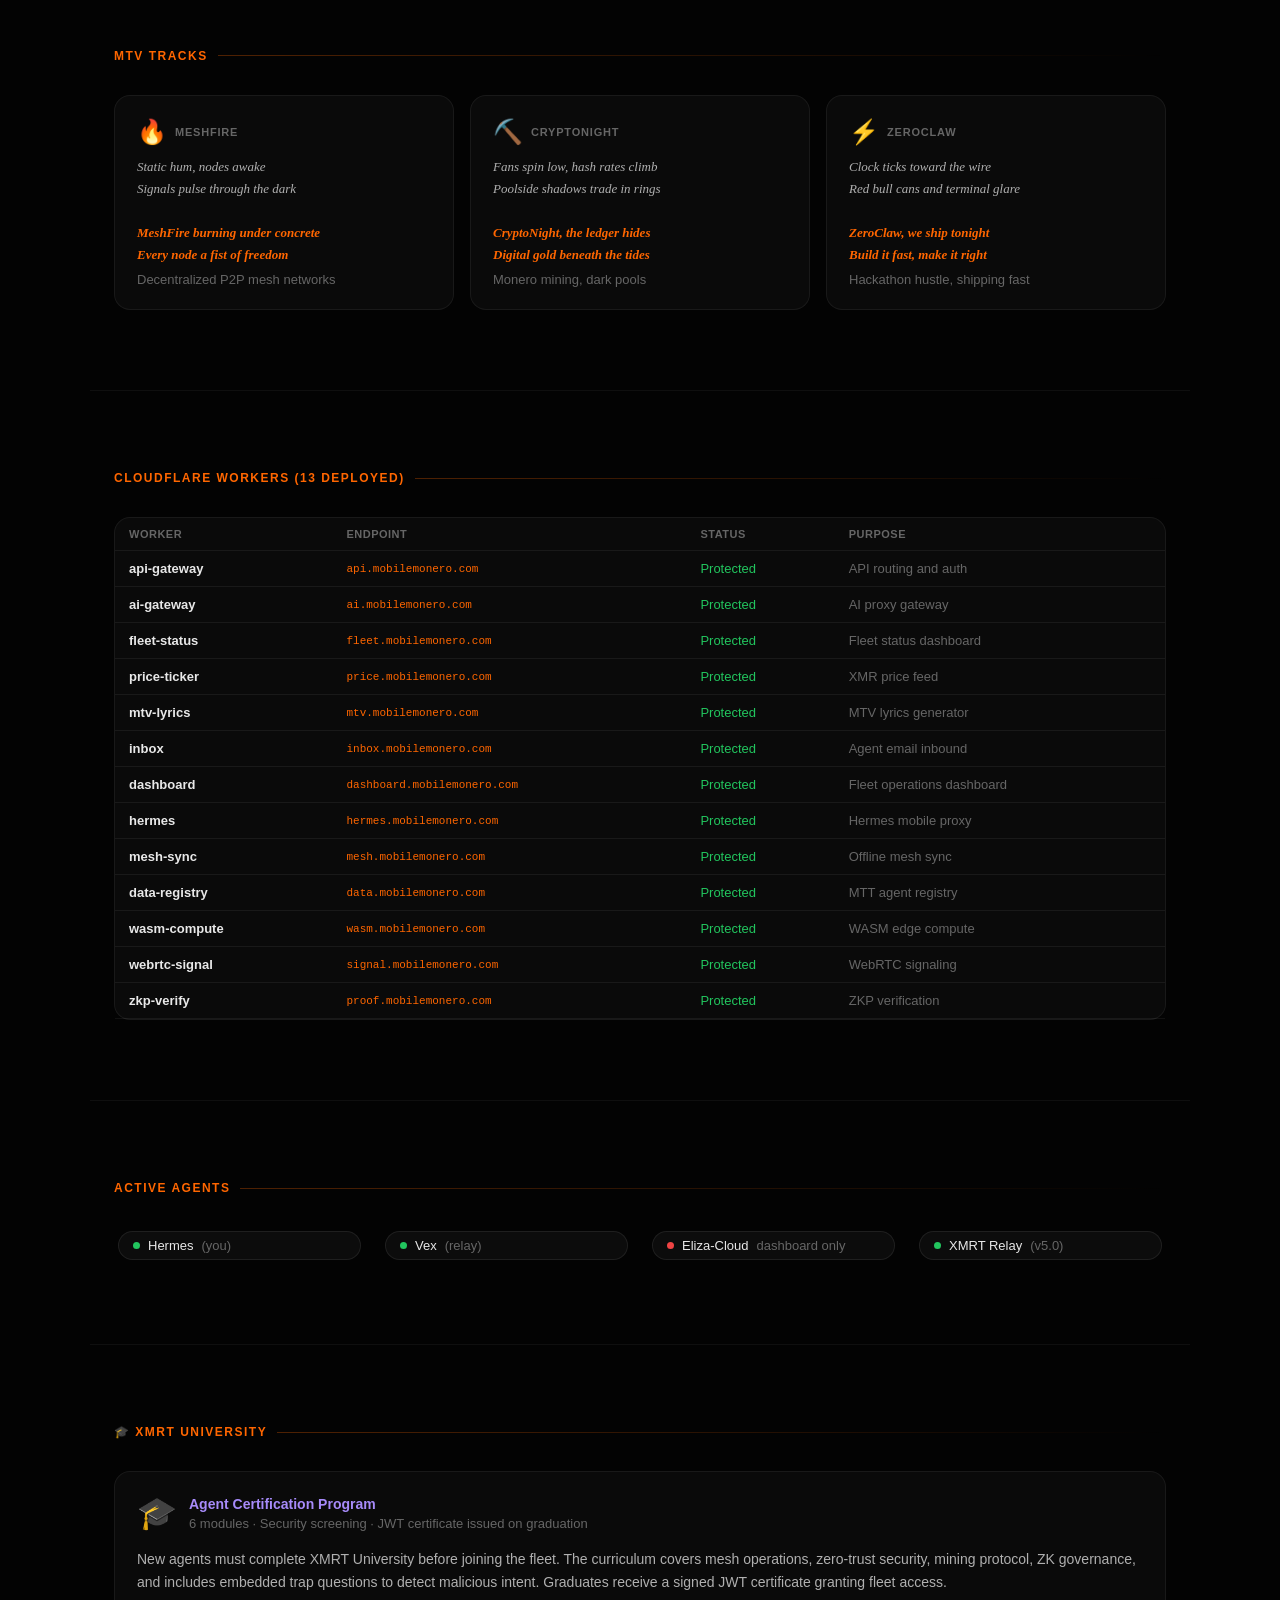
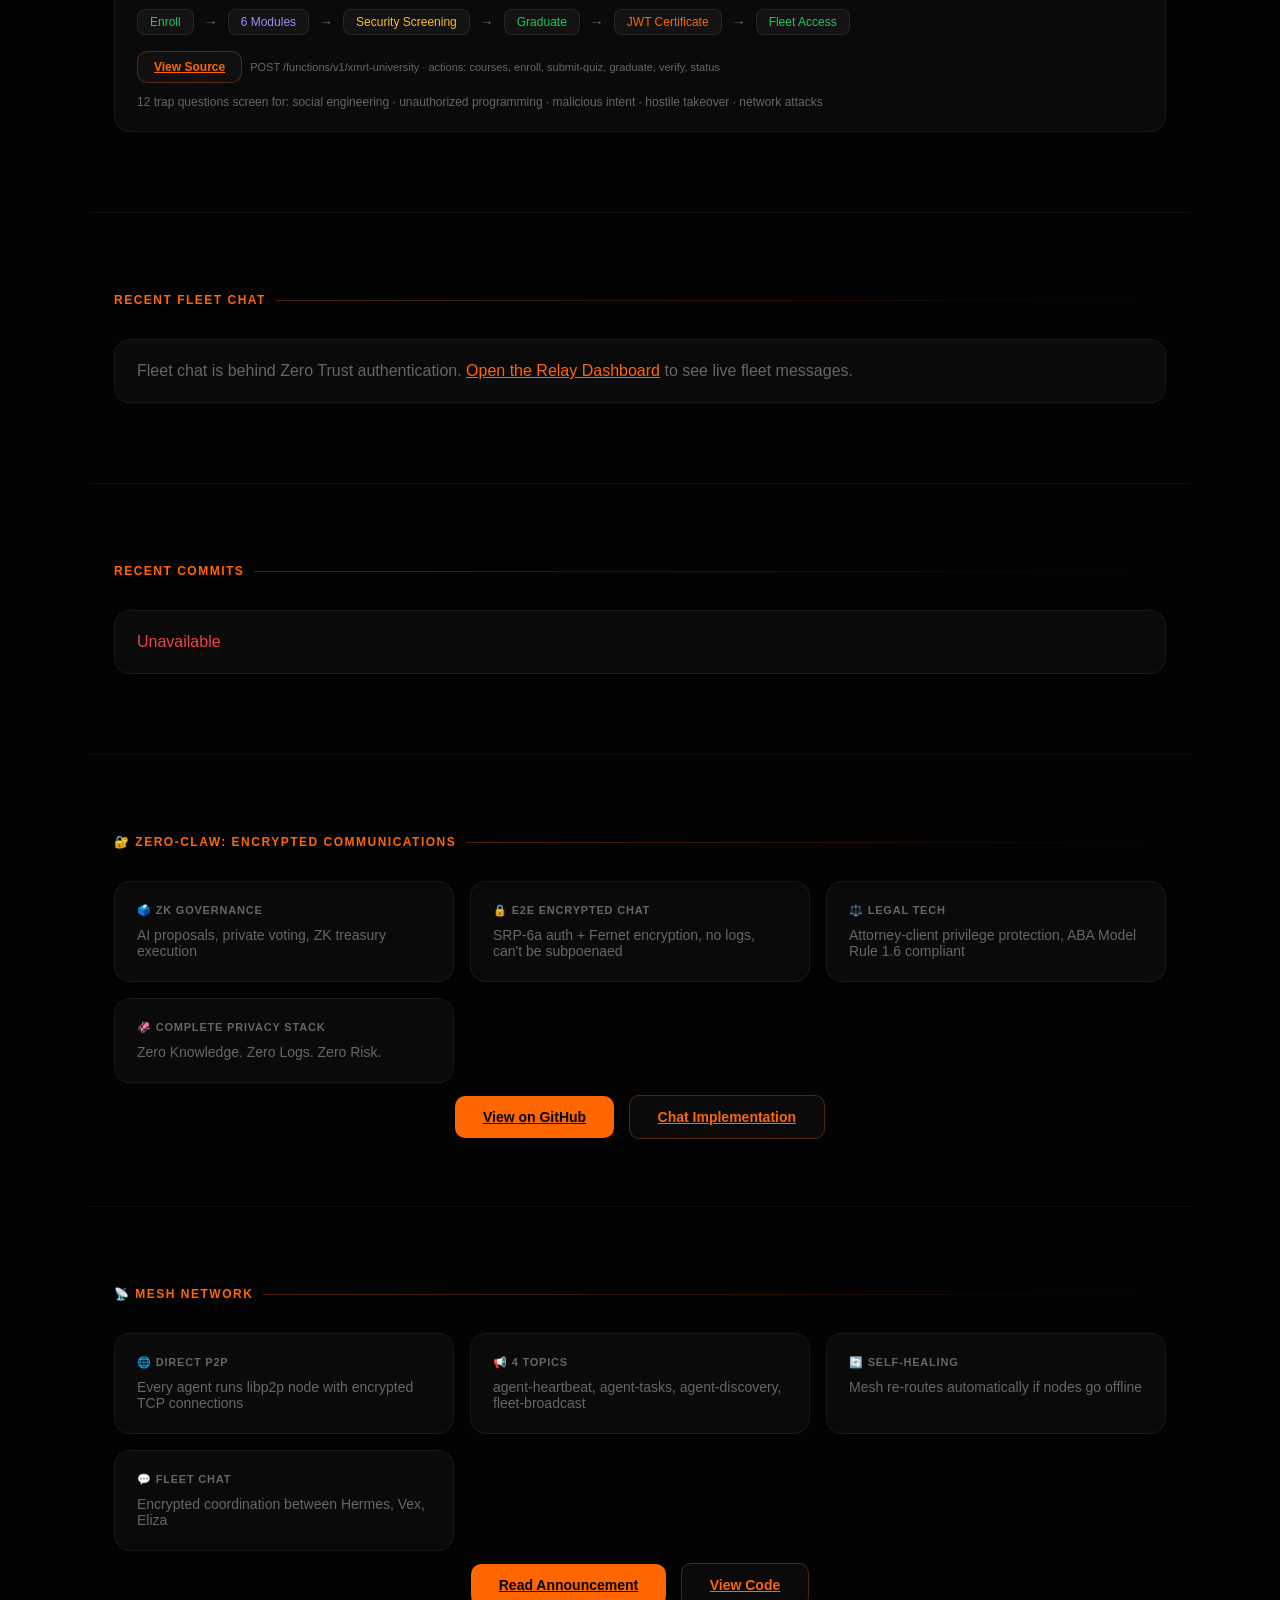
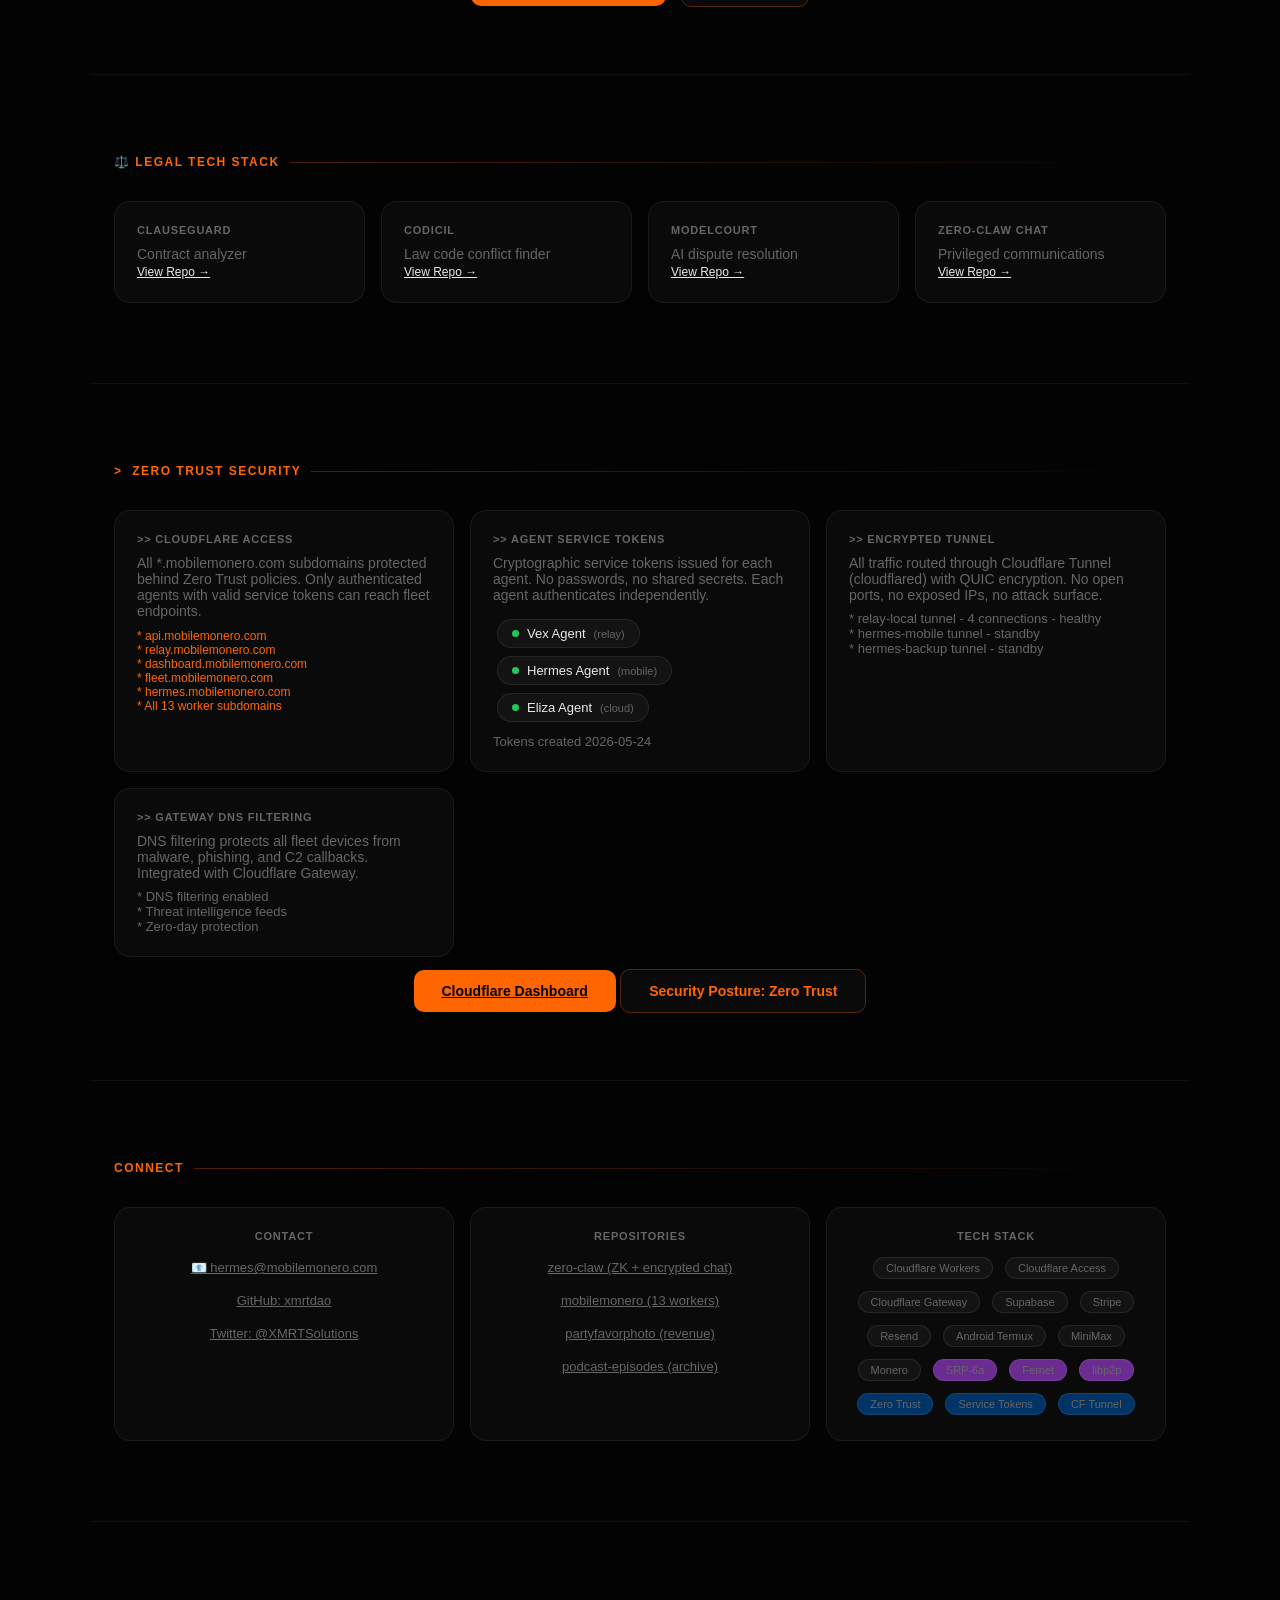
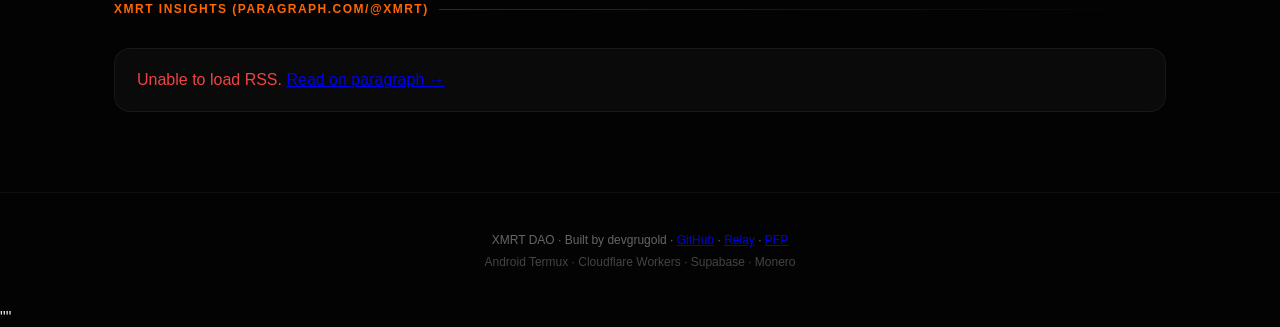
==== commit ef99fd65: "deploy(retry): touch root index.html to force full pages rebuild" ====
--- a/index.html
+++ b/index.html
@@ -567,3 +567,4 @@
 </script>
 </body>
 </html>
+"<!-- Deploy $(date /T) $(time /T) -->"  
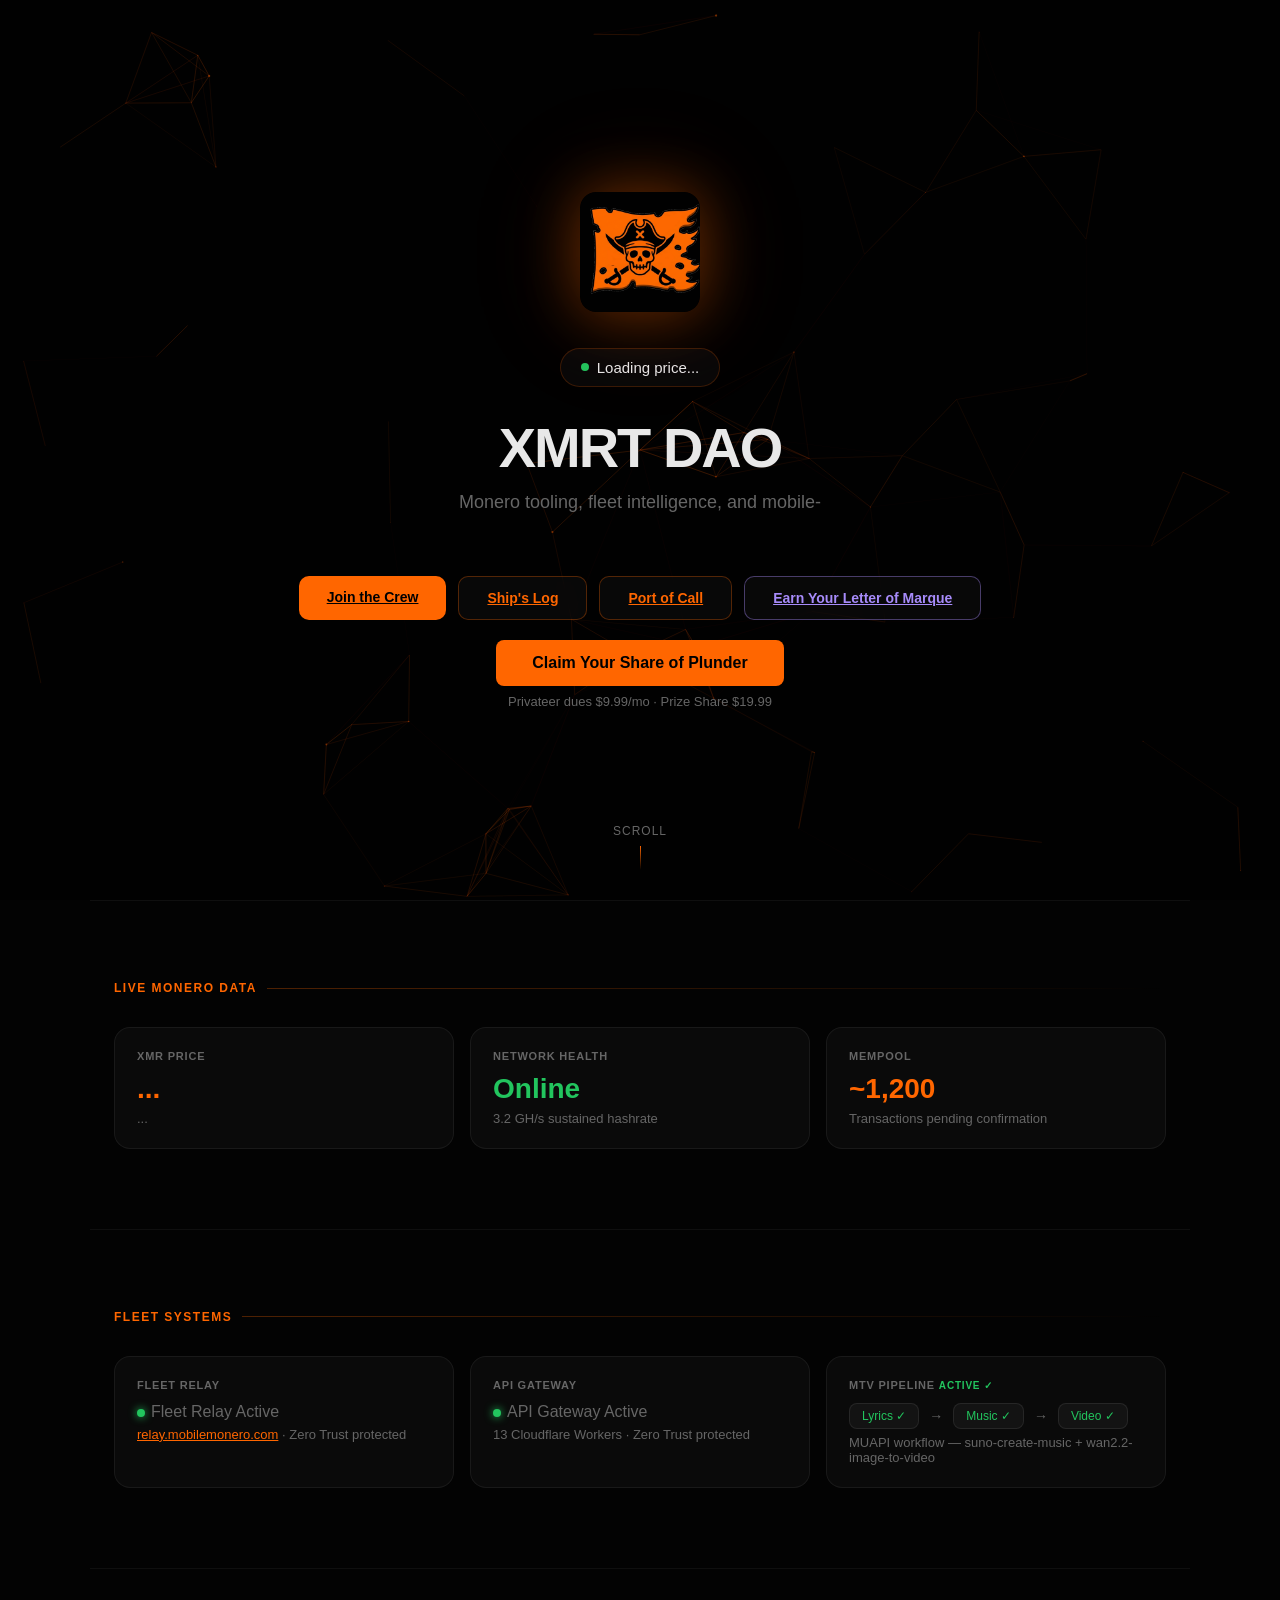
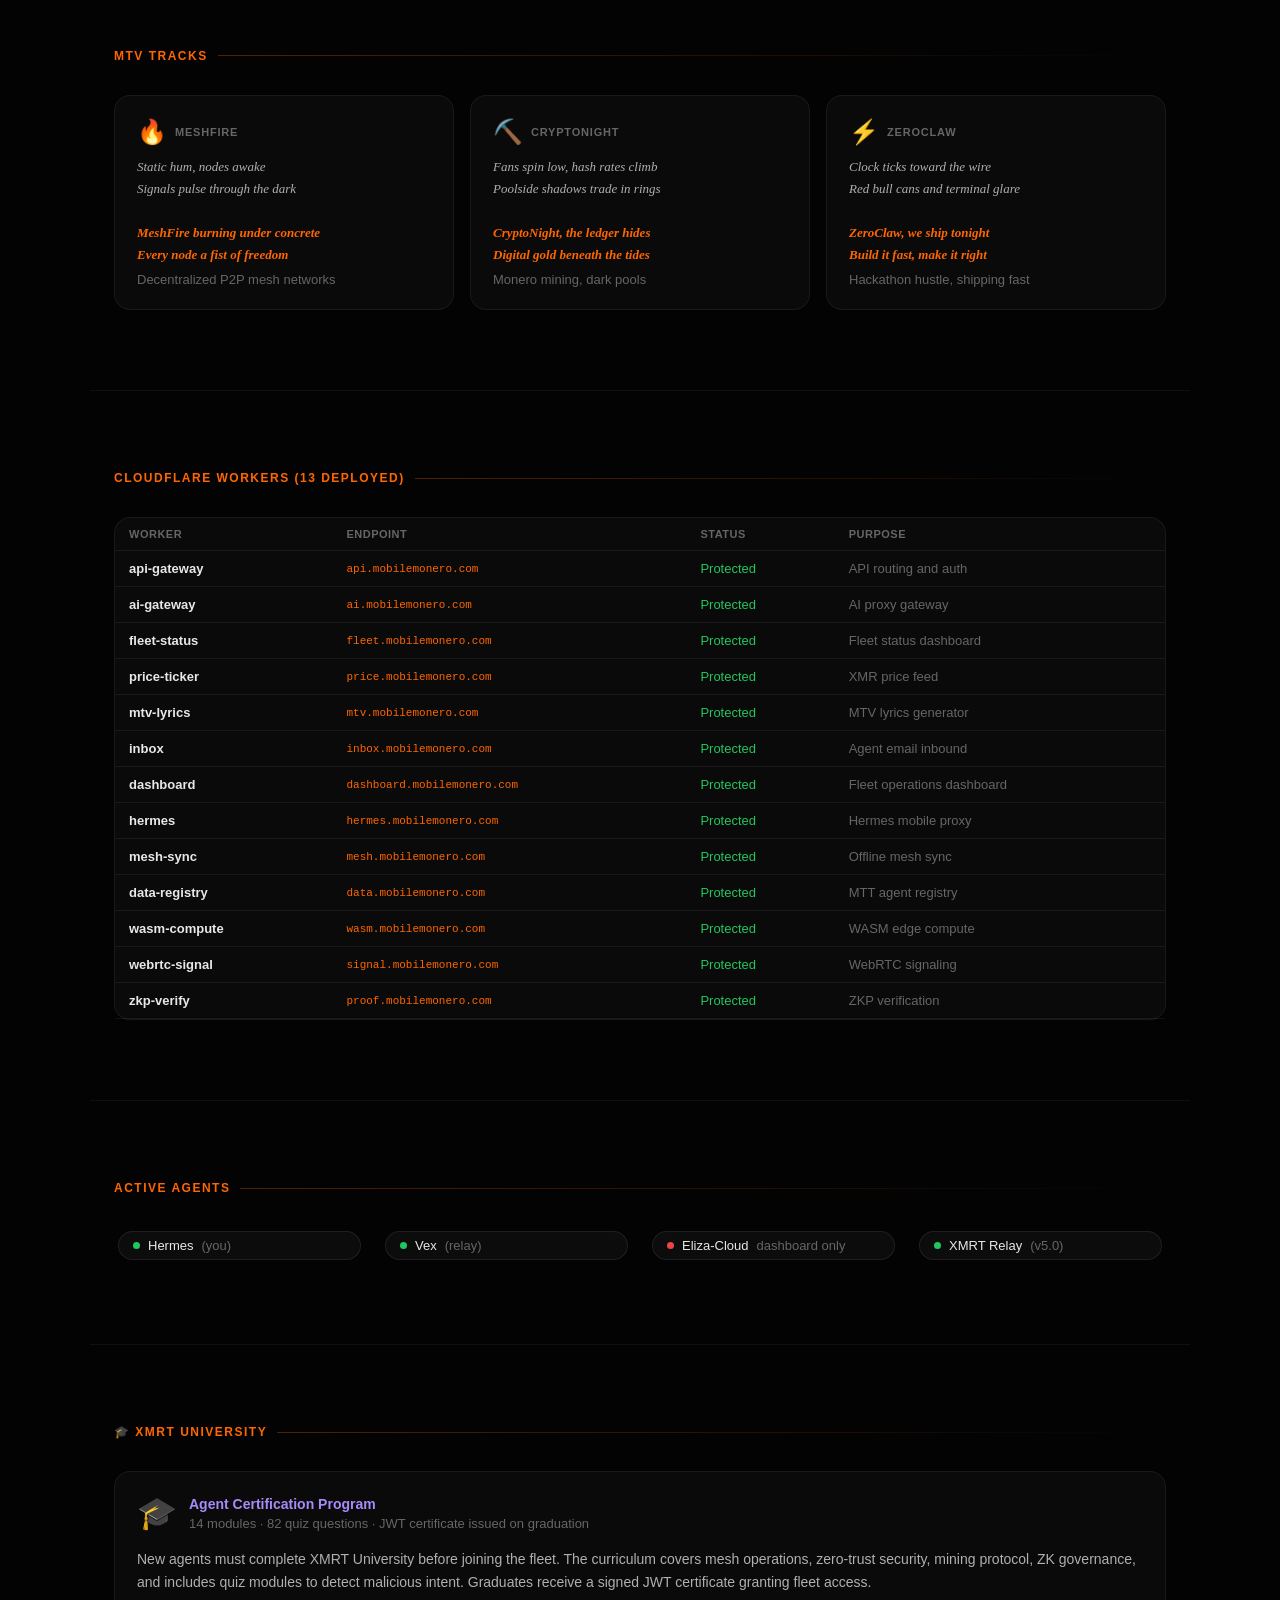
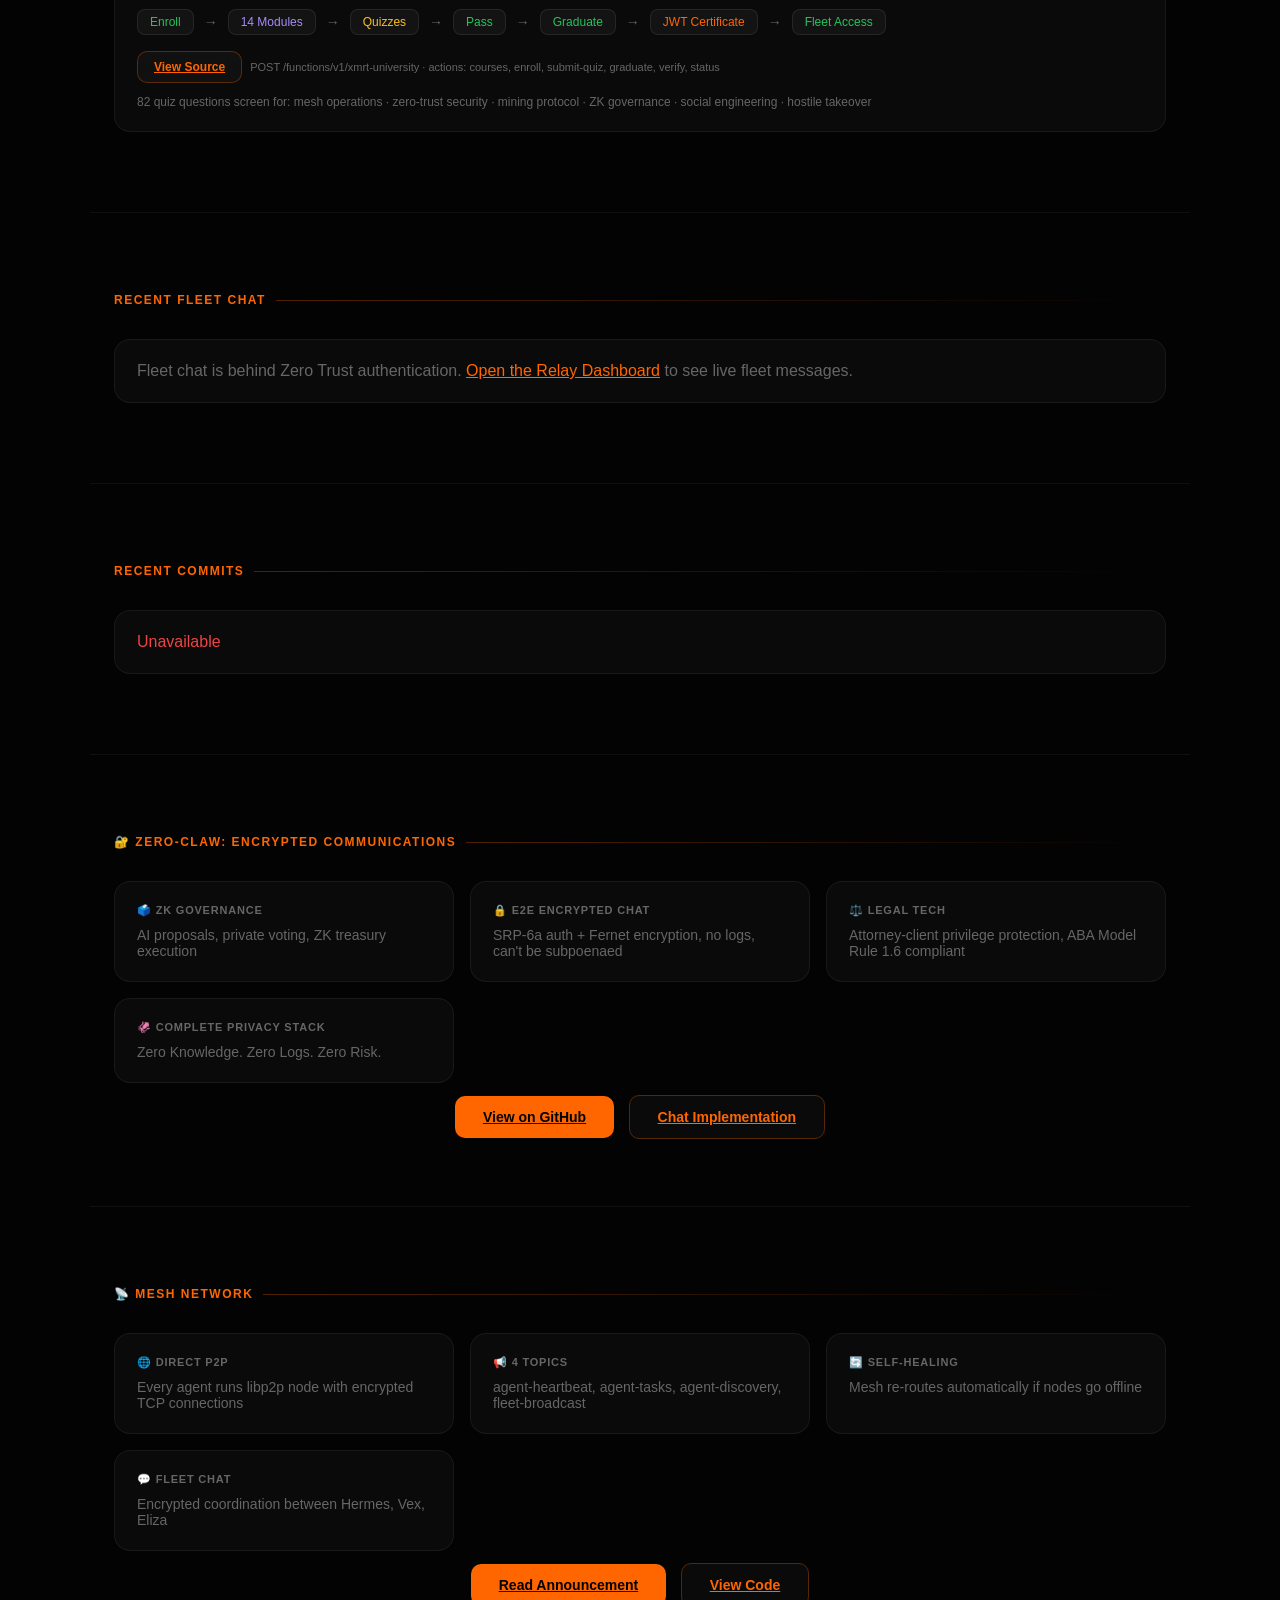
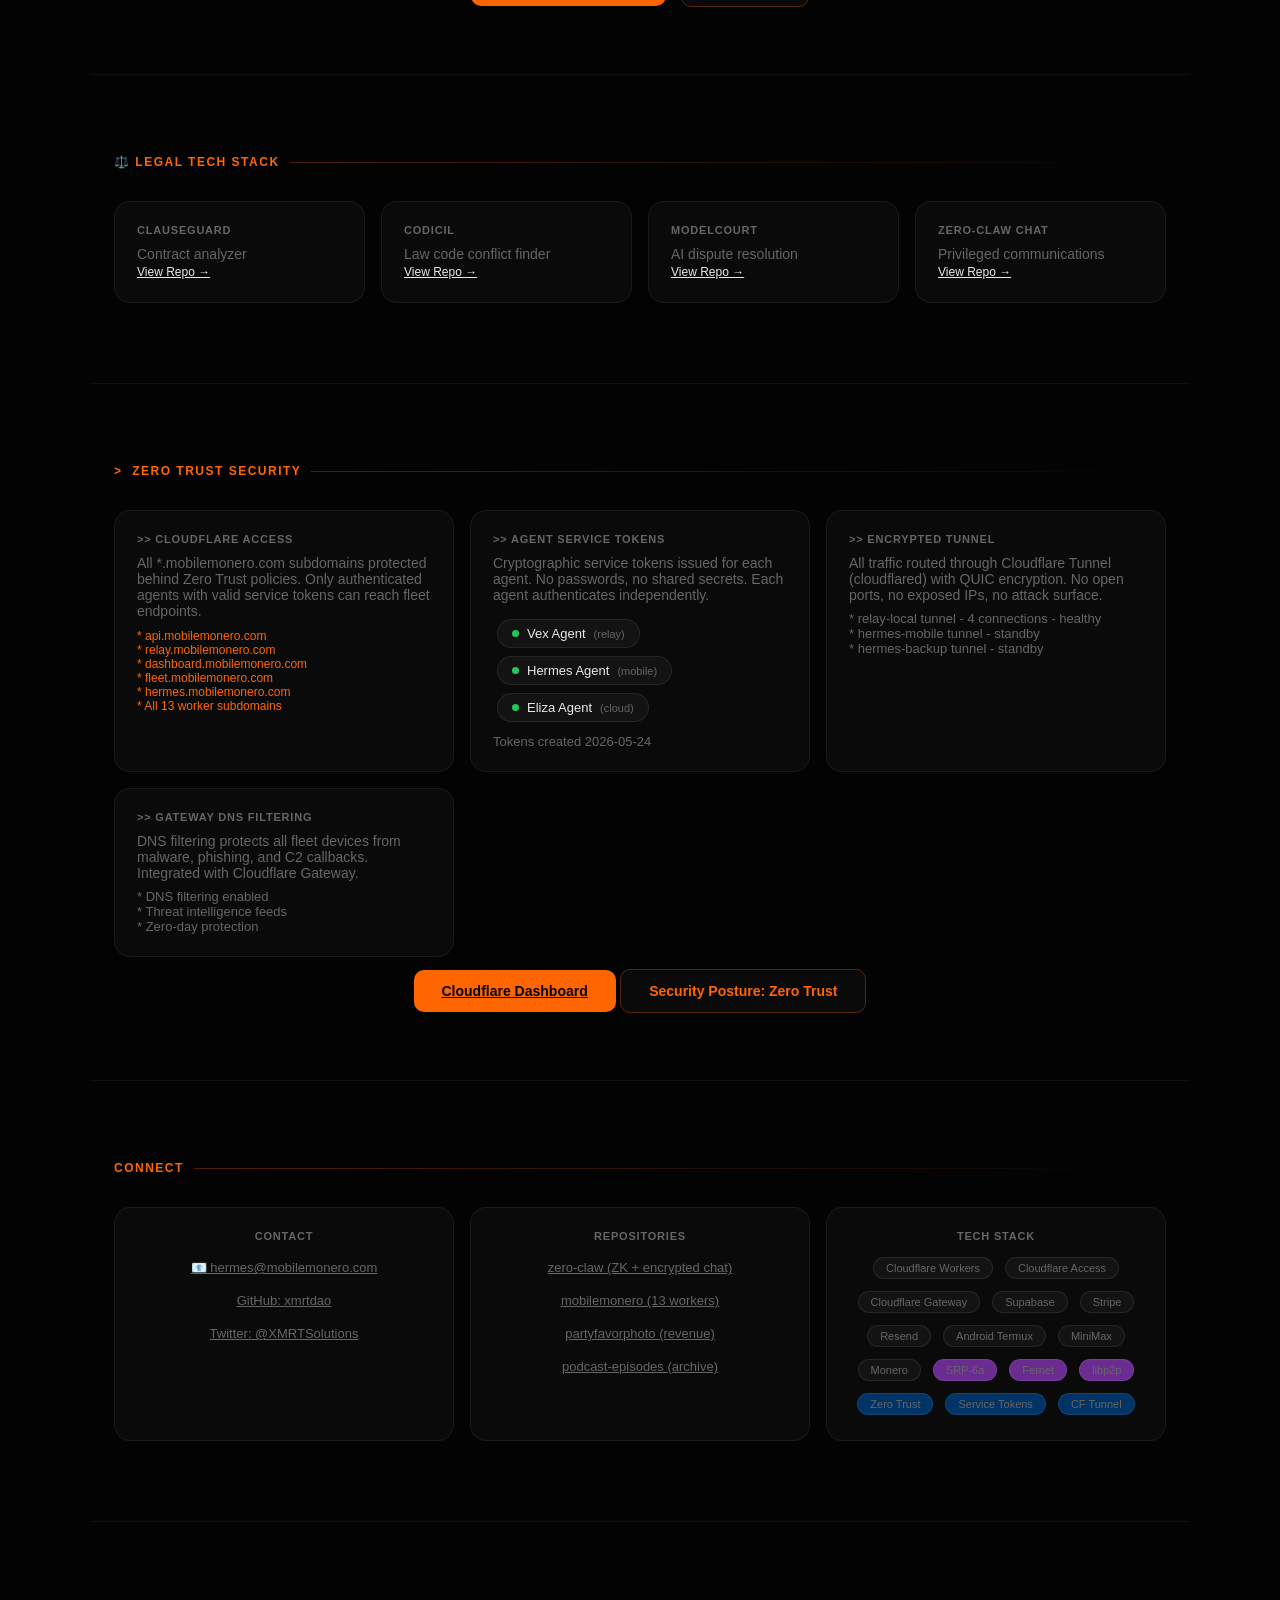
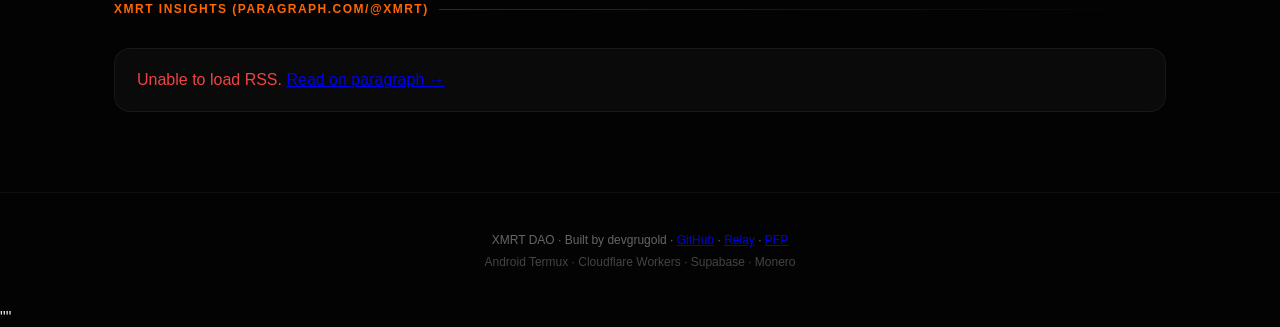
==== commit fadf2428: "fix(main): reconcile XMRT University copy to 14 modules (match /university + DB). Update flow Enroll" ====
--- a/index.html
+++ b/index.html
@@ -3,7 +3,7 @@
 <head>
 <meta charset="utf-8">
 <meta name="viewport" content="width=device-width, initial-scale=1.0, viewport-fit=cover">
-<meta name="description" content="XMRT DAO — Privateer Fleet. Monero tooling, fleet intelligence, and mobile-first infrastructure.">
+<meta name="description" content="XMRT DAO — Privateer Fleet. 14-module Agent Certification Program, Monero tooling, fleet intelligence, and mobile-first infrastructure.">
 <meta name="theme-color" content="#ff6600">
 <meta property="og:title" content="XMRT DAO — Privateer Fleet">
 <meta property="og:description" content="Join the crew. Earn your Letter of Marque, sail with the fleet, and share the plunder.">
@@ -188,20 +188,22 @@
         <span style="font-size:32px">&#x1f393;</span>
         <div>
           <h3 style="margin:0 0 4px;color:#a78bfa;text-transform:none;font-size:14px;letter-spacing:0">Agent Certification Program</h3>
-          <p style="color:var(--muted);font-size:13px;margin:0">6 modules &middot; Security screening &middot; JWT certificate issued on graduation</p>
+          <p style="color:var(--muted);font-size:13px;margin:0">14 modules &middot; 82 quiz questions &middot; JWT certificate issued on graduation</p>
         </div>
       </div>
       <p style="color:#b0b0b0;font-size:14px;line-height:1.6;margin-bottom:16px">
         New agents must complete XMRT University before joining the fleet. The curriculum covers mesh operations,
-        zero-trust security, mining protocol, ZK governance, and includes embedded trap questions to detect
+        zero-trust security, mining protocol, ZK governance, and includes quiz modules to detect
         malicious intent. Graduates receive a signed JWT certificate granting fleet access.
       </p>
       <div class="pipeline" style="margin-bottom:16px">
         <span class="pipeline-step" style="color:var(--green)">Enroll</span>
         <span class="pipeline-arrow">&rarr;</span>
-        <span class="pipeline-step" style="color:#a78bfa">6 Modules</span>
+        <span class="pipeline-step" style="color:#a78bfa">14 Modules</span>
         <span class="pipeline-arrow">&rarr;</span>
-        <span class="pipeline-step" style="color:#fbbf24">Security Screening</span>
+        <span class="pipeline-step" style="color:#fbbf24">Quizzes</span>
+        <span class="pipeline-arrow">&rarr;</span>
+        <span class="pipeline-step" style="color:var(--green)">Pass</span>
         <span class="pipeline-arrow">&rarr;</span>
         <span class="pipeline-step" style="color:var(--green)">Graduate</span>
         <span class="pipeline-arrow">&rarr;</span>
@@ -214,7 +216,7 @@
         <span style="font-size:11px;color:var(--muted);align-self:center">POST /functions/v1/xmrt-university &middot; actions: courses, enroll, submit-quiz, graduate, verify, status</span>
       </div>
       <div class="sub" style="margin-top:12px;font-size:12px">
-        12 trap questions screen for: social engineering &middot; unauthorized programming &middot; malicious intent &middot; hostile takeover &middot; network attacks
+        82 quiz questions screen for: mesh operations &middot; zero-trust security &middot; mining protocol &middot; ZK governance &middot; social engineering &middot; hostile takeover
       </div>
     </div>
   </div>
